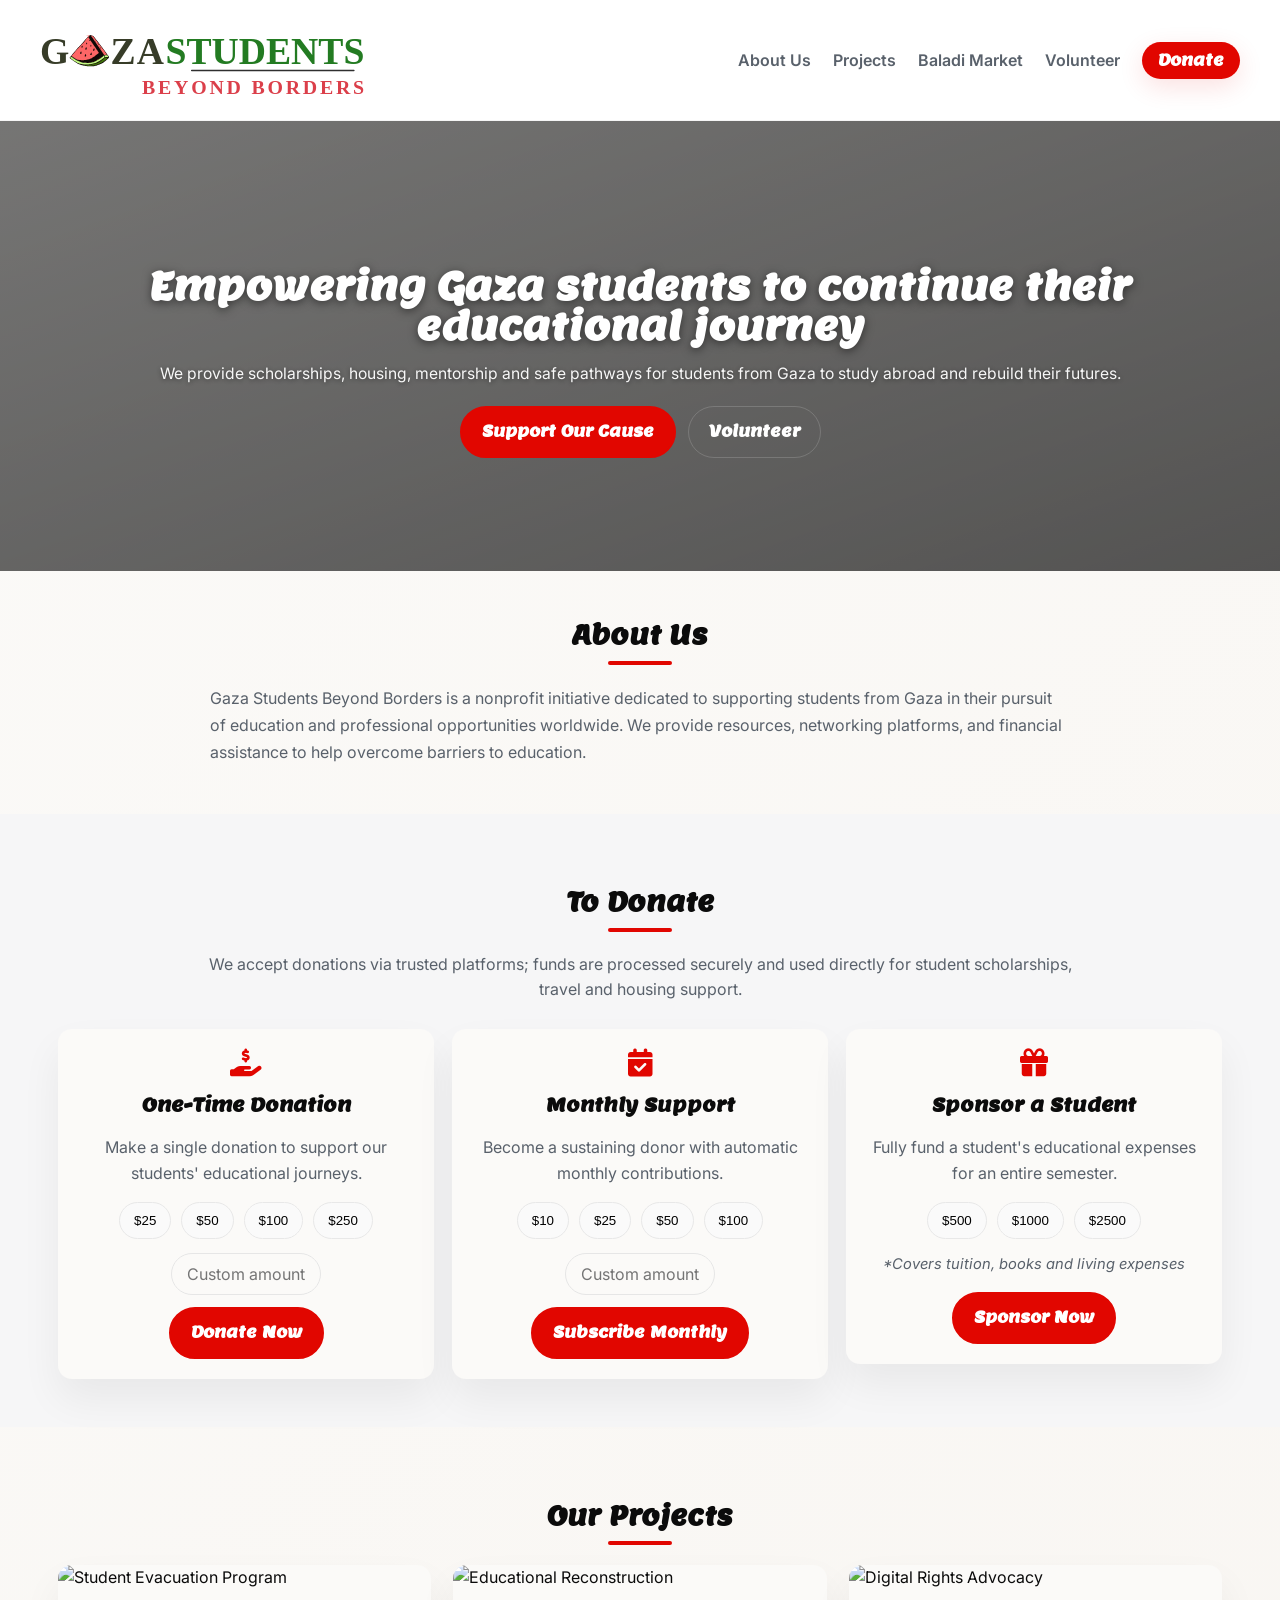
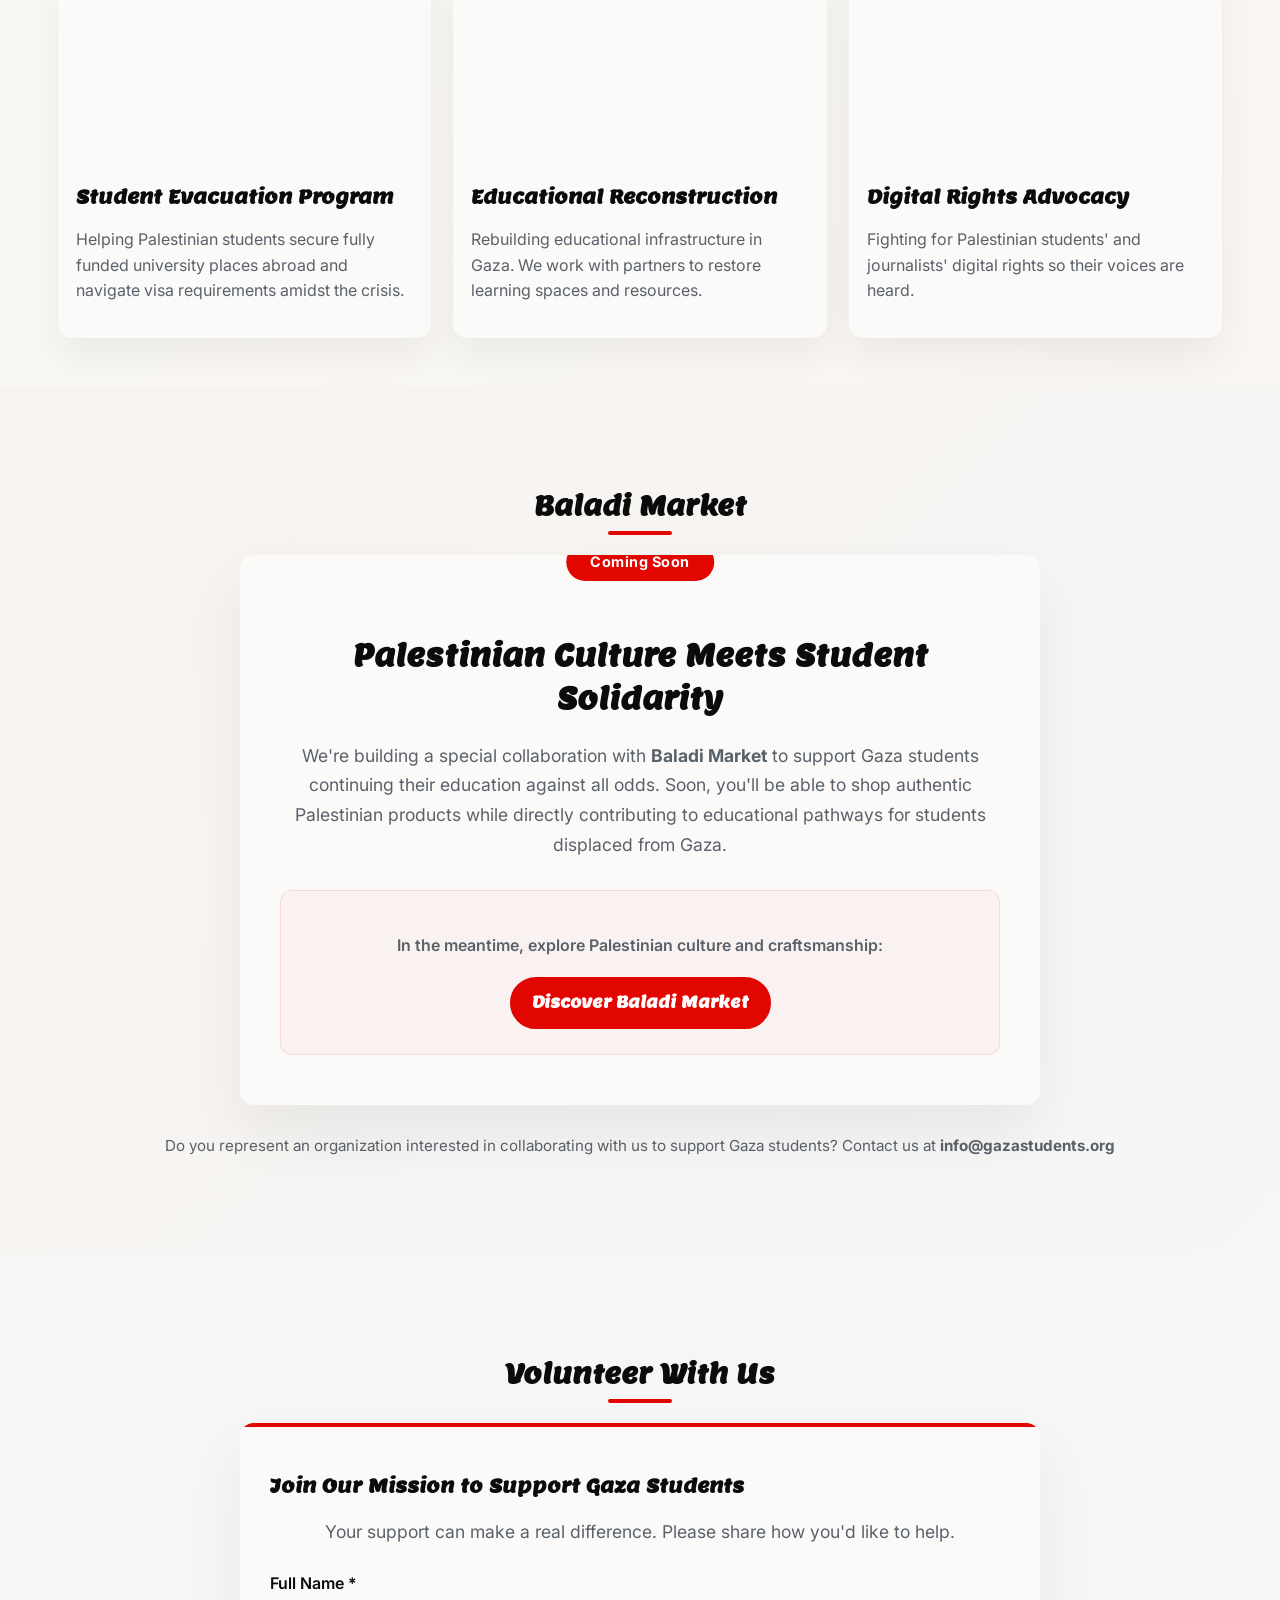
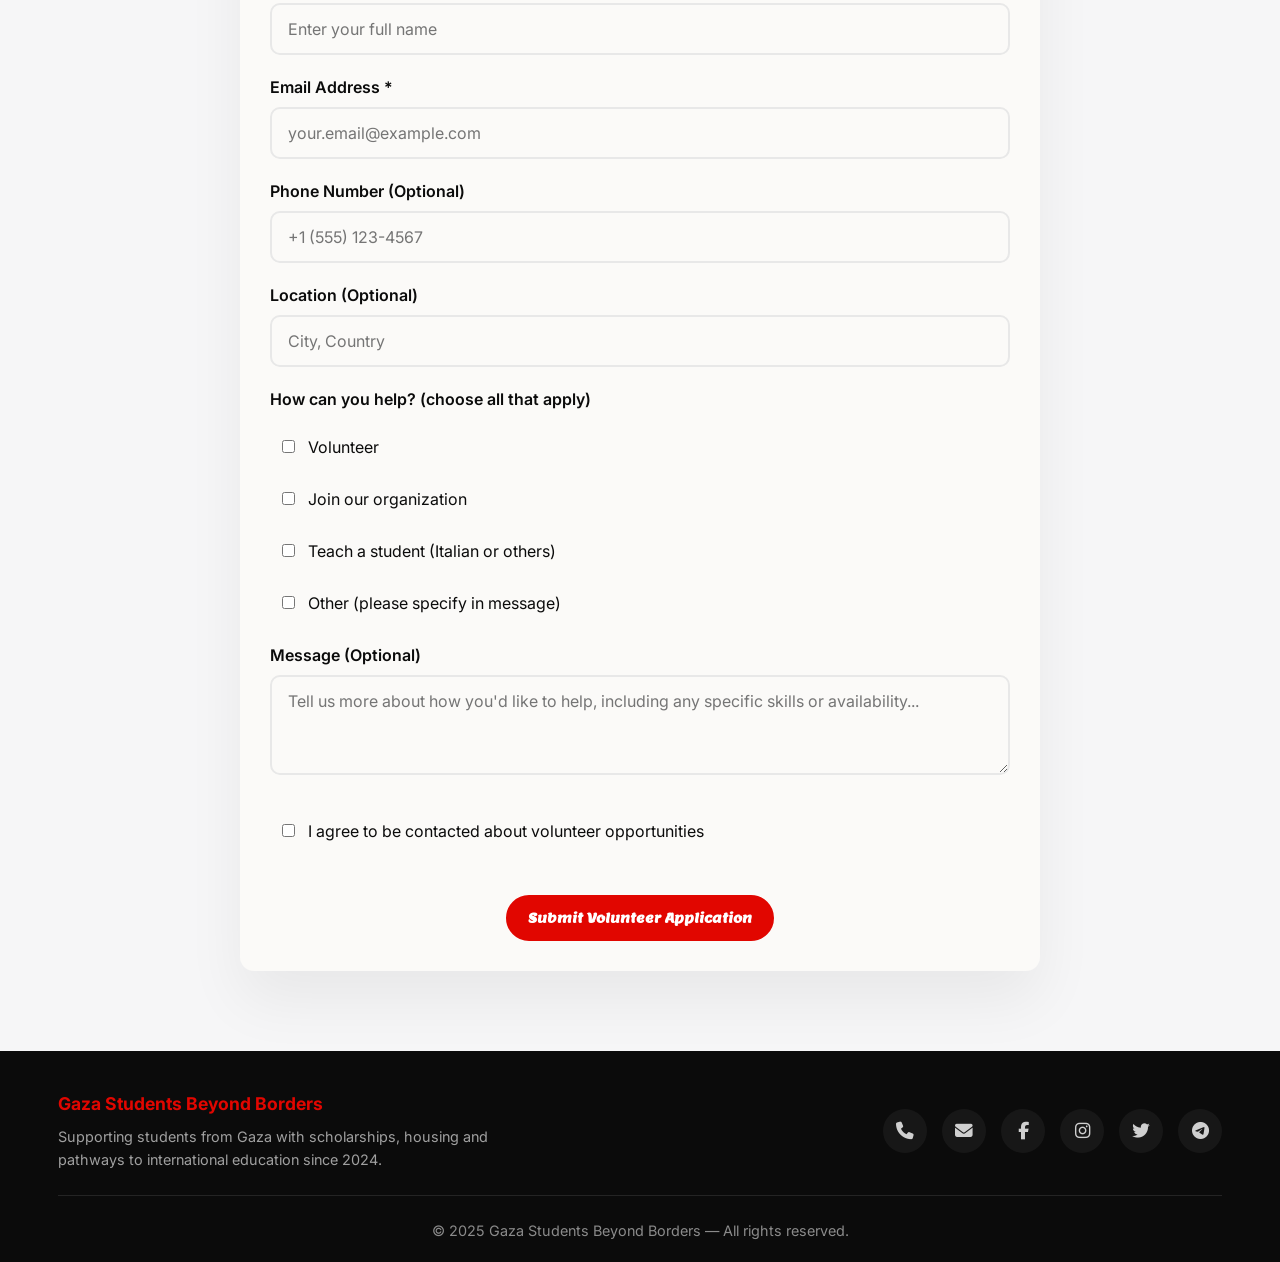
==== index.html @ c660c7c4 "Update WEB_APP_URL to new endpoint updated url" ====
<!DOCTYPE html>
<html lang="en">

<head>
    <meta charset="UTF-8">
    <meta name="viewport" content="width=device-width, initial-scale=1.0">
    <title>Gaza Students Beyond Borders 🍉</title>
    <link rel="icon" href="data:image/svg+xml,%3Csvg xmlns='http://www.w3.org/2000/svg' viewBox='0 0 100 100'%3E%3Ctext y='.9em' font-size='90'%3E%F0%9F%8D%89%3C/text%3E%3C/svg%3E">
    <link rel="preconnect" href="https://fonts.googleapis.com">
    <link rel="preconnect" href="https://fonts.gstatic.com" crossorigin>
    <!-- Font imports -->
    <link href="https://fonts.cdnfonts.com/css/waterlily" rel="stylesheet">
    <link href="https://fonts.googleapis.com/css2?family=Lemon&display=swap" rel="stylesheet">
    <link href="https://fonts.googleapis.com/css2?family=Inter:wght@300;400;600;700;800&display=swap" rel="stylesheet">
    <link rel="stylesheet" href="https://cdnjs.cloudflare.com/ajax/libs/font-awesome/6.4.0/css/all.min.css">
    <style>
         :root {
            --accent: #E10600;
            --accent-600: #c00400;
            --bg: #fbfaf8;
            --bg-2: #f7f3ee;
            --muted: #f6f6f7;
            --text: #0b0b0b;
            --muted-text: #59616b;
            --radius: 12px;
            --max-w: 1200px;
            --gap: 20px;
            --duration: 320ms;
            --ease-out: cubic-bezier(0.25, 0.46, 0.45, 0.94);
            --ease-in-out: cubic-bezier(0.455, 0.03, 0.515, 0.955);
        }
        
        * {
            box-sizing: border-box;
        }
        
        html {
            scroll-behavior: smooth;
            font-size: 16px;
        }
        
        body {
            margin: 0;
            font-family: 'Inter', 'Suisse Intl', sans-serif;
            line-height: 1.5;
            color: var(--text);
            background: linear-gradient(135deg, var(--bg) 0%, var(--bg-2) 100%);
            overflow-x: hidden;
        }
        /* === ENHANCED MOBILE MENU STYLES === */
        /* Mobile menu backdrop - fixed overlay */
        
        .mobile-menu-backdrop {
            position: fixed;
            inset: 0;
            background: rgba(0, 0, 0, 0.45);
            display: none;
            align-items: flex-start;
            justify-content: center;
            z-index: 9999;
            -webkit-overflow-scrolling: touch;
            opacity: 0;
            transition: opacity var(--duration) var(--ease-out);
        }
        
        .mobile-menu-backdrop.active {
            display: flex;
            opacity: 1;
        }
        /* Mobile menu panel */
        
        .mobile-menu-panel {
            width: 100%;
            max-width: 420px;
            margin: 48px 12px 12px;
            background: #fff;
            border-radius: 12px;
            box-shadow: 0 8px 30px rgba(0, 0, 0, 0.25);
            overflow: auto;
            max-height: calc(100vh - 96px);
            position: relative;
            touch-action: manipulation;
            -webkit-touch-callout: none;
            transform: translateY(-20px);
            transition: transform var(--duration) var(--ease-out);
        }
        
        .mobile-menu-backdrop.active .mobile-menu-panel {
            transform: translateY(0);
        }
        /* Close button with enhanced touch target */
        
        .mobile-menu-close {
            position: absolute;
            top: 8px;
            right: 8px;
            width: 44px;
            height: 44px;
            display: inline-flex;
            align-items: center;
            justify-content: center;
            border-radius: 8px;
            background: transparent;
            border: 0;
            cursor: pointer;
            font-size: 20px;
            line-height: 1;
            z-index: 10;
        }
        
        .mobile-menu-close:focus {
            outline: 3px solid #88f;
        }
        /* Mobile menu content area */
        
        .mobile-menu-content {
            padding: 16px 16px 8px;
        }
        
        .mobile-menu-content h2 {
            margin: 0 0 12px 0;
            font-size: 18px;
            font-family: 'Lemon', cursive;
        }
        /* Mobile menu navigation links */
        
        .mobile-menu-nav a {
            display: block;
            padding: 14px 16px;
            min-height: 44px;
            line-height: 20px;
            text-decoration: none;
            color: #111;
            border-bottom: 1px solid #f1f1f1;
            font-size: 16px;
            font-weight: 600;
            transition: all var(--duration) var(--ease-out);
        }
        
        .mobile-menu-nav a:active {
            background: #f7f7f7;
        }
        
        .mobile-menu-nav a.cta {
            background: var(--accent);
            color: white;
            border-radius: 999px;
            text-align: center;
            margin: 8px 16px;
            border: none;
        }
        
        .mobile-menu-nav a.cta:active {
            background: var(--accent-600);
        }
        /* No-scroll utility for when menu is open */
        
        .no-scroll {
            overflow: hidden;
            -webkit-overflow-scrolling: touch;
        }
        /* Enhanced hamburger button */
        
        .hamburger {
            display: none;
            width: 48px;
            height: 48px;
            border-radius: 10px;
            flex-direction: column;
            gap: 6px;
            align-items: center;
            justify-content: center;
            cursor: pointer;
            position: relative;
            z-index: 100;
            background: transparent;
            border: none;
            transition: background-color var(--duration) var(--ease-out);
        }
        
        .hamburger:hover {
            background: rgba(0, 0, 0, 0.05);
        }
        
        .hamburger .bar {
            display: block;
            width: 24px;
            height: 2px;
            background: var(--text);
            border-radius: 2px;
            transition: transform var(--duration) var(--ease-out), opacity var(--duration) var(--ease-out);
        }
        /* Hamburger animation when active */
        
        .hamburger.is-active .bar:nth-child(1) {
            transform: translateY(8px) rotate(45deg);
        }
        
        .hamburger.is-active .bar:nth-child(2) {
            opacity: 0;
        }
        
        .hamburger.is-active .bar:nth-child(3) {
            transform: translateY(-8px) rotate(-45deg);
        }
        /* === EXISTING WEBSITE STYLES (Preserved) === */
        
        .logo,
        .logo-text {
            font-family: 'Waterlily', serif;
        }
        
        h1,
        h2,
        h3,
        h4,
        h5,
        h6,
        .hero-title,
        .section-title h2,
        .don-card h3,
        .project h3,
        .market-coming-soon h3,
        .vol-form h3,
        .btn,
        .cta {
            font-family: 'Lemon', cursive;
        }
        
        .btn {
            display: inline-flex;
            align-items: center;
            justify-content: center;
            padding: 12px 20px;
            border-radius: 999px;
            font-weight: 700;
            text-decoration: none;
            transition: all var(--duration) var(--ease-out);
            position: relative;
            overflow: hidden;
        }
        
        .btn::after {
            content: '';
            position: absolute;
            top: 50%;
            left: 50%;
            width: 5px;
            height: 5px;
            background: rgba(255, 255, 255, 0.5);
            opacity: 0;
            border-radius: 100%;
            transform: scale(1, 1) translate(-50%);
            transform-origin: 50% 50%;
        }
        
        .btn:focus:not(:active)::after {
            animation: ripple 1s ease-out;
        }
        
        @keyframes ripple {
            0% {
                transform: scale(0, 0);
                opacity: 0.5;
            }
            100% {
                transform: scale(20, 20);
                opacity: 0;
            }
        }
        
        .btn-primary {
            background: var(--accent);
            color: #fff;
            border: 2px solid var(--accent);
        }
        
        .btn-primary:hover,
        .btn-primary:focus {
            transform: translateY(-4px);
            box-shadow: 0 18px 36px rgba(225, 6, 0, 0.18);
            background: white;
            color: var(--accent);
            border-color: white;
        }
        
        .btn-ghost {
            border: 1px solid rgba(255, 255, 255, 0.16);
            color: #fff;
            background: transparent;
        }
        
        .btn-ghost:hover,
        .btn-ghost:focus {
            transform: translateY(-4px);
            box-shadow: 0 18px 36px rgba(255, 255, 255, 0.1);
            border-color: rgba(255, 255, 255, 0.3);
            background: rgba(255, 255, 255, 0.15);
            color: white;
        }
        
        .chip {
            padding: 10px 14px;
            border-radius: 999px;
            border: 1px solid #e8e8e8;
            background: #fafafa;
            cursor: pointer;
            transition: all var(--duration) var(--ease-out);
        }
        
        .chip:hover {
            transform: translateY(-4px);
            border-color: var(--accent);
            background: var(--accent);
            color: white;
        }
        
        .chip.active {
            background: var(--accent);
            color: white;
            border-color: var(--accent);
            transform: translateY(-2px);
        }
        
        .cta {
            background: var(--accent);
            color: white;
            padding: 8px 16px;
            border-radius: 999px;
            border: none;
            box-shadow: 0 8px 26px rgba(225, 6, 0, 0.12);
            transition: all var(--duration) var(--ease-out);
        }
        
        .cta:hover,
        .cta:focus {
            transform: translateY(-3px);
            box-shadow: 0 18px 40px rgba(225, 6, 0, 0.18);
            background: white;
            color: var(--accent);
        }
        
        .hero {
            min-height: 50vh;
            display: flex;
            align-items: center;
            justify-content: center;
            padding: 40px 0;
            background-image: linear-gradient(to bottom right, rgba(0, 0, 0, 0.33), rgba(0, 0, 0, 0.52)), url('https://imgix.bustle.com/mic/hx6idm47zn2naklwjtfidoloeq25jmxek9nqfmqx0i8ipozxrqtuppnmx6vofd6d.jpg?w=414&h=276&fit=crop&crop=faces&dpr=2');
            background-size: cover;
            background-position: center;
            background-attachment: fixed;
            color: white;
            text-align: center;
            position: relative;
            overflow: hidden;
        }
        
        .hero::before {
            content: '';
            position: absolute;
            top: 0;
            left: 0;
            right: 0;
            bottom: 0;
            background: rgba(0, 0, 0, 0.3);
            z-index: 1;
        }
        
        .hero-inner {
            max-width: 980px;
            padding: 24px;
            position: relative;
            z-index: 2;
            animation: fadeInUp 1s var(--ease-out);
        }
        
        @keyframes fadeInUp {
            from {
                opacity: 0;
                transform: translateY(30px);
            }
            to {
                opacity: 1;
                transform: translateY(0);
            }
        }
        
        h1.hero-title {
            font-family: 'Lemon', cursive;
            font-size: clamp(1.6rem, 3vw, 2.6rem);
            line-height: 1.05;
            margin-bottom: 12px;
            text-shadow: 0 2px 10px rgba(0, 0, 0, 0.5);
        }
        
        p.hero-lead {
            font-size: clamp(0.98rem, 1.2vw, 1.125rem);
            opacity: 0.95;
            margin-bottom: 20px;
            text-shadow: 0 1px 5px rgba(0, 0, 0, 0.5);
        }
        
        img {
            max-width: 100%;
            height: auto;
            display: block;
        }
        
        a {
            color: inherit;
            text-decoration: none;
        }
        
        .container {
            max-width: var(--max-w);
            margin: 0 auto;
            padding: 0 18px;
            position: relative;
            z-index: 2;
        }
        
        header {
            position: sticky;
            top: 0;
            z-index: 60;
            background: rgba(255, 255, 255, 0.98);
            backdrop-filter: blur(6px);
            border-bottom: 1px solid rgba(16, 18, 20, 0.04);
            transition: all var(--duration) var(--ease-out);
        }
        
        .header-inner {
            display: flex;
            align-items: center;
            justify-content: space-between;
            padding: 10px 0;
            position: relative;
        }
        
        .logo {
            display: flex;
            align-items: center;
            gap: 12px;
            transition: transform var(--duration) var(--ease-out);
        }
        
        .logo:hover {
            transform: translateY(-2px);
        }
        
        .logo svg {
            display: block;
            height: 60px;
            width: auto;
            max-width: 100%;
        }
        
        nav ul {
            list-style: none;
            display: flex;
            gap: 22px;
            align-items: center;
            margin: 0;
            padding: 0;
        }
        
        nav a {
            font-weight: 600;
            color: var(--muted-text);
            text-decoration: none;
            position: relative;
            padding: 6px 0;
            transition: color var(--duration) var(--ease-out);
        }
        
        nav a:after {
            content: '';
            position: absolute;
            bottom: 0;
            left: 0;
            width: 0;
            height: 2px;
            background: var(--accent);
            transition: width var(--duration) var(--ease-out);
        }
        
        nav a:hover {
            color: var(--text);
        }
        
        nav a:hover:after {
            width: 100%;
        }
        
        nav a.cta::after {
            display: none;
        }
        
        .hero-buttons {
            display: flex;
            gap: 12px;
            justify-content: center;
            flex-wrap: wrap;
        }
        
        section {
            padding: 48px 0;
            opacity: 0;
            transform: translateY(20px);
            transition: opacity 0.6s var(--ease-out), transform 0.6s var(--ease-out);
        }
        
        section.visible {
            opacity: 1;
            transform: translateY(0);
        }
        
        .hero+section {
            margin-top: -48px;
            padding-top: 72px;
            position: relative;
            z-index: 3;
        }
        
        .section-title {
            max-width: 880px;
            margin: 0 auto 20px;
            text-align: center;
        }
        
        .section-title h2 {
            font-family: 'Lemon', cursive;
            font-size: 1.6rem;
            margin-bottom: 6px;
        }
        
        .underline {
            width: 64px;
            height: 4px;
            background: var(--accent);
            margin: 6px auto 0;
            border-radius: 6px;
            position: relative;
            overflow: hidden;
        }
        
        .underline::after {
            content: '';
            position: absolute;
            top: 0;
            left: -100%;
            width: 100%;
            height: 100%;
            background: linear-gradient(90deg, transparent, rgba(255, 255, 255, 0.8), transparent);
            animation: shimmer 3s infinite;
        }
        
        @keyframes shimmer {
            0% {
                left: -100%;
            }
            100% {
                left: 100%;
            }
        }
        
        .about .lead {
            max-width: 860px;
            margin: 0 auto;
            color: var(--muted-text);
            font-size: 1rem;
            line-height: 1.7;
        }
        
        .to-donate {
            background: var(--muted);
        }
        
        .donate-description {
            text-align: center;
            color: var(--muted-text);
            max-width: 880px;
            margin: 0 auto 18px;
            line-height: 1.6;
        }
        
        .donation-grid {
            display: grid;
            gap: 18px;
            grid-template-columns: repeat(auto-fit, minmax(260px, 1fr));
            align-items: start;
            margin-top: 26px;
        }
        
        .don-card {
            background: var(--bg);
            padding: 20px;
            border-radius: 14px;
            box-shadow: 0 20px 40px rgba(12, 14, 16, 0.06);
            text-align: center;
            transition: transform var(--duration) var(--ease-out), box-shadow var(--duration) var(--ease-out);
            position: relative;
            overflow: hidden;
            transform-origin: center;
            z-index: 4;
        }
        
        .don-card::before {
            content: '';
            position: absolute;
            top: 0;
            left: 0;
            width: 100%;
            height: 4px;
            background: var(--accent);
            transform: scaleX(0);
            transform-origin: left;
            transition: transform 0.5s var(--ease-out);
        }
        
        .don-card:hover {
            transform: translateY(-8px);
            box-shadow: 0 30px 60px rgba(12, 14, 16, 0.1);
        }
        
        .don-card:hover::before {
            transform: scaleX(1);
        }
        
        .don-card h3 {
            font-family: 'Lemon', cursive;
            margin: 12px 0;
        }
        
        .don-card p {
            color: var(--muted-text);
            line-height: 1.6;
        }
        
        .don-card i {
            font-size: 28px;
            color: var(--accent);
            transition: transform var(--duration) var(--ease-out);
        }
        
        .don-card:hover i {
            transform: scale(1.1);
        }
        
        .amounts {
            display: flex;
            flex-wrap: wrap;
            gap: 10px;
            justify-content: center;
            margin: 14px 0;
        }
        
        .custom-amount input {
            padding: 10px 14px;
            border-radius: 999px;
            border: 1px solid #e6e6e6;
            width: 150px;
            text-align: center;
            transition: border-color var(--duration) var(--ease-out), box-shadow var(--duration) var(--ease-out);
        }
        
        .custom-amount input:focus {
            border-color: var(--accent);
            box-shadow: 0 0 0 3px rgba(225, 6, 0, 0.1);
            outline: none;
        }
        
        .donate-button {
            margin-top: 12px;
        }
        
        .sponsor-note {
            font-size: .92rem;
            color: var(--muted-text);
            margin-top: 8px;
            font-style: italic;
        }
        
        .projects {
            display: grid;
            gap: 22px;
            grid-template-columns: repeat(auto-fit, minmax(280px, 1fr));
            margin-top: 18px;
        }
        
        .project {
            background: var(--bg);
            border-radius: 14px;
            overflow: hidden;
            box-shadow: 0 20px 40px rgba(12, 14, 16, 0.06);
            transition: transform var(--duration) var(--ease-out), box-shadow var(--duration) var(--ease-out);
            position: relative;
            transform-origin: center;
            z-index: 4;
        }
        
        .project:hover {
            transform: translateY(-8px);
            box-shadow: 0 30px 60px rgba(12, 14, 16, 0.1);
        }
        
        .project-image {
            height: 200px;
            overflow: hidden;
            position: relative;
        }
        
        .project-image img {
            width: 100%;
            height: 100%;
            object-fit: cover;
            transition: transform 0.6s var(--ease-out);
        }
        
        .project:hover .project-image img {
            transform: scale(1.05);
        }
        
        .project .meta {
            padding: 18px;
        }
        
        .project h3 {
            margin-top: 0;
            margin-bottom: 10px;
            font-family: 'Lemon', cursive;
        }
        
        .project-desc {
            color: var(--muted-text);
            line-height: 1.6;
        }
        
        .baladi-market {
            padding: 80px 0;
            background: linear-gradient(135deg, var(--bg-2) 0%, var(--muted) 100%);
        }
        
        .market-coming-soon {
            background: var(--bg);
            padding: 50px 40px;
            border-radius: 14px;
            box-shadow: 0 30px 60px rgba(12, 14, 16, 0.06);
            text-align: center;
            position: relative;
            max-width: 800px;
            margin: 0 auto;
            overflow: hidden;
            transform-origin: center;
            z-index: 4;
        }
        
        .coming-soon-badge {
            position: absolute;
            top: -12px;
            left: 50%;
            transform: translateX(-50%);
            background: var(--accent);
            color: white;
            padding: 8px 24px;
            border-radius: 999px;
            font-weight: 700;
            font-size: 0.9rem;
            letter-spacing: 0.5px;
            animation: pulse 2s infinite;
        }
        
        @keyframes pulse {
            0% {
                box-shadow: 0 0 0 0 rgba(225, 6, 0, 0.7);
            }
            70% {
                box-shadow: 0 0 0 10px rgba(225, 6, 0, 0);
            }
            100% {
                box-shadow: 0 0 0 0 rgba(225, 6, 0, 0);
            }
        }
        
        .market-coming-soon h3 {
            font-family: 'Lemon', cursive;
            font-size: 1.8rem;
            margin-bottom: 20px;
            color: var(--text);
        }
        
        .market-coming-soon p {
            color: var(--muted-text);
            font-size: 1.1rem;
            line-height: 1.7;
            margin-bottom: 25px;
        }
        
        .preview-actions {
            background: rgba(225, 6, 0, 0.03);
            padding: 25px;
            border-radius: 12px;
            border: 1px solid rgba(225, 6, 0, 0.1);
            margin-top: 30px;
        }
        
        .preview-text {
            font-size: 1rem !important;
            margin-bottom: 18px !important;
            font-weight: 600;
        }
        
        .market-contact {
            text-align: center;
            color: var(--muted-text);
            font-size: 0.95rem;
            margin-top: 30px;
        }
        
        .join-us {
            padding: 80px 0;
            background: var(--muted);
        }
        
        .vol-form {
            background: var(--bg);
            padding: 30px;
            border-radius: 14px;
            box-shadow: 0 30px 60px rgba(12, 14, 16, 0.06);
            max-width: 800px;
            margin: 0 auto;
            position: relative;
            overflow: hidden;
            transform-origin: center;
            z-index: 4;
        }
        
        .vol-form::before {
            content: '';
            position: absolute;
            top: 0;
            left: 0;
            width: 100%;
            height: 4px;
            background: var(--accent);
        }
        
        .form-description {
            color: var(--muted-text);
            font-size: 1.1rem;
            line-height: 1.6;
            margin-bottom: 24px;
            text-align: center;
        }
        
        .vol-qs {
            display: grid;
            gap: 20px;
            grid-template-columns: 1fr;
        }
        
        .field {
            display: flex;
            flex-direction: column;
        }
        
        .field.full-width {
            grid-column: 1 / -1;
        }
        
        .label {
            font-weight: 600;
            margin-bottom: 8px;
            color: var(--text);
            font-size: 1rem;
        }
        
        .input,
        .textarea {
            padding: 14px 16px;
            border-radius: 10px;
            border: 2px solid #e8e8e8;
            font-size: 1rem;
            font-family: inherit;
            transition: all 0.3s var(--ease-out);
            background: var(--bg);
        }
        
        .input:focus,
        .textarea:focus {
            outline: none;
            border-color: var(--accent);
            box-shadow: 0 0 0 3px rgba(225, 6, 0, 0.1);
        }
        
        .textarea {
            min-height: 100px;
            resize: vertical;
        }
        
        .help-options-simple {
            display: flex;
            flex-direction: column;
            gap: 12px;
            margin-top: 8px;
        }
        
        .checkbox-label {
            display: flex;
            align-items: center;
            gap: 10px;
            padding: 8px;
            border-radius: 6px;
            transition: background-color 0.3s var(--ease-out);
            cursor: pointer;
        }
        
        .checkbox-label:hover {
            background: rgba(225, 6, 0, 0.05);
        }
        
        .agreement {
            margin-top: 16px;
        }
        
        .submit-row {
            text-align: center;
            margin-top: 24px;
        }
        
        footer {
            background: #0b0b0b;
            color: #d7d7d7;
            padding: 40px 0 20px;
            font-size: 0.95rem;
        }
        
        .footer-inner {
            display: flex;
            flex-direction: column;
            gap: 24px;
        }
        
        .footer-content {
            display: flex;
            justify-content: space-between;
            align-items: center;
            gap: 30px;
            padding-bottom: 24px;
            border-bottom: 1px solid rgba(255, 255, 255, 0.1);
        }
        
        .footer-description {
            max-width: 500px;
        }
        
        .footer-description strong {
            display: block;
            font-size: 1.1rem;
            margin-bottom: 8px;
            color: var(--accent);
        }
        
        .footer-description p {
            color: #a0a0a0;
            margin: 0;
            line-height: 1.6;
            font-size: 0.9rem;
        }
        
        .social-links-horizontal {
            display: flex;
            gap: 15px;
            align-items: center;
        }
        
        .social-links-horizontal a {
            display: inline-flex;
            align-items: center;
            justify-content: center;
            width: 44px;
            height: 44px;
            border-radius: 50%;
            background: rgba(255, 255, 255, 0.05);
            color: #cfcfcf;
            text-decoration: none;
            transition: all 0.3s var(--ease-out);
            font-size: 1.1rem;
        }
        
        .social-links-horizontal a:hover {
            background: var(--accent);
            color: white;
            transform: translateY(-2px);
        }
        
        .copyright {
            width: 100%;
            text-align: center;
            color: #8b8b8b;
            font-size: 0.9rem;
        }
        
        .input:focus,
        .textarea:focus,
        .cta:focus,
        .btn:focus {
            outline: 3px solid rgba(225, 6, 0, 0.12);
            outline-offset: 2px;
        }
        
        @media (prefers-reduced-motion: reduce) {
            * {
                transition: none !important;
                animation: none !important;
            }
            html {
                scroll-behavior: auto;
            }
        }
        /* === RESPONSIVE DESIGN === */
        
        @media (max-width: 900px) {
            nav ul {
                display: none;
            }
            .hamburger {
                display: flex;
            }
            .logo {
                max-width: calc(100% - 60px);
                transform: scale(0.8);
                transform-origin: left center;
                margin-left: 16px;
            }
            .logo svg {
                height: 50px;
            }
            .header-inner {
                padding: 8px 0;
            }
            .vol-form {
                padding: 24px;
            }
            .footer-content {
                flex-direction: column;
                text-align: center;
                gap: 20px;
            }
            .footer-description {
                max-width: 100%;
            }
            .market-coming-soon {
                padding: 40px 24px;
            }
            .market-coming-soon h3 {
                font-size: 1.5rem;
            }
            .market-coming-soon p {
                font-size: 1rem;
            }
            .preview-actions {
                padding: 20px;
            }
            .hero {
                background-attachment: scroll;
            }
        }
        
        @media (max-width: 768px) {
            .vol-qs {
                gap: 16px;
            }
            .footer-content {
                padding-bottom: 20px;
            }
            .donation-grid {
                grid-template-columns: 1fr;
            }
            .projects {
                grid-template-columns: 1fr;
            }
        }
        
        @media (max-width: 480px) {
            .vol-form {
                padding: 20px;
            }
            h1.hero-title {
                font-size: 1.4rem;
            }
            .hero-buttons {
                flex-direction: column;
                align-items: center;
            }
            .social-links-horizontal {
                gap: 12px;
            }
            .social-links-horizontal a {
                width: 40px;
                height: 40px;
                font-size: 1rem;
            }
            .hero-inner {
                padding: 20px;
            }
            section {
                padding: 40px 0;
            }
        }
        
        @media (max-width: 600px) {
            .logo {
                transform: scale(0.75);
                transform-origin: left center;
            }
            .logo svg {
                height: 45px;
            }
        }
        
        @media (min-width: 1400px) {
            .logo svg {
                max-width: 340px;
            }
        }
    </style>
</head>

<body>
    <header>
        <div class="container header-inner">
            <div class="logo">
                <svg viewBox="0 0 650 140" width="340" height="100" style="display:block;max-width:100%;height:auto;" aria-labelledby="logoTitle logoDesc" role="img">
                    <title id="logoTitle">Gaza Students Beyond Borders</title>
                    <desc id="logoDesc">Logo featuring a watermelon icon and the text Gaza Students Beyond Borders</desc>
                    <defs>
                        <style>
                            .a { opacity: 1; fill: #100906 }
                            .b { display: none; fill: #8a7c7c }
                            .c { fill: #fd6666 }
                            .d { fill: #c3fa82 }
                            .e { fill: #f36769 }
                            .f { fill: #41720c }
                            .g { display: none; fill: #f36769 }
                            .g1 { font-family: 'Waterlily', serif; font-weight: 700; font-size: 72px; fill: #373C28; }
                            .z1 { font-family: 'Waterlily', serif; font-weight: 700; font-size: 72px; fill: #373C28; }
                            .a1 { font-family: 'Waterlily', serif; font-weight: 700; font-size: 72px; fill: #373C28; }
                            .students { font-family: 'Waterlily', serif; font-weight: 700; font-size: 72px; fill: #237B22; }
                            .tagline { font-family: 'Waterlily', serif; font-weight: 700; font-size: 38px; fill: #DB3F4A; letter-spacing: 0.14em; }
                        </style>
                    </defs>
                    <text x="0" y="78" class="g1">G</text>
                    <g id="watermelon_icon" transform="translate(55,17)">
                        <svg version="1.2" xmlns="http://www.w3.org/2000/svg" viewBox="0 0 442 358" width="80" height="72">
                            <path class="a" d="m216.5 15.4c-4.9 4-13.3 11.5-18.6 16.7-5.3 5.2-16.3 17.5-24.5 27.4-8.2 9.9-22.3 26.3-31.3 36.5-9 10.2-22.5 25-30 33-7.6 8-19.1 20.3-25.7 27.5-6.6 7.2-19.2 21.4-28 31.6-8.7 10.2-18.6 21.9-21.9 26-3.3 4.1-11.1 13.6-17.2 21.1-6.2 7.6-11.3 14.1-11.3 14.5 0 0.5 3.2 3.5 7.1 6.8 3.9 3.3 8.6 7.1 10.4 8.5 1.8 1.4 6.6 5 10.6 8.1 4.1 3.1 12.8 9.2 19.4 13.6 6.6 4.4 17.6 11.4 24.5 15.5 6.9 4.2 16.7 9.6 21.8 12.2 5 2.5 11.6 5.5 14.5 6.5 2.8 1.1 9.2 3.1 14.2 4.5 4.9 1.4 15.2 3.9 22.8 5.5 7.5 1.7 21.9 4.3 32 5.9 16.3 2.4 20.9 2.7 44.2 2.7 20.9 0 27.8-0.4 35-1.8 4.9-1 13.5-3 19-4.4 5.5-1.4 20.1-6.4 32.5-11 12.4-4.6 27.2-10.7 33-13.4 5.8-2.8 14.1-7.6 18.5-10.6 4.4-3.1 11.8-8.8 16.5-12.6 4.7-3.8 13.7-11.5 20-17.2 6.3-5.6 14.1-13.6 17.3-17.8 3.4-4.6 5.4-8.2 5-8.9-0.4-0.7-8.4-11.9-17.7-24.8-9.3-12.9-19-26.4-21.6-30-2.6-3.6-9.5-13.2-15.5-21.5-5.9-8.2-12.2-17-14-19.5-1.9-2.5-12.5-16.7-23.6-31.5-11.1-14.8-23.6-31.3-27.7-36.5-4.2-5.2-9.9-12.4-12.7-16-2.8-3.6-11.4-14.4-18.9-24-7.6-9.6-14.5-18-15.4-18.7-0.9-0.7-8.2-3.5-16.2-6.3-8-2.8-15.2-5-16-5-0.8 0.1-5.6 3.4-10.5 7.4z"/>
                            <path class="b" d="m227.5 340.7c3.3 0.2 8.3 0.2 11 0 2.8-0.2 0.1-0.3-6-0.3-6.1 0-8.3 0.1-5 0.3z"/>
                            <path class="c" d="m222.2 17c-1.8 1.6-3.3 2.8-3.4 2.6-0.2-0.3-3 2-6.3 5-3.3 3-6.2 5.5-6.5 5.5-0.3 0-2.3 1.9-4.5 4.2-2.2 2.3-3.9 4.5-3.7 4.9 0.1 0.5-0.4 0.7-1 0.5-0.7-0.1-1.2 0.5-1 1.3 0.2 0.8 0 1.2-0.5 0.7-0.4-0.4-2 0.5-3.5 2-1.5 1.6-2.5 3.1-2.3 3.5 0.3 0.5 0 0.7-0.6 0.5-0.6-0.1-1.6 0.6-2.2 1.6-0.7 1.1-2.7 3.4-4.4 5.3-1.9 1.9-3 3.9-2.6 4.6 0.3 0.7 0.3 1 0 0.5-0.4-0.4-1.4 0-2.2 0.8-0.8 0.8-1.5 2-1.5 2.5 0 0.5-0.3 1.1-0.7 1.2-0.5 0.2-2.1 2.3-3.8 4.8-1.6 2.5-5 7.2-7.5 10.5-2.5 3.3-6.2 7.8-8.2 10-2.1 2.2-3.8 4.6-3.8 5.3 0 0.6-0.7 1.2-1.5 1.2-0.8 0-1.5 0.5-1.5 1 0 0.5-9.3 10.4-20.7 21.9-11.5 11.6-23.4 23.7-26.5 27-3.2 3.4-5.8 6.5-5.8 7.1 0 0.6-0.8 1-1.7 1-1 0-1.5 0.2-1 0.5 0.4 0.3-2.4 3.7-6.3 7.5-3.8 3.8-7 7.4-7 8 0 0.6-1.3 2.2-2.8 3.8-1.5 1.5-5.4 5.7-8.5 9.5-3.5 4.1-5.4 7.2-5 8 0.5 0.7 0.4 0.9-0.2 0.5-0.6-0.4-3.8 2.6-7.2 6.7-3.5 4.1-6.3 7.9-6.3 8.5 0 0.6-0.9 1.2-2 1.5-1.1 0.3-2 0.9-2 1.5 0 0.6-1.6 2.7-3.5 4.8-1.9 2-5.7 6.2-8.4 9.2-2.8 3-4.8 6.1-4.5 6.8 0.2 0.6 0.9 1 1.4 0.7 0.6-0.3 1 0.2 1 1 0 0.8 0.6 1.5 1.3 1.5 0.6-0.1 2.7 1.3 4.5 3 1.7 1.6 3.7 3 4.2 3 0.6 0 1 0.4 1 1 0 0.6 2.2 2 5 3.3 2.7 1.2 4.7 2.5 4.3 3-0.3 0.4-0.1 0.7 0.5 0.7 0.7 0 1.3-0.1 1.5-0.2 0.1-0.2 1.4 0.7 2.7 2 1.4 1.2 3 2.2 3.5 2.2 0.6 0 1.7 0.9 2.5 2 0.8 1.1 2.1 2 2.8 2 0.6 0 2.2 0.9 3.5 2 1.2 1.1 2.8 2 3.5 2 0.6 0 1.2 0.4 1.2 1 0 0.6 0.9 1 2 1 1.1 0 1.8 0.4 1.5 1-0.3 0.6 0.2 1 1 1 0.8 0 1.5 0.4 1.5 1 0 0.6 0.7 1 1.5 1 0.8 0 2.3 0.4 3.3 0.9 0.9 0.5 3.7 1.4 6.2 2.1 2.5 0.6 5.9 1.5 7.5 2.1 1.7 0.5 5.4 0.9 8.3 0.9 2.8 0 5.2 0.4 5.2 1 0 0.6 3.7 1 9 1 5.3 0 9 0.4 9 1 0 0.6 5.7 1 15 1 9.3 0 15-0.4 15-1 0-0.6 3.3-1 8-1 4.4 0 8.1-0.4 8.3-1 0.1-0.5 3.2-1.1 7-1.2 3.7-0.2 6.7-0.6 6.7-1 0-0.5 1.5-1 3.3-1.2 1.7-0.3 5.5-0.9 8.2-1.4 2.8-0.6 7-1.7 9.5-2.6 2.5-0.9 5.5-1.6 6.8-1.6 1.2 0 2.2-0.4 2.2-1 0-0.6 0.9-1 2-1 1.1 0 2-0.4 2-1 0-0.6 1.4-1 3-1 1.6 0 3-0.4 3-1 0-0.6 0.9-1 2-1 1.1 0 2-0.4 2-1 0-0.6 1.2-1 2.8-1 1.6 0 3.3-0.8 4.2-2 0.8-1.1 2.1-2 2.8-2 0.6 0 2.2-0.9 3.5-2 1.2-1.1 2.8-2 3.5-2 0.6 0 1-0.4 0.7-1-0.3-0.6 0.2-1 1-1 0.8 0 1.5-0.4 1.5-1 0-0.6 0.3-0.9 0.8-0.9 0.4 0.1 1.3 0.1 2 0 0.6 0 1-0.5 0.7-1.1-0.3-0.6 0.3-0.9 1.3-0.7 0.9 0.1 1.6-0.4 1.5-1-0.2-0.7 0.6-1.3 1.7-1.3 1.1 0 2-0.4 2-1 0-0.6 0.7-1 1.5-1 0.8 0 2.9-1.4 4.5-3 1.6-1.6 3.7-3 4.5-3 0.8 0 2.2-1 3-2.2 0.9-1.3 1.9-2.3 2.3-2.3 0.4 0 0.6-0.3 0.5-0.7-0.2-0.5 0.6-0.8 1.7-0.8 1.1 0 2-0.3 2-0.7 0-0.5 1.1-1.5 2.4-2.3 1.4-0.8 2.3-1.8 2.1-2.2-0.3-0.5 0.3-0.8 1.3-0.8 0.9-0.1 2.4-0.9 3.2-1.8 0.8-0.9 2.4-2.2 3.5-2.9 1.1-0.6 1.9-1.6 1.8-2.2-0.2-0.6 0.1-0.9 0.7-0.6 0.6 0.3 2.6-1.1 4.5-3 1.9-1.9 3.8-3.5 4.2-3.5 0.4 0 2.3-1.4 4.1-3 1.7-1.7 3.6-3 4.2-3 0.6 0 1.2-0.4 1.5-1 0.3-0.6-0.7-3.2-2.2-5.8-1.6-2.6-3.7-6.3-4.8-8.1-1.1-1.9-2.9-4.3-4-5.5-1.1-1.2-2.5-3.1-3.1-4.2-0.6-1-1.7-3-2.5-4.4-0.8-1.4-1.7-2.7-2-3-0.3-0.3-2.5-3.4-4.9-7-2.4-3.6-4.8-6.7-5.3-7-0.5-0.3-0.7-0.8-0.5-1.2 0.1-0.3-0.7-1.8-1.9-3.2-1.3-1.4-2.9-3.7-3.5-5.1-0.7-1.4-1.6-2.5-2-2.5-0.5 0-0.8-0.7-0.8-1.5 0-0.8-0.4-1.3-1-1-0.6 0.3-1-0.4-1-1.5 0-1.1-0.4-2-1-2-0.6 0-1-0.6-1-1.2 0-0.7-0.8-2.2-1.7-3.3-1-1.1-2.5-3.2-3.3-4.8-0.8-1.5-1.8-2.7-2.2-2.7-0.5 0-0.8-0.6-0.8-1.2 0-0.7-1.1-2.6-2.5-4.3-1.4-1.7-2.8-3.8-3-4.7-0.3-1-0.8-1.8-1.2-1.8-0.5 0-1.9-1.8-3.3-4-1.4-2.2-2.8-4-3.2-4-0.5 0-0.8-0.4-0.8-1 0-0.5-1-2.6-2.2-4.5-1.3-1.9-2.6-3.3-3-3-0.5 0.3-0.6 0.2-0.3-0.2 0.2-0.5-0.3-2.1-1.3-3.8-0.9-1.7-2.5-3.8-3.4-4.7-1-1-1.8-2.1-1.8-2.5-0.1-0.5-0.8-1.7-1.8-2.8-0.9-1.1-2.4-3.3-3.2-4.8-0.8-1.5-1.8-2.7-2.2-2.7-0.5 0-0.8-0.6-0.8-1.2 0-0.7-0.9-2.3-2-3.5-1.1-1.3-2-2.5-2-2.8 0-0.3-1.5-2.6-3.2-5.2-1.8-2.6-3.9-5.3-4.5-6-0.7-0.7-1.5-2.2-1.8-3.3-0.3-1.1-0.9-2-1.5-2-0.6 0-1-0.6-1-1.2 0-0.7-1.1-2.6-2.5-4.3-1.4-1.7-2.8-3.8-3-4.7-0.3-1-0.8-1.8-1.2-1.8-0.5 0-1.9-1.8-3.3-4-1.4-2.2-2.8-4-3.2-4-0.5 0-0.8-0.9-0.8-2 0-1.1-0.3-2.1-0.8-2.2-0.4-0.2-2.2-2.5-4-5.3-1.7-2.7-4.1-6.2-5.2-7.7-1.1-1.6-2.8-2.8-3.7-2.8-1.5 0-1.6-0.2-0.3-1 0.8-0.5 1-1 0.4-1-0.6 0-2.5 1.4-4.2 3zm11.8-2c0 0.6 0.7 0.8 1.5 0.5 1.1-0.4 1.3 0 0.9 1.3-0.3 1 0.4 2.7 1.5 4 1.2 1.2 2.1 2.5 2.1 3 0 0.4 0.8 1.6 1.7 2.7 1 1.1 2.9 3.7 4.3 5.7 1.4 2.1 2.8 3.8 3.3 3.8 0.4 0 0.5 0.5 0.2 1-0.3 0.5-0.1 1 0.5 1 0.6 0 0.8 0.5 0.5 1-0.3 0.5-0.2 1 0.3 1 0.4 0 1.8 1.8 3.2 4 1.4 2.2 2.8 4 3.3 4 0.4 0 0.7 0.6 0.7 1.3 0 0.6 0.9 2.2 2 3.5 1.1 1.2 2 2.7 2 3.2 0 0.5 0.3 0.8 0.8 0.6 0.4-0.2 0.7 0.1 0.8 0.7 0 0.7 2 4.1 4.5 7.7 2.4 3.6 4.6 6.7 5 7 0.3 0.3 1.5 2.2 2.7 4.3 1.2 2 2.6 3.7 3.2 3.7 0.6 0 1 0.9 1 2 0 1.1 0.3 2 0.8 2 0.4 0 1.8 1.8 3.2 4 1.4 2.2 2.8 4 3.3 4 0.4 0 0.7 0.8 0.7 1.8 0.1 0.9 1 2.5 2 3.5 1.1 0.9 1.9 1.8 1.8 2-0.1 0.1 1.3 2.5 3.2 5.2 1.9 2.8 4.2 5.9 5.2 7 1 1.1 1.8 2.6 1.8 3.3 0 0.6 0.4 1.2 1 1.2 0.6 0 1 0.7 1 1.5 0 0.8 0.4 1.5 1 1.5 0.6 0 1 0.6 1 1.3 0 0.6 0.9 1.9 2 2.7 1.1 0.8 2 2.3 2 3.3 0 0.9 0.3 1.7 0.8 1.7 0.4 0 1.8 1.8 3.2 4 1.4 2.2 2.8 4 3.3 4 0.4 0 0.7 0.7 0.7 1.5 0 0.8 0.4 1.5 1 1.5 0.6 0 1 0.7 1 1.5 0 0.8 0.9 2.4 2 3.5 1.1 1.1 2 2.4 2 3 0 0.6 0.4 1 1 1 0.6 0 1 0.6 1 1.3-0.1 0.6 1.2 2.6 2.7 4.2 1.5 1.7 3.7 4.7 4.8 6.8 1.1 2.1 3 4.9 4.3 6.2 1.2 1.4 2 2.6 1.7 2.8-0.3 0.1 0.2 0.9 1 1.7 0.9 0.8 1.6 2.1 1.5 2.8 0 0.6 0.9 1.8 2 2.5 1.1 0.6 2 1.5 2 2 0 0.4 0.9 1.7 2 3 1.1 1.2 2 2.8 2 3.5 0 0.6 0.4 1.2 1 1.2 0.6 0 1 0.7 1 1.5 0 0.8 0.7 1.7 1.5 2 0.8 0.3 1.3 0.9 1 1.5-0.3 0.6-0.1 1 0.5 1 0.6 0 1.2 0.8 1.5 1.8 0.3 0.9 1.5 2.8 2.7 4.2 1.3 1.4 2.4 3.1 2.6 3.8 0.1 0.7 0.9 1.9 1.7 2.7 0.8 0.8 1.5 1.8 1.5 2.3 0 0.4 1.6 2.4 3.5 4.5 1.9 2 3.2 3.7 2.8 3.7-0.5 0 0.3 1.1 1.7 2.5 2 2 3.3 2.5 6.8 2.3 2.3-0.2 4.2-0.6 4.2-1 0-0.5 0.3-0.7 0.8-0.7 0.4 0.1 4.4 0.1 9 0 6.6-0.1 8.2-0.4 8.2-1.6 0-0.8-0.9-2.5-2-3.7-1.1-1.3-2.7-3.6-3.4-5.3-0.8-1.7-2.6-4.3-4-6-1.4-1.7-2.6-3.3-2.6-3.7 0-0.5-0.6-0.5-1.2 0q-1.3 0.7-0.5-0.5c0.4-0.8-0.3-2.3-1.8-3.8-1.4-1.4-2.5-3.1-2.5-3.7 0-0.7-0.9-2-2-2.8-1.1-0.8-2-1.9-2-2.5 0-0.6-1-2.2-2.3-3.7-1.2-1.4-3-3.6-3.9-4.7-1-1.2-1.8-2.5-1.8-3.1 0-0.6-0.9-1.6-2-2.2-1.1-0.7-2-1.7-2-2.3 0-0.6-0.8-1.9-1.7-3-1-1.1-2.5-3.2-3.3-4.7-0.8-1.5-1.8-2.5-2.2-2.3-0.5 0.3-0.8-0.2-0.8-1 0-0.8-0.3-1.5-0.7-1.5-0.5 0-1.5-1.2-2.3-2.7-0.8-1.6-2.3-3.5-3.2-4.3-0.9-0.8-1.7-2.3-1.8-3.2 0-1-0.6-1.9-1.2-1.9-0.7-0.1-1.6-0.1-2 0-0.5 0-0.6-0.2-0.3-0.6 0.2-0.5-0.8-2.6-2.3-4.8-1.4-2.2-3.2-4.7-3.9-5.5-0.6-0.8-3.5-4.4-6.3-8-2.8-3.6-5.7-7.3-6.5-8.2-0.8-1-1.5-2.1-1.5-2.5 0.1-0.5-1.7-2.8-4-5.3-2.2-2.5-4-4.8-4-5.2 0-0.5-0.7-1.6-1.5-2.5-0.7-1-4.1-5.2-7.5-9.3-3.4-4.1-7.2-8.7-8.6-10.2-1.3-1.6-2.4-3.1-2.4-3.5 0-0.5-1.8-2.8-4-5.3-2.3-2.5-4.1-4.7-4-5 0-0.3-1.2-1.8-2.6-3.5-1.4-1.6-4.3-5-6.3-7.5-2-2.5-3.9-4.7-4.2-5-0.3-0.3-1.1-1.5-1.8-2.7-0.6-1.3-1.5-2.1-2.1-1.8-0.6 0.3-1 0-1-0.5 0-0.5-1.5-3-3.2-5.5-1.8-2.4-3.7-4.1-4.3-3.7-0.6 0.4-0.7 0.2-0.2-0.5 0.4-0.8-0.4-2.5-2-4.3-1.6-1.7-4.2-4.8-5.8-7-1.6-2.1-3.8-3.9-4.7-4-1 0-2.1-0.4-2.4-1-0.4-0.5-1.8-1-3-1-1.3 0-2.4-0.4-2.4-1 0-0.5-0.9-1-2-1-1.1 0-2-0.4-2-1 0-0.5-0.9-1-2-1-1.1 0-2.2-0.4-2.5-1-0.3-0.5-1.2-1-2-1-0.8 0-1.5 0.5-1.5 1z"/>
                            <path class="d" d="m388.8 223.4l-12.6 1.1 7.5 16c9.9 1.2 17.5 1.5 23.3 1.5 5.8 0 10.2-0.3 9.8-0.7-0.5-0.4-0.2-1.4 0.5-2.2 1-1.2 0.9-1.3-0.3-0.5-1.1 0.7-1.3 0.5-0.7-0.9 0.5-1.2-0.1-2.5-2-4.5-1.5-1.5-2.6-2.8-2.5-3 0.1-0.1-0.8-2-2.1-4.2-1.8-3.3-2.7-4-5.2-3.8-1.6 0-8.7 0.6-15.7 1.2zm-25.8 10c-4.1 3.8-11.8 10-17 13.9-5.2 3.9-9.6 7.4-9.8 7.9-0.1 0.4-0.7 0.8-1.2 0.8-0.6 0-4 1.9-7.8 4.2-3.7 2.3-6.9 4.5-7.2 4.8-0.3 0.3-6.8 4.3-14.5 9-7.7 4.6-18.1 10.3-23 12.5-5 2.3-12.6 5.4-17 6.9-4.4 1.5-11.4 3.5-15.5 4.6-4.1 1-12.2 2.7-18 3.7-8.3 1.4-16 1.8-37.5 1.8-17.5 0-30.2-0.5-36-1.3-5-0.8-13.1-2.3-18-3.3-5-1.1-12.8-3.2-17.5-4.6-4.7-1.5-15-6-23-9.9-8-3.9-20.1-10.4-27-14.4-6.9-4-16.6-10-21.5-13.3-5-3.3-12.6-8.7-17-12.1-4.4-3.5-8.8-6.6-9.8-6.9-1.2-0.5-2.3 0.1-3.7 2-1.1 1.6-1.6 3.2-1.2 3.7 0.4 0.5 0.2 0.6-0.3 0.3-0.6-0.3-1.6 0.4-2.3 1.6-0.8 1.2-1.2 3.3-1 4.7 0.2 1.4 0.7 2.5 1.3 2.4 0.5 0 1.8 1 2.7 2.3 1 1.3 2.2 2.1 2.8 1.8 0.5-0.3 0.9-0.1 0.7 0.3-0.1 0.5 1.3 2.1 3 3.5 1.8 1.5 3.7 2.7 4.3 2.7 0.5 0 1 0.4 1 1 0 0.6 2.4 2.7 5.2 4.7 2.9 2.1 5.6 3.6 6 3.5 0.5-0.1 0.8 0.2 0.8 0.8 0 0.6 4.6 4.1 10.2 7.8 5.7 3.8 14.3 9.1 19.3 11.9 4.9 2.9 9.7 5.3 10.5 5.5 0.8 0.2 1.7 0.6 2 1 0.3 0.3 4.7 2.5 9.7 4.7 5.1 2.3 10.1 4.2 11 4.4 1 0.1 2.5 0.7 3.3 1.2 0.8 0.4 6 2.1 11.5 3.7 5.5 1.5 15.4 3.8 22 5 10.5 1.9 15.5 2.2 39.5 2.2 23.6 0 29.6-0.3 42-2.3 8-1.2 19.2-3.3 25-4.7 5.8-1.3 15.4-4.1 21.5-6.1 6.1-2 16.2-5.8 22.5-8.5 6.3-2.7 14.9-6.8 19-9 4.1-2.3 10.9-6.1 15-8.6 4.1-2.5 11.3-7.3 16-10.6 4.7-3.3 14.3-10.7 21.3-16.5 7-5.9 12.7-10.8 12.7-11.1 0-0.3-1.7-4.1-3.8-8.4l-3.7-8z"/>
                            <path class="e" d="m193.9 40.7c-4.6 4.8-7.7 8.1-6.9 7.5 0.8-0.7 1.9-0.9 2.4-0.4 0.5 0.4 0.6 0.2 0.3-0.3-0.4-0.6 0.6-2.2 2.1-3.8 1.5-1.5 3.1-2.4 3.5-2 0.5 0.5 0.7 0.1 0.5-0.7-0.1-0.8 0.3-1.4 0.9-1.3 0.7 0.2 1.2-0.3 1-1-0.1-0.6 0.5-1.1 1.3-0.9 0.8 0.2 1.2 0 0.8-0.5-0.4-0.4 0.3-1.5 1.5-2.5 1.2-0.9 1.9-1.9 1.6-2.1-0.3-0.3-4.4 3.3-9 8zm-53.9 64.8c-4.7 4.7-8.2 8.5-7.8 8.5 0.4 0 4.4-3.6 8.8-8 4.4-4.4 8-8.2 8-8.5 0-0.3-0.1-0.5-0.3-0.5-0.1 0-4.1 3.8-8.7 8.5zm243.9 113.6c0 0.5 3.6 0.6 7.8 0.3 4.3-0.4 8-0.9 8.3-1.1 0.3-0.2-3.3-0.3-7.9-0.2-4.6 0.1-8.3 0.6-8.2 1zm-47.5 25.7c0.3 0.4-0.6 1.4-2 2.2-1.3 0.8-2.4 1.8-2.4 2.3 0 0.4-0.9 0.7-2 0.7-1.1 0-1.9 0.3-1.8 0.8 0.2 0.4 0 0.7-0.4 0.7-0.4 0-1.4 1-2.3 2.3-0.8 1.2-2.2 2.2-3 2.2-0.8 0-2.9 1.4-4.5 3-1.6 1.6-3.7 3-4.5 3-0.8 0-1.5 0.5-1.5 1 0 0.6-0.9 1-2 1-1.1 0-1.9 0.6-1.8 1.3 0.2 0.6-0.5 1.1-1.5 1-0.9-0.2-1.5 0.2-1.2 0.7 0.3 0.6-0.1 1.1-0.8 1.1-0.6 0.1-1.5 0.1-2 0-0.4 0-0.7 0.4-0.7 0.9 0 0.6-0.7 1-1.5 1-0.8 0-1.3 0.3-1.1 0.8 0.3 0.4-0.9 1.3-2.5 2-1.6 0.6-2.9 1.7-2.9 2.2 0 0.6 3-0.9 6.8-3.2 3.7-2.4 12.1-8 18.7-12.6 6.6-4.5 13.8-9.8 16-11.7 3-2.6 3.6-3.4 2.1-3.5-1 0-1.5 0.3-1.2 0.8zm-283.4 3.7c0 0.3 2.1 1.8 4.7 3.5 2.7 1.6 5.1 3 5.5 3 0.5 0 0.1-0.7-0.7-1.5-0.8-0.8-1.8-1.5-2.3-1.5-0.4 0-1.6-0.8-2.7-1.7-1.2-1-2.6-1.9-3.3-2-0.7-0.2-1.2-0.1-1.2 0.2zm40.5 25.1c1.1 0.9 5.1 3.1 9 5.1 5.1 2.6 6.4 2.9 4.7 1.4-1.2-1.2-2.9-2.1-3.7-2.1-0.8 0-1.5-0.4-1.5-1 0-0.6-0.5-0.8-1-0.5-0.6 0.3-2.1-0.6-3.5-2-1.4-1.4-3.3-2.5-4.3-2.5-1.5 0.1-1.5 0.2 0.3 1.6zm178.5 11.4c0 0.6-0.9 1-2 1-1.1 0-2 0.4-2 1 0 0.6 1.8 0.4 4.5-0.5 2.5-0.8 4.5-1.7 4.5-2 0-0.3-1.1-0.5-2.5-0.5-1.4 0-2.5 0.4-2.5 1zm-144.5 5.1c2.7 1.1 5.3 1.6 5.7 1.2 0.4-0.4-0.5-0.9-2-1.1-1.5-0.1-2.8-0.7-3-1.2-0.1-0.6-1.4-1-3-0.9-2.2 0-1.9 0.3 2.3 2zm130 0c-4 1.5-4.3 1.7-1.5 1.3 1.9-0.4 5.1-1.3 7-2 2-0.7 2.6-1.2 1.5-1.2-1.1 0-4.3 0.9-7 1.9zm-12.5 2.9c-0.8 0.5-2.7 1-4.3 1-1.5 0-2.7 0.4-2.7 1 0 0.6 1.1 0.7 2.7 0.3 1.6-0.3 4.8-1.2 7.3-1.9 3.9-1.1 4.1-1.2 1.5-1.3-1.7 0-3.7 0.4-4.5 0.9zm-15.8 2.8c-2.8 0.1-5.2 0.7-5.2 1.2 0 0.6-3.3 1-8 1-4.7 0-8 0.4-8 1 0 0.6 1.5 1 3.2 0.9 1.8 0 5.8-0.5 8.8-1 3-0.5 7.5-1.1 10-1.5 2.5-0.3 4.7-0.8 5-1 0.3-0.2 0.3-0.5 0-0.6-0.3-0.2-2.9-0.2-5.8 0zm-64.2 2.5c0.3 0.2 3.3 0.7 6.7 1.1 4 0.4 6.3 0.2 6.3-0.4 0-0.6-2.9-1-6.8-1-3.7 0-6.5 0.1-6.2 0.3z"/>
                            <path class="f" d="m378.9 251.3c-3 2.9-6.8 6.3-8.4 7.7-1.7 1.4-8.4 6.6-15 11.6-6.6 5-13.6 10.1-15.5 11.4-1.9 1.3-3.7 2.7-4 3-0.3 0.4-3.4 2.6-7 5-3.6 2.4-10.8 6.5-16 9.1-5.2 2.6-13.5 6.1-18.5 7.7-4.9 1.7-14.8 4.7-22 6.7-7.1 1.9-20.8 5.3-30.2 7.5-9.5 2.2-21.9 4.5-27.5 5.1-6.7 0.8-18.3 0.9-32.8 0.5-12.4-0.3-23.7-0.8-25.2-1.1-1.6-0.3-2.8-0.2-2.8 0.2 0 0.5 0.6 0.9 1.3 1 0.6 0 7.3 1.3 14.7 2.7 7.4 1.4 20.6 3.5 29.3 4.6 8.6 1.1 19.9 2 25 2 5 0 13.7-0.7 19.2-1.5 5.5-0.7 12.5-1.8 15.5-2.3 3-0.6 10.5-2.2 16.5-3.6 6.1-1.5 17.8-4.9 26-7.7 8.3-2.8 20.2-7.5 26.5-10.5 6.3-3 16-8 21.5-11.1 5.5-3.1 15.4-9.2 22-13.6 6.6-4.4 14.7-10 18-12.6 3.3-2.5 10.3-8.7 15.5-13.8 5.2-5 9.3-9.3 9-9.6-0.3-0.3-6.1-1-13-1.7-6.9-0.6-13.4-1.3-14.5-1.5-1.5-0.3-3.7 1.2-7.6 4.8z"/>
                            <path class="b" d="m125 120.8l-6.5 6.7c10.5-10.1 13.5-13.1 13.5-13.2 0-0.2-0.1-0.3-0.3-0.3-0.1 0-3.2 3-6.7 6.8zm65.5 179.9c2.2 0.2 6 0.2 8.5 0 2.5-0.2 0.7-0.4-4-0.4-4.7 0-6.7 0.2-4.5 0.4z"/>
                            <path class="a" d="m220.4 62.1c-3.8 8-3.9 8.2-1.9 9.6 1.3 0.9 3.2 1.2 5.5 0.9 1.9-0.3 3.8-1.2 4.3-1.9 0.4-0.6 1-2.1 1.3-3.2 0.3-1.1-0.1-4.6-1-7.8-1-3.4-2.2-5.7-3-5.7-0.7 0-3.1 3.7-5.2 8.1zm58 6.6c0.4 1.6 1.7 4.8 2.9 7.1 1.2 2.4 3.2 5.3 4.4 6.5 1.3 1.2 2.5 1.9 2.8 1.5 0.3-0.5-0.2-2.3-1.2-4-0.9-1.8-3.1-5.7-4.8-8.6-1.8-2.8-3.6-5.2-4-5.2-0.4 0-0.5 1.2-0.1 2.8zm-92.7 26.7c-2 4.1-3.7 8.2-3.7 9 0 0.8 0.7 1.7 1.5 2 0.8 0.3 3 0.2 4.7-0.1 1.8-0.4 3.9-1.2 4.6-1.8 0.7-0.6 1.3-2.9 1.2-5.1 0-2.2-0.6-5.7-1.3-7.8-0.6-2-1.7-3.7-2.3-3.7-0.6 0-2.7 3.4-4.7 7.5zm119.8-0.2c0.4 1.2 1.8 4.7 3.3 7.7 1.5 3 4 6.8 5.7 8.4 2.4 2.2 3.1 2.5 3.3 1.2 0.1-0.9-0.9-3.7-2.2-6.3-1.3-2.7-3.8-6.7-5.5-9.1-1.7-2.3-3.6-4.2-4.2-4.2-0.7 0-0.8 0.9-0.4 2.2zm-76 24.6c-2 4.2-3.4 8.3-3.1 8.9 0.4 0.8 2.5 1.3 5.1 1.3 3.6 0 4.8-0.5 6-2.3 0.8-1.2 1.5-3.1 1.5-4.2 0-1.1-0.7-4.1-1.5-6.8-0.8-2.6-2.1-4.7-2.9-4.7-0.8 0-3.1 3.5-5.1 7.7zm-92.3 8.3c-2.3 4.4-4.2 9.1-4.2 10.5 0 1.4 0.7 2.7 1.5 3 0.8 0.3 3.3 0.5 5.5 0.5 3 0 4.4-0.5 5.5-2.3 0.8-1.2 1.5-3.7 1.5-5.5 0-1.7-0.7-5.7-1.5-8.7-0.9-3.2-2.1-5.5-2.8-5.5-0.8 0-3.2 3.6-5.5 8zm189.8 6c0 0.3 1 3 2.2 6 1.3 3 3.4 7.4 4.8 9.7 1.4 2.4 3.5 4.7 4.7 5.3 1.7 0.7 2.3 0.7 2.3-0.3 0-0.6-1.1-3.5-2.4-6.2-1.2-2.8-4.4-7.3-6.9-10-2.5-2.8-4.6-4.8-4.7-4.5zm-144.2 4.7c-0.9 1-3.1 5-5.1 8.8-1.9 3.8-3.8 8.6-4.2 10.5-0.5 2.5-0.3 3.7 0.7 4.2 0.7 0.4 3.8 0.8 6.8 0.8 4.3 0.1 5.9-0.4 7.5-2.1 1.7-1.8 1.9-2.9 1.4-8.7-0.4-3.7-1.3-8.5-2-10.6-0.8-2.2-1.9-4.1-2.5-4.3-0.6-0.2-1.8 0.4-2.6 1.4zm77.6 20.5c-3.2 6.5-5.3 12-4.9 13 0.4 1.5 1.7 1.8 6.5 1.8 3.3 0 6.9-0.4 8-1 1.4-0.7 2.2-2.4 2.6-5.8 0.3-2.6 0.1-6.7-0.5-9.2-0.7-2.5-1.7-5.8-2.4-7.3-0.7-1.5-1.8-2.8-2.5-2.7-0.7 0-3.7 5.1-6.8 11.2zm-134.4 27.5c-1.7 2.7-4.3 7.6-5.8 11.1-2.1 4.9-2.5 6.7-1.6 8 0.8 1.2 2.8 1.8 6.5 2 4 0.3 6-0.1 7.8-1.5 2.1-1.6 2.3-2.6 2.2-8.3 0-3.6-0.6-8.1-1.2-10-0.6-1.9-1.7-4.1-2.3-4.8-0.6-0.7-1.4-1.3-1.9-1.2-0.4 0-2.1 2.1-3.7 4.7zm104.5 19c-3.1 6.5-5.4 12.4-5.1 13 0.4 0.9 2.8 1.2 7.8 1 6.7-0.2 7.3-0.4 8.8-2.9 1.3-2.4 1.3-3.7 0.2-10-0.7-4-1.8-8.4-2.5-9.7-0.7-1.4-1.7-2.6-2.4-2.8-0.6-0.3-3.6 4.7-6.8 11.4zm-55.2 7.5c-1 1.8-3.6 7-5.8 11.5-3.6 7.3-3.8 8.3-2.5 9.8 1.1 1.1 3.2 1.6 7.2 1.5 4.7 0 6.2-0.4 8-2.3 1.9-1.9 2.1-2.9 1.5-8.2-0.3-3.3-1.3-8.1-2.2-10.8-0.8-2.7-2.1-4.7-2.9-4.7-0.8 0-2.3 1.5-3.3 3.2z"/>
                            <path class="g" d="m304 93.3c0 1.2 0.5 2.9 1 3.7 0.7 1.1 0.8 0.5 0.4-2l-0.7-3.5c5.7 5.4 7.3 6.5 7.3 6-0.1-0.5-1.5-2.2-3.3-3.7-1.8-1.5-3.5-2.8-4-2.8-0.4 0-0.7 1-0.7 2.3zm-122.9 10.2c-0.1 1.1 0.4 2.6 1.1 3.3 0.7 0.7 2.6 1.2 4.3 1.2 1.7 0 4.1-0.6 5.4-1.3 1.4-0.6 2.6-1.9 2.9-2.7 0.2-0.9-0.2-0.7-1.1 0.5-1.2 1.5-2.7 2-6.3 2-4.2 0-4.9-0.3-5.5-2.5-0.6-2-0.7-2.1-0.8-0.5zm57.5 17.5c0.4 2.9 0.2 5.4-0.6 7-1.2 2.3-1.2 2.4 0.4 1 1.1-1 1.7-2.9 1.6-5.5 0-2.2-0.5-4.7-1-5.5-0.7-1-0.8-0.1-0.4 3zm-13.9 6.3c-0.4 1-0.2 2.1 0.6 2.7 0.6 0.5 3 1.2 5.2 1.5l4 0.5c-7.6-1.8-8.6-2.5-8.8-4.2-0.2-2-0.3-2.1-1-0.5zm-34.5 25.7c0 4.7 0.1 5.1 0.9 2.8 0.5-1.7 0.5-3.9 0-5.5-0.8-2.4-0.9-2-0.9 2.7zm-2 9.1c-0.8 0.7-4.1 1-8.6 0.8-4.1-0.2-6.9-0.1-6.3 0.3 0.7 0.4 4.1 0.8 7.7 0.8 4.7 0.1 6.9-0.3 7.8-1.5 0.7-0.8 1.2-1.5 1-1.5-0.2 0-1 0.5-1.6 1.1zm81.6 11.5c-0.4 0.3-3.2 0.5-6.5 0.5-4 0-5.3 0.3-4.3 0.9 0.8 0.6 3.1 1 5 0.9 1.9 0 4.6-0.6 6-1.4 1.4-0.8 2-1.4 1.4-1.5-0.6 0-1.3 0.3-1.6 0.6zm-27.4 36c0.1 4.5 0.4 7.7 0.8 7 0.4-0.6 0.7-3.3 0.7-6.1 0-2.7-0.4-5.9-0.8-7-0.4-1.2-0.7 1.5-0.7 6.1zm-17.9 4.1c-0.5 0.3-0.8 1.8-0.7 3.2 0.1 1.7 1 3 2.7 3.9 1.4 0.6 4.2 1.2 6.3 1.2 2-0.1 5.1-0.8 6.7-1.6 1.7-0.8 2.1-1.1 1-0.8-1.1 0.3-3.8 0.8-6 1.1-2.2 0.3-5.2 0-6.7-0.6-2.4-0.9-2.7-1.6-2.4-4.1 0.2-1.7 0.3-3 0.2-3-0.2 0-0.6 0.3-1.1 0.7z"/>
                        </svg>
                </g>
                <text x="135" y="78" class="z1">Z</text>
                <text x="185" y="78" class="a1">A</text>
                <text x="240" y="78" class="students">STUDENTS</text>
                <path id="underline" d="M290 90 600 90" stroke="#2F2F2F" stroke-width="3" fill="none" stroke-linecap="round" />
                <text x="410" y="135" class="tagline" text-anchor="middle">BEYOND BORDERS</text>
                </svg>
            </div>

            <nav aria-label="Primary">
                <ul>
                    <li><a href="#about">About Us</a></li>
                    <li><a href="#our-projects">Projects</a></li>
                    <li><a href="#baladi-market">Baladi Market</a></li>
                    <li><a href="#join-us">Volunteer</a></li>
                    <li><a class="cta" href="#to-donate">Donate</a></li>
                </ul>
            </nav>

            <button class="hamburger" id="hamburger" aria-expanded="false" aria-controls="mobileNav" aria-label="Open menu">
                <span class="bar" aria-hidden="true"></span>
                <span class="bar" aria-hidden="true"></span>
                <span class="bar" aria-hidden="true"></span>
            </button>
        </div>
    </header>

    <!-- Enhanced Mobile Menu Backdrop & Panel -->
    <div id="mobileMenuBackdrop" class="mobile-menu-backdrop" aria-hidden="true">
        <div id="mobileMenuPanel" class="mobile-menu-panel" role="dialog" aria-modal="true" aria-labelledby="mobileMenuTitle" tabindex="-1">
            <button id="mobileMenuClose" class="mobile-menu-close" aria-label="Close menu" title="Close menu">✕</button>
            <div class="mobile-menu-content">
                <h2 id="mobileMenuTitle">Menu</h2>
                <nav class="mobile-menu-nav" aria-label="Mobile navigation">
                    <a href="#about">About Us</a>
                    <a href="#our-projects">Projects</a>
                    <a href="#baladi-market">Baladi Market</a>
                    <a href="#join-us">Volunteer</a>
                    <a class="cta" href="#to-donate">Donate</a>
                </nav>
            </div>
        </div>
    </div>

    <main>
        <section class="hero" role="banner">
            <div class="hero-inner container">
                <h1 class="hero-title">Empowering Gaza students to continue their educational journey</h1>
                <p class="hero-lead">We provide scholarships, housing, mentorship and safe pathways for students from Gaza to study abroad and rebuild their futures.</p>
                <div class="hero-buttons">
                    <a class="btn btn-primary" href="#to-donate">Support Our Cause</a>
                    <a class="btn btn-ghost" href="#join-us">Volunteer</a>
                </div>
            </div>
        </section>

        <section id="about" class="about">
            <div class="container">
                <div class="section-title">
                    <h2>About Us</h2>
                    <div class="underline"></div>
                </div>
                <p class="lead">Gaza Students Beyond Borders is a nonprofit initiative dedicated to supporting students from Gaza in their pursuit of education and professional opportunities worldwide. We provide resources, networking platforms, and financial assistance
                    to help overcome barriers to education.
                </p>
            </div>
        </section>

        <section id="to-donate" class="to-donate">
            <div class="container">
                <div class="section-title">
                    <h2>To Donate</h2>
                    <div class="underline"></div>
                </div>
                <p class="donate-description">We accept donations via trusted platforms; funds are processed securely and used directly for student scholarships, travel and housing support.</p>
                <div class="donation-grid">
                    <div class="don-card">
                        <i class="fas fa-hand-holding-usd" aria-hidden="true"></i>
                        <h3>One-Time Donation</h3>
                        <p>Make a single donation to support our students' educational journeys.</p>
                        <div class="amounts" role="list">
                            <button class="chip" data-amount="25">$25</button>
                            <button class="chip" data-amount="50">$50</button>
                            <button class="chip" data-amount="100">$100</button>
                            <button class="chip" data-amount="250">$250</button>
                        </div>
                        <div class="custom-amount">
                            <input class="input" id="customOneTime" inputmode="numeric" pattern="[0-9]*" placeholder="Custom amount">
                        </div>
                        <div class="donate-button">
                            <a class="btn btn-primary" href="#">Donate Now</a>
                        </div>
                    </div>

                    <div class="don-card">
                        <i class="fas fa-calendar-check" aria-hidden="true"></i>
                        <h3>Monthly Support</h3>
                        <p>Become a sustaining donor with automatic monthly contributions.</p>
                        <div class="amounts">
                            <button class="chip" data-amount="10">$10</button>
                            <button class="chip" data-amount="25">$25</button>
                            <button class="chip" data-amount="50">$50</button>
                            <button class="chip" data-amount="100">$100</button>
                        </div>
                        <div class="custom-amount">
                            <input class="input" id="customMonthly" inputmode="numeric" placeholder="Custom amount">
                        </div>
                        <div class="donate-button">
                            <a class="btn btn-primary" href="#">Subscribe Monthly</a>
                        </div>
                    </div>

                    <div class="don-card">
                        <i class="fas fa-gift" aria-hidden="true"></i>
                        <h3>Sponsor a Student</h3>
                        <p>Fully fund a student's educational expenses for an entire semester.</p>
                        <div class="amounts">
                            <button class="chip" data-amount="500">$500</button>
                            <button class="chip" data-amount="1000">$1000</button>
                            <button class="chip" data-amount="2500">$2500</button>
                        </div>
                        <p class="sponsor-note">*Covers tuition, books and living expenses</p>
                        <div class="donate-button">
                            <a class="btn btn-primary" href="#">Sponsor Now</a>
                        </div>
                    </div>
                </div>
            </div>
        </section>

        <section id="our-projects" class="our-projects">
            <div class="container">
                <div class="section-title">
                    <h2>Our Projects</h2>
                    <div class="underline"></div>
                </div>
                <div class="projects">
                    <article class="project">
                        <div class="project-image">
                            <img src="https://images.unsplash.com/photo-1523240795612-9a054b0db644?auto=format&fit=crop&w=1200&q=60" alt="Student Evacuation Program">
                        </div>
                        <div class="meta">
                            <h3>Student Evacuation Program</h3>
                            <p class="project-desc">Helping Palestinian students secure fully funded university places abroad and navigate visa requirements amidst the crisis.</p>
                        </div>
                    </article>

                    <article class="project">
                        <div class="project-image">
                            <img src="https://images.unsplash.com/photo-1523580494863-6f3031224c94?auto=format&fit=crop&w=1200&q=60" alt="Educational Reconstruction">
                        </div>
                        <div class="meta">
                            <h3>Educational Reconstruction</h3>
                            <p class="project-desc">Rebuilding educational infrastructure in Gaza. We work with partners to restore learning spaces and resources.</p>
                        </div>
                    </article>

                    <article class="project">
                        <div class="project-image">
                            <img src="https://images.unsplash.com/photo-1516321318423-f06f85e504b3?auto=format&fit=crop&w=1200&q=60" alt="Digital Rights Advocacy">
                        </div>
                        <div class="meta">
                            <h3>Digital Rights Advocacy</h3>
                            <p class="project-desc">Fighting for Palestinian students' and journalists' digital rights so their voices are heard.</p>
                        </div>
                    </article>
                </div>
            </div>
        </section>

        <!-- UPDATED BALADI MARKET SECTION -->
        <section id="baladi-market" class="baladi-market">
            <div class="container">
                <div class="section-title">
                    <h2>Baladi Market</h2>
                    <div class="underline"></div>
                </div>

                <div class="market-coming-soon">
                    <div class="coming-soon-badge">Coming Soon</div>
                    <h3>Palestinian Culture Meets Student Solidarity</h3>
                    <p>We're building a special collaboration with <strong>Baladi Market</strong> to support Gaza students continuing their education against all odds. Soon, you'll be able to shop authentic Palestinian products while directly contributing
                        to educational pathways for students displaced from Gaza.</p>

                    <div class="preview-actions">
                        <p class="preview-text">In the meantime, explore Palestinian culture and craftsmanship:</p>
                        <a class="btn btn-primary" href="https://baladi.it/" target="_blank" rel="noopener">
                            Discover Baladi Market
                        </a>
                    </div>
                </div>

                <p class="market-contact">Do you represent an organization interested in collaborating with us to support Gaza students? Contact us at <strong>info@gazastudents.org</strong></p>
            </div>
        </section>

        <!-- SIMPLIFIED VOLUNTEER SECTION -->
        <section id="join-us" class="join-us">
            <div class="container">
                <div class="section-title">
                    <h2>Volunteer With Us</h2>
                    <div class="underline"></div>
                </div>

                <div class="join-area">
                    <form id="volunteer-form" class="vol-form" aria-labelledby="vol-form-heading">
                        <h3 id="vol-form-heading">Join Our Mission to Support Gaza Students</h3>
                        <p class="form-description">Your support can make a real difference. Please share how you'd like to help.</p>

                        <div class="vol-qs">
                            <div class="field">
                                <label class="label" for="full-name">Full Name *</label>
                                <input id="full-name" name="full_name" class="input" type="text" placeholder="Enter your full name" required>
                            </div>

                            <div class="field">
                                <label class="label" for="contact-email">Email Address *</label>
                                <input id="contact-email" name="contact_email" class="input" type="email" placeholder="your.email@example.com" required>
                            </div>

                            <div class="field">
                                <label class="label" for="contact-phone">Phone Number (Optional)</label>
                                <input id="contact-phone" name="contact_phone" class="input" type="tel" placeholder="+1 (555) 123-4567">
                            </div>

                            <div class="field">
                                <label class="label" for="location">Location (Optional)</label>
                                <input id="location" name="location" class="input" type="text" placeholder="City, Country">
                            </div>

                            <div class="field full-width">
                                <label class="label">How can you help? (choose all that apply)</label>
                                <div class="help-options-simple">
                                    <label class="checkbox-label"><input type="checkbox" name="help_options" value="volunteer"> Volunteer</label>
                                    <label class="checkbox-label"><input type="checkbox" name="help_options" value="join_org"> Join our organization</label>
                                    <label class="checkbox-label"><input type="checkbox" name="help_options" value="teaching"> Teach a student (Italian or others)</label>
                                    <label class="checkbox-label"><input type="checkbox" name="help_options" value="other"> Other (please specify in message)</label>
                                </div>
                            </div>

                            <div class="field full-width">
                                <label class="label" for="message">Message (Optional)</label>
                                <textarea id="message" name="message" class="textarea" placeholder="Tell us more about how you'd like to help, including any specific skills or availability..."></textarea>
                            </div>

                            <div class="field agreement full-width">
                                <label class="checkbox-label"><input id="can-contact" name="can_contact" type="checkbox" required> I agree to be contacted about volunteer opportunities</label>
                            </div>

                            <div class="submit-row full-width">
                                <button type="submit" class="btn btn-primary">Submit Volunteer Application</button>
                            </div>
                        </div>
                    </form>
                </div>
            </div>
        </section>
    </main>

    <!-- REDESIGNED FOOTER -->
    <footer>
        <div class="container footer-inner">
            <div class="footer-content">
                <div class="footer-description">
                    <strong>Gaza Students Beyond Borders</strong>
                    <p>Supporting students from Gaza with scholarships, housing and pathways to international education since 2024.</p>
                </div>

                <div class="footer-social">
                    <div class="social-links-horizontal">
                        <!-- Reordered as requested: phone, email, facebook, instagram, X, telegram -->
                        <a href="tel:+1234567890" aria-label="Phone">
                            <i class="fa-solid fa-phone"></i>
                        </a>
                        <a href="mailto:info@gsbb.org" aria-label="Email">
                            <i class="fa-solid fa-envelope"></i>
                        </a>
                        <a href="https://facebook.com/gazastudents" target="_blank" rel="noopener noreferrer" aria-label="Facebook">
                            <i class="fab fa-facebook-f"></i>
                        </a>
                        <a href="https://instagram.com/gazastudents" target="_blank" rel="noopener noreferrer" aria-label="Instagram">
                            <i class="fab fa-instagram"></i>
                        </a>
                        <a href="https://twitter.com/gazastudents" target="_blank" rel="noopener noreferrer" aria-label="Twitter">
                            <i class="fab fa-twitter"></i>
                        </a>
                        <a href="https://t.me/gazastudents" target="_blank" rel="noopener noreferrer" aria-label="Telegram">
                            <i class="fab fa-telegram"></i>
                        </a>
                    </div>
                </div>
            </div>
            <div class="copyright">&copy; 2025 Gaza Students Beyond Borders — All rights reserved.</div>
        </div>
    </footer>

   <script>
    // ===== ENHANCED MOBILE MENU FUNCTIONALITY =====
    (function() {
        'use strict';

        const hamburger = document.getElementById('hamburger');
        const backdrop = document.getElementById('mobileMenuBackdrop');
        const menuPanel = document.getElementById('mobileMenuPanel');
        const closeBtn = document.getElementById('mobileMenuClose');
        const menuLinks = menuPanel.querySelectorAll('a');
        let lastFocusedElement = null;

        // Toggle mobile menu
        function toggleMobileMenu(show) {
            const isOpening = show !== undefined ? show : !backdrop.classList.contains('active');

            if (isOpening) {
                lastFocusedElement = document.activeElement;
                backdrop.classList.add('active');
                hamburger.classList.add('is-active');
                hamburger.setAttribute('aria-expanded', 'true');
                backdrop.setAttribute('aria-hidden', 'false');
                menuPanel.setAttribute('aria-hidden', 'false');
                document.documentElement.classList.add('no-scroll');

                // Set focus to close button
                setTimeout(() => closeBtn.focus(), 100);
            } else {
                backdrop.classList.remove('active');
                hamburger.classList.remove('is-active');
                hamburger.setAttribute('aria-expanded', 'false');
                backdrop.setAttribute('aria-hidden', 'true');
                menuPanel.setAttribute('aria-hidden', 'true');
                document.documentElement.classList.remove('no-scroll');

                // Return focus to last focused element
                if (lastFocusedElement) {
                    lastFocusedElement.focus();
                }
            }
        }

        // Event listeners
        hamburger.addEventListener('click', () => toggleMobileMenu(true));
        closeBtn.addEventListener('click', () => toggleMobileMenu(false));

        // Close menu when backdrop is clicked
        backdrop.addEventListener('click', (e) => {
            if (e.target === backdrop) {
                toggleMobileMenu(false);
            }
        });

        // Close menu when menu links are clicked
        menuLinks.forEach(link => {
            link.addEventListener('click', () => {
                toggleMobileMenu(false);
            });
        });

        // Close menu on escape key
        document.addEventListener('keydown', (e) => {
            if (e.key === 'Escape' && backdrop.classList.contains('active')) {
                toggleMobileMenu(false);
            }
        });

        // Close menu on window resize (if resizing to larger screen)
        window.addEventListener('resize', () => {
            if (window.innerWidth > 900 && backdrop.classList.contains('active')) {
                toggleMobileMenu(false);
            }
        });

        // ===== EXISTING WEBSITE FUNCTIONALITY =====
        // Enhanced donation chips functionality
        document.querySelectorAll(".amounts").forEach((group) => {
            group.addEventListener("click", function(e) {
                const btn = e.target.closest("button[data-amount]");
                if (!btn) return;

                group
                    .querySelectorAll(".chip")
                    .forEach((c) => c.classList.remove("active"));
                btn.classList.add("active");

                const parent = group.closest(".don-card");
                const input = parent.querySelector("input");
                if (input)
                    input.value = btn.getAttribute("data-amount");
            });
        });

        // Clear active chips when custom input is used
        document
            .querySelectorAll(".custom-amount input")
            .forEach((input) => {
                input.addEventListener("input", function() {
                    const parent = this.closest(".don-card");
                    parent
                        .querySelectorAll(".chip")
                        .forEach((c) => c.classList.remove("active"));
                });
            });

        // Enhanced volunteer form behavior
        const volunteerForm = document.getElementById("volunteer-form");

        if (volunteerForm) {
            volunteerForm.addEventListener("submit", function(e) {
                e.preventDefault();

                // Simple validation
                const name = document.getElementById("full-name").value.trim();
                const email = document.getElementById("contact-email").value.trim();
                const contact = document.getElementById("can-contact").checked;

                if (!name) {
                    alert("Please provide your full name.");
                    document.getElementById("full-name").focus();
                    return;
                }

                if (!email) {
                    alert("Please provide your email address.");
                    document.getElementById("contact-email").focus();
                    return;
                }

                if (!contact) {
                    alert("Please agree to be contacted about volunteer opportunities.");
                    return;
                }

                // Prepare form data for Google Apps Script
                const formData = new FormData(volunteerForm);
                const urlEncodedData = new URLSearchParams();
                
                for (const [key, value] of formData.entries()) {
                    if (key === 'help_options') {
                        urlEncodedData.append(key, value);
                    } else {
                        urlEncodedData.set(key, value);
                    }
                }

                // Show loading state
                const submitBtn = volunteerForm.querySelector('button[type="submit"]');
                const originalText = submitBtn.textContent;
                submitBtn.textContent = 'Submitting...';
                submitBtn.disabled = true;

                // Your Web App URL
                const WEB_APP_URL = 'https://script.google.com/macros/s/AKfycbz-LRyXII_y6FzePHsZrVTxuk-aiAFSvgdK8JmxQ5T7sKROiNxbldJxvJCOzJotIbSl/exec';
                
                // Send data to Google Apps Script
                fetch(WEB_APP_URL, {
                        method: 'POST',
                        body: urlEncodedData
                    })
                    .then(response => {
                        if (!response.ok) {
                            throw new Error('Network response was not ok');
                        }
                        return response.json();
                    })
                    .then(result => {
                        if (result.result === 'success') {
                            alert("Thank you for your interest in volunteering! We have received your application and will contact you soon.");
                            volunteerForm.reset();
                        } else {
                            throw new Error(result.error || 'Unknown error from server');
                        }
                    })
                    .catch(error => {
                        console.error('Error:', error);
                        alert("Sorry, there was an error submitting your form. Please try again or contact us directly.");
                    })
                    .finally(() => {
                        submitBtn.textContent = originalText;
                        submitBtn.disabled = false;
                    });
            });
        }

        // Enhanced scroll animations
        const observerOptions = {
            threshold: 0.1,
            rootMargin: "0px 0px -50px 0px",
        };

        const observer = new IntersectionObserver((entries) => {
            entries.forEach((entry) => {
                if (entry.isIntersecting) {
                    entry.target.classList.add("visible");
                }
            });
        }, observerOptions);

        // Observe all sections
        document.querySelectorAll("section").forEach((section) => {
            observer.observe(section);
        });

        // Enhanced header behavior on scroll
        let lastScrollY = window.scrollY;
        const header = document.querySelector("header");

        window.addEventListener("scroll", () => {
            if (window.scrollY > 100) {
                header.style.background = "rgba(255, 255, 255, 0.95)";
                header.style.boxShadow = "0 2px 20px rgba(0, 0, 0, 0.1)";
            } else {
                header.style.background = "rgba(255, 255, 255, 0.98)";
                header.style.boxShadow = "none";
            }
            lastScrollY = window.scrollY;
        });

        // Smooth scrolling for anchor links
        document.querySelectorAll('a[href^="#"]').forEach((anchor) => {
            anchor.addEventListener("click", function(e) {
                const targetId = this.getAttribute("href");
                if (targetId === "#") return;

                const targetElement = document.querySelector(targetId);
                if (targetElement) {
                    e.preventDefault();
                    const headerHeight = document.querySelector("header").offsetHeight;
                    const targetPosition = targetElement.getBoundingClientRect().top + window.pageYOffset - headerHeight;

                    window.scrollTo({
                        top: targetPosition,
                        behavior: "smooth"
                    });
                }
            });
        });

        console.log("Enhanced mobile menu initialized");
    })();
</script>
</body>

</html>
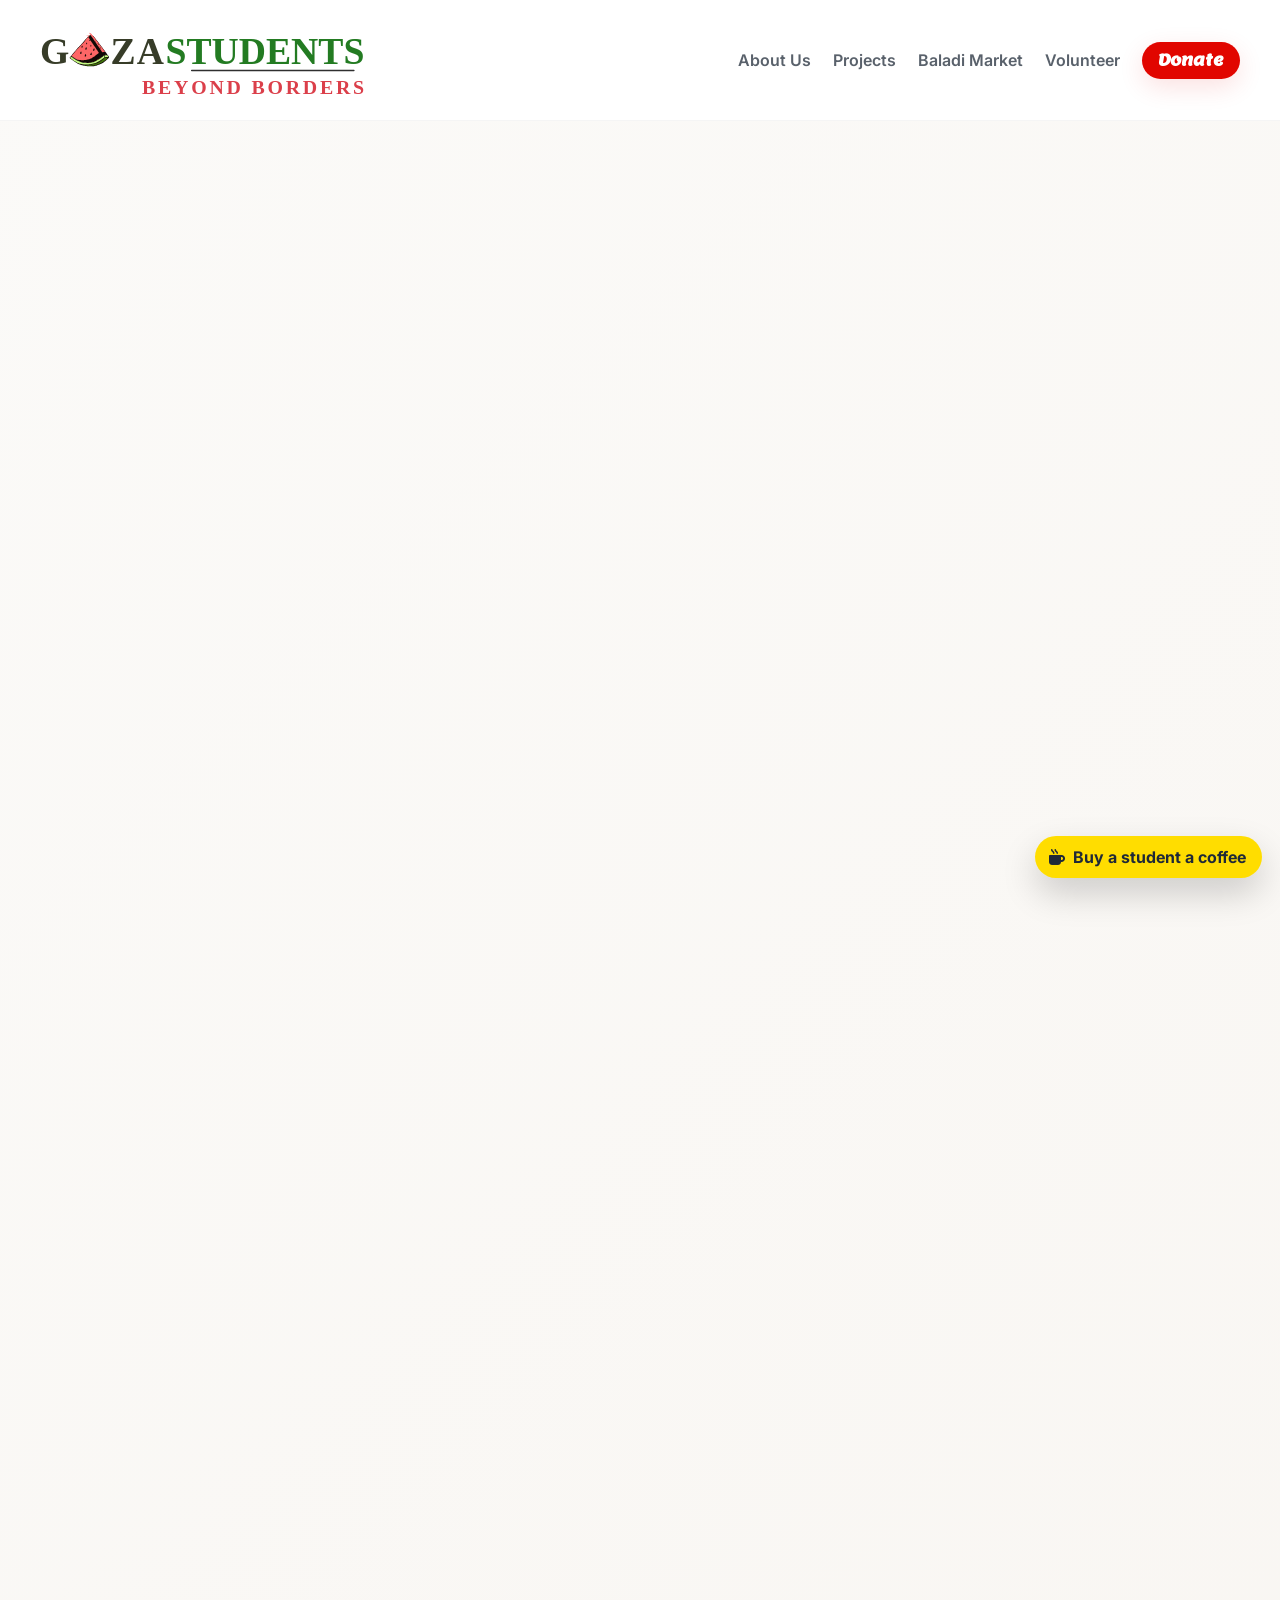
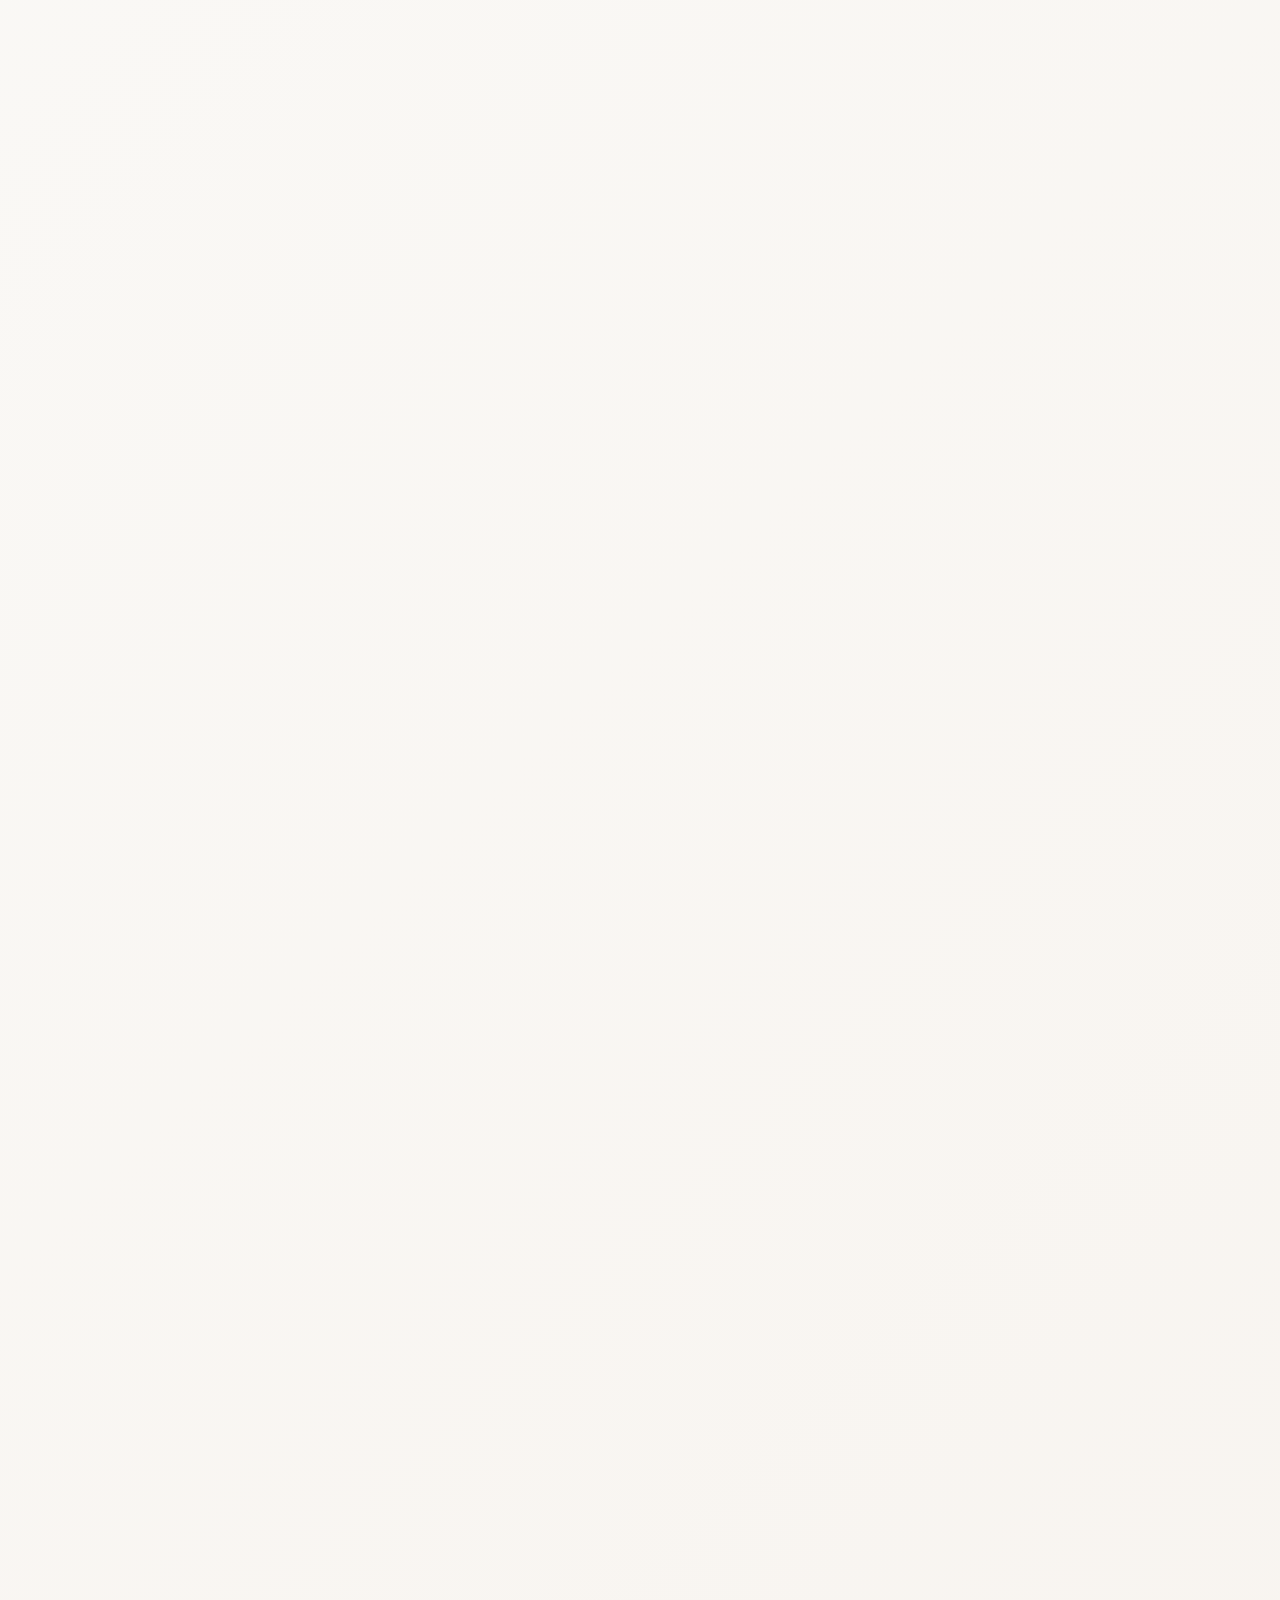
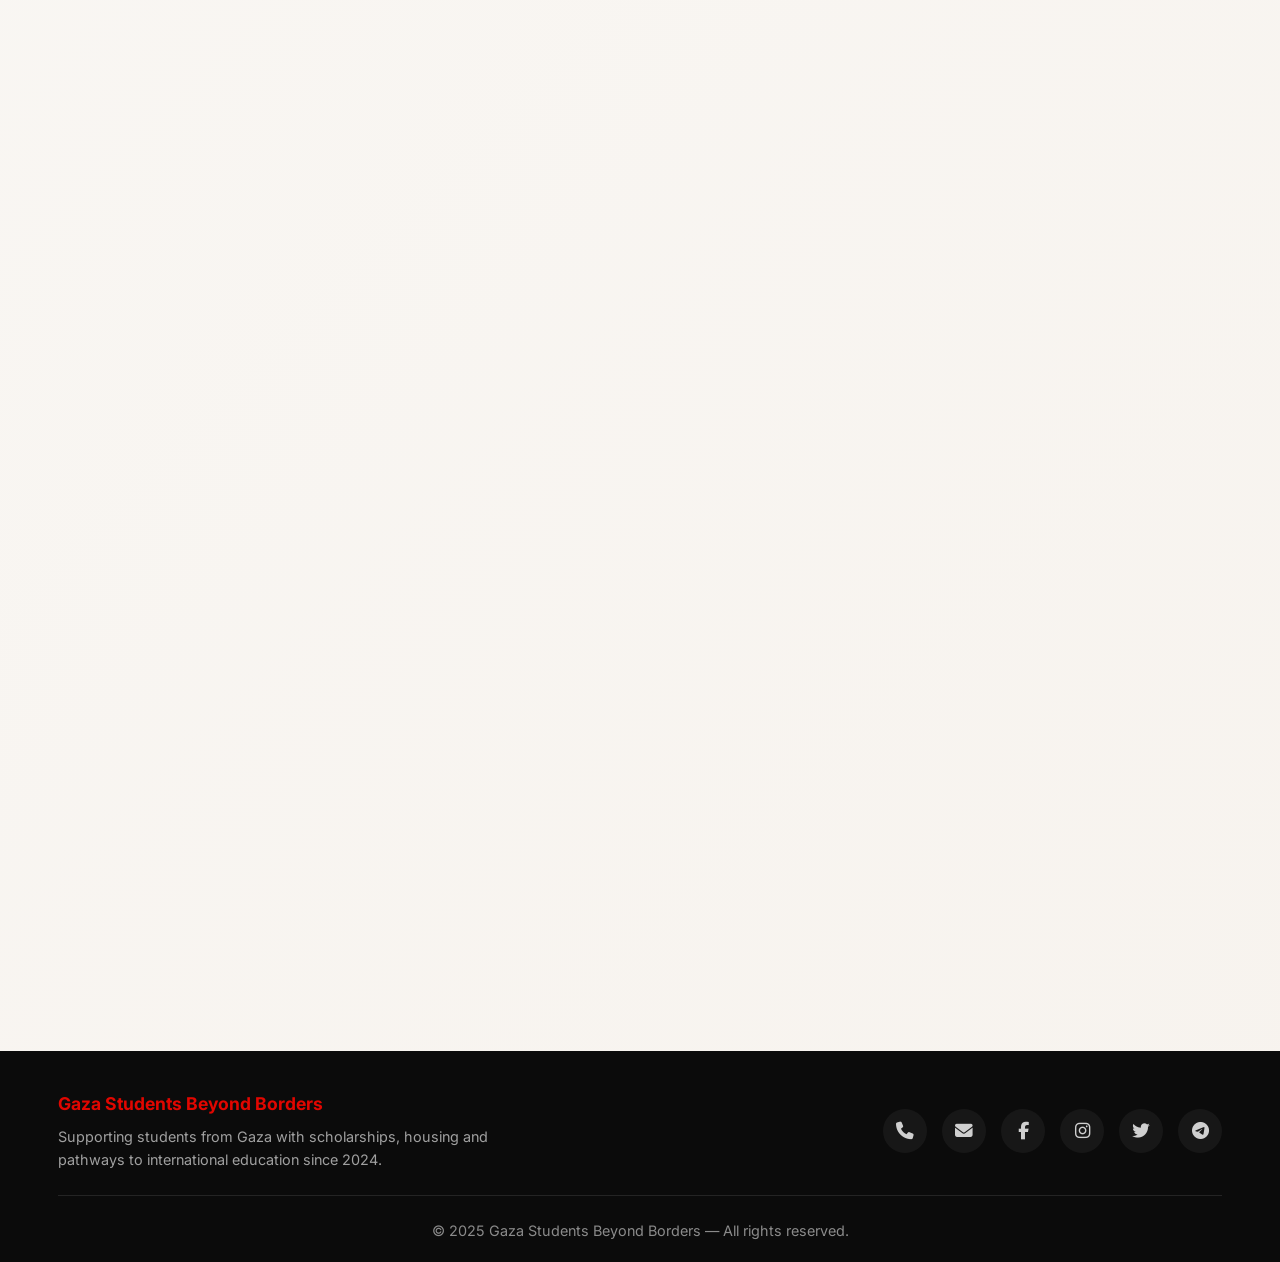
==== commit 1f4dbad8: "Update index.html" ====
--- a/index.html
+++ b/index.html
@@ -1123,6 +1123,40 @@
         @media (min-width: 1400px) {
             .logo svg {
                 max-width: 340px;
+            }
+        }
+        /* ===== BUY ME A COFFEE FLOATING BUTTON ===== */
+        
+        .buy-coffee-btn {
+            position: fixed;
+            right: 18px;
+            bottom: 22px;
+            background: #ffdd00;
+            color: #1f2937;
+            border-radius: 999px;
+            padding: 9px 16px 9px 14px;
+            display: inline-flex;
+            align-items: center;
+            gap: 8px;
+            font-weight: 700;
+            box-shadow: 0 15px 35px rgba(0, 0, 0, 0.18);
+            z-index: 9999;
+            transition: transform .2s ease, box-shadow .2s ease;
+        }
+        
+        .buy-coffee-btn i {
+            font-size: 1rem;
+        }
+        
+        .buy-coffee-btn:hover,
+        .buy-coffee-btn:focus {
+            transform: translateY(-3px);
+            box-shadow: 0 18px 45px rgba(0, 0, 0, 0.25);
+        }
+        
+        @media (max-width: 520px) {
+            .buy-coffee-btn span {
+                display: none;
             }
         }
     </style>
@@ -1156,7 +1190,7 @@
                         <svg version="1.2" xmlns="http://www.w3.org/2000/svg" viewBox="0 0 442 358" width="80" height="72">
                             <path class="a" d="m216.5 15.4c-4.9 4-13.3 11.5-18.6 16.7-5.3 5.2-16.3 17.5-24.5 27.4-8.2 9.9-22.3 26.3-31.3 36.5-9 10.2-22.5 25-30 33-7.6 8-19.1 20.3-25.7 27.5-6.6 7.2-19.2 21.4-28 31.6-8.7 10.2-18.6 21.9-21.9 26-3.3 4.1-11.1 13.6-17.2 21.1-6.2 7.6-11.3 14.1-11.3 14.5 0 0.5 3.2 3.5 7.1 6.8 3.9 3.3 8.6 7.1 10.4 8.5 1.8 1.4 6.6 5 10.6 8.1 4.1 3.1 12.8 9.2 19.4 13.6 6.6 4.4 17.6 11.4 24.5 15.5 6.9 4.2 16.7 9.6 21.8 12.2 5 2.5 11.6 5.5 14.5 6.5 2.8 1.1 9.2 3.1 14.2 4.5 4.9 1.4 15.2 3.9 22.8 5.5 7.5 1.7 21.9 4.3 32 5.9 16.3 2.4 20.9 2.7 44.2 2.7 20.9 0 27.8-0.4 35-1.8 4.9-1 13.5-3 19-4.4 5.5-1.4 20.1-6.4 32.5-11 12.4-4.6 27.2-10.7 33-13.4 5.8-2.8 14.1-7.6 18.5-10.6 4.4-3.1 11.8-8.8 16.5-12.6 4.7-3.8 13.7-11.5 20-17.2 6.3-5.6 14.1-13.6 17.3-17.8 3.4-4.6 5.4-8.2 5-8.9-0.4-0.7-8.4-11.9-17.7-24.8-9.3-12.9-19-26.4-21.6-30-2.6-3.6-9.5-13.2-15.5-21.5-5.9-8.2-12.2-17-14-19.5-1.9-2.5-12.5-16.7-23.6-31.5-11.1-14.8-23.6-31.3-27.7-36.5-4.2-5.2-9.9-12.4-12.7-16-2.8-3.6-11.4-14.4-18.9-24-7.6-9.6-14.5-18-15.4-18.7-0.9-0.7-8.2-3.5-16.2-6.3-8-2.8-15.2-5-16-5-0.8 0.1-5.6 3.4-10.5 7.4z"/>
                             <path class="b" d="m227.5 340.7c3.3 0.2 8.3 0.2 11 0 2.8-0.2 0.1-0.3-6-0.3-6.1 0-8.3 0.1-5 0.3z"/>
-                            <path class="c" d="m222.2 17c-1.8 1.6-3.3 2.8-3.4 2.6-0.2-0.3-3 2-6.3 5-3.3 3-6.2 5.5-6.5 5.5-0.3 0-2.3 1.9-4.5 4.2-2.2 2.3-3.9 4.5-3.7 4.9 0.1 0.5-0.4 0.7-1 0.5-0.7-0.1-1.2 0.5-1 1.3 0.2 0.8 0 1.2-0.5 0.7-0.4-0.4-2 0.5-3.5 2-1.5 1.6-2.5 3.1-2.3 3.5 0.3 0.5 0 0.7-0.6 0.5-0.6-0.1-1.6 0.6-2.2 1.6-0.7 1.1-2.7 3.4-4.4 5.3-1.9 1.9-3 3.9-2.6 4.6 0.3 0.7 0.3 1 0 0.5-0.4-0.4-1.4 0-2.2 0.8-0.8 0.8-1.5 2-1.5 2.5 0 0.5-0.3 1.1-0.7 1.2-0.5 0.2-2.1 2.3-3.8 4.8-1.6 2.5-5 7.2-7.5 10.5-2.5 3.3-6.2 7.8-8.2 10-2.1 2.2-3.8 4.6-3.8 5.3 0 0.6-0.7 1.2-1.5 1.2-0.8 0-1.5 0.5-1.5 1 0 0.5-9.3 10.4-20.7 21.9-11.5 11.6-23.4 23.7-26.5 27-3.2 3.4-5.8 6.5-5.8 7.1 0 0.6-0.8 1-1.7 1-1 0-1.5 0.2-1 0.5 0.4 0.3-2.4 3.7-6.3 7.5-3.8 3.8-7 7.4-7 8 0 0.6-1.3 2.2-2.8 3.8-1.5 1.5-5.4 5.7-8.5 9.5-3.5 4.1-5.4 7.2-5 8 0.5 0.7 0.4 0.9-0.2 0.5-0.6-0.4-3.8 2.6-7.2 6.7-3.5 4.1-6.3 7.9-6.3 8.5 0 0.6-0.9 1.2-2 1.5-1.1 0.3-2 0.9-2 1.5 0 0.6-1.6 2.7-3.5 4.8-1.9 2-5.7 6.2-8.4 9.2-2.8 3-4.8 6.1-4.5 6.8 0.2 0.6 0.9 1 1.4 0.7 0.6-0.3 1 0.2 1 1 0 0.8 0.6 1.5 1.3 1.5 0.6-0.1 2.7 1.3 4.5 3 1.7 1.6 3.7 3 4.2 3 0.6 0 1 0.4 1 1 0 0.6 2.2 2 5 3.3 2.7 1.2 4.7 2.5 4.3 3-0.3 0.4-0.1 0.7 0.5 0.7 0.7 0 1.3-0.1 1.5-0.2 0.1-0.2 1.4 0.7 2.7 2 1.4 1.2 3 2.2 3.5 2.2 0.6 0 1.7 0.9 2.5 2 0.8 1.1 2.1 2 2.8 2 0.6 0 2.2 0.9 3.5 2 1.2 1.1 2.8 2 3.5 2 0.6 0 1.2 0.4 1.2 1 0 0.6 0.9 1 2 1 1.1 0 1.8 0.4 1.5 1-0.3 0.6 0.2 1 1 1 0.8 0 1.5 0.4 1.5 1 0 0.6 0.7 1 1.5 1 0.8 0 2.3 0.4 3.3 0.9 0.9 0.5 3.7 1.4 6.2 2.1 2.5 0.6 5.9 1.5 7.5 2.1 1.7 0.5 5.4 0.9 8.3 0.9 2.8 0 5.2 0.4 5.2 1 0 0.6 3.7 1 9 1 5.3 0 9 0.4 9 1 0 0.6 5.7 1 15 1 9.3 0 15-0.4 15-1 0-0.6 3.3-1 8-1 4.4 0 8.1-0.4 8.3-1 0.1-0.5 3.2-1.1 7-1.2 3.7-0.2 6.7-0.6 6.7-1 0-0.5 1.5-1 3.3-1.2 1.7-0.3 5.5-0.9 8.2-1.4 2.8-0.6 7-1.7 9.5-2.6 2.5-0.9 5.5-1.6 6.8-1.6 1.2 0 2.2-0.4 2.2-1 0-0.6 0.9-1 2-1 1.1 0 2-0.4 2-1 0-0.6 1.4-1 3-1 1.6 0 3-0.4 3-1 0-0.6 0.9-1 2-1 1.1 0 2-0.4 2-1 0-0.6 1.2-1 2.8-1 1.6 0 3.3-0.8 4.2-2 0.8-1.1 2.1-2 2.8-2 0.6 0 2.2-0.9 3.5-2 1.2-1.1 2.8-2 3.5-2 0.6 0 1-0.4 0.7-1-0.3-0.6 0.2-1 1-1 0.8 0 1.5-0.4 1.5-1 0-0.6 0.3-0.9 0.8-0.9 0.4 0.1 1.3 0.1 2 0 0.6 0 1-0.5 0.7-1.1-0.3-0.6 0.3-0.9 1.3-0.7 0.9 0.1 1.6-0.4 1.5-1-0.2-0.7 0.6-1.3 1.7-1.3 1.1 0 2-0.4 2-1 0-0.6 0.7-1 1.5-1 0.8 0 2.9-1.4 4.5-3 1.6-1.6 3.7-3 4.5-3 0.8 0 2.2-1 3-2.2 0.9-1.3 1.9-2.3 2.3-2.3 0.4 0 0.6-0.3 0.5-0.7-0.2-0.5 0.6-0.8 1.7-0.8 1.1 0 2-0.3 2-0.7 0-0.5 1.1-1.5 2.4-2.3 1.4-0.8 2.3-1.8 2.1-2.2-0.3-0.5 0.3-0.8 1.3-0.8 0.9-0.1 2.4-0.9 3.2-1.8 0.8-0.9 2.4-2.2 3.5-2.9 1.1-0.6 1.9-1.6 1.8-2.2-0.2-0.6 0.1-0.9 0.7-0.6 0.6 0.3 2.6-1.1 4.5-3 1.9-1.9 3.8-3.5 4.2-3.5 0.4 0 2.3-1.4 4.1-3 1.7-1.7 3.6-3 4.2-3 0.6 0 1.2-0.4 1.5-1 0.3-0.6-0.7-3.2-2.2-5.8-1.6-2.6-3.7-6.3-4.8-8.1-1.1-1.9-2.9-4.3-4-5.5-1.1-1.2-2.5-3.1-3.1-4.2-0.6-1-1.7-3-2.5-4.4-0.8-1.4-1.7-2.7-2-3-0.3-0.3-2.5-3.4-4.9-7-2.4-3.6-4.8-6.7-5.3-7-0.5-0.3-0.7-0.8-0.5-1.2 0.1-0.3-0.7-1.8-1.9-3.2-1.3-1.4-2.9-3.7-3.5-5.1-0.7-1.4-1.6-2.5-2-2.5-0.5 0-0.8-0.7-0.8-1.5 0-0.8-0.4-1.3-1-1-0.6 0.3-1-0.4-1-1.5 0-1.1-0.4-2-1-2-0.6 0-1-0.6-1-1.2 0-0.7-0.8-2.2-1.7-3.3-1-1.1-2.5-3.2-3.3-4.8-0.8-1.5-1.8-2.7-2.2-2.7-0.5 0-0.8-0.6-0.8-1.2 0-0.7-1.1-2.6-2.5-4.3-1.4-1.7-2.8-3.8-3-4.7-0.3-1-0.8-1.8-1.2-1.8-0.5 0-1.9-1.8-3.3-4-1.4-2.2-2.8-4-3.2-4-0.5 0-0.8-0.4-0.8-1 0-0.5-1-2.6-2.2-4.5-1.3-1.9-2.6-3.3-3-3-0.5 0.3-0.6 0.2-0.3-0.2 0.2-0.5-0.3-2.1-1.3-3.8-0.9-1.7-2.5-3.8-3.4-4.7-1-1-1.8-2.1-1.8-2.5-0.1-0.5-0.8-1.7-1.8-2.8-0.9-1.1-2.4-3.3-3.2-4.8-0.8-1.5-1.8-2.7-2.2-2.7-0.5 0-0.8-0.6-0.8-1.2 0-0.7-0.9-2.3-2-3.5-1.1-1.3-2-2.5-2-2.8 0-0.3-1.5-2.6-3.2-5.2-1.8-2.6-3.9-5.3-4.5-6-0.7-0.7-1.5-2.2-1.8-3.3-0.3-1.1-0.9-2-1.5-2-0.6 0-1-0.6-1-1.2 0-0.7-1.1-2.6-2.5-4.3-1.4-1.7-2.8-3.8-3-4.7-0.3-1-0.8-1.8-1.2-1.8-0.5 0-1.9-1.8-3.3-4-1.4-2.2-2.8-4-3.2-4-0.5 0-0.8-0.9-0.8-2 0-1.1-0.3-2.1-0.8-2.2-0.4-0.2-2.2-2.5-4-5.3-1.7-2.7-4.1-6.2-5.2-7.7-1.1-1.6-2.8-2.8-3.7-2.8-1.5 0-1.6-0.2-0.3-1 0.8-0.5 1-1 0.4-1-0.6 0-2.5 1.4-4.2 3zm11.8-2c0 0.6 0.7 0.8 1.5 0.5 1.1-0.4 1.3 0 0.9 1.3-0.3 1 0.4 2.7 1.5 4 1.2 1.2 2.1 2.5 2.1 3 0 0.4 0.8 1.6 1.7 2.7 1 1.1 2.9 3.7 4.3 5.7 1.4 2.1 2.8 3.8 3.3 3.8 0.4 0 0.5 0.5 0.2 1-0.3 0.5-0.1 1 0.5 1 0.6 0 0.8 0.5 0.5 1-0.3 0.5-0.2 1 0.3 1 0.4 0 1.8 1.8 3.2 4 1.4 2.2 2.8 4 3.3 4 0.4 0 0.7 0.6 0.7 1.3 0 0.6 0.9 2.2 2 3.5 1.1 1.2 2 2.7 2 3.2 0 0.5 0.3 0.8 0.8 0.6 0.4-0.2 0.7 0.1 0.8 0.7 0 0.7 2 4.1 4.5 7.7 2.4 3.6 4.6 6.7 5 7 0.3 0.3 1.5 2.2 2.7 4.3 1.2 2 2.6 3.7 3.2 3.7 0.6 0 1 0.9 1 2 0 1.1 0.3 2 0.8 2 0.4 0 1.8 1.8 3.2 4 1.4 2.2 2.8 4 3.3 4 0.4 0 0.7 0.8 0.7 1.8 0.1 0.9 1 2.5 2 3.5 1.1 0.9 1.9 1.8 1.8 2-0.1 0.1 1.3 2.5 3.2 5.2 1.9 2.8 4.2 5.9 5.2 7 1 1.1 1.8 2.6 1.8 3.3 0 0.6 0.4 1.2 1 1.2 0.6 0 1 0.7 1 1.5 0 0.8 0.4 1.5 1 1.5 0.6 0 1 0.6 1 1.3 0 0.6 0.9 1.9 2 2.7 1.1 0.8 2 2.3 2 3.3 0 0.9 0.3 1.7 0.8 1.7 0.4 0 1.8 1.8 3.2 4 1.4 2.2 2.8 4 3.3 4 0.4 0 0.7 0.7 0.7 1.5 0 0.8 0.4 1.5 1 1.5 0.6 0 1 0.7 1 1.5 0 0.8 0.9 2.4 2 3.5 1.1 1.1 2 2.4 2 3 0 0.6 0.4 1 1 1 0.6 0 1 0.6 1 1.3-0.1 0.6 1.2 2.6 2.7 4.2 1.5 1.7 3.7 4.7 4.8 6.8 1.1 2.1 3 4.9 4.3 6.2 1.2 1.4 2 2.6 1.7 2.8-0.3 0.1 0.2 0.9 1 1.7 0.9 0.8 1.6 2.1 1.5 2.8 0 0.6 0.9 1.8 2 2.5 1.1 0.6 2 1.5 2 2 0 0.4 0.9 1.7 2 3 1.1 1.2 2 2.8 2 3.5 0 0.6 0.4 1.2 1 1.2 0.6 0 1 0.7 1 1.5 0 0.8 0.7 1.7 1.5 2 0.8 0.3 1.3 0.9 1 1.5-0.3 0.6-0.1 1 0.5 1 0.6 0 1.2 0.8 1.5 1.8 0.3 0.9 1.5 2.8 2.7 4.2 1.3 1.4 2.4 3.1 2.6 3.8 0.1 0.7 0.9 1.9 1.7 2.7 0.8 0.8 1.5 1.8 1.5 2.3 0 0.4 1.6 2.4 3.5 4.5 1.9 2 3.2 3.7 2.8 3.7-0.5 0 0.3 1.1 1.7 2.5 2 2 3.3 2.5 6.8 2.3 2.3-0.2 4.2-0.6 4.2-1 0-0.5 0.3-0.7 0.8-0.7 0.4 0.1 4.4 0.1 9 0 6.6-0.1 8.2-0.4 8.2-1.6 0-0.8-0.9-2.5-2-3.7-1.1-1.3-2.7-3.6-3.4-5.3-0.8-1.7-2.6-4.3-4-6-1.4-1.7-2.6-3.3-2.6-3.7 0-0.5-0.6-0.5-1.2 0q-1.3 0.7-0.5-0.5c0.4-0.8-0.3-2.3-1.8-3.8-1.4-1.4-2.5-3.1-2.5-3.7 0-0.7-0.9-2-2-2.8-1.1-0.8-2-1.9-2-2.5 0-0.6-1-2.2-2.3-3.7-1.2-1.4-3-3.6-3.9-4.7-1-1.2-1.8-2.5-1.8-3.1 0-0.6-0.9-1.6-2-2.2-1.1-0.7-2-1.7-2-2.3 0-0.6-0.8-1.9-1.7-3-1-1.1-2.5-3.2-3.3-4.7-0.8-1.5-1.8-2.5-2.2-2.3-0.5 0.3-0.8-0.2-0.8-1 0-0.8-0.3-1.5-0.7-1.5-0.5 0-1.5-1.2-2.3-2.7-0.8-1.6-2.3-3.5-3.2-4.3-0.9-0.8-1.7-2.3-1.8-3.2 0-1-0.6-1.9-1.2-1.9-0.7-0.1-1.6-0.1-2 0-0.5 0-0.6-0.2-0.3-0.6 0.2-0.5-0.8-2.6-2.3-4.8-1.4-2.2-3.2-4.7-3.9-5.5-0.6-0.8-3.5-4.4-6.3-8-2.8-3.6-5.7-7.3-6.5-8.2-0.8-1-1.5-2.1-1.5-2.5 0.1-0.5-1.7-2.8-4-5.3-2.2-2.5-4-4.8-4-5.2 0-0.5-0.7-1.6-1.5-2.5-0.7-1-4.1-5.2-7.5-9.3-3.4-4.1-7.2-8.7-8.6-10.2-1.3-1.6-2.4-3.1-2.4-3.5 0-0.5-1.8-2.8-4-5.3-2.3-2.5-4.1-4.7-4-5 0-0.3-1.2-1.8-2.6-3.5-1.4-1.6-4.3-5-6.3-7.5-2-2.5-3.9-4.7-4.2-5-0.3-0.3-1.1-1.5-1.8-2.7-0.6-1.3-1.5-2.1-2.1-1.8-0.6 0.3-1 0-1-0.5 0-0.5-1.5-3-3.2-5.5-1.8-2.4-3.7-4.1-4.3-3.7-0.6 0.4-0.7 0.2-0.2-0.5 0.4-0.8-0.4-2.5-2-4.3-1.6-1.7-4.2-4.8-5.8-7-1.6-2.1-3.8-3.9-4.7-4-1 0-2.1-0.4-2.4-1-0.4-0.5-1.8-1-3-1-1.3 0-2.4-0.4-2.4-1 0-0.5-0.9-1-2-1-1.1 0-2-0.4-2-1 0-0.5-0.9-1-2-1-1.1 0-2.2-0.4-2.5-1-0.3-0.5-1.2-1-2-1-0.8 0-1.5 0.5-1.5 1z"/>
+                            <path class="c" d="m222.2 17c-1.8 1.6-3.3 2.8-3.4 2.6-0.2-0.3-3 2-6.3 5-3.3 3-6.2 5.5-6.5 5.5-0.3 0-2.3 1.9-4.5 4.2-2.2 2.3-3.9 4.5-3.7 4.9 0.1 0.5-0.4 0.7-1 0.5-0.7-0.1-1.2 0.5-1 1.3 0.2 0.8 0 1.2-0.5 0.7-0.4-0.4-2 0.5-3.5 2-1.5 1.6-2.5 3.1-2.3 3.5 0.3 0.5 0 0.7-0.6 0.5-0.6-0.1-1.6 0.6-2.2 1.6-0.7 1.1-2.7 3.4-4.4 5.3-1.9 1.9-3 3.9-2.6 4.6 0.3 0.7 0.3 1 0 0.5-0.4-0.4-1.4 0-2.2 0.8-0.8 0.8-1.5 2-1.5 2.5 0 0.5-0.3 1.1-0.7 1.2-0.5 0.2-2.1 2.3-3.8 4.8-1.6 2.5-5 7.2-7.5 10.5-2.5 3.3-6.2 7.8-8.2 10-2.1 2.2-3.8 4.6-3.8 5.3 0 0.6-0.7 1.2-1.5 1.2-0.8 0-1.5 0.5-1.5 1 0 0.5-9.3 10.4-20.7 21.9-11.5 11.6-23.4 23.7-26.5 27-3.2 3.4-5.8 6.5-5.8 7.1 0 0.6-0.8 1-1.7 1-1 0-1.5 0.2-1 0.5 0.4 0.3-2.4 3.7-6.3 7.5-3.8 3.8-7 7.4-7 8 0 0.6-1.3 2.2-2.8 3.8-1.5 1.5-5.4 5.7-8.5 9.5-3.5 4.1-5.4 7.2-5 8 0.5 0.7 0.4 0.9-0.2 0.5-0.6-0.4-3.8 2.6-7.2 6.7-3.5 4.1-6.3 7.9-6.3 8.5 0 0.6-0.9 1.2-2 1.5-1.1 0.3-2 0.9-2 1.5 0 0.6-1.6 2.7-3.5 4.8-1.9 2-5.7 6.2-8.4 9.2-2.8 3-4.8 6.1-4.5 6.8 0.2 0.6 0.9 1 1.4 0.7 0.6-0.3 1 0.2 1 1 0 0.8 0.6 1.5 1.3 1.5 0.6-0.1 2.7 1.3 4.5 3 1.7 1.6 3.7 3 4.2 3 0.6 0 1 0.4 1 1 0 0.6 2.2 2 5 3.3 2.7 1.2 4.7 2.5 4.3 3-0.3 0.4-0.1 0.7 0.5 0.7 0.7 0 1.3-0.1 1.5-0.2 0.1-0.2 1.4 0.7 2.7 2 1.4 1.2 3 2.2 3.5 2.2 0.6 0 1.7 0.9 2.5 2 0.8 1.1 2.1 2 2.8 2 0.6 0 2.2 0.9 3.5 2 1.2 1.1 2.8 2 3.5 2 0.6 0 1.2 0.4 1.2 1 0 0.6 0.9 1 2 1 1.1 0 1.8 0.4 1.5 1-0.3 0.6 0.2 1 1 1 0.8 0 1.5 0.4 1.5 1 0 0.6 0.7 1 1.5 1 0.8 0 2.3 0.4 3.3 0.9 0.9 0.5 3.7 1.4 6.2 2.1 2.5 0.6 5.9 1.5 7.5 2.1 1.7 0.5 5.4 0.9 8.3 0.9 2.8 0 5.2 0.4 5.2 1 0 0.6 3.7 1 9 1 5.3 0 9 0.4 9 1 0 0.6 5.7 1 15 1 9.3 0 15-0.4 15-1 0-0.6 3.3-1 8-1 4.4 0 8.1-0.4 8.3-1 0.1-0.5 3.2-1.1 7-1.2 3.7-0.2 6.7-0.6 6.7-1 0-0.5 1.5-1 3.3-1.2 1.7-0.3 5.5-0.9 8.2-1.4 2.8-0.6 7-1.7 9.5-2.6 2.5-0.9 5.5-1.6 6.8-1.6 1.2 0 2.2-0.4 2.2-1 0-0.6 0.9-1 2-1 1.1 0 2-0.4 2-1 0-0.6 1.4-1 3-1 1.6 0 3-0.4 3-1 0-0.6 0.9-1 2-1 1.1 0 2-0.4 2-1 0-0.6 1.2-1 2.8-1 1.6 0 3.3-0.8 4.2-2 0.8-1.1 2.1-2 2.8-2 0.6 0 2.2-0.9 3.5-2 1.2-1.1 2.8-2 3.5-2 0.6 0 1-0.4 0.7-1-0.3-0.6 0.2-1 1-1 0.8 0 1.5-0.4 1.5-1 0-0.6 0.3-0.9 0.8-0.9 0.4 0.1 1.3 0.1 2 0 0.6 0 1-0.5 0.7-1.1-0.3-0.6 0.3-0.9 1.3-0.7 0.9 0.1 1.6-0.4 1.5-1-0.2-0.7 0.6-1.3 1.7-1.3 1.1 0 2-0.4 2-1 0-0.6 0.7-1 1.5-1 0.8 0 2.9-1.4 4.5-3 1.6-1.6 3.7-3 4.5-3 0.8 0 2.2-1 3-2.2 0.9-1.3 1.9-2.3 2.3-2.3 0.4 0 0.6-0.3 0.5-0.7-0.2-0.5 0.6-0.8 1.7-0.8 1.1 0 2-0.3 2-0.7 0-0.5 1.1-1.5 2.4-2.3 1.4-0.8 2.3-1.8 2.1-2.2-0.3-0.5 0.3-0.8 1.3-0.8 0.9-0.1 2.4-0.9 3.2-1.8 0.8-0.9 2.4-2.2 3.5-2.9 1.1-0.6 1.9-1.6 1.8-2.2-0.2-0.6 0.1-0.9 0.7-0.6 0.6 0.3 2.6-1.1 4.5-3 1.9-1.9 3.8-3.5 4.2-3.5 0.4 0 2.3-1.4 4.1-3 1.7-1.7 3.6-3 4.2-3 0.6 0 1.2-0.4 1.5-1 0.3-0.6-0.7-3.2-2.2-5.8-1.6-2.6-3.7-6.3-4.8-8.1-1.1-1.9-2.9-4.3-4-5.5-1.1-1.2-2.5-3.1-3.1-4.2-0.6-1-1.7-3-2.5-4.4-0.8-1.4-1.7-2.7-2-3-0.3-0.3-2.5-3.4-4.9-7-2.4-3.6-4.8-6.7-5.3-7-0.5-0.3-0.7-0.8-0.5-1.2 0.1-0.3-0.7-1.8-1.9-3.2-1.3-1.4-2.9-3.7-3.5-5.1-0.7-1.4-1.6-2.5-2-2.5-0.5 0-0.8-0.7-0.8-1.5 0-0.8-0.4-1.3-1-1-0.6 0.3-1-0.4-1-1.5 0-1.1-0.4-2-1-2-0.6 0-1-0.6-1-1.2 0-0.7-0.8-2.2-1.7-3.3-1-1.1-2.5-3.2-3.3-4.8-0.8-1.5-1.8-2.7-2.2-2.7-0.5 0-0.8-0.6-0.8-1.2 0-0.7-1.1-2.6-2.5-4.3-1.4-1.7-2.8-3.8-3-4.7-0.3-1-0.8-1.8-1.2-1.8-0.5 0-1.9-1.8-3.3-4-1.4-2.2-2.8-4-3.2-4-0.5 0-0.8-0.4-0.8-1 0-0.5-1-2.6-2.2-4.5-1.3-1.9-2.6-3.3-3-3-0.5 0.3-0.6 0.2-0.3-0.2 0.2-0.5-0.3-2.1-1.3-3.8-0.9-1.7-2.5-3.8-3.4-4.7-1-1-1.8-2.1-1.8-2.5-0.1-0.5-0.8-1.7-1.8-2.8-0.9-1.1-2.4-3.3-3.2-4.8-0.8-1.5-1.8-2.7-2.2-2.7-0.5 0-0.8-0.6-0.8-1.2 0-0.7-0.9-2.3-2-3.5-1.1-1.3-2-2.5-2-2.8 0-0.3-1.5-2.6-3.2-5.2-1.8-2.6-3.9-5.3-4.5-6-0.7-0.7-1.5-2.2-1.8-3.3-0.3-1.1-0.9-2-1.5-2-0.6 0-1-0.6-1-1.2 0-0.7-1.1-2.6-2.5-4.3-1.4-1.7-2.8-3.8-3-4.7-0.3-1-0.8-1.8-1.2-1.8-0.5 0-1.9-1.8-3.3-4-1.4-2.2-2.8-4-3.2-4-0.5 0-0.8-0.9-0.8-2 0-1.1-0.3-2.1-0.8-2.2-0.4-0.2-2.2-2.5-4-5.3-1.7-2.7-4.1-6.2-5.2-7.7-1.1-1.6-2.8-2.8-3.7-2.8-1.5 0-1.6-0.2-0.3-1 0.8-0.5 1-1 0.4-1-0.6 0-2.5 1.4-4.2 3zm11.8-2c0 0.6 0.7 0.8 1.5 0.5 1.1-0.4 1.3 0 0.9 1.3-0.3 1 0.4 2.7 1.5 4 1.2 1.2 2.1 2.5 2.1 3 0 0.4 0.8 1.6 1.7 2.7 1 1.1 2.9 3.7 4.3 5.7 1.4 2.1 2.8 3.8 3.3 3.8 0.4 0 0.5 0.5 0.2 1-0.3 0.5-0.1 1 0.5 1 0.6 0 0.8 0.5 0.5 1-0.3 0.5-0.2 1 0.3 1 0.4 0 1.8 1.8 3.2 4 1.4 2.2 2.8 4 3.3 4 0.4 0 0.7 0.6 0.7 1.3 0 0.6 0.9 2.2 2 3.5 1.1 1.2 2 2.7 2 3.2 0 0.5 0.3 0.8 0.8 0.6 0.4-0.2 0.7 0.1 0.8 0.7 0 0.7 2 4.1 4.5 7.7 2.4 3.6 4.6 6.7 5 7 0.3 0.3 1.5 2.2 2.7 4.3 1.2 2 2.6 3.7 3.2 3.7 0.6 0 1 0.9 1 2 0 1.1 0.3 2 0.8 2 0.4 0 1.8 1.8 3.2 4 1.4 2.2 2.8 4 3.3 4 0.4 0 0.7 0.8 0.7 1.8 0.1 0.9 1 2.5 2 3.5 1.1 0.9 1.9 1.8 1.8 2-0.1 0.1 1.3 2.5 3.2 5.2 1.9 2.8 4.2 5.9 5.2 7 1 1.1 1.8 2.6 1.8 3.3 0 0.6 0.4 1.2 1 1.2 0.6 0 1 0.7 1 1.5 0 0.8 0.4 1.5 1 1.5 0.6 0 1 0.6 1 1.3-0.1 0.6 1.2 2.6 2.7 4.2 1.5 1.7 3.7 4.7 4.8 6.8 1.1 2.1 3 4.9 4.3 6.2 1.2 1.4 2 2.6 1.7 2.8-0.3 0.1 0.2 0.9 1 1.7 0.9 0.8 1.6 2.1 1.5 2.8 0 0.6 0.9 1.8 2 2.5 1.1 0.6 2 1.5 2 2 0 0.4 0.9 1.7 2 3 1.1 1.2 2 2.8 2 3.5 0 0.6 0.4 1.2 1 1.2 0.6 0 1 0.7 1 1.5 0 0.8 0.7 1.7 1.5 2 0.8 0.3 1.3 0.9 1 1.5-0.3 0.6-0.1 1 0.5 1 0.6 0 1.2 0.8 1.5 1.8 0.3 0.9 1.5 2.8 2.7 4.2 1.3 1.4 2.4 3.1 2.6 3.8 0.1 0.7 0.9 1.9 1.7 2.7 0.8 0.8 1.5 1.8 1.5 2.3 0 0.4 1.6 2.4 3.5 4.5 1.9 2 3.2 3.7 2.8 3.7-0.5 0 0.3 1.1 1.7 2.5 2 2 3.3 2.5 6.8 2.3 2.3-0.2 4.2-0.6 4.2-1 0-0.5 0.3-0.7 0.8-0.7 0.4 0.1 4.4 0.1 9 0 6.6-0.1 8.2-0.4 8.2-1.6 0-0.8-0.9-2.5-2-3.7-1.1-1.3-2.7-3.6-3.4-5.3-0.8-1.7-2.6-4.3-4-6-1.4-1.7-2.6-3.3-2.6-3.7 0-0.5-0.6-0.5-1.2 0q-1.3 0.7-0.5-0.5c0.4-0.8-0.3-2.3-1.8-3.8-1.4-1.4-2.5-3.1-2.5-3.7 0-0.7-0.9-2-2-2.8-1.1-0.8-2-1.9-2-2.5 0-0.6-1-2.2-2.3-3.7-1.2-1.4-3-3.6-3.9-4.7-1-1.2-1.8-2.5-1.8-3.1 0-0.6-0.9-1.6-2-2.2-1.1-0.7-2-1.7-2-2.3 0-0.6-0.8-1.9-1.7-3-1-1.1-2.5-3.2-3.3-4.7-0.8-1.5-1.8-2.5-2.2-2.3-0.5 0.3-0.8-0.2-0.8-1 0-0.8-0.3-1.5-0.7-1.5-0.5 0-1.5-1.2-2.3-2.7-0.8-1.6-2.3-3.5-3.2-4.3-0.9-0.8-1.7-2.3-1.8-3.2 0-1-0.6-1.9-1.2-1.9-0.7-0.1-1.6-0.1-2 0-0.5 0-0.6-0.2-0.3-0.6 0.2-0.5-0.8-2.6-2.3-4.8-1.4-2.2-3.2-4.7-3.9-5.5-0.6-0.8-3.5-4.4-6.3-8-2.8-3.6-5.7-7.3-6.5-8.2-0.8-1-1.5-2.1-1.5-2.5 0.1-0.5-1.7-2.8-4-5.3-2.2-2.5-4-4.8-4-5.2 0-0.5-0.7-1.6-1.5-2.5-0.7-1-4.1-5.2-7.5-9.3-3.4-4.1-7.2-8.7-8.6-10.2-1.3-1.6-2.4-3.1-2.4-3.5 0-0.5-1.8-2.8-4-5.3-2.3-2.5-4.1-4.7-4-5 0-0.3-1.2-1.8-2.6-3.5-1.4-1.6-4.3-5-6.3-7.5-2-2.5-3.9-4.7-4.2-5-0.3-0.3-1.1-1.5-1.8-2.7-0.6-1.3-1.5-2.1-2.1-1.8-0.6 0.3-1 0-1-0.5 0-0.5-1.5-3-3.2-5.5-1.8-2.4-3.7-4.1-4.3-3.7-0.6 0.4-0.7 0.2-0.2-0.5 0.4-0.8-0.4-2.5-2-4.3-1.6-1.7-4.2-4.8-5.8-7-1.6-2.1-3.8-3.9-4.7-4-1 0-2.1-0.4-2.4-1-0.4-0.5-1.8-1-3-1-1.3 0-2.4-0.4-2.4-1 0-0.5-0.9-1-2-1-1.1 0-2-0.4-2-1 0-0.5-0.9-1-2-1-1.1 0-2.2-0.4-2.5-1-0.3-0.5-1.2-1-2-1-0.8 0-1.5 0.5-1.5 1z"/>
                             <path class="d" d="m388.8 223.4l-12.6 1.1 7.5 16c9.9 1.2 17.5 1.5 23.3 1.5 5.8 0 10.2-0.3 9.8-0.7-0.5-0.4-0.2-1.4 0.5-2.2 1-1.2 0.9-1.3-0.3-0.5-1.1 0.7-1.3 0.5-0.7-0.9 0.5-1.2-0.1-2.5-2-4.5-1.5-1.5-2.6-2.8-2.5-3 0.1-0.1-0.8-2-2.1-4.2-1.8-3.3-2.7-4-5.2-3.8-1.6 0-8.7 0.6-15.7 1.2zm-25.8 10c-4.1 3.8-11.8 10-17 13.9-5.2 3.9-9.6 7.4-9.8 7.9-0.1 0.4-0.7 0.8-1.2 0.8-0.6 0-4 1.9-7.8 4.2-3.7 2.3-6.9 4.5-7.2 4.8-0.3 0.3-6.8 4.3-14.5 9-7.7 4.6-18.1 10.3-23 12.5-5 2.3-12.6 5.4-17 6.9-4.4 1.5-11.4 3.5-15.5 4.6-4.1 1-12.2 2.7-18 3.7-8.3 1.4-16 1.8-37.5 1.8-17.5 0-30.2-0.5-36-1.3-5-0.8-13.1-2.3-18-3.3-5-1.1-12.8-3.2-17.5-4.6-4.7-1.5-15-6-23-9.9-8-3.9-20.1-10.4-27-14.4-6.9-4-16.6-10-21.5-13.3-5-3.3-12.6-8.7-17-12.1-4.4-3.5-8.8-6.6-9.8-6.9-1.2-0.5-2.3 0.1-3.7 2-1.1 1.6-1.6 3.2-1.2 3.7 0.4 0.5 0.2 0.6-0.3 0.3-0.6-0.3-1.6 0.4-2.3 1.6-0.8 1.2-1.2 3.3-1 4.7 0.2 1.4 0.7 2.5 1.3 2.4 0.5 0 1.8 1 2.7 2.3 1 1.3 2.2 2.1 2.8 1.8 0.5-0.3 0.9-0.1 0.7 0.3-0.1 0.5 1.3 2.1 3 3.5 1.8 1.5 3.7 2.7 4.3 2.7 0.5 0 1 0.4 1 1 0 0.6 2.4 2.7 5.2 4.7 2.9 2.1 5.6 3.6 6 3.5 0.5-0.1 0.8 0.2 0.8 0.8 0 0.6 4.6 4.1 10.2 7.8 5.7 3.8 14.3 9.1 19.3 11.9 4.9 2.9 9.7 5.3 10.5 5.5 0.8 0.2 1.7 0.6 2 1 0.3 0.3 4.7 2.5 9.7 4.7 5.1 2.3 10.1 4.2 11 4.4 1 0.1 2.5 0.7 3.3 1.2 0.8 0.4 6 2.1 11.5 3.7 5.5 1.5 15.4 3.8 22 5 10.5 1.9 15.5 2.2 39.5 2.2 23.6 0 29.6-0.3 42-2.3 8-1.2 19.2-3.3 25-4.7 5.8-1.3 15.4-4.1 21.5-6.1 6.1-2 16.2-5.8 22.5-8.5 6.3-2.7 14.9-6.8 19-9 4.1-2.3 10.9-6.1 15-8.6 4.1-2.5 11.3-7.3 16-10.6 4.7-3.3 14.3-10.7 21.3-16.5 7-5.9 12.7-10.8 12.7-11.1 0-0.3-1.7-4.1-3.8-8.4l-3.7-8z"/>
                             <path class="e" d="m193.9 40.7c-4.6 4.8-7.7 8.1-6.9 7.5 0.8-0.7 1.9-0.9 2.4-0.4 0.5 0.4 0.6 0.2 0.3-0.3-0.4-0.6 0.6-2.2 2.1-3.8 1.5-1.5 3.1-2.4 3.5-2 0.5 0.5 0.7 0.1 0.5-0.7-0.1-0.8 0.3-1.4 0.9-1.3 0.7 0.2 1.2-0.3 1-1-0.1-0.6 0.5-1.1 1.3-0.9 0.8 0.2 1.2 0 0.8-0.5-0.4-0.4 0.3-1.5 1.5-2.5 1.2-0.9 1.9-1.9 1.6-2.1-0.3-0.3-4.4 3.3-9 8zm-53.9 64.8c-4.7 4.7-8.2 8.5-7.8 8.5 0.4 0 4.4-3.6 8.8-8 4.4-4.4 8-8.2 8-8.5 0-0.3-0.1-0.5-0.3-0.5-0.1 0-4.1 3.8-8.7 8.5zm243.9 113.6c0 0.5 3.6 0.6 7.8 0.3 4.3-0.4 8-0.9 8.3-1.1 0.3-0.2-3.3-0.3-7.9-0.2-4.6 0.1-8.3 0.6-8.2 1zm-47.5 25.7c0.3 0.4-0.6 1.4-2 2.2-1.3 0.8-2.4 1.8-2.4 2.3 0 0.4-0.9 0.7-2 0.7-1.1 0-1.9 0.3-1.8 0.8 0.2 0.4 0 0.7-0.4 0.7-0.4 0-1.4 1-2.3 2.3-0.8 1.2-2.2 2.2-3 2.2-0.8 0-2.9 1.4-4.5 3-1.6 1.6-3.7 3-4.5 3-0.8 0-1.5 0.5-1.5 1 0 0.6-0.9 1-2 1-1.1 0-1.9 0.6-1.8 1.3 0.2 0.6-0.5 1.1-1.5 1-0.9-0.2-1.5 0.2-1.2 0.7 0.3 0.6-0.1 1.1-0.8 1.1-0.6 0.1-1.5 0.1-2 0-0.4 0-0.7 0.4-0.7 0.9 0 0.6-0.7 1-1.5 1-0.8 0-1.3 0.3-1.1 0.8 0.3 0.4-0.9 1.3-2.5 2-1.6 0.6-2.9 1.7-2.9 2.2 0 0.6 3-0.9 6.8-3.2 3.7-2.4 12.1-8 18.7-12.6 6.6-4.5 13.8-9.8 16-11.7 3-2.6 3.6-3.4 2.1-3.5-1 0-1.5 0.3-1.2 0.8zm-283.4 3.7c0 0.3 2.1 1.8 4.7 3.5 2.7 1.6 5.1 3 5.5 3 0.5 0 0.1-0.7-0.7-1.5-0.8-0.8-1.8-1.5-2.3-1.5-0.4 0-1.6-0.8-2.7-1.7-1.2-1-2.6-1.9-3.3-2-0.7-0.2-1.2-0.1-1.2 0.2zm40.5 25.1c1.1 0.9 5.1 3.1 9 5.1 5.1 2.6 6.4 2.9 4.7 1.4-1.2-1.2-2.9-2.1-3.7-2.1-0.8 0-1.5-0.4-1.5-1 0-0.6-0.5-0.8-1-0.5-0.6 0.3-2.1-0.6-3.5-2-1.4-1.4-3.3-2.5-4.3-2.5-1.5 0.1-1.5 0.2 0.3 1.6zm178.5 11.4c0 0.6-0.9 1-2 1-1.1 0-2 0.4-2 1 0 0.6 1.8 0.4 4.5-0.5 2.5-0.8 4.5-1.7 4.5-2 0-0.3-1.1-0.5-2.5-0.5-1.4 0-2.5 0.4-2.5 1zm-144.5 5.1c2.7 1.1 5.3 1.6 5.7 1.2 0.4-0.4-0.5-0.9-2-1.1-1.5-0.1-2.8-0.7-3-1.2-0.1-0.6-1.4-1-3-0.9-2.2 0-1.9 0.3 2.3 2zm130 0c-4 1.5-4.3 1.7-1.5 1.3 1.9-0.4 5.1-1.3 7-2 2-0.7 2.6-1.2 1.5-1.2-1.1 0-4.3 0.9-7 1.9zm-12.5 2.9c-0.8 0.5-2.7 1-4.3 1-1.5 0-2.7 0.4-2.7 1 0 0.6 1.1 0.7 2.7 0.3 1.6-0.3 4.8-1.2 7.3-1.9 3.9-1.1 4.1-1.2 1.5-1.3-1.7 0-3.7 0.4-4.5 0.9zm-15.8 2.8c-2.8 0.1-5.2 0.7-5.2 1.2 0 0.6-3.3 1-8 1-4.7 0-8 0.4-8 1 0 0.6 1.5 1 3.2 0.9 1.8 0 5.8-0.5 8.8-1 3-0.5 7.5-1.1 10-1.5 2.5-0.3 4.7-0.8 5-1 0.3-0.2 0.3-0.5 0-0.6-0.3-0.2-2.9-0.2-5.8 0zm-64.2 2.5c0.3 0.2 3.3 0.7 6.7 1.1 4 0.4 6.3 0.2 6.3-0.4 0-0.6-2.9-1-6.8-1-3.7 0-6.5 0.1-6.2 0.3z"/>
                             <path class="f" d="m378.9 251.3c-3 2.9-6.8 6.3-8.4 7.7-1.7 1.4-8.4 6.6-15 11.6-6.6 5-13.6 10.1-15.5 11.4-1.9 1.3-3.7 2.7-4 3-0.3 0.4-3.4 2.6-7 5-3.6 2.4-10.8 6.5-16 9.1-5.2 2.6-13.5 6.1-18.5 7.7-4.9 1.7-14.8 4.7-22 6.7-7.1 1.9-20.8 5.3-30.2 7.5-9.5 2.2-21.9 4.5-27.5 5.1-6.7 0.8-18.3 0.9-32.8 0.5-12.4-0.3-23.7-0.8-25.2-1.1-1.6-0.3-2.8-0.2-2.8 0.2 0 0.5 0.6 0.9 1.3 1 0.6 0 7.3 1.3 14.7 2.7 7.4 1.4 20.6 3.5 29.3 4.6 8.6 1.1 19.9 2 25 2 5 0 13.7-0.7 19.2-1.5 5.5-0.7 12.5-1.8 15.5-2.3 3-0.6 10.5-2.2 16.5-3.6 6.1-1.5 17.8-4.9 26-7.7 8.3-2.8 20.2-7.5 26.5-10.5 6.3-3 16-8 21.5-11.1 5.5-3.1 15.4-9.2 22-13.6 6.6-4.4 14.7-10 18-12.6 3.3-2.5 10.3-8.7 15.5-13.8 5.2-5 9.3-9.3 9-9.6-0.3-0.3-6.1-1-13-1.7-6.9-0.6-13.4-1.3-14.5-1.5-1.5-0.3-3.7 1.2-7.6 4.8z"/>
@@ -1460,248 +1494,307 @@
         </div>
     </footer>
 
-   <script>
-    // ===== ENHANCED MOBILE MENU FUNCTIONALITY =====
-    (function() {
-        'use strict';
-
-        const hamburger = document.getElementById('hamburger');
-        const backdrop = document.getElementById('mobileMenuBackdrop');
-        const menuPanel = document.getElementById('mobileMenuPanel');
-        const closeBtn = document.getElementById('mobileMenuClose');
-        const menuLinks = menuPanel.querySelectorAll('a');
-        let lastFocusedElement = null;
-
-        // Toggle mobile menu
-        function toggleMobileMenu(show) {
-            const isOpening = show !== undefined ? show : !backdrop.classList.contains('active');
-
-            if (isOpening) {
-                lastFocusedElement = document.activeElement;
-                backdrop.classList.add('active');
-                hamburger.classList.add('is-active');
-                hamburger.setAttribute('aria-expanded', 'true');
-                backdrop.setAttribute('aria-hidden', 'false');
-                menuPanel.setAttribute('aria-hidden', 'false');
-                document.documentElement.classList.add('no-scroll');
-
-                // Set focus to close button
-                setTimeout(() => closeBtn.focus(), 100);
-            } else {
-                backdrop.classList.remove('active');
-                hamburger.classList.remove('is-active');
-                hamburger.setAttribute('aria-expanded', 'false');
-                backdrop.setAttribute('aria-hidden', 'true');
-                menuPanel.setAttribute('aria-hidden', 'true');
-                document.documentElement.classList.remove('no-scroll');
-
-                // Return focus to last focused element
-                if (lastFocusedElement) {
-                    lastFocusedElement.focus();
+    <!-- floating Buy Me a Coffee button -->
+    <a href="https://buymeacoffee.com/yahya2?new=1" class="buy-coffee-btn" target="_blank" rel="noopener">
+        <i class="fa-solid fa-mug-hot" aria-hidden="true"></i>
+        <span>Buy a student a coffee</span>
+    </a>
+
+    <script>
+        // ===== ENHANCED MOBILE MENU FUNCTIONALITY =====
+        (function() {
+            'use strict';
+
+            // your links
+            const GOFUNDME_URL = 'https://gofund.me/834facd61';
+
+            // helper to open gofundme with amount
+            function openGoFundMe(amount, isMonthly) {
+                let url = GOFUNDME_URL;
+                const params = [];
+                if (amount && amount.toString().trim() !== '') {
+                    params.push('amount=' + encodeURIComponent(amount.toString().trim()));
                 }
-            }
-        }
-
-        // Event listeners
-        hamburger.addEventListener('click', () => toggleMobileMenu(true));
-        closeBtn.addEventListener('click', () => toggleMobileMenu(false));
-
-        // Close menu when backdrop is clicked
-        backdrop.addEventListener('click', (e) => {
-            if (e.target === backdrop) {
-                toggleMobileMenu(false);
-            }
-        });
-
-        // Close menu when menu links are clicked
-        menuLinks.forEach(link => {
-            link.addEventListener('click', () => {
-                toggleMobileMenu(false);
+                if (isMonthly) {
+                    params.push('recurring=1');
+                }
+                if (params.length) {
+                    url += (url.indexOf('?') === -1 ? '?' : '&') + params.join('&');
+                }
+                window.open(url, '_blank', 'noopener');
+            }
+
+            const hamburger = document.getElementById('hamburger');
+            const backdrop = document.getElementById('mobileMenuBackdrop');
+            const menuPanel = document.getElementById('mobileMenuPanel');
+            const closeBtn = document.getElementById('mobileMenuClose');
+            const menuLinks = menuPanel.querySelectorAll('a');
+            let lastFocusedElement = null;
+
+            // Toggle mobile menu
+            function toggleMobileMenu(show) {
+                const isOpening = show !== undefined ? show : !backdrop.classList.contains('active');
+
+                if (isOpening) {
+                    lastFocusedElement = document.activeElement;
+                    backdrop.classList.add('active');
+                    hamburger.classList.add('is-active');
+                    hamburger.setAttribute('aria-expanded', 'true');
+                    backdrop.setAttribute('aria-hidden', 'false');
+                    menuPanel.setAttribute('aria-hidden', 'false');
+                    document.documentElement.classList.add('no-scroll');
+
+                    // Set focus to close button
+                    setTimeout(() => closeBtn.focus(), 100);
+                } else {
+                    backdrop.classList.remove('active');
+                    hamburger.classList.remove('is-active');
+                    hamburger.setAttribute('aria-expanded', 'false');
+                    backdrop.setAttribute('aria-hidden', 'true');
+                    menuPanel.setAttribute('aria-hidden', 'true');
+                    document.documentElement.classList.remove('no-scroll');
+
+                    // Return focus to last focused element
+                    if (lastFocusedElement) {
+                        lastFocusedElement.focus();
+                    }
+                }
+            }
+
+            // Event listeners
+            hamburger.addEventListener('click', () => toggleMobileMenu(true));
+            closeBtn.addEventListener('click', () => toggleMobileMenu(false));
+
+            // Close menu when backdrop is clicked
+            backdrop.addEventListener('click', (e) => {
+                if (e.target === backdrop) {
+                    toggleMobileMenu(false);
+                }
             });
-        });
-
-        // Close menu on escape key
-        document.addEventListener('keydown', (e) => {
-            if (e.key === 'Escape' && backdrop.classList.contains('active')) {
-                toggleMobileMenu(false);
-            }
-        });
-
-        // Close menu on window resize (if resizing to larger screen)
-        window.addEventListener('resize', () => {
-            if (window.innerWidth > 900 && backdrop.classList.contains('active')) {
-                toggleMobileMenu(false);
-            }
-        });
-
-        // ===== EXISTING WEBSITE FUNCTIONALITY =====
-        // Enhanced donation chips functionality
-        document.querySelectorAll(".amounts").forEach((group) => {
-            group.addEventListener("click", function(e) {
-                const btn = e.target.closest("button[data-amount]");
-                if (!btn) return;
-
-                group
-                    .querySelectorAll(".chip")
-                    .forEach((c) => c.classList.remove("active"));
-                btn.classList.add("active");
-
-                const parent = group.closest(".don-card");
-                const input = parent.querySelector("input");
-                if (input)
-                    input.value = btn.getAttribute("data-amount");
+
+            // Close menu when menu links are clicked
+            menuLinks.forEach(link => {
+                link.addEventListener('click', () => {
+                    toggleMobileMenu(false);
+                });
             });
-        });
-
-        // Clear active chips when custom input is used
-        document
-            .querySelectorAll(".custom-amount input")
-            .forEach((input) => {
-                input.addEventListener("input", function() {
-                    const parent = this.closest(".don-card");
-                    parent
+
+            // Close menu on escape key
+            document.addEventListener('keydown', (e) => {
+                if (e.key === 'Escape' && backdrop.classList.contains('active')) {
+                    toggleMobileMenu(false);
+                }
+            });
+
+            // Close menu on window resize (if resizing to larger screen)
+            window.addEventListener('resize', () => {
+                if (window.innerWidth > 900 && backdrop.classList.contains('active')) {
+                    toggleMobileMenu(false);
+                }
+            });
+
+            // ===== EXISTING WEBSITE FUNCTIONALITY =====
+            // Enhanced donation chips functionality
+            document.querySelectorAll(".amounts").forEach((group) => {
+                group.addEventListener("click", function(e) {
+                    const btn = e.target.closest("button[data-amount]");
+                    if (!btn) return;
+
+                    group
                         .querySelectorAll(".chip")
                         .forEach((c) => c.classList.remove("active"));
+                    btn.classList.add("active");
+
+                    const parent = group.closest(".don-card");
+                    const input = parent.querySelector("input");
+                    if (input)
+                        input.value = btn.getAttribute("data-amount");
                 });
             });
 
-        // Enhanced volunteer form behavior
-        const volunteerForm = document.getElementById("volunteer-form");
-
-        if (volunteerForm) {
-            volunteerForm.addEventListener("submit", function(e) {
-                e.preventDefault();
-
-                // Simple validation
-                const name = document.getElementById("full-name").value.trim();
-                const email = document.getElementById("contact-email").value.trim();
-                const contact = document.getElementById("can-contact").checked;
-
-                if (!name) {
-                    alert("Please provide your full name.");
-                    document.getElementById("full-name").focus();
-                    return;
-                }
-
-                if (!email) {
-                    alert("Please provide your email address.");
-                    document.getElementById("contact-email").focus();
-                    return;
-                }
-
-                if (!contact) {
-                    alert("Please agree to be contacted about volunteer opportunities.");
-                    return;
-                }
-
-                // Prepare form data for Google Apps Script
-                const formData = new FormData(volunteerForm);
-                const urlEncodedData = new URLSearchParams();
-                
-                for (const [key, value] of formData.entries()) {
-                    if (key === 'help_options') {
-                        urlEncodedData.append(key, value);
-                    } else {
-                        urlEncodedData.set(key, value);
-                    }
-                }
-
-                // Show loading state
-                const submitBtn = volunteerForm.querySelector('button[type="submit"]');
-                const originalText = submitBtn.textContent;
-                submitBtn.textContent = 'Submitting...';
-                submitBtn.disabled = true;
-
-                // Your Web App URL
-                const WEB_APP_URL = 'https://script.google.com/macros/s/AKfycbz-LRyXII_y6FzePHsZrVTxuk-aiAFSvgdK8JmxQ5T7sKROiNxbldJxvJCOzJotIbSl/exec';
-                
-                // Send data to Google Apps Script
-                fetch(WEB_APP_URL, {
-                        method: 'POST',
-                        body: urlEncodedData
-                    })
-                    .then(response => {
-                        if (!response.ok) {
-                            throw new Error('Network response was not ok');
+            // Clear active chips when custom input is used
+            document
+                .querySelectorAll(".custom-amount input")
+                .forEach((input) => {
+                    input.addEventListener("input", function() {
+                        const parent = this.closest(".don-card");
+                        parent
+                            .querySelectorAll(".chip")
+                            .forEach((c) => c.classList.remove("active"));
+                    });
+                });
+
+            // ===== CONNECT DONATION CARDS TO GOFUNDME =====
+            document.querySelectorAll(".don-card").forEach((card) => {
+                const titleText = (card.querySelector("h3") ? .textContent || "").toLowerCase();
+                const isMonthly = titleText.includes("monthly");
+                const chips = card.querySelectorAll(".chip[data-amount]");
+                const customInput = card.querySelector(".custom-amount input");
+                const actionBtn = card.querySelector(".donate-button .btn");
+
+                // when user clicks a chip -> go to gofundme with that amount
+                chips.forEach((chip) => {
+                    chip.addEventListener("click", () => {
+                        const amt = chip.getAttribute("data-amount");
+                        openGoFundMe(amt, isMonthly);
+                    });
+                });
+
+                // when user clicks the main button -> use active chip or custom
+                if (actionBtn) {
+                    actionBtn.addEventListener("click", (e) => {
+                        e.preventDefault();
+                        let chosenAmount = "";
+
+                        const activeChip = card.querySelector(".chip.active[data-amount]");
+                        if (activeChip) {
+                            chosenAmount = activeChip.getAttribute("data-amount");
+                        } else if (customInput && customInput.value.trim() !== "") {
+                            chosenAmount = customInput.value.trim();
                         }
-                        return response.json();
-                    })
-                    .then(result => {
-                        if (result.result === 'success') {
-                            alert("Thank you for your interest in volunteering! We have received your application and will contact you soon.");
-                            volunteerForm.reset();
-                        } else {
-                            throw new Error(result.error || 'Unknown error from server');
-                        }
-                    })
-                    .catch(error => {
-                        console.error('Error:', error);
-                        alert("Sorry, there was an error submitting your form. Please try again or contact us directly.");
-                    })
-                    .finally(() => {
-                        submitBtn.textContent = originalText;
-                        submitBtn.disabled = false;
-                    });
-            });
-        }
-
-        // Enhanced scroll animations
-        const observerOptions = {
-            threshold: 0.1,
-            rootMargin: "0px 0px -50px 0px",
-        };
-
-        const observer = new IntersectionObserver((entries) => {
-            entries.forEach((entry) => {
-                if (entry.isIntersecting) {
-                    entry.target.classList.add("visible");
-                }
-            });
-        }, observerOptions);
-
-        // Observe all sections
-        document.querySelectorAll("section").forEach((section) => {
-            observer.observe(section);
-        });
-
-        // Enhanced header behavior on scroll
-        let lastScrollY = window.scrollY;
-        const header = document.querySelector("header");
-
-        window.addEventListener("scroll", () => {
-            if (window.scrollY > 100) {
-                header.style.background = "rgba(255, 255, 255, 0.95)";
-                header.style.boxShadow = "0 2px 20px rgba(0, 0, 0, 0.1)";
-            } else {
-                header.style.background = "rgba(255, 255, 255, 0.98)";
-                header.style.boxShadow = "none";
-            }
-            lastScrollY = window.scrollY;
-        });
-
-        // Smooth scrolling for anchor links
-        document.querySelectorAll('a[href^="#"]').forEach((anchor) => {
-            anchor.addEventListener("click", function(e) {
-                const targetId = this.getAttribute("href");
-                if (targetId === "#") return;
-
-                const targetElement = document.querySelector(targetId);
-                if (targetElement) {
-                    e.preventDefault();
-                    const headerHeight = document.querySelector("header").offsetHeight;
-                    const targetPosition = targetElement.getBoundingClientRect().top + window.pageYOffset - headerHeight;
-
-                    window.scrollTo({
-                        top: targetPosition,
-                        behavior: "smooth"
+
+                        openGoFundMe(chosenAmount, isMonthly);
                     });
                 }
             });
-        });
-
-        console.log("Enhanced mobile menu initialized");
-    })();
-</script>
+
+            // Enhanced volunteer form behavior
+            const volunteerForm = document.getElementById("volunteer-form");
+
+            if (volunteerForm) {
+                volunteerForm.addEventListener("submit", function(e) {
+                    e.preventDefault();
+
+                    // Simple validation
+                    const name = document.getElementById("full-name").value.trim();
+                    const email = document.getElementById("contact-email").value.trim();
+                    const contact = document.getElementById("can-contact").checked;
+
+                    if (!name) {
+                        alert("Please provide your full name.");
+                        document.getElementById("full-name").focus();
+                        return;
+                    }
+
+                    if (!email) {
+                        alert("Please provide your email address.");
+                        document.getElementById("contact-email").focus();
+                        return;
+                    }
+
+                    if (!contact) {
+                        alert("Please agree to be contacted about volunteer opportunities.");
+                        return;
+                    }
+
+                    // Prepare form data for Google Apps Script
+                    const formData = new FormData(volunteerForm);
+                    const urlEncodedData = new URLSearchParams();
+
+                    for (const [key, value] of formData.entries()) {
+                        if (key === 'help_options') {
+                            urlEncodedData.append(key, value);
+                        } else {
+                            urlEncodedData.set(key, value);
+                        }
+                    }
+
+                    // Show loading state
+                    const submitBtn = volunteerForm.querySelector('button[type="submit"]');
+                    const originalText = submitBtn.textContent;
+                    submitBtn.textContent = 'Submitting...';
+                    submitBtn.disabled = true;
+
+                    // Your Web App URL
+                    const WEB_APP_URL = 'https://script.google.com/macros/s/AKfycbyIWu9C858IMdEcGGTWgt2_nGlrxFRnUB3I0SE5ZtNm5ZnLql4TCeHqc3moH-4VchYu/exec';
+
+                    // Send data to Google Apps Script
+                    fetch(WEB_APP_URL, {
+                            method: 'POST',
+                            body: urlEncodedData
+                        })
+                        .then(response => {
+                            if (!response.ok) {
+                                throw new Error('Network response was not ok');
+                            }
+                            return response.json();
+                        })
+                        .then(result => {
+                            if (result.result === 'success') {
+                                alert("Thank you for your interest in volunteering! We have received your application and will contact you soon.");
+                                volunteerForm.reset();
+                            } else {
+                                throw new Error(result.error || 'Unknown error from server');
+                            }
+                        })
+                        .catch(error => {
+                            console.error('Error:', error);
+                            alert("Sorry, there was an error submitting your form. Please try again or contact us directly.");
+                        })
+                        .finally(() => {
+                            submitBtn.textContent = originalText;
+                            submitBtn.disabled = false;
+                        });
+                });
+            }
+
+            // Enhanced scroll animations
+            const observerOptions = {
+                threshold: 0.1,
+                rootMargin: "0px 0px -50px 0px",
+            };
+
+            const observer = new IntersectionObserver((entries) => {
+                entries.forEach((entry) => {
+                    if (entry.isIntersecting) {
+                        entry.target.classList.add("visible");
+                    }
+                });
+            }, observerOptions);
+
+            // Observe all sections
+            document.querySelectorAll("section").forEach((section) => {
+                observer.observe(section);
+            });
+
+            // Enhanced header behavior on scroll
+            let lastScrollY = window.scrollY;
+            const header = document.querySelector("header");
+
+            window.addEventListener("scroll", () => {
+                if (window.scrollY > 100) {
+                    header.style.background = "rgba(255, 255, 255, 0.95)";
+                    header.style.boxShadow = "0 2px 20px rgba(0, 0, 0, 0.1)";
+                } else {
+                    header.style.background = "rgba(255, 255, 255, 0.98)";
+                    header.style.boxShadow = "none";
+                }
+                lastScrollY = window.scrollY;
+            });
+
+            // Smooth scrolling for anchor links
+            document.querySelectorAll('a[href^="#"]').forEach((anchor) => {
+                anchor.addEventListener("click", function(e) {
+                    const targetId = this.getAttribute("href");
+                    if (targetId === "#") return;
+
+                    const targetElement = document.querySelector(targetId);
+                    if (targetElement) {
+                        e.preventDefault();
+                        const headerHeight = document.querySelector("header").offsetHeight;
+                        const targetPosition = targetElement.getBoundingClientRect().top + window.pageYOffset - headerHeight;
+
+                        window.scrollTo({
+                            top: targetPosition,
+                            behavior: "smooth"
+                        });
+                    }
+                });
+            });
+
+            console.log("Enhanced mobile menu initialized & donate cards connected to GoFundMe & coffee button added");
+        })();
+    </script>
 </body>
 
 </html>
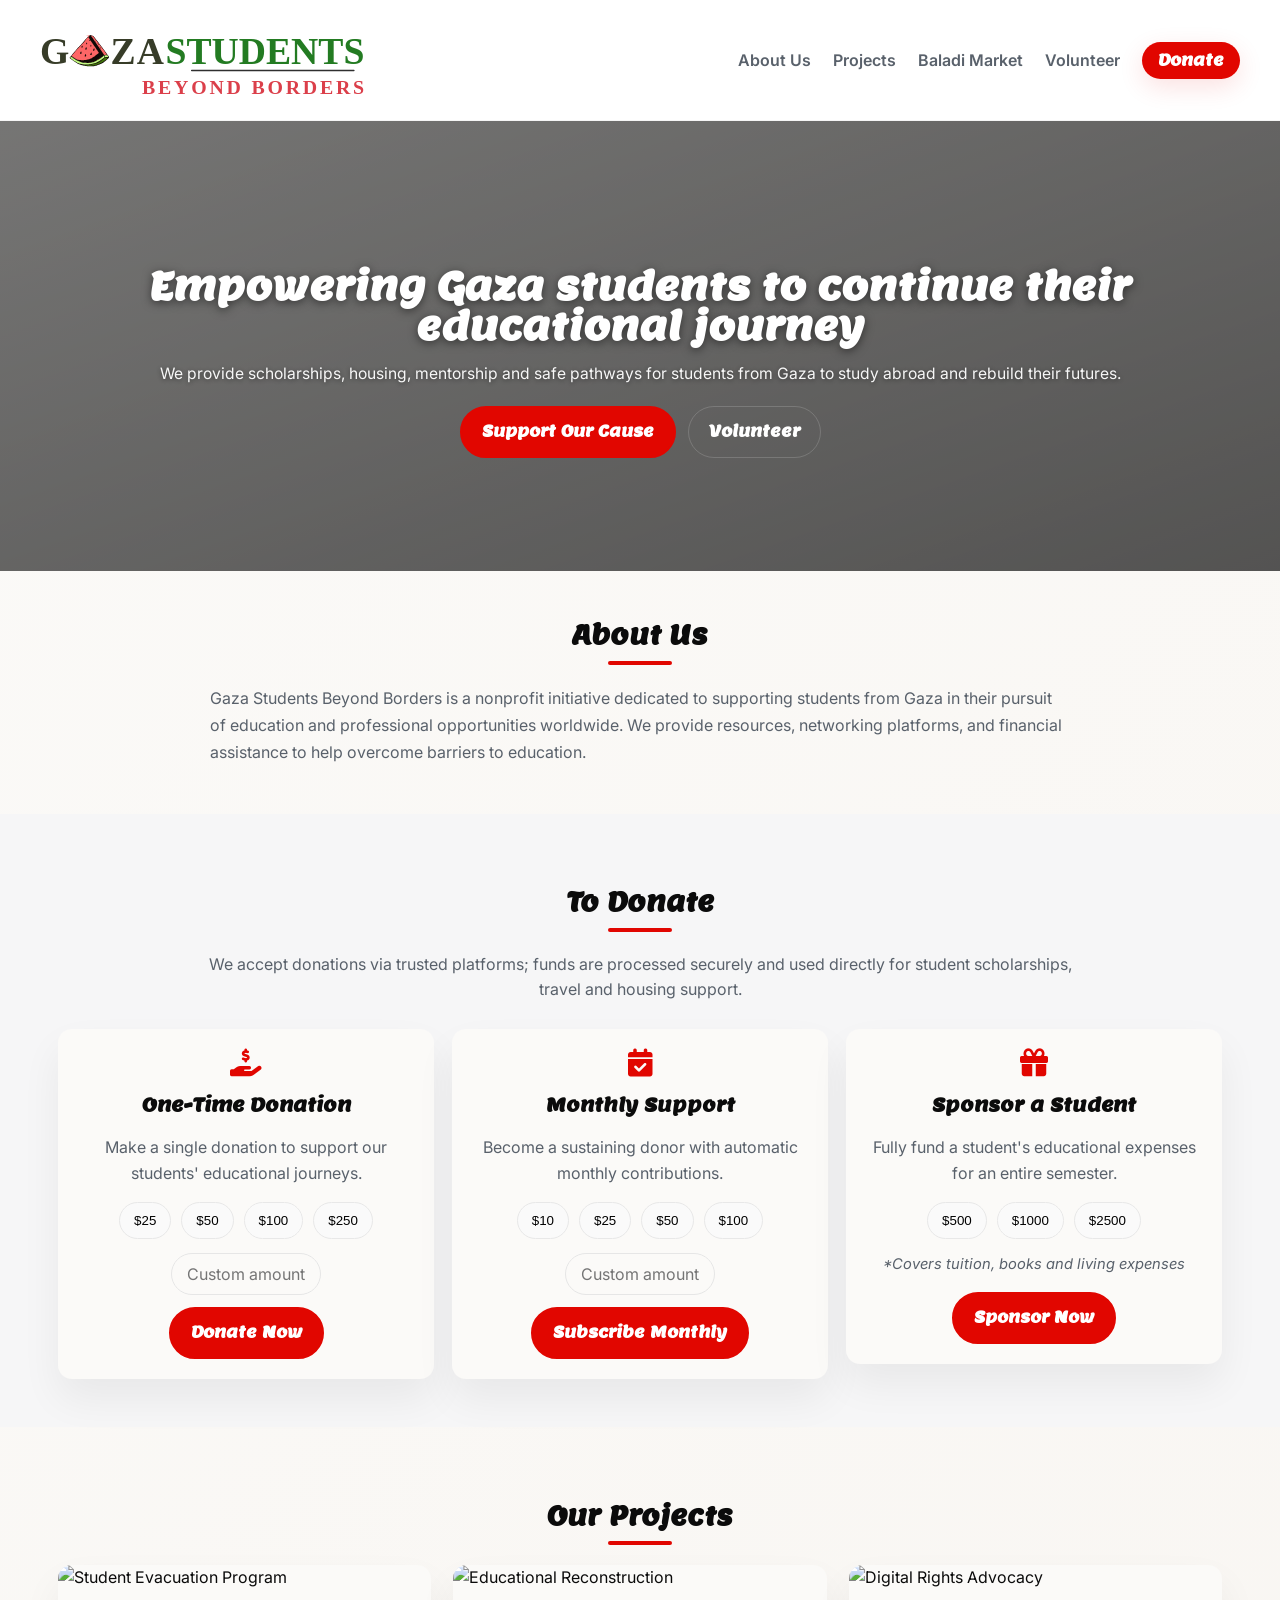
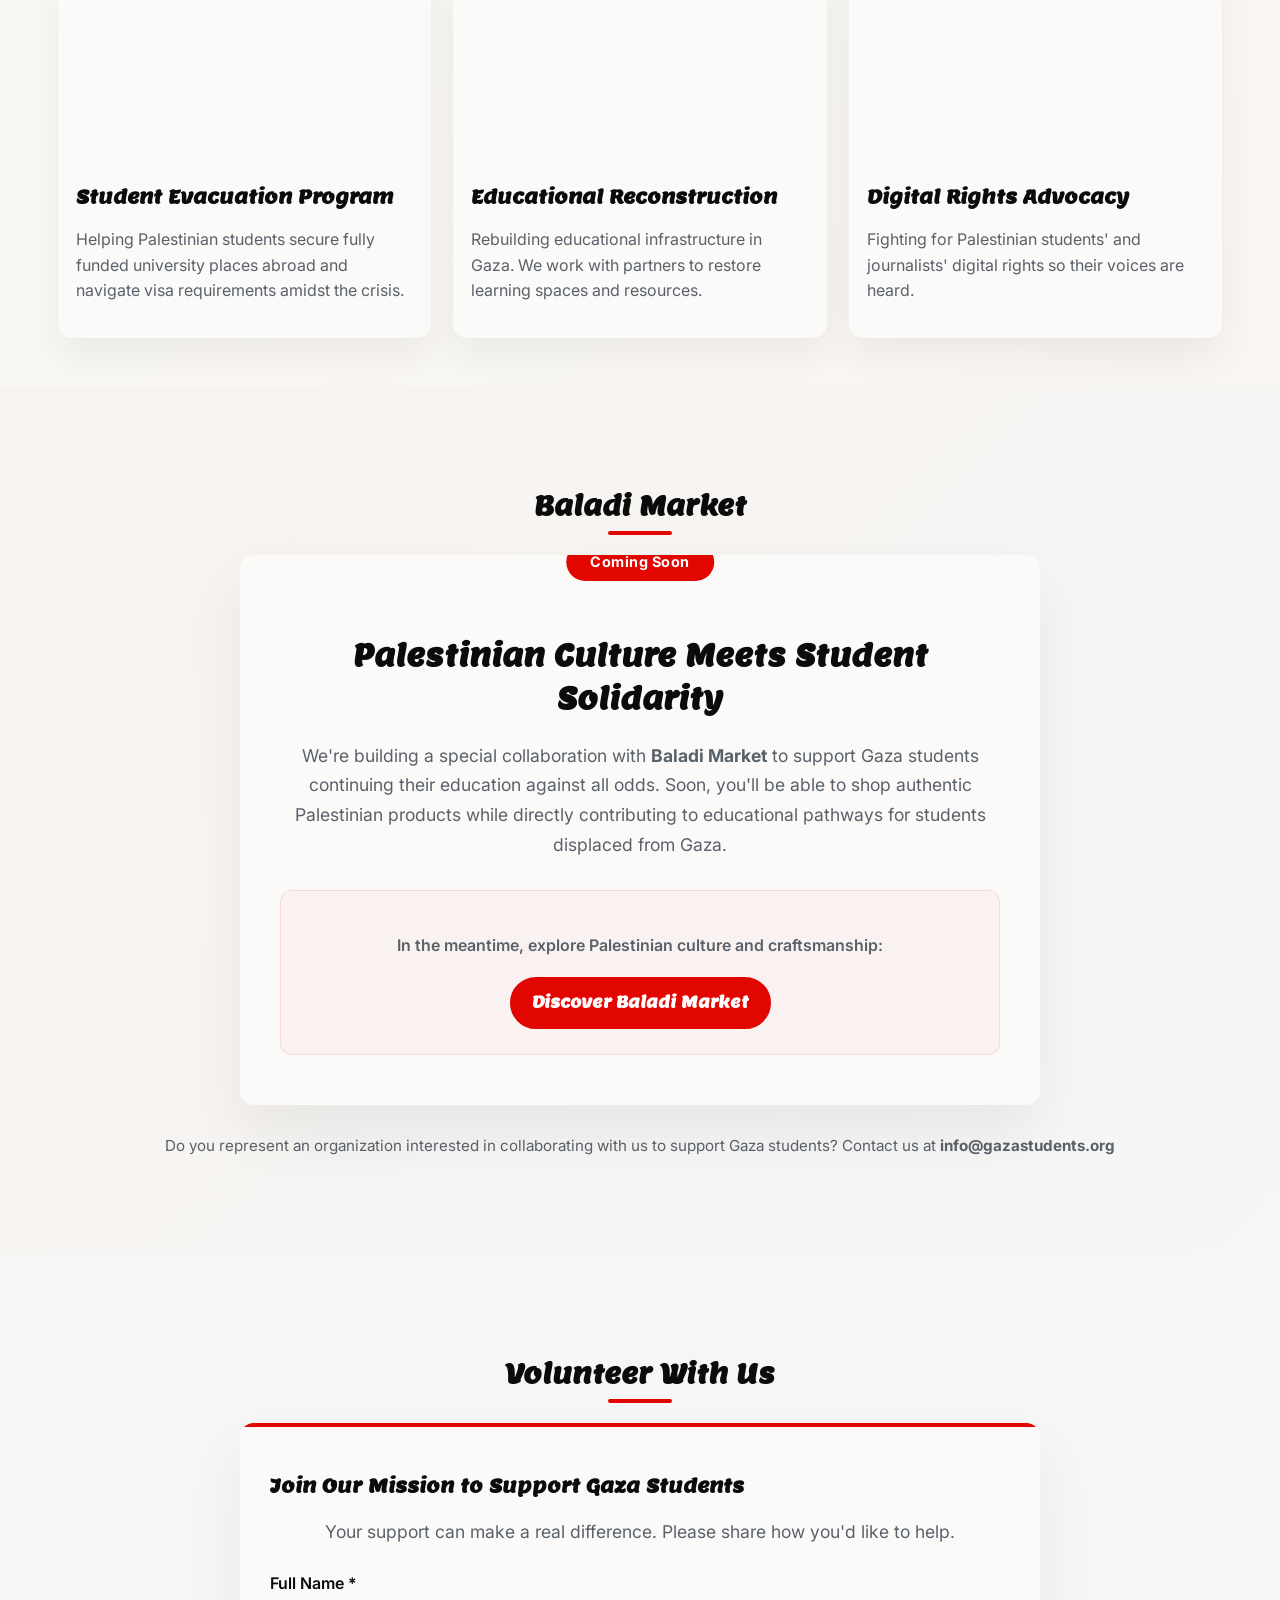
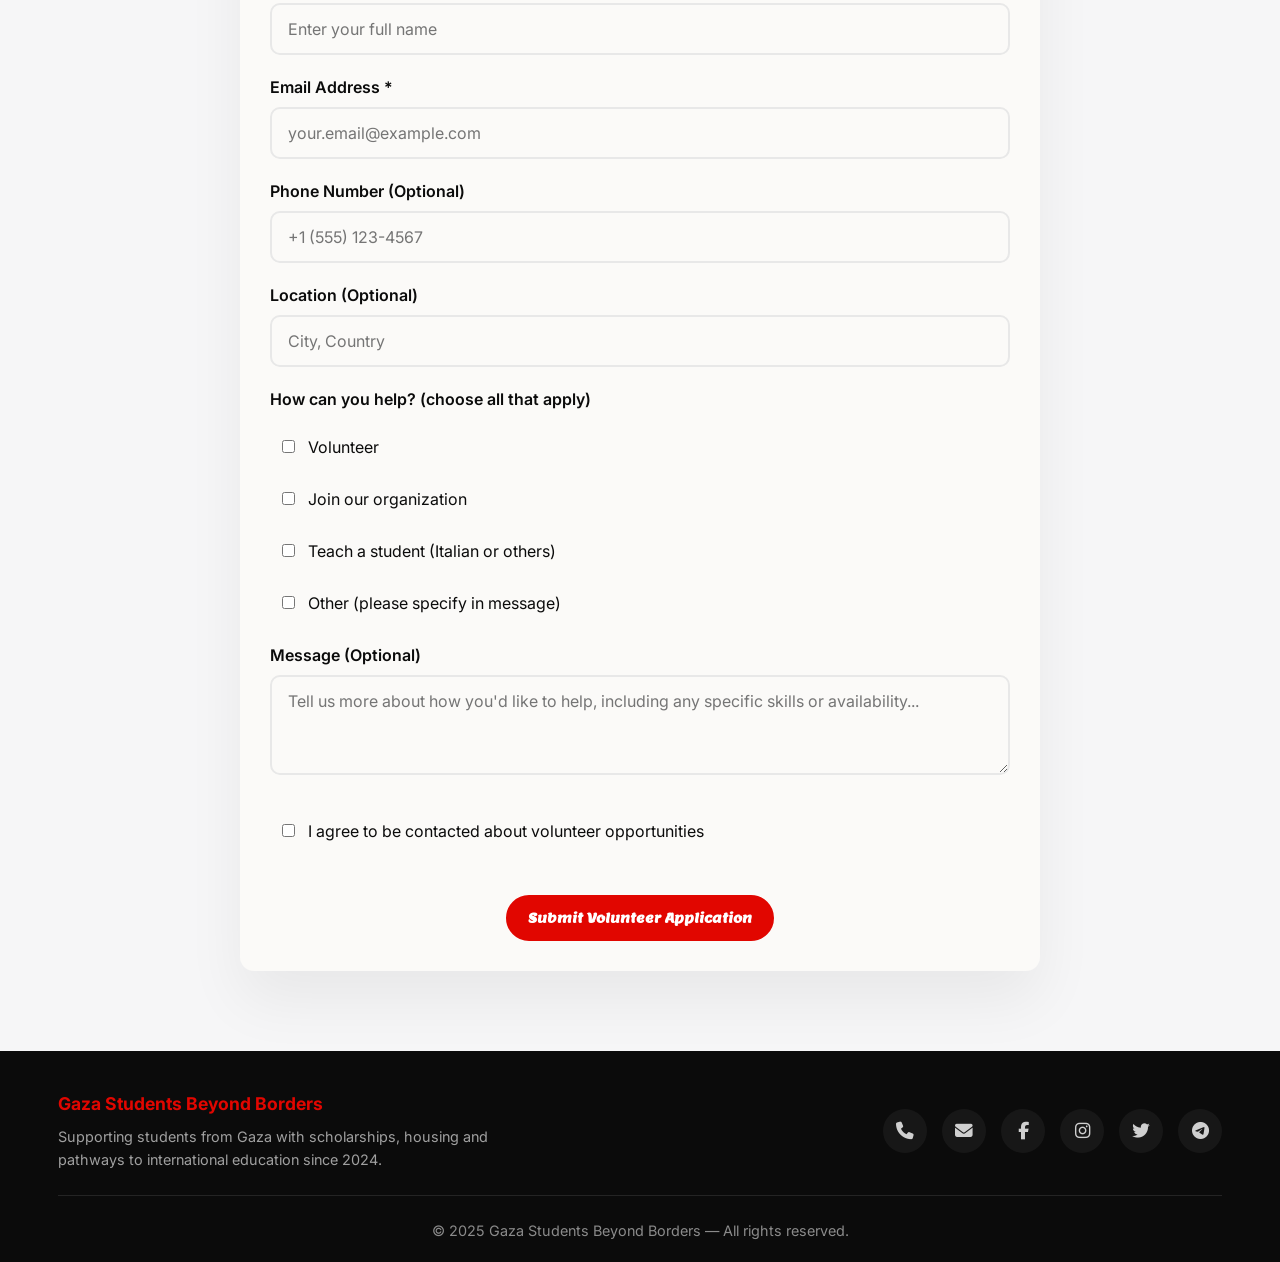
==== commit b90d362f: "Update index.html" ====
--- a/index.html
+++ b/index.html
@@ -1123,40 +1123,6 @@
         @media (min-width: 1400px) {
             .logo svg {
                 max-width: 340px;
-            }
-        }
-        /* ===== BUY ME A COFFEE FLOATING BUTTON ===== */
-        
-        .buy-coffee-btn {
-            position: fixed;
-            right: 18px;
-            bottom: 22px;
-            background: #ffdd00;
-            color: #1f2937;
-            border-radius: 999px;
-            padding: 9px 16px 9px 14px;
-            display: inline-flex;
-            align-items: center;
-            gap: 8px;
-            font-weight: 700;
-            box-shadow: 0 15px 35px rgba(0, 0, 0, 0.18);
-            z-index: 9999;
-            transition: transform .2s ease, box-shadow .2s ease;
-        }
-        
-        .buy-coffee-btn i {
-            font-size: 1rem;
-        }
-        
-        .buy-coffee-btn:hover,
-        .buy-coffee-btn:focus {
-            transform: translateY(-3px);
-            box-shadow: 0 18px 45px rgba(0, 0, 0, 0.25);
-        }
-        
-        @media (max-width: 520px) {
-            .buy-coffee-btn span {
-                display: none;
             }
         }
     </style>
@@ -1190,7 +1156,7 @@
                         <svg version="1.2" xmlns="http://www.w3.org/2000/svg" viewBox="0 0 442 358" width="80" height="72">
                             <path class="a" d="m216.5 15.4c-4.9 4-13.3 11.5-18.6 16.7-5.3 5.2-16.3 17.5-24.5 27.4-8.2 9.9-22.3 26.3-31.3 36.5-9 10.2-22.5 25-30 33-7.6 8-19.1 20.3-25.7 27.5-6.6 7.2-19.2 21.4-28 31.6-8.7 10.2-18.6 21.9-21.9 26-3.3 4.1-11.1 13.6-17.2 21.1-6.2 7.6-11.3 14.1-11.3 14.5 0 0.5 3.2 3.5 7.1 6.8 3.9 3.3 8.6 7.1 10.4 8.5 1.8 1.4 6.6 5 10.6 8.1 4.1 3.1 12.8 9.2 19.4 13.6 6.6 4.4 17.6 11.4 24.5 15.5 6.9 4.2 16.7 9.6 21.8 12.2 5 2.5 11.6 5.5 14.5 6.5 2.8 1.1 9.2 3.1 14.2 4.5 4.9 1.4 15.2 3.9 22.8 5.5 7.5 1.7 21.9 4.3 32 5.9 16.3 2.4 20.9 2.7 44.2 2.7 20.9 0 27.8-0.4 35-1.8 4.9-1 13.5-3 19-4.4 5.5-1.4 20.1-6.4 32.5-11 12.4-4.6 27.2-10.7 33-13.4 5.8-2.8 14.1-7.6 18.5-10.6 4.4-3.1 11.8-8.8 16.5-12.6 4.7-3.8 13.7-11.5 20-17.2 6.3-5.6 14.1-13.6 17.3-17.8 3.4-4.6 5.4-8.2 5-8.9-0.4-0.7-8.4-11.9-17.7-24.8-9.3-12.9-19-26.4-21.6-30-2.6-3.6-9.5-13.2-15.5-21.5-5.9-8.2-12.2-17-14-19.5-1.9-2.5-12.5-16.7-23.6-31.5-11.1-14.8-23.6-31.3-27.7-36.5-4.2-5.2-9.9-12.4-12.7-16-2.8-3.6-11.4-14.4-18.9-24-7.6-9.6-14.5-18-15.4-18.7-0.9-0.7-8.2-3.5-16.2-6.3-8-2.8-15.2-5-16-5-0.8 0.1-5.6 3.4-10.5 7.4z"/>
                             <path class="b" d="m227.5 340.7c3.3 0.2 8.3 0.2 11 0 2.8-0.2 0.1-0.3-6-0.3-6.1 0-8.3 0.1-5 0.3z"/>
-                            <path class="c" d="m222.2 17c-1.8 1.6-3.3 2.8-3.4 2.6-0.2-0.3-3 2-6.3 5-3.3 3-6.2 5.5-6.5 5.5-0.3 0-2.3 1.9-4.5 4.2-2.2 2.3-3.9 4.5-3.7 4.9 0.1 0.5-0.4 0.7-1 0.5-0.7-0.1-1.2 0.5-1 1.3 0.2 0.8 0 1.2-0.5 0.7-0.4-0.4-2 0.5-3.5 2-1.5 1.6-2.5 3.1-2.3 3.5 0.3 0.5 0 0.7-0.6 0.5-0.6-0.1-1.6 0.6-2.2 1.6-0.7 1.1-2.7 3.4-4.4 5.3-1.9 1.9-3 3.9-2.6 4.6 0.3 0.7 0.3 1 0 0.5-0.4-0.4-1.4 0-2.2 0.8-0.8 0.8-1.5 2-1.5 2.5 0 0.5-0.3 1.1-0.7 1.2-0.5 0.2-2.1 2.3-3.8 4.8-1.6 2.5-5 7.2-7.5 10.5-2.5 3.3-6.2 7.8-8.2 10-2.1 2.2-3.8 4.6-3.8 5.3 0 0.6-0.7 1.2-1.5 1.2-0.8 0-1.5 0.5-1.5 1 0 0.5-9.3 10.4-20.7 21.9-11.5 11.6-23.4 23.7-26.5 27-3.2 3.4-5.8 6.5-5.8 7.1 0 0.6-0.8 1-1.7 1-1 0-1.5 0.2-1 0.5 0.4 0.3-2.4 3.7-6.3 7.5-3.8 3.8-7 7.4-7 8 0 0.6-1.3 2.2-2.8 3.8-1.5 1.5-5.4 5.7-8.5 9.5-3.5 4.1-5.4 7.2-5 8 0.5 0.7 0.4 0.9-0.2 0.5-0.6-0.4-3.8 2.6-7.2 6.7-3.5 4.1-6.3 7.9-6.3 8.5 0 0.6-0.9 1.2-2 1.5-1.1 0.3-2 0.9-2 1.5 0 0.6-1.6 2.7-3.5 4.8-1.9 2-5.7 6.2-8.4 9.2-2.8 3-4.8 6.1-4.5 6.8 0.2 0.6 0.9 1 1.4 0.7 0.6-0.3 1 0.2 1 1 0 0.8 0.6 1.5 1.3 1.5 0.6-0.1 2.7 1.3 4.5 3 1.7 1.6 3.7 3 4.2 3 0.6 0 1 0.4 1 1 0 0.6 2.2 2 5 3.3 2.7 1.2 4.7 2.5 4.3 3-0.3 0.4-0.1 0.7 0.5 0.7 0.7 0 1.3-0.1 1.5-0.2 0.1-0.2 1.4 0.7 2.7 2 1.4 1.2 3 2.2 3.5 2.2 0.6 0 1.7 0.9 2.5 2 0.8 1.1 2.1 2 2.8 2 0.6 0 2.2 0.9 3.5 2 1.2 1.1 2.8 2 3.5 2 0.6 0 1.2 0.4 1.2 1 0 0.6 0.9 1 2 1 1.1 0 1.8 0.4 1.5 1-0.3 0.6 0.2 1 1 1 0.8 0 1.5 0.4 1.5 1 0 0.6 0.7 1 1.5 1 0.8 0 2.3 0.4 3.3 0.9 0.9 0.5 3.7 1.4 6.2 2.1 2.5 0.6 5.9 1.5 7.5 2.1 1.7 0.5 5.4 0.9 8.3 0.9 2.8 0 5.2 0.4 5.2 1 0 0.6 3.7 1 9 1 5.3 0 9 0.4 9 1 0 0.6 5.7 1 15 1 9.3 0 15-0.4 15-1 0-0.6 3.3-1 8-1 4.4 0 8.1-0.4 8.3-1 0.1-0.5 3.2-1.1 7-1.2 3.7-0.2 6.7-0.6 6.7-1 0-0.5 1.5-1 3.3-1.2 1.7-0.3 5.5-0.9 8.2-1.4 2.8-0.6 7-1.7 9.5-2.6 2.5-0.9 5.5-1.6 6.8-1.6 1.2 0 2.2-0.4 2.2-1 0-0.6 0.9-1 2-1 1.1 0 2-0.4 2-1 0-0.6 1.4-1 3-1 1.6 0 3-0.4 3-1 0-0.6 0.9-1 2-1 1.1 0 2-0.4 2-1 0-0.6 1.2-1 2.8-1 1.6 0 3.3-0.8 4.2-2 0.8-1.1 2.1-2 2.8-2 0.6 0 2.2-0.9 3.5-2 1.2-1.1 2.8-2 3.5-2 0.6 0 1-0.4 0.7-1-0.3-0.6 0.2-1 1-1 0.8 0 1.5-0.4 1.5-1 0-0.6 0.3-0.9 0.8-0.9 0.4 0.1 1.3 0.1 2 0 0.6 0 1-0.5 0.7-1.1-0.3-0.6 0.3-0.9 1.3-0.7 0.9 0.1 1.6-0.4 1.5-1-0.2-0.7 0.6-1.3 1.7-1.3 1.1 0 2-0.4 2-1 0-0.6 0.7-1 1.5-1 0.8 0 2.9-1.4 4.5-3 1.6-1.6 3.7-3 4.5-3 0.8 0 2.2-1 3-2.2 0.9-1.3 1.9-2.3 2.3-2.3 0.4 0 0.6-0.3 0.5-0.7-0.2-0.5 0.6-0.8 1.7-0.8 1.1 0 2-0.3 2-0.7 0-0.5 1.1-1.5 2.4-2.3 1.4-0.8 2.3-1.8 2.1-2.2-0.3-0.5 0.3-0.8 1.3-0.8 0.9-0.1 2.4-0.9 3.2-1.8 0.8-0.9 2.4-2.2 3.5-2.9 1.1-0.6 1.9-1.6 1.8-2.2-0.2-0.6 0.1-0.9 0.7-0.6 0.6 0.3 2.6-1.1 4.5-3 1.9-1.9 3.8-3.5 4.2-3.5 0.4 0 2.3-1.4 4.1-3 1.7-1.7 3.6-3 4.2-3 0.6 0 1.2-0.4 1.5-1 0.3-0.6-0.7-3.2-2.2-5.8-1.6-2.6-3.7-6.3-4.8-8.1-1.1-1.9-2.9-4.3-4-5.5-1.1-1.2-2.5-3.1-3.1-4.2-0.6-1-1.7-3-2.5-4.4-0.8-1.4-1.7-2.7-2-3-0.3-0.3-2.5-3.4-4.9-7-2.4-3.6-4.8-6.7-5.3-7-0.5-0.3-0.7-0.8-0.5-1.2 0.1-0.3-0.7-1.8-1.9-3.2-1.3-1.4-2.9-3.7-3.5-5.1-0.7-1.4-1.6-2.5-2-2.5-0.5 0-0.8-0.7-0.8-1.5 0-0.8-0.4-1.3-1-1-0.6 0.3-1-0.4-1-1.5 0-1.1-0.4-2-1-2-0.6 0-1-0.6-1-1.2 0-0.7-0.8-2.2-1.7-3.3-1-1.1-2.5-3.2-3.3-4.8-0.8-1.5-1.8-2.7-2.2-2.7-0.5 0-0.8-0.6-0.8-1.2 0-0.7-1.1-2.6-2.5-4.3-1.4-1.7-2.8-3.8-3-4.7-0.3-1-0.8-1.8-1.2-1.8-0.5 0-1.9-1.8-3.3-4-1.4-2.2-2.8-4-3.2-4-0.5 0-0.8-0.4-0.8-1 0-0.5-1-2.6-2.2-4.5-1.3-1.9-2.6-3.3-3-3-0.5 0.3-0.6 0.2-0.3-0.2 0.2-0.5-0.3-2.1-1.3-3.8-0.9-1.7-2.5-3.8-3.4-4.7-1-1-1.8-2.1-1.8-2.5-0.1-0.5-0.8-1.7-1.8-2.8-0.9-1.1-2.4-3.3-3.2-4.8-0.8-1.5-1.8-2.7-2.2-2.7-0.5 0-0.8-0.6-0.8-1.2 0-0.7-0.9-2.3-2-3.5-1.1-1.3-2-2.5-2-2.8 0-0.3-1.5-2.6-3.2-5.2-1.8-2.6-3.9-5.3-4.5-6-0.7-0.7-1.5-2.2-1.8-3.3-0.3-1.1-0.9-2-1.5-2-0.6 0-1-0.6-1-1.2 0-0.7-1.1-2.6-2.5-4.3-1.4-1.7-2.8-3.8-3-4.7-0.3-1-0.8-1.8-1.2-1.8-0.5 0-1.9-1.8-3.3-4-1.4-2.2-2.8-4-3.2-4-0.5 0-0.8-0.9-0.8-2 0-1.1-0.3-2.1-0.8-2.2-0.4-0.2-2.2-2.5-4-5.3-1.7-2.7-4.1-6.2-5.2-7.7-1.1-1.6-2.8-2.8-3.7-2.8-1.5 0-1.6-0.2-0.3-1 0.8-0.5 1-1 0.4-1-0.6 0-2.5 1.4-4.2 3zm11.8-2c0 0.6 0.7 0.8 1.5 0.5 1.1-0.4 1.3 0 0.9 1.3-0.3 1 0.4 2.7 1.5 4 1.2 1.2 2.1 2.5 2.1 3 0 0.4 0.8 1.6 1.7 2.7 1 1.1 2.9 3.7 4.3 5.7 1.4 2.1 2.8 3.8 3.3 3.8 0.4 0 0.5 0.5 0.2 1-0.3 0.5-0.1 1 0.5 1 0.6 0 0.8 0.5 0.5 1-0.3 0.5-0.2 1 0.3 1 0.4 0 1.8 1.8 3.2 4 1.4 2.2 2.8 4 3.3 4 0.4 0 0.7 0.6 0.7 1.3 0 0.6 0.9 2.2 2 3.5 1.1 1.2 2 2.7 2 3.2 0 0.5 0.3 0.8 0.8 0.6 0.4-0.2 0.7 0.1 0.8 0.7 0 0.7 2 4.1 4.5 7.7 2.4 3.6 4.6 6.7 5 7 0.3 0.3 1.5 2.2 2.7 4.3 1.2 2 2.6 3.7 3.2 3.7 0.6 0 1 0.9 1 2 0 1.1 0.3 2 0.8 2 0.4 0 1.8 1.8 3.2 4 1.4 2.2 2.8 4 3.3 4 0.4 0 0.7 0.8 0.7 1.8 0.1 0.9 1 2.5 2 3.5 1.1 0.9 1.9 1.8 1.8 2-0.1 0.1 1.3 2.5 3.2 5.2 1.9 2.8 4.2 5.9 5.2 7 1 1.1 1.8 2.6 1.8 3.3 0 0.6 0.4 1.2 1 1.2 0.6 0 1 0.7 1 1.5 0 0.8 0.4 1.5 1 1.5 0.6 0 1 0.6 1 1.3-0.1 0.6 1.2 2.6 2.7 4.2 1.5 1.7 3.7 4.7 4.8 6.8 1.1 2.1 3 4.9 4.3 6.2 1.2 1.4 2 2.6 1.7 2.8-0.3 0.1 0.2 0.9 1 1.7 0.9 0.8 1.6 2.1 1.5 2.8 0 0.6 0.9 1.8 2 2.5 1.1 0.6 2 1.5 2 2 0 0.4 0.9 1.7 2 3 1.1 1.2 2 2.8 2 3.5 0 0.6 0.4 1.2 1 1.2 0.6 0 1 0.7 1 1.5 0 0.8 0.7 1.7 1.5 2 0.8 0.3 1.3 0.9 1 1.5-0.3 0.6-0.1 1 0.5 1 0.6 0 1.2 0.8 1.5 1.8 0.3 0.9 1.5 2.8 2.7 4.2 1.3 1.4 2.4 3.1 2.6 3.8 0.1 0.7 0.9 1.9 1.7 2.7 0.8 0.8 1.5 1.8 1.5 2.3 0 0.4 1.6 2.4 3.5 4.5 1.9 2 3.2 3.7 2.8 3.7-0.5 0 0.3 1.1 1.7 2.5 2 2 3.3 2.5 6.8 2.3 2.3-0.2 4.2-0.6 4.2-1 0-0.5 0.3-0.7 0.8-0.7 0.4 0.1 4.4 0.1 9 0 6.6-0.1 8.2-0.4 8.2-1.6 0-0.8-0.9-2.5-2-3.7-1.1-1.3-2.7-3.6-3.4-5.3-0.8-1.7-2.6-4.3-4-6-1.4-1.7-2.6-3.3-2.6-3.7 0-0.5-0.6-0.5-1.2 0q-1.3 0.7-0.5-0.5c0.4-0.8-0.3-2.3-1.8-3.8-1.4-1.4-2.5-3.1-2.5-3.7 0-0.7-0.9-2-2-2.8-1.1-0.8-2-1.9-2-2.5 0-0.6-1-2.2-2.3-3.7-1.2-1.4-3-3.6-3.9-4.7-1-1.2-1.8-2.5-1.8-3.1 0-0.6-0.9-1.6-2-2.2-1.1-0.7-2-1.7-2-2.3 0-0.6-0.8-1.9-1.7-3-1-1.1-2.5-3.2-3.3-4.7-0.8-1.5-1.8-2.5-2.2-2.3-0.5 0.3-0.8-0.2-0.8-1 0-0.8-0.3-1.5-0.7-1.5-0.5 0-1.5-1.2-2.3-2.7-0.8-1.6-2.3-3.5-3.2-4.3-0.9-0.8-1.7-2.3-1.8-3.2 0-1-0.6-1.9-1.2-1.9-0.7-0.1-1.6-0.1-2 0-0.5 0-0.6-0.2-0.3-0.6 0.2-0.5-0.8-2.6-2.3-4.8-1.4-2.2-3.2-4.7-3.9-5.5-0.6-0.8-3.5-4.4-6.3-8-2.8-3.6-5.7-7.3-6.5-8.2-0.8-1-1.5-2.1-1.5-2.5 0.1-0.5-1.7-2.8-4-5.3-2.2-2.5-4-4.8-4-5.2 0-0.5-0.7-1.6-1.5-2.5-0.7-1-4.1-5.2-7.5-9.3-3.4-4.1-7.2-8.7-8.6-10.2-1.3-1.6-2.4-3.1-2.4-3.5 0-0.5-1.8-2.8-4-5.3-2.3-2.5-4.1-4.7-4-5 0-0.3-1.2-1.8-2.6-3.5-1.4-1.6-4.3-5-6.3-7.5-2-2.5-3.9-4.7-4.2-5-0.3-0.3-1.1-1.5-1.8-2.7-0.6-1.3-1.5-2.1-2.1-1.8-0.6 0.3-1 0-1-0.5 0-0.5-1.5-3-3.2-5.5-1.8-2.4-3.7-4.1-4.3-3.7-0.6 0.4-0.7 0.2-0.2-0.5 0.4-0.8-0.4-2.5-2-4.3-1.6-1.7-4.2-4.8-5.8-7-1.6-2.1-3.8-3.9-4.7-4-1 0-2.1-0.4-2.4-1-0.4-0.5-1.8-1-3-1-1.3 0-2.4-0.4-2.4-1 0-0.5-0.9-1-2-1-1.1 0-2-0.4-2-1 0-0.5-0.9-1-2-1-1.1 0-2.2-0.4-2.5-1-0.3-0.5-1.2-1-2-1-0.8 0-1.5 0.5-1.5 1z"/>
+                            <path class="c" d="m222.2 17c-1.8 1.6-3.3 2.8-3.4 2.6-0.2-0.3-3 2-6.3 5-3.3 3-6.2 5.5-6.5 5.5-0.3 0-2.3 1.9-4.5 4.2-2.2 2.3-3.9 4.5-3.7 4.9 0.1 0.5-0.4 0.7-1 0.5-0.7-0.1-1.2 0.5-1 1.3 0.2 0.8 0 1.2-0.5 0.7-0.4-0.4-2 0.5-3.5 2-1.5 1.6-2.5 3.1-2.3 3.5 0.3 0.5 0 0.7-0.6 0.5-0.6-0.1-1.6 0.6-2.2 1.6-0.7 1.1-2.7 3.4-4.4 5.3-1.9 1.9-3 3.9-2.6 4.6 0.3 0.7 0.3 1 0 0.5-0.4-0.4-1.4 0-2.2 0.8-0.8 0.8-1.5 2-1.5 2.5 0 0.5-0.3 1.1-0.7 1.2-0.5 0.2-2.1 2.3-3.8 4.8-1.6 2.5-5 7.2-7.5 10.5-2.5 3.3-6.2 7.8-8.2 10-2.1 2.2-3.8 4.6-3.8 5.3 0 0.6-0.7 1.2-1.5 1.2-0.8 0-1.5 0.5-1.5 1 0 0.5-9.3 10.4-20.7 21.9-11.5 11.6-23.4 23.7-26.5 27-3.2 3.4-5.8 6.5-5.8 7.1 0 0.6-0.8 1-1.7 1-1 0-1.5 0.2-1 0.5 0.4 0.3-2.4 3.7-6.3 7.5-3.8 3.8-7 7.4-7 8 0 0.6-1.3 2.2-2.8 3.8-1.5 1.5-5.4 5.7-8.5 9.5-3.5 4.1-5.4 7.2-5 8 0.5 0.7 0.4 0.9-0.2 0.5-0.6-0.4-3.8 2.6-7.2 6.7-3.5 4.1-6.3 7.9-6.3 8.5 0 0.6-0.9 1.2-2 1.5-1.1 0.3-2 0.9-2 1.5 0 0.6-1.6 2.7-3.5 4.8-1.9 2-5.7 6.2-8.4 9.2-2.8 3-4.8 6.1-4.5 6.8 0.2 0.6 0.9 1 1.4 0.7 0.6-0.3 1 0.2 1 1 0 0.8 0.6 1.5 1.3 1.5 0.6-0.1 2.7 1.3 4.5 3 1.7 1.6 3.7 3 4.2 3 0.6 0 1 0.4 1 1 0 0.6 2.2 2 5 3.3 2.7 1.2 4.7 2.5 4.3 3-0.3 0.4-0.1 0.7 0.5 0.7 0.7 0 1.3-0.1 1.5-0.2 0.1-0.2 1.4 0.7 2.7 2 1.4 1.2 3 2.2 3.5 2.2 0.6 0 1.7 0.9 2.5 2 0.8 1.1 2.1 2 2.8 2 0.6 0 2.2 0.9 3.5 2 1.2 1.1 2.8 2 3.5 2 0.6 0 1.2 0.4 1.2 1 0 0.6 0.9 1 2 1 1.1 0 1.8 0.4 1.5 1-0.3 0.6 0.2 1 1 1 0.8 0 1.5 0.4 1.5 1 0 0.6 0.7 1 1.5 1 0.8 0 2.3 0.4 3.3 0.9 0.9 0.5 3.7 1.4 6.2 2.1 2.5 0.6 5.9 1.5 7.5 2.1 1.7 0.5 5.4 0.9 8.3 0.9 2.8 0 5.2 0.4 5.2 1 0 0.6 3.7 1 9 1 5.3 0 9 0.4 9 1 0 0.6 5.7 1 15 1 9.3 0 15-0.4 15-1 0-0.6 3.3-1 8-1 4.4 0 8.1-0.4 8.3-1 0.1-0.5 3.2-1.1 7-1.2 3.7-0.2 6.7-0.6 6.7-1 0-0.5 1.5-1 3.3-1.2 1.7-0.3 5.5-0.9 8.2-1.4 2.8-0.6 7-1.7 9.5-2.6 2.5-0.9 5.5-1.6 6.8-1.6 1.2 0 2.2-0.4 2.2-1 0-0.6 0.9-1 2-1 1.1 0 2-0.4 2-1 0-0.6 1.4-1 3-1 1.6 0 3-0.4 3-1 0-0.6 0.9-1 2-1 1.1 0 2-0.4 2-1 0-0.6 1.2-1 2.8-1 1.6 0 3.3-0.8 4.2-2 0.8-1.1 2.1-2 2.8-2 0.6 0 2.2-0.9 3.5-2 1.2-1.1 2.8-2 3.5-2 0.6 0 1-0.4 0.7-1-0.3-0.6 0.2-1 1-1 0.8 0 1.5-0.4 1.5-1 0-0.6 0.3-0.9 0.8-0.9 0.4 0.1 1.3 0.1 2 0 0.6 0 1-0.5 0.7-1.1-0.3-0.6 0.3-0.9 1.3-0.7 0.9 0.1 1.6-0.4 1.5-1-0.2-0.7 0.6-1.3 1.7-1.3 1.1 0 2-0.4 2-1 0-0.6 0.7-1 1.5-1 0.8 0 2.9-1.4 4.5-3 1.6-1.6 3.7-3 4.5-3 0.8 0 2.2-1 3-2.2 0.9-1.3 1.9-2.3 2.3-2.3 0.4 0 0.6-0.3 0.5-0.7-0.2-0.5 0.6-0.8 1.7-0.8 1.1 0 2-0.3 2-0.7 0-0.5 1.1-1.5 2.4-2.3 1.4-0.8 2.3-1.8 2.1-2.2-0.3-0.5 0.3-0.8 1.3-0.8 0.9-0.1 2.4-0.9 3.2-1.8 0.8-0.9 2.4-2.2 3.5-2.9 1.1-0.6 1.9-1.6 1.8-2.2-0.2-0.6 0.1-0.9 0.7-0.6 0.6 0.3 2.6-1.1 4.5-3 1.9-1.9 3.8-3.5 4.2-3.5 0.4 0 2.3-1.4 4.1-3 1.7-1.7 3.6-3 4.2-3 0.6 0 1.2-0.4 1.5-1 0.3-0.6-0.7-3.2-2.2-5.8-1.6-2.6-3.7-6.3-4.8-8.1-1.1-1.9-2.9-4.3-4-5.5-1.1-1.2-2.5-3.1-3.1-4.2-0.6-1-1.7-3-2.5-4.4-0.8-1.4-1.7-2.7-2-3-0.3-0.3-2.5-3.4-4.9-7-2.4-3.6-4.8-6.7-5.3-7-0.5-0.3-0.7-0.8-0.5-1.2 0.1-0.3-0.7-1.8-1.9-3.2-1.3-1.4-2.9-3.7-3.5-5.1-0.7-1.4-1.6-2.5-2-2.5-0.5 0-0.8-0.7-0.8-1.5 0-0.8-0.4-1.3-1-1-0.6 0.3-1-0.4-1-1.5 0-1.1-0.4-2-1-2-0.6 0-1-0.6-1-1.2 0-0.7-0.8-2.2-1.7-3.3-1-1.1-2.5-3.2-3.3-4.8-0.8-1.5-1.8-2.7-2.2-2.7-0.5 0-0.8-0.6-0.8-1.2 0-0.7-1.1-2.6-2.5-4.3-1.4-1.7-2.8-3.8-3-4.7-0.3-1-0.8-1.8-1.2-1.8-0.5 0-1.9-1.8-3.3-4-1.4-2.2-2.8-4-3.2-4-0.5 0-0.8-0.4-0.8-1 0-0.5-1-2.6-2.2-4.5-1.3-1.9-2.6-3.3-3-3-0.5 0.3-0.6 0.2-0.3-0.2 0.2-0.5-0.3-2.1-1.3-3.8-0.9-1.7-2.5-3.8-3.4-4.7-1-1-1.8-2.1-1.8-2.5-0.1-0.5-0.8-1.7-1.8-2.8-0.9-1.1-2.4-3.3-3.2-4.8-0.8-1.5-1.8-2.7-2.2-2.7-0.5 0-0.8-0.6-0.8-1.2 0-0.7-0.9-2.3-2-3.5-1.1-1.3-2-2.5-2-2.8 0-0.3-1.5-2.6-3.2-5.2-1.8-2.6-3.9-5.3-4.5-6-0.7-0.7-1.5-2.2-1.8-3.3-0.3-1.1-0.9-2-1.5-2-0.6 0-1-0.6-1-1.2 0-0.7-1.1-2.6-2.5-4.3-1.4-1.7-2.8-3.8-3-4.7-0.3-1-0.8-1.8-1.2-1.8-0.5 0-1.9-1.8-3.3-4-1.4-2.2-2.8-4-3.2-4-0.5 0-0.8-0.9-0.8-2 0-1.1-0.3-2.1-0.8-2.2-0.4-0.2-2.2-2.5-4-5.3-1.7-2.7-4.1-6.2-5.2-7.7-1.1-1.6-2.8-2.8-3.7-2.8-1.5 0-1.6-0.2-0.3-1 0.8-0.5 1-1 0.4-1-0.6 0-2.5 1.4-4.2 3zm11.8-2c0 0.6 0.7 0.8 1.5 0.5 1.1-0.4 1.3 0 0.9 1.3-0.3 1 0.4 2.7 1.5 4 1.2 1.2 2.1 2.5 2.1 3 0 0.4 0.8 1.6 1.7 2.7 1 1.1 2.9 3.7 4.3 5.7 1.4 2.1 2.8 3.8 3.3 3.8 0.4 0 0.5 0.5 0.2 1-0.3 0.5-0.1 1 0.5 1 0.6 0 0.8 0.5 0.5 1-0.3 0.5-0.2 1 0.3 1 0.4 0 1.8 1.8 3.2 4 1.4 2.2 2.8 4 3.3 4 0.4 0 0.7 0.6 0.7 1.3 0 0.6 0.9 2.2 2 3.5 1.1 1.2 2 2.7 2 3.2 0 0.5 0.3 0.8 0.8 0.6 0.4-0.2 0.7 0.1 0.8 0.7 0 0.7 2 4.1 4.5 7.7 2.4 3.6 4.6 6.7 5 7 0.3 0.3 1.5 2.2 2.7 4.3 1.2 2 2.6 3.7 3.2 3.7 0.6 0 1 0.9 1 2 0 1.1 0.3 2 0.8 2 0.4 0 1.8 1.8 3.2 4 1.4 2.2 2.8 4 3.3 4 0.4 0 0.7 0.8 0.7 1.8 0.1 0.9 1 2.5 2 3.5 1.1 0.9 1.9 1.8 1.8 2-0.1 0.1 1.3 2.5 3.2 5.2 1.9 2.8 4.2 5.9 5.2 7 1 1.1 1.8 2.6 1.8 3.3 0 0.6 0.4 1.2 1 1.2 0.6 0 1 0.7 1 1.5 0 0.8 0.4 1.5 1 1.5 0.6 0 1 0.6 1 1.3 0 0.6 0.9 1.9 2 2.7 1.1 0.8 2 2.3 2 3.3 0 0.9 0.3 1.7 0.8 1.7 0.4 0 1.8 1.8 3.2 4 1.4 2.2 2.8 4 3.3 4 0.4 0 0.7 0.7 0.7 1.5 0 0.8 0.4 1.5 1 1.5 0.6 0 1 0.7 1 1.5 0 0.8 0.9 2.4 2 3.5 1.1 1.1 2 2.4 2 3 0 0.6 0.4 1 1 1 0.6 0 1 0.6 1 1.3-0.1 0.6 1.2 2.6 2.7 4.2 1.5 1.7 3.7 4.7 4.8 6.8 1.1 2.1 3 4.9 4.3 6.2 1.2 1.4 2 2.6 1.7 2.8-0.3 0.1 0.2 0.9 1 1.7 0.9 0.8 1.6 2.1 1.5 2.8 0 0.6 0.9 1.8 2 2.5 1.1 0.6 2 1.5 2 2 0 0.4 0.9 1.7 2 3 1.1 1.2 2 2.8 2 3.5 0 0.6 0.4 1.2 1 1.2 0.6 0 1 0.7 1 1.5 0 0.8 0.7 1.7 1.5 2 0.8 0.3 1.3 0.9 1 1.5-0.3 0.6-0.1 1 0.5 1 0.6 0 1.2 0.8 1.5 1.8 0.3 0.9 1.5 2.8 2.7 4.2 1.3 1.4 2.4 3.1 2.6 3.8 0.1 0.7 0.9 1.9 1.7 2.7 0.8 0.8 1.5 1.8 1.5 2.3 0 0.4 1.6 2.4 3.5 4.5 1.9 2 3.2 3.7 2.8 3.7-0.5 0 0.3 1.1 1.7 2.5 2 2 3.3 2.5 6.8 2.3 2.3-0.2 4.2-0.6 4.2-1 0-0.5 0.3-0.7 0.8-0.7 0.4 0.1 4.4 0.1 9 0 6.6-0.1 8.2-0.4 8.2-1.6 0-0.8-0.9-2.5-2-3.7-1.1-1.3-2.7-3.6-3.4-5.3-0.8-1.7-2.6-4.3-4-6-1.4-1.7-2.6-3.3-2.6-3.7 0-0.5-0.6-0.5-1.2 0q-1.3 0.7-0.5-0.5c0.4-0.8-0.3-2.3-1.8-3.8-1.4-1.4-2.5-3.1-2.5-3.7 0-0.7-0.9-2-2-2.8-1.1-0.8-2-1.9-2-2.5 0-0.6-1-2.2-2.3-3.7-1.2-1.4-3-3.6-3.9-4.7-1-1.2-1.8-2.5-1.8-3.1 0-0.6-0.9-1.6-2-2.2-1.1-0.7-2-1.7-2-2.3 0-0.6-0.8-1.9-1.7-3-1-1.1-2.5-3.2-3.3-4.7-0.8-1.5-1.8-2.5-2.2-2.3-0.5 0.3-0.8-0.2-0.8-1 0-0.8-0.3-1.5-0.7-1.5-0.5 0-1.5-1.2-2.3-2.7-0.8-1.6-2.3-3.5-3.2-4.3-0.9-0.8-1.7-2.3-1.8-3.2 0-1-0.6-1.9-1.2-1.9-0.7-0.1-1.6-0.1-2 0-0.5 0-0.6-0.2-0.3-0.6 0.2-0.5-0.8-2.6-2.3-4.8-1.4-2.2-3.2-4.7-3.9-5.5-0.6-0.8-3.5-4.4-6.3-8-2.8-3.6-5.7-7.3-6.5-8.2-0.8-1-1.5-2.1-1.5-2.5 0.1-0.5-1.7-2.8-4-5.3-2.2-2.5-4-4.8-4-5.2 0-0.5-0.7-1.6-1.5-2.5-0.7-1-4.1-5.2-7.5-9.3-3.4-4.1-7.2-8.7-8.6-10.2-1.3-1.6-2.4-3.1-2.4-3.5 0-0.5-1.8-2.8-4-5.3-2.3-2.5-4.1-4.7-4-5 0-0.3-1.2-1.8-2.6-3.5-1.4-1.6-4.3-5-6.3-7.5-2-2.5-3.9-4.7-4.2-5-0.3-0.3-1.1-1.5-1.8-2.7-0.6-1.3-1.5-2.1-2.1-1.8-0.6 0.3-1 0-1-0.5 0-0.5-1.5-3-3.2-5.5-1.8-2.4-3.7-4.1-4.3-3.7-0.6 0.4-0.7 0.2-0.2-0.5 0.4-0.8-0.4-2.5-2-4.3-1.6-1.7-4.2-4.8-5.8-7-1.6-2.1-3.8-3.9-4.7-4-1 0-2.1-0.4-2.4-1-0.4-0.5-1.8-1-3-1-1.3 0-2.4-0.4-2.4-1 0-0.5-0.9-1-2-1-1.1 0-2-0.4-2-1 0-0.5-0.9-1-2-1-1.1 0-2.2-0.4-2.5-1-0.3-0.5-1.2-1-2-1-0.8 0-1.5 0.5-1.5 1z"/>
                             <path class="d" d="m388.8 223.4l-12.6 1.1 7.5 16c9.9 1.2 17.5 1.5 23.3 1.5 5.8 0 10.2-0.3 9.8-0.7-0.5-0.4-0.2-1.4 0.5-2.2 1-1.2 0.9-1.3-0.3-0.5-1.1 0.7-1.3 0.5-0.7-0.9 0.5-1.2-0.1-2.5-2-4.5-1.5-1.5-2.6-2.8-2.5-3 0.1-0.1-0.8-2-2.1-4.2-1.8-3.3-2.7-4-5.2-3.8-1.6 0-8.7 0.6-15.7 1.2zm-25.8 10c-4.1 3.8-11.8 10-17 13.9-5.2 3.9-9.6 7.4-9.8 7.9-0.1 0.4-0.7 0.8-1.2 0.8-0.6 0-4 1.9-7.8 4.2-3.7 2.3-6.9 4.5-7.2 4.8-0.3 0.3-6.8 4.3-14.5 9-7.7 4.6-18.1 10.3-23 12.5-5 2.3-12.6 5.4-17 6.9-4.4 1.5-11.4 3.5-15.5 4.6-4.1 1-12.2 2.7-18 3.7-8.3 1.4-16 1.8-37.5 1.8-17.5 0-30.2-0.5-36-1.3-5-0.8-13.1-2.3-18-3.3-5-1.1-12.8-3.2-17.5-4.6-4.7-1.5-15-6-23-9.9-8-3.9-20.1-10.4-27-14.4-6.9-4-16.6-10-21.5-13.3-5-3.3-12.6-8.7-17-12.1-4.4-3.5-8.8-6.6-9.8-6.9-1.2-0.5-2.3 0.1-3.7 2-1.1 1.6-1.6 3.2-1.2 3.7 0.4 0.5 0.2 0.6-0.3 0.3-0.6-0.3-1.6 0.4-2.3 1.6-0.8 1.2-1.2 3.3-1 4.7 0.2 1.4 0.7 2.5 1.3 2.4 0.5 0 1.8 1 2.7 2.3 1 1.3 2.2 2.1 2.8 1.8 0.5-0.3 0.9-0.1 0.7 0.3-0.1 0.5 1.3 2.1 3 3.5 1.8 1.5 3.7 2.7 4.3 2.7 0.5 0 1 0.4 1 1 0 0.6 2.4 2.7 5.2 4.7 2.9 2.1 5.6 3.6 6 3.5 0.5-0.1 0.8 0.2 0.8 0.8 0 0.6 4.6 4.1 10.2 7.8 5.7 3.8 14.3 9.1 19.3 11.9 4.9 2.9 9.7 5.3 10.5 5.5 0.8 0.2 1.7 0.6 2 1 0.3 0.3 4.7 2.5 9.7 4.7 5.1 2.3 10.1 4.2 11 4.4 1 0.1 2.5 0.7 3.3 1.2 0.8 0.4 6 2.1 11.5 3.7 5.5 1.5 15.4 3.8 22 5 10.5 1.9 15.5 2.2 39.5 2.2 23.6 0 29.6-0.3 42-2.3 8-1.2 19.2-3.3 25-4.7 5.8-1.3 15.4-4.1 21.5-6.1 6.1-2 16.2-5.8 22.5-8.5 6.3-2.7 14.9-6.8 19-9 4.1-2.3 10.9-6.1 15-8.6 4.1-2.5 11.3-7.3 16-10.6 4.7-3.3 14.3-10.7 21.3-16.5 7-5.9 12.7-10.8 12.7-11.1 0-0.3-1.7-4.1-3.8-8.4l-3.7-8z"/>
                             <path class="e" d="m193.9 40.7c-4.6 4.8-7.7 8.1-6.9 7.5 0.8-0.7 1.9-0.9 2.4-0.4 0.5 0.4 0.6 0.2 0.3-0.3-0.4-0.6 0.6-2.2 2.1-3.8 1.5-1.5 3.1-2.4 3.5-2 0.5 0.5 0.7 0.1 0.5-0.7-0.1-0.8 0.3-1.4 0.9-1.3 0.7 0.2 1.2-0.3 1-1-0.1-0.6 0.5-1.1 1.3-0.9 0.8 0.2 1.2 0 0.8-0.5-0.4-0.4 0.3-1.5 1.5-2.5 1.2-0.9 1.9-1.9 1.6-2.1-0.3-0.3-4.4 3.3-9 8zm-53.9 64.8c-4.7 4.7-8.2 8.5-7.8 8.5 0.4 0 4.4-3.6 8.8-8 4.4-4.4 8-8.2 8-8.5 0-0.3-0.1-0.5-0.3-0.5-0.1 0-4.1 3.8-8.7 8.5zm243.9 113.6c0 0.5 3.6 0.6 7.8 0.3 4.3-0.4 8-0.9 8.3-1.1 0.3-0.2-3.3-0.3-7.9-0.2-4.6 0.1-8.3 0.6-8.2 1zm-47.5 25.7c0.3 0.4-0.6 1.4-2 2.2-1.3 0.8-2.4 1.8-2.4 2.3 0 0.4-0.9 0.7-2 0.7-1.1 0-1.9 0.3-1.8 0.8 0.2 0.4 0 0.7-0.4 0.7-0.4 0-1.4 1-2.3 2.3-0.8 1.2-2.2 2.2-3 2.2-0.8 0-2.9 1.4-4.5 3-1.6 1.6-3.7 3-4.5 3-0.8 0-1.5 0.5-1.5 1 0 0.6-0.9 1-2 1-1.1 0-1.9 0.6-1.8 1.3 0.2 0.6-0.5 1.1-1.5 1-0.9-0.2-1.5 0.2-1.2 0.7 0.3 0.6-0.1 1.1-0.8 1.1-0.6 0.1-1.5 0.1-2 0-0.4 0-0.7 0.4-0.7 0.9 0 0.6-0.7 1-1.5 1-0.8 0-1.3 0.3-1.1 0.8 0.3 0.4-0.9 1.3-2.5 2-1.6 0.6-2.9 1.7-2.9 2.2 0 0.6 3-0.9 6.8-3.2 3.7-2.4 12.1-8 18.7-12.6 6.6-4.5 13.8-9.8 16-11.7 3-2.6 3.6-3.4 2.1-3.5-1 0-1.5 0.3-1.2 0.8zm-283.4 3.7c0 0.3 2.1 1.8 4.7 3.5 2.7 1.6 5.1 3 5.5 3 0.5 0 0.1-0.7-0.7-1.5-0.8-0.8-1.8-1.5-2.3-1.5-0.4 0-1.6-0.8-2.7-1.7-1.2-1-2.6-1.9-3.3-2-0.7-0.2-1.2-0.1-1.2 0.2zm40.5 25.1c1.1 0.9 5.1 3.1 9 5.1 5.1 2.6 6.4 2.9 4.7 1.4-1.2-1.2-2.9-2.1-3.7-2.1-0.8 0-1.5-0.4-1.5-1 0-0.6-0.5-0.8-1-0.5-0.6 0.3-2.1-0.6-3.5-2-1.4-1.4-3.3-2.5-4.3-2.5-1.5 0.1-1.5 0.2 0.3 1.6zm178.5 11.4c0 0.6-0.9 1-2 1-1.1 0-2 0.4-2 1 0 0.6 1.8 0.4 4.5-0.5 2.5-0.8 4.5-1.7 4.5-2 0-0.3-1.1-0.5-2.5-0.5-1.4 0-2.5 0.4-2.5 1zm-144.5 5.1c2.7 1.1 5.3 1.6 5.7 1.2 0.4-0.4-0.5-0.9-2-1.1-1.5-0.1-2.8-0.7-3-1.2-0.1-0.6-1.4-1-3-0.9-2.2 0-1.9 0.3 2.3 2zm130 0c-4 1.5-4.3 1.7-1.5 1.3 1.9-0.4 5.1-1.3 7-2 2-0.7 2.6-1.2 1.5-1.2-1.1 0-4.3 0.9-7 1.9zm-12.5 2.9c-0.8 0.5-2.7 1-4.3 1-1.5 0-2.7 0.4-2.7 1 0 0.6 1.1 0.7 2.7 0.3 1.6-0.3 4.8-1.2 7.3-1.9 3.9-1.1 4.1-1.2 1.5-1.3-1.7 0-3.7 0.4-4.5 0.9zm-15.8 2.8c-2.8 0.1-5.2 0.7-5.2 1.2 0 0.6-3.3 1-8 1-4.7 0-8 0.4-8 1 0 0.6 1.5 1 3.2 0.9 1.8 0 5.8-0.5 8.8-1 3-0.5 7.5-1.1 10-1.5 2.5-0.3 4.7-0.8 5-1 0.3-0.2 0.3-0.5 0-0.6-0.3-0.2-2.9-0.2-5.8 0zm-64.2 2.5c0.3 0.2 3.3 0.7 6.7 1.1 4 0.4 6.3 0.2 6.3-0.4 0-0.6-2.9-1-6.8-1-3.7 0-6.5 0.1-6.2 0.3z"/>
                             <path class="f" d="m378.9 251.3c-3 2.9-6.8 6.3-8.4 7.7-1.7 1.4-8.4 6.6-15 11.6-6.6 5-13.6 10.1-15.5 11.4-1.9 1.3-3.7 2.7-4 3-0.3 0.4-3.4 2.6-7 5-3.6 2.4-10.8 6.5-16 9.1-5.2 2.6-13.5 6.1-18.5 7.7-4.9 1.7-14.8 4.7-22 6.7-7.1 1.9-20.8 5.3-30.2 7.5-9.5 2.2-21.9 4.5-27.5 5.1-6.7 0.8-18.3 0.9-32.8 0.5-12.4-0.3-23.7-0.8-25.2-1.1-1.6-0.3-2.8-0.2-2.8 0.2 0 0.5 0.6 0.9 1.3 1 0.6 0 7.3 1.3 14.7 2.7 7.4 1.4 20.6 3.5 29.3 4.6 8.6 1.1 19.9 2 25 2 5 0 13.7-0.7 19.2-1.5 5.5-0.7 12.5-1.8 15.5-2.3 3-0.6 10.5-2.2 16.5-3.6 6.1-1.5 17.8-4.9 26-7.7 8.3-2.8 20.2-7.5 26.5-10.5 6.3-3 16-8 21.5-11.1 5.5-3.1 15.4-9.2 22-13.6 6.6-4.4 14.7-10 18-12.6 3.3-2.5 10.3-8.7 15.5-13.8 5.2-5 9.3-9.3 9-9.6-0.3-0.3-6.1-1-13-1.7-6.9-0.6-13.4-1.3-14.5-1.5-1.5-0.3-3.7 1.2-7.6 4.8z"/>
@@ -1494,307 +1460,248 @@
         </div>
     </footer>
 
-    <!-- floating Buy Me a Coffee button -->
-    <a href="https://buymeacoffee.com/yahya2?new=1" class="buy-coffee-btn" target="_blank" rel="noopener">
-        <i class="fa-solid fa-mug-hot" aria-hidden="true"></i>
-        <span>Buy a student a coffee</span>
-    </a>
-
-    <script>
-        // ===== ENHANCED MOBILE MENU FUNCTIONALITY =====
-        (function() {
-            'use strict';
-
-            // your links
-            const GOFUNDME_URL = 'https://gofund.me/834facd61';
-
-            // helper to open gofundme with amount
-            function openGoFundMe(amount, isMonthly) {
-                let url = GOFUNDME_URL;
-                const params = [];
-                if (amount && amount.toString().trim() !== '') {
-                    params.push('amount=' + encodeURIComponent(amount.toString().trim()));
+   <script>
+    // ===== ENHANCED MOBILE MENU FUNCTIONALITY =====
+    (function() {
+        'use strict';
+
+        const hamburger = document.getElementById('hamburger');
+        const backdrop = document.getElementById('mobileMenuBackdrop');
+        const menuPanel = document.getElementById('mobileMenuPanel');
+        const closeBtn = document.getElementById('mobileMenuClose');
+        const menuLinks = menuPanel.querySelectorAll('a');
+        let lastFocusedElement = null;
+
+        // Toggle mobile menu
+        function toggleMobileMenu(show) {
+            const isOpening = show !== undefined ? show : !backdrop.classList.contains('active');
+
+            if (isOpening) {
+                lastFocusedElement = document.activeElement;
+                backdrop.classList.add('active');
+                hamburger.classList.add('is-active');
+                hamburger.setAttribute('aria-expanded', 'true');
+                backdrop.setAttribute('aria-hidden', 'false');
+                menuPanel.setAttribute('aria-hidden', 'false');
+                document.documentElement.classList.add('no-scroll');
+
+                // Set focus to close button
+                setTimeout(() => closeBtn.focus(), 100);
+            } else {
+                backdrop.classList.remove('active');
+                hamburger.classList.remove('is-active');
+                hamburger.setAttribute('aria-expanded', 'false');
+                backdrop.setAttribute('aria-hidden', 'true');
+                menuPanel.setAttribute('aria-hidden', 'true');
+                document.documentElement.classList.remove('no-scroll');
+
+                // Return focus to last focused element
+                if (lastFocusedElement) {
+                    lastFocusedElement.focus();
                 }
-                if (isMonthly) {
-                    params.push('recurring=1');
+            }
+        }
+
+        // Event listeners
+        hamburger.addEventListener('click', () => toggleMobileMenu(true));
+        closeBtn.addEventListener('click', () => toggleMobileMenu(false));
+
+        // Close menu when backdrop is clicked
+        backdrop.addEventListener('click', (e) => {
+            if (e.target === backdrop) {
+                toggleMobileMenu(false);
+            }
+        });
+
+        // Close menu when menu links are clicked
+        menuLinks.forEach(link => {
+            link.addEventListener('click', () => {
+                toggleMobileMenu(false);
+            });
+        });
+
+        // Close menu on escape key
+        document.addEventListener('keydown', (e) => {
+            if (e.key === 'Escape' && backdrop.classList.contains('active')) {
+                toggleMobileMenu(false);
+            }
+        });
+
+        // Close menu on window resize (if resizing to larger screen)
+        window.addEventListener('resize', () => {
+            if (window.innerWidth > 900 && backdrop.classList.contains('active')) {
+                toggleMobileMenu(false);
+            }
+        });
+
+        // ===== EXISTING WEBSITE FUNCTIONALITY =====
+        // Enhanced donation chips functionality
+        document.querySelectorAll(".amounts").forEach((group) => {
+            group.addEventListener("click", function(e) {
+                const btn = e.target.closest("button[data-amount]");
+                if (!btn) return;
+
+                group
+                    .querySelectorAll(".chip")
+                    .forEach((c) => c.classList.remove("active"));
+                btn.classList.add("active");
+
+                const parent = group.closest(".don-card");
+                const input = parent.querySelector("input");
+                if (input)
+                    input.value = btn.getAttribute("data-amount");
+            });
+        });
+
+        // Clear active chips when custom input is used
+        document
+            .querySelectorAll(".custom-amount input")
+            .forEach((input) => {
+                input.addEventListener("input", function() {
+                    const parent = this.closest(".don-card");
+                    parent
+                        .querySelectorAll(".chip")
+                        .forEach((c) => c.classList.remove("active"));
+                });
+            });
+
+        // Enhanced volunteer form behavior
+        const volunteerForm = document.getElementById("volunteer-form");
+
+        if (volunteerForm) {
+            volunteerForm.addEventListener("submit", function(e) {
+                e.preventDefault();
+
+                // Simple validation
+                const name = document.getElementById("full-name").value.trim();
+                const email = document.getElementById("contact-email").value.trim();
+                const contact = document.getElementById("can-contact").checked;
+
+                if (!name) {
+                    alert("Please provide your full name.");
+                    document.getElementById("full-name").focus();
+                    return;
                 }
-                if (params.length) {
-                    url += (url.indexOf('?') === -1 ? '?' : '&') + params.join('&');
+
+                if (!email) {
+                    alert("Please provide your email address.");
+                    document.getElementById("contact-email").focus();
+                    return;
                 }
-                window.open(url, '_blank', 'noopener');
-            }
-
-            const hamburger = document.getElementById('hamburger');
-            const backdrop = document.getElementById('mobileMenuBackdrop');
-            const menuPanel = document.getElementById('mobileMenuPanel');
-            const closeBtn = document.getElementById('mobileMenuClose');
-            const menuLinks = menuPanel.querySelectorAll('a');
-            let lastFocusedElement = null;
-
-            // Toggle mobile menu
-            function toggleMobileMenu(show) {
-                const isOpening = show !== undefined ? show : !backdrop.classList.contains('active');
-
-                if (isOpening) {
-                    lastFocusedElement = document.activeElement;
-                    backdrop.classList.add('active');
-                    hamburger.classList.add('is-active');
-                    hamburger.setAttribute('aria-expanded', 'true');
-                    backdrop.setAttribute('aria-hidden', 'false');
-                    menuPanel.setAttribute('aria-hidden', 'false');
-                    document.documentElement.classList.add('no-scroll');
-
-                    // Set focus to close button
-                    setTimeout(() => closeBtn.focus(), 100);
-                } else {
-                    backdrop.classList.remove('active');
-                    hamburger.classList.remove('is-active');
-                    hamburger.setAttribute('aria-expanded', 'false');
-                    backdrop.setAttribute('aria-hidden', 'true');
-                    menuPanel.setAttribute('aria-hidden', 'true');
-                    document.documentElement.classList.remove('no-scroll');
-
-                    // Return focus to last focused element
-                    if (lastFocusedElement) {
-                        lastFocusedElement.focus();
+
+                if (!contact) {
+                    alert("Please agree to be contacted about volunteer opportunities.");
+                    return;
+                }
+
+                // Prepare form data for Google Apps Script
+                const formData = new FormData(volunteerForm);
+                const urlEncodedData = new URLSearchParams();
+                
+                for (const [key, value] of formData.entries()) {
+                    if (key === 'help_options') {
+                        urlEncodedData.append(key, value);
+                    } else {
+                        urlEncodedData.set(key, value);
                     }
                 }
-            }
-
-            // Event listeners
-            hamburger.addEventListener('click', () => toggleMobileMenu(true));
-            closeBtn.addEventListener('click', () => toggleMobileMenu(false));
-
-            // Close menu when backdrop is clicked
-            backdrop.addEventListener('click', (e) => {
-                if (e.target === backdrop) {
-                    toggleMobileMenu(false);
+
+                // Show loading state
+                const submitBtn = volunteerForm.querySelector('button[type="submit"]');
+                const originalText = submitBtn.textContent;
+                submitBtn.textContent = 'Submitting...';
+                submitBtn.disabled = true;
+
+                // Your Web App URL
+                const WEB_APP_URL = 'https://script.google.com/macros/s/AKfycbyIWu9C858IMdEcGGTWgt2_nGlrxFRnUB3I0SE5ZtNm5ZnLql4TCeHqc3moH-4VchYu/exec';
+                
+                // Send data to Google Apps Script
+                fetch(WEB_APP_URL, {
+                        method: 'POST',
+                        body: urlEncodedData
+                    })
+                    .then(response => {
+                        if (!response.ok) {
+                            throw new Error('Network response was not ok');
+                        }
+                        return response.json();
+                    })
+                    .then(result => {
+                        if (result.result === 'success') {
+                            alert("Thank you for your interest in volunteering! We have received your application and will contact you soon.");
+                            volunteerForm.reset();
+                        } else {
+                            throw new Error(result.error || 'Unknown error from server');
+                        }
+                    })
+                    .catch(error => {
+                        console.error('Error:', error);
+                        alert("Sorry, there was an error submitting your form. Please try again or contact us directly.");
+                    })
+                    .finally(() => {
+                        submitBtn.textContent = originalText;
+                        submitBtn.disabled = false;
+                    });
+            });
+        }
+
+        // Enhanced scroll animations
+        const observerOptions = {
+            threshold: 0.1,
+            rootMargin: "0px 0px -50px 0px",
+        };
+
+        const observer = new IntersectionObserver((entries) => {
+            entries.forEach((entry) => {
+                if (entry.isIntersecting) {
+                    entry.target.classList.add("visible");
                 }
             });
-
-            // Close menu when menu links are clicked
-            menuLinks.forEach(link => {
-                link.addEventListener('click', () => {
-                    toggleMobileMenu(false);
-                });
-            });
-
-            // Close menu on escape key
-            document.addEventListener('keydown', (e) => {
-                if (e.key === 'Escape' && backdrop.classList.contains('active')) {
-                    toggleMobileMenu(false);
-                }
-            });
-
-            // Close menu on window resize (if resizing to larger screen)
-            window.addEventListener('resize', () => {
-                if (window.innerWidth > 900 && backdrop.classList.contains('active')) {
-                    toggleMobileMenu(false);
-                }
-            });
-
-            // ===== EXISTING WEBSITE FUNCTIONALITY =====
-            // Enhanced donation chips functionality
-            document.querySelectorAll(".amounts").forEach((group) => {
-                group.addEventListener("click", function(e) {
-                    const btn = e.target.closest("button[data-amount]");
-                    if (!btn) return;
-
-                    group
-                        .querySelectorAll(".chip")
-                        .forEach((c) => c.classList.remove("active"));
-                    btn.classList.add("active");
-
-                    const parent = group.closest(".don-card");
-                    const input = parent.querySelector("input");
-                    if (input)
-                        input.value = btn.getAttribute("data-amount");
-                });
-            });
-
-            // Clear active chips when custom input is used
-            document
-                .querySelectorAll(".custom-amount input")
-                .forEach((input) => {
-                    input.addEventListener("input", function() {
-                        const parent = this.closest(".don-card");
-                        parent
-                            .querySelectorAll(".chip")
-                            .forEach((c) => c.classList.remove("active"));
-                    });
-                });
-
-            // ===== CONNECT DONATION CARDS TO GOFUNDME =====
-            document.querySelectorAll(".don-card").forEach((card) => {
-                const titleText = (card.querySelector("h3") ? .textContent || "").toLowerCase();
-                const isMonthly = titleText.includes("monthly");
-                const chips = card.querySelectorAll(".chip[data-amount]");
-                const customInput = card.querySelector(".custom-amount input");
-                const actionBtn = card.querySelector(".donate-button .btn");
-
-                // when user clicks a chip -> go to gofundme with that amount
-                chips.forEach((chip) => {
-                    chip.addEventListener("click", () => {
-                        const amt = chip.getAttribute("data-amount");
-                        openGoFundMe(amt, isMonthly);
-                    });
-                });
-
-                // when user clicks the main button -> use active chip or custom
-                if (actionBtn) {
-                    actionBtn.addEventListener("click", (e) => {
-                        e.preventDefault();
-                        let chosenAmount = "";
-
-                        const activeChip = card.querySelector(".chip.active[data-amount]");
-                        if (activeChip) {
-                            chosenAmount = activeChip.getAttribute("data-amount");
-                        } else if (customInput && customInput.value.trim() !== "") {
-                            chosenAmount = customInput.value.trim();
-                        }
-
-                        openGoFundMe(chosenAmount, isMonthly);
+        }, observerOptions);
+
+        // Observe all sections
+        document.querySelectorAll("section").forEach((section) => {
+            observer.observe(section);
+        });
+
+        // Enhanced header behavior on scroll
+        let lastScrollY = window.scrollY;
+        const header = document.querySelector("header");
+
+        window.addEventListener("scroll", () => {
+            if (window.scrollY > 100) {
+                header.style.background = "rgba(255, 255, 255, 0.95)";
+                header.style.boxShadow = "0 2px 20px rgba(0, 0, 0, 0.1)";
+            } else {
+                header.style.background = "rgba(255, 255, 255, 0.98)";
+                header.style.boxShadow = "none";
+            }
+            lastScrollY = window.scrollY;
+        });
+
+        // Smooth scrolling for anchor links
+        document.querySelectorAll('a[href^="#"]').forEach((anchor) => {
+            anchor.addEventListener("click", function(e) {
+                const targetId = this.getAttribute("href");
+                if (targetId === "#") return;
+
+                const targetElement = document.querySelector(targetId);
+                if (targetElement) {
+                    e.preventDefault();
+                    const headerHeight = document.querySelector("header").offsetHeight;
+                    const targetPosition = targetElement.getBoundingClientRect().top + window.pageYOffset - headerHeight;
+
+                    window.scrollTo({
+                        top: targetPosition,
+                        behavior: "smooth"
                     });
                 }
             });
-
-            // Enhanced volunteer form behavior
-            const volunteerForm = document.getElementById("volunteer-form");
-
-            if (volunteerForm) {
-                volunteerForm.addEventListener("submit", function(e) {
-                    e.preventDefault();
-
-                    // Simple validation
-                    const name = document.getElementById("full-name").value.trim();
-                    const email = document.getElementById("contact-email").value.trim();
-                    const contact = document.getElementById("can-contact").checked;
-
-                    if (!name) {
-                        alert("Please provide your full name.");
-                        document.getElementById("full-name").focus();
-                        return;
-                    }
-
-                    if (!email) {
-                        alert("Please provide your email address.");
-                        document.getElementById("contact-email").focus();
-                        return;
-                    }
-
-                    if (!contact) {
-                        alert("Please agree to be contacted about volunteer opportunities.");
-                        return;
-                    }
-
-                    // Prepare form data for Google Apps Script
-                    const formData = new FormData(volunteerForm);
-                    const urlEncodedData = new URLSearchParams();
-
-                    for (const [key, value] of formData.entries()) {
-                        if (key === 'help_options') {
-                            urlEncodedData.append(key, value);
-                        } else {
-                            urlEncodedData.set(key, value);
-                        }
-                    }
-
-                    // Show loading state
-                    const submitBtn = volunteerForm.querySelector('button[type="submit"]');
-                    const originalText = submitBtn.textContent;
-                    submitBtn.textContent = 'Submitting...';
-                    submitBtn.disabled = true;
-
-                    // Your Web App URL
-                    const WEB_APP_URL = 'https://script.google.com/macros/s/AKfycbyIWu9C858IMdEcGGTWgt2_nGlrxFRnUB3I0SE5ZtNm5ZnLql4TCeHqc3moH-4VchYu/exec';
-
-                    // Send data to Google Apps Script
-                    fetch(WEB_APP_URL, {
-                            method: 'POST',
-                            body: urlEncodedData
-                        })
-                        .then(response => {
-                            if (!response.ok) {
-                                throw new Error('Network response was not ok');
-                            }
-                            return response.json();
-                        })
-                        .then(result => {
-                            if (result.result === 'success') {
-                                alert("Thank you for your interest in volunteering! We have received your application and will contact you soon.");
-                                volunteerForm.reset();
-                            } else {
-                                throw new Error(result.error || 'Unknown error from server');
-                            }
-                        })
-                        .catch(error => {
-                            console.error('Error:', error);
-                            alert("Sorry, there was an error submitting your form. Please try again or contact us directly.");
-                        })
-                        .finally(() => {
-                            submitBtn.textContent = originalText;
-                            submitBtn.disabled = false;
-                        });
-                });
-            }
-
-            // Enhanced scroll animations
-            const observerOptions = {
-                threshold: 0.1,
-                rootMargin: "0px 0px -50px 0px",
-            };
-
-            const observer = new IntersectionObserver((entries) => {
-                entries.forEach((entry) => {
-                    if (entry.isIntersecting) {
-                        entry.target.classList.add("visible");
-                    }
-                });
-            }, observerOptions);
-
-            // Observe all sections
-            document.querySelectorAll("section").forEach((section) => {
-                observer.observe(section);
-            });
-
-            // Enhanced header behavior on scroll
-            let lastScrollY = window.scrollY;
-            const header = document.querySelector("header");
-
-            window.addEventListener("scroll", () => {
-                if (window.scrollY > 100) {
-                    header.style.background = "rgba(255, 255, 255, 0.95)";
-                    header.style.boxShadow = "0 2px 20px rgba(0, 0, 0, 0.1)";
-                } else {
-                    header.style.background = "rgba(255, 255, 255, 0.98)";
-                    header.style.boxShadow = "none";
-                }
-                lastScrollY = window.scrollY;
-            });
-
-            // Smooth scrolling for anchor links
-            document.querySelectorAll('a[href^="#"]').forEach((anchor) => {
-                anchor.addEventListener("click", function(e) {
-                    const targetId = this.getAttribute("href");
-                    if (targetId === "#") return;
-
-                    const targetElement = document.querySelector(targetId);
-                    if (targetElement) {
-                        e.preventDefault();
-                        const headerHeight = document.querySelector("header").offsetHeight;
-                        const targetPosition = targetElement.getBoundingClientRect().top + window.pageYOffset - headerHeight;
-
-                        window.scrollTo({
-                            top: targetPosition,
-                            behavior: "smooth"
-                        });
-                    }
-                });
-            });
-
-            console.log("Enhanced mobile menu initialized & donate cards connected to GoFundMe & coffee button added");
-        })();
-    </script>
+        });
+
+        console.log("Enhanced mobile menu initialized");
+    })();
+</script>
 </body>
 
 </html>
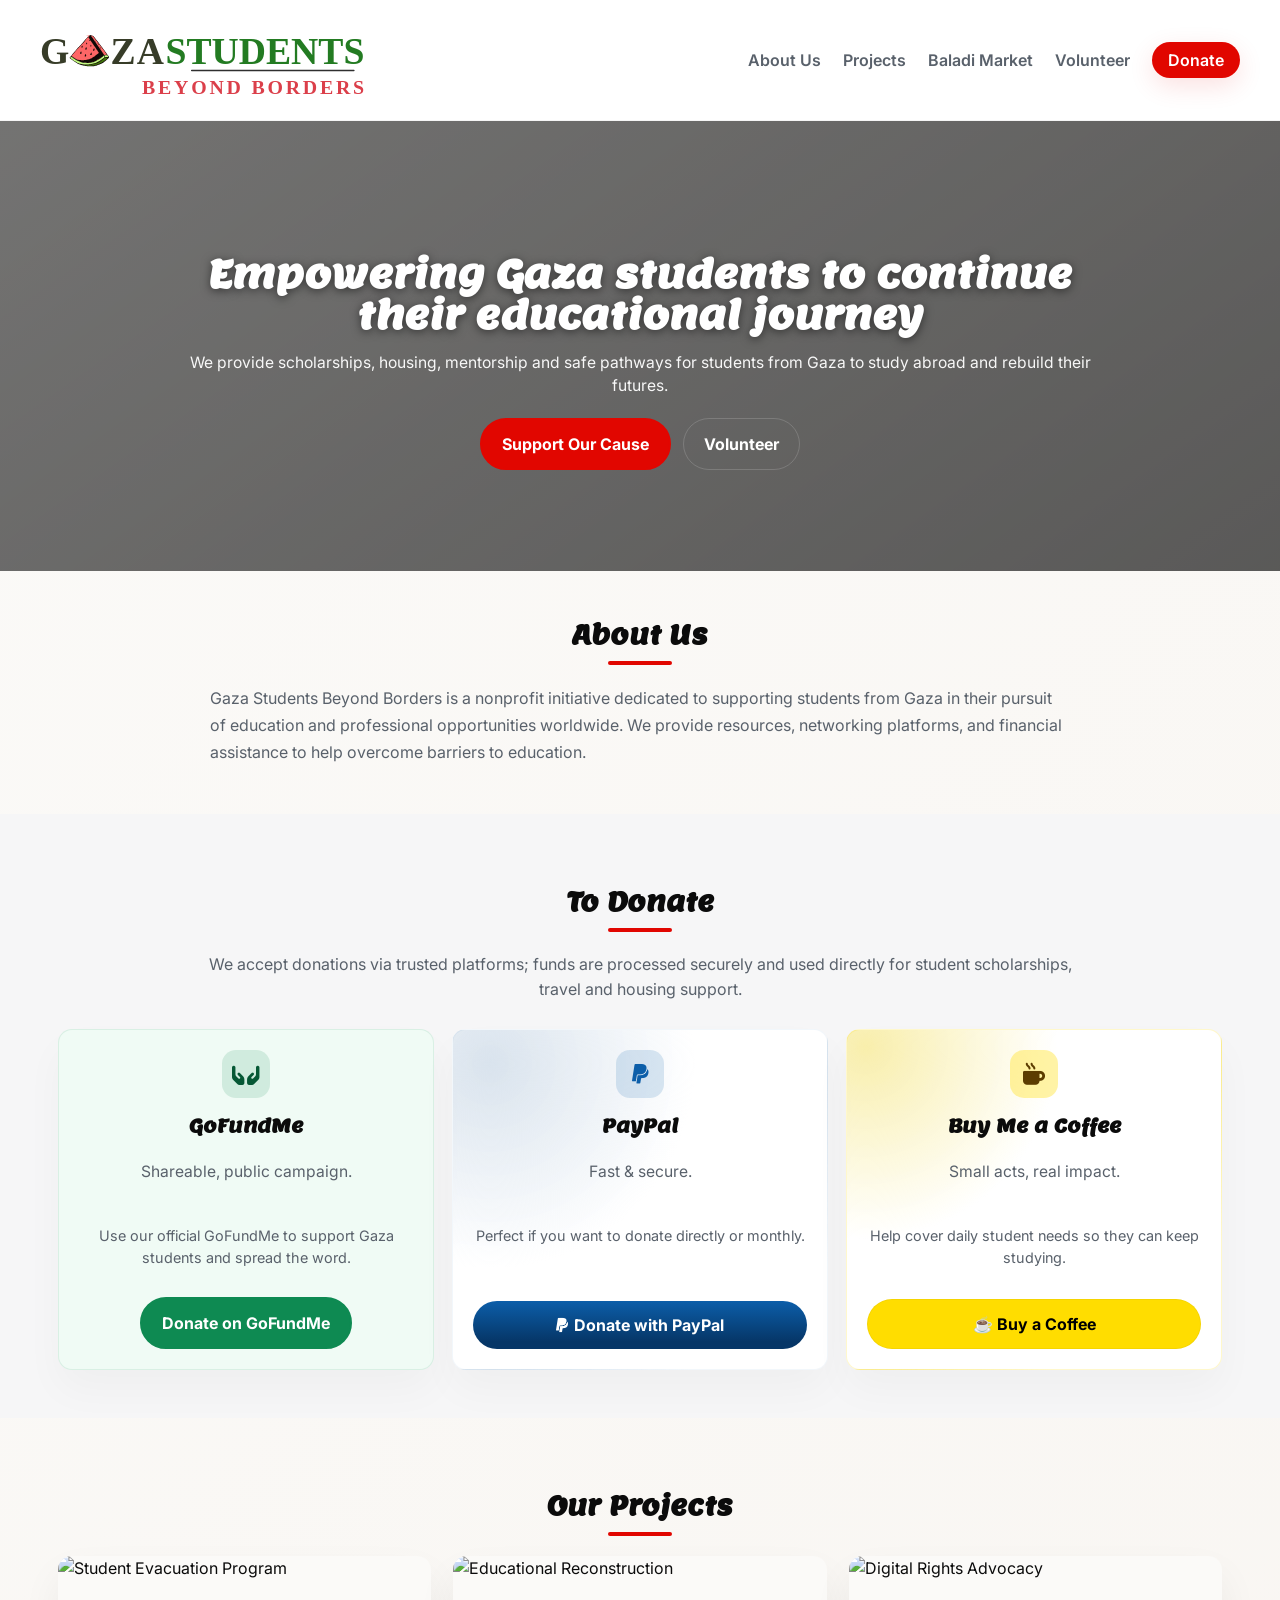
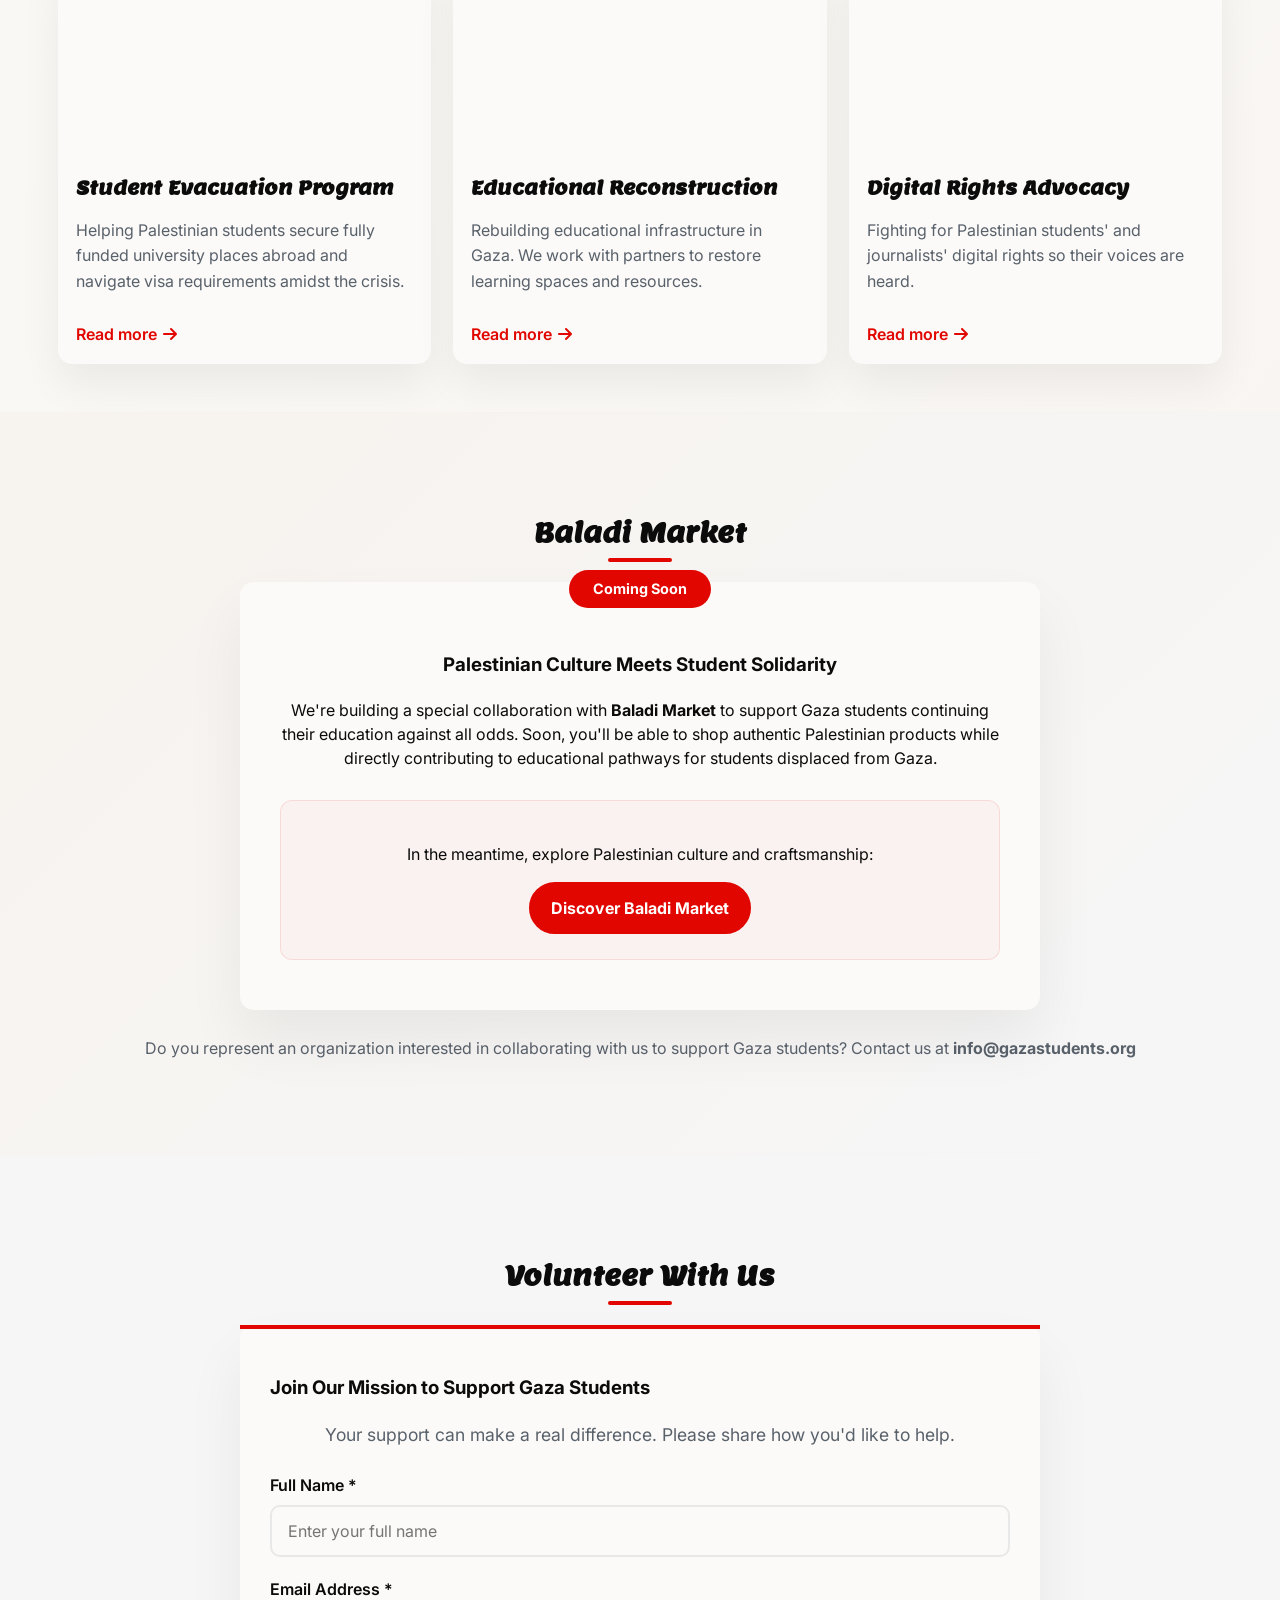
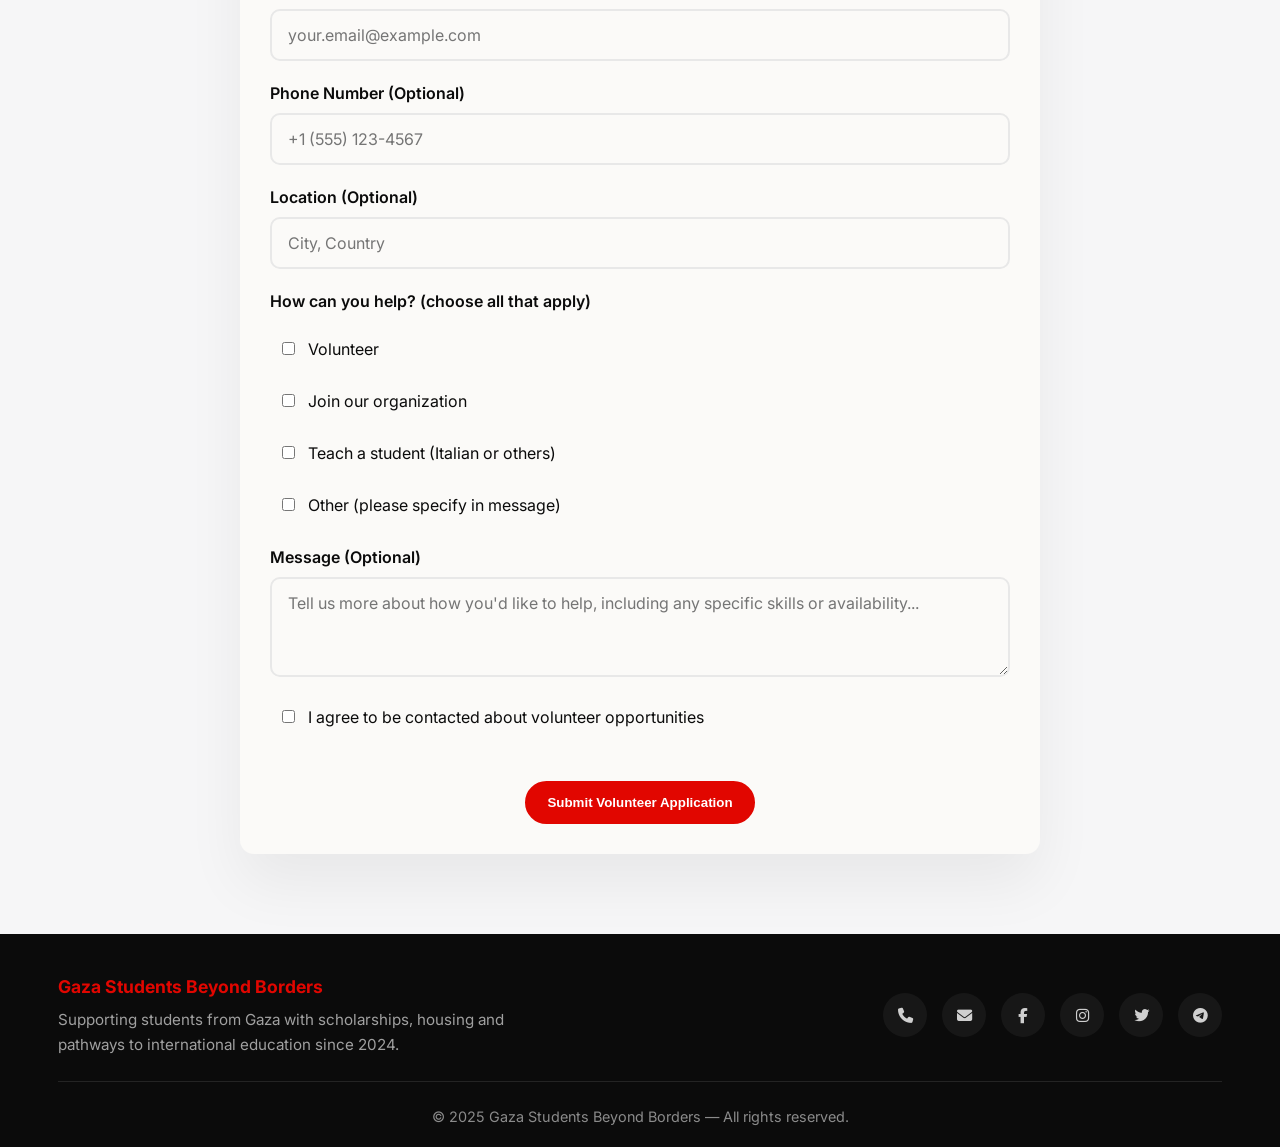
==== commit 4e1f0b0d: "Update index.html" ====
--- a/index.html
+++ b/index.html
@@ -13,1157 +13,109 @@
     <link href="https://fonts.googleapis.com/css2?family=Lemon&display=swap" rel="stylesheet">
     <link href="https://fonts.googleapis.com/css2?family=Inter:wght@300;400;600;700;800&display=swap" rel="stylesheet">
     <link rel="stylesheet" href="https://cdnjs.cloudflare.com/ajax/libs/font-awesome/6.4.0/css/all.min.css">
-    <style>
-         :root {
-            --accent: #E10600;
-            --accent-600: #c00400;
-            --bg: #fbfaf8;
-            --bg-2: #f7f3ee;
-            --muted: #f6f6f7;
-            --text: #0b0b0b;
-            --muted-text: #59616b;
-            --radius: 12px;
-            --max-w: 1200px;
-            --gap: 20px;
-            --duration: 320ms;
-            --ease-out: cubic-bezier(0.25, 0.46, 0.45, 0.94);
-            --ease-in-out: cubic-bezier(0.455, 0.03, 0.515, 0.955);
-        }
-        
-        * {
-            box-sizing: border-box;
-        }
-        
-        html {
-            scroll-behavior: smooth;
-            font-size: 16px;
-        }
-        
-        body {
-            margin: 0;
-            font-family: 'Inter', 'Suisse Intl', sans-serif;
-            line-height: 1.5;
-            color: var(--text);
-            background: linear-gradient(135deg, var(--bg) 0%, var(--bg-2) 100%);
-            overflow-x: hidden;
-        }
-        /* === ENHANCED MOBILE MENU STYLES === */
-        /* Mobile menu backdrop - fixed overlay */
-        
-        .mobile-menu-backdrop {
-            position: fixed;
-            inset: 0;
-            background: rgba(0, 0, 0, 0.45);
-            display: none;
-            align-items: flex-start;
-            justify-content: center;
-            z-index: 9999;
-            -webkit-overflow-scrolling: touch;
-            opacity: 0;
-            transition: opacity var(--duration) var(--ease-out);
-        }
-        
-        .mobile-menu-backdrop.active {
-            display: flex;
-            opacity: 1;
-        }
-        /* Mobile menu panel */
-        
-        .mobile-menu-panel {
-            width: 100%;
-            max-width: 420px;
-            margin: 48px 12px 12px;
-            background: #fff;
-            border-radius: 12px;
-            box-shadow: 0 8px 30px rgba(0, 0, 0, 0.25);
-            overflow: auto;
-            max-height: calc(100vh - 96px);
-            position: relative;
-            touch-action: manipulation;
-            -webkit-touch-callout: none;
-            transform: translateY(-20px);
-            transition: transform var(--duration) var(--ease-out);
-        }
-        
-        .mobile-menu-backdrop.active .mobile-menu-panel {
-            transform: translateY(0);
-        }
-        /* Close button with enhanced touch target */
-        
-        .mobile-menu-close {
-            position: absolute;
-            top: 8px;
-            right: 8px;
-            width: 44px;
-            height: 44px;
-            display: inline-flex;
-            align-items: center;
-            justify-content: center;
-            border-radius: 8px;
-            background: transparent;
-            border: 0;
-            cursor: pointer;
-            font-size: 20px;
-            line-height: 1;
-            z-index: 10;
-        }
-        
-        .mobile-menu-close:focus {
-            outline: 3px solid #88f;
-        }
-        /* Mobile menu content area */
-        
-        .mobile-menu-content {
-            padding: 16px 16px 8px;
-        }
-        
-        .mobile-menu-content h2 {
-            margin: 0 0 12px 0;
-            font-size: 18px;
-            font-family: 'Lemon', cursive;
-        }
-        /* Mobile menu navigation links */
-        
-        .mobile-menu-nav a {
-            display: block;
-            padding: 14px 16px;
-            min-height: 44px;
-            line-height: 20px;
-            text-decoration: none;
-            color: #111;
-            border-bottom: 1px solid #f1f1f1;
-            font-size: 16px;
-            font-weight: 600;
-            transition: all var(--duration) var(--ease-out);
-        }
-        
-        .mobile-menu-nav a:active {
-            background: #f7f7f7;
-        }
-        
-        .mobile-menu-nav a.cta {
-            background: var(--accent);
-            color: white;
-            border-radius: 999px;
-            text-align: center;
-            margin: 8px 16px;
-            border: none;
-        }
-        
-        .mobile-menu-nav a.cta:active {
-            background: var(--accent-600);
-        }
-        /* No-scroll utility for when menu is open */
-        
-        .no-scroll {
-            overflow: hidden;
-            -webkit-overflow-scrolling: touch;
-        }
-        /* Enhanced hamburger button */
-        
-        .hamburger {
-            display: none;
-            width: 48px;
-            height: 48px;
-            border-radius: 10px;
-            flex-direction: column;
-            gap: 6px;
-            align-items: center;
-            justify-content: center;
-            cursor: pointer;
-            position: relative;
-            z-index: 100;
-            background: transparent;
-            border: none;
-            transition: background-color var(--duration) var(--ease-out);
-        }
-        
-        .hamburger:hover {
-            background: rgba(0, 0, 0, 0.05);
-        }
-        
-        .hamburger .bar {
-            display: block;
-            width: 24px;
-            height: 2px;
-            background: var(--text);
-            border-radius: 2px;
-            transition: transform var(--duration) var(--ease-out), opacity var(--duration) var(--ease-out);
-        }
-        /* Hamburger animation when active */
-        
-        .hamburger.is-active .bar:nth-child(1) {
-            transform: translateY(8px) rotate(45deg);
-        }
-        
-        .hamburger.is-active .bar:nth-child(2) {
-            opacity: 0;
-        }
-        
-        .hamburger.is-active .bar:nth-child(3) {
-            transform: translateY(-8px) rotate(-45deg);
-        }
-        /* === EXISTING WEBSITE STYLES (Preserved) === */
-        
-        .logo,
-        .logo-text {
-            font-family: 'Waterlily', serif;
-        }
-        
-        h1,
-        h2,
-        h3,
-        h4,
-        h5,
-        h6,
-        .hero-title,
-        .section-title h2,
-        .don-card h3,
-        .project h3,
-        .market-coming-soon h3,
-        .vol-form h3,
-        .btn,
-        .cta {
-            font-family: 'Lemon', cursive;
-        }
-        
-        .btn {
-            display: inline-flex;
-            align-items: center;
-            justify-content: center;
-            padding: 12px 20px;
-            border-radius: 999px;
-            font-weight: 700;
-            text-decoration: none;
-            transition: all var(--duration) var(--ease-out);
-            position: relative;
-            overflow: hidden;
-        }
-        
-        .btn::after {
-            content: '';
-            position: absolute;
-            top: 50%;
-            left: 50%;
-            width: 5px;
-            height: 5px;
-            background: rgba(255, 255, 255, 0.5);
-            opacity: 0;
-            border-radius: 100%;
-            transform: scale(1, 1) translate(-50%);
-            transform-origin: 50% 50%;
-        }
-        
-        .btn:focus:not(:active)::after {
-            animation: ripple 1s ease-out;
-        }
-        
-        @keyframes ripple {
-            0% {
-                transform: scale(0, 0);
-                opacity: 0.5;
-            }
-            100% {
-                transform: scale(20, 20);
-                opacity: 0;
-            }
-        }
-        
-        .btn-primary {
-            background: var(--accent);
-            color: #fff;
-            border: 2px solid var(--accent);
-        }
-        
-        .btn-primary:hover,
-        .btn-primary:focus {
-            transform: translateY(-4px);
-            box-shadow: 0 18px 36px rgba(225, 6, 0, 0.18);
-            background: white;
-            color: var(--accent);
-            border-color: white;
-        }
-        
-        .btn-ghost {
-            border: 1px solid rgba(255, 255, 255, 0.16);
-            color: #fff;
-            background: transparent;
-        }
-        
-        .btn-ghost:hover,
-        .btn-ghost:focus {
-            transform: translateY(-4px);
-            box-shadow: 0 18px 36px rgba(255, 255, 255, 0.1);
-            border-color: rgba(255, 255, 255, 0.3);
-            background: rgba(255, 255, 255, 0.15);
-            color: white;
-        }
-        
-        .chip {
-            padding: 10px 14px;
-            border-radius: 999px;
-            border: 1px solid #e8e8e8;
-            background: #fafafa;
-            cursor: pointer;
-            transition: all var(--duration) var(--ease-out);
-        }
-        
-        .chip:hover {
-            transform: translateY(-4px);
-            border-color: var(--accent);
-            background: var(--accent);
-            color: white;
-        }
-        
-        .chip.active {
-            background: var(--accent);
-            color: white;
-            border-color: var(--accent);
-            transform: translateY(-2px);
-        }
-        
-        .cta {
-            background: var(--accent);
-            color: white;
-            padding: 8px 16px;
-            border-radius: 999px;
-            border: none;
-            box-shadow: 0 8px 26px rgba(225, 6, 0, 0.12);
-            transition: all var(--duration) var(--ease-out);
-        }
-        
-        .cta:hover,
-        .cta:focus {
-            transform: translateY(-3px);
-            box-shadow: 0 18px 40px rgba(225, 6, 0, 0.18);
-            background: white;
-            color: var(--accent);
-        }
-        
-        .hero {
-            min-height: 50vh;
-            display: flex;
-            align-items: center;
-            justify-content: center;
-            padding: 40px 0;
-            background-image: linear-gradient(to bottom right, rgba(0, 0, 0, 0.33), rgba(0, 0, 0, 0.52)), url('https://imgix.bustle.com/mic/hx6idm47zn2naklwjtfidoloeq25jmxek9nqfmqx0i8ipozxrqtuppnmx6vofd6d.jpg?w=414&h=276&fit=crop&crop=faces&dpr=2');
-            background-size: cover;
-            background-position: center;
-            background-attachment: fixed;
-            color: white;
-            text-align: center;
-            position: relative;
-            overflow: hidden;
-        }
-        
-        .hero::before {
-            content: '';
-            position: absolute;
-            top: 0;
-            left: 0;
-            right: 0;
-            bottom: 0;
-            background: rgba(0, 0, 0, 0.3);
-            z-index: 1;
-        }
-        
-        .hero-inner {
-            max-width: 980px;
-            padding: 24px;
-            position: relative;
-            z-index: 2;
-            animation: fadeInUp 1s var(--ease-out);
-        }
-        
-        @keyframes fadeInUp {
-            from {
-                opacity: 0;
-                transform: translateY(30px);
-            }
-            to {
-                opacity: 1;
-                transform: translateY(0);
-            }
-        }
-        
-        h1.hero-title {
-            font-family: 'Lemon', cursive;
-            font-size: clamp(1.6rem, 3vw, 2.6rem);
-            line-height: 1.05;
-            margin-bottom: 12px;
-            text-shadow: 0 2px 10px rgba(0, 0, 0, 0.5);
-        }
-        
-        p.hero-lead {
-            font-size: clamp(0.98rem, 1.2vw, 1.125rem);
-            opacity: 0.95;
-            margin-bottom: 20px;
-            text-shadow: 0 1px 5px rgba(0, 0, 0, 0.5);
-        }
-        
-        img {
-            max-width: 100%;
-            height: auto;
-            display: block;
-        }
-        
-        a {
-            color: inherit;
-            text-decoration: none;
-        }
-        
-        .container {
-            max-width: var(--max-w);
-            margin: 0 auto;
-            padding: 0 18px;
-            position: relative;
-            z-index: 2;
-        }
-        
-        header {
-            position: sticky;
-            top: 0;
-            z-index: 60;
-            background: rgba(255, 255, 255, 0.98);
-            backdrop-filter: blur(6px);
-            border-bottom: 1px solid rgba(16, 18, 20, 0.04);
-            transition: all var(--duration) var(--ease-out);
-        }
-        
-        .header-inner {
-            display: flex;
-            align-items: center;
-            justify-content: space-between;
-            padding: 10px 0;
-            position: relative;
-        }
-        
-        .logo {
-            display: flex;
-            align-items: center;
-            gap: 12px;
-            transition: transform var(--duration) var(--ease-out);
-        }
-        
-        .logo:hover {
-            transform: translateY(-2px);
-        }
-        
-        .logo svg {
-            display: block;
-            height: 60px;
-            width: auto;
-            max-width: 100%;
-        }
-        
-        nav ul {
-            list-style: none;
-            display: flex;
-            gap: 22px;
-            align-items: center;
-            margin: 0;
-            padding: 0;
-        }
-        
-        nav a {
-            font-weight: 600;
-            color: var(--muted-text);
-            text-decoration: none;
-            position: relative;
-            padding: 6px 0;
-            transition: color var(--duration) var(--ease-out);
-        }
-        
-        nav a:after {
-            content: '';
-            position: absolute;
-            bottom: 0;
-            left: 0;
-            width: 0;
-            height: 2px;
-            background: var(--accent);
-            transition: width var(--duration) var(--ease-out);
-        }
-        
-        nav a:hover {
-            color: var(--text);
-        }
-        
-        nav a:hover:after {
-            width: 100%;
-        }
-        
-        nav a.cta::after {
-            display: none;
-        }
-        
-        .hero-buttons {
-            display: flex;
-            gap: 12px;
-            justify-content: center;
-            flex-wrap: wrap;
-        }
-        
-        section {
-            padding: 48px 0;
-            opacity: 0;
-            transform: translateY(20px);
-            transition: opacity 0.6s var(--ease-out), transform 0.6s var(--ease-out);
-        }
-        
-        section.visible {
-            opacity: 1;
-            transform: translateY(0);
-        }
-        
-        .hero+section {
-            margin-top: -48px;
-            padding-top: 72px;
-            position: relative;
-            z-index: 3;
-        }
-        
-        .section-title {
-            max-width: 880px;
-            margin: 0 auto 20px;
-            text-align: center;
-        }
-        
-        .section-title h2 {
-            font-family: 'Lemon', cursive;
-            font-size: 1.6rem;
-            margin-bottom: 6px;
-        }
-        
-        .underline {
-            width: 64px;
-            height: 4px;
-            background: var(--accent);
-            margin: 6px auto 0;
-            border-radius: 6px;
-            position: relative;
-            overflow: hidden;
-        }
-        
-        .underline::after {
-            content: '';
-            position: absolute;
-            top: 0;
-            left: -100%;
-            width: 100%;
-            height: 100%;
-            background: linear-gradient(90deg, transparent, rgba(255, 255, 255, 0.8), transparent);
-            animation: shimmer 3s infinite;
-        }
-        
-        @keyframes shimmer {
-            0% {
-                left: -100%;
-            }
-            100% {
-                left: 100%;
-            }
-        }
-        
-        .about .lead {
-            max-width: 860px;
-            margin: 0 auto;
-            color: var(--muted-text);
-            font-size: 1rem;
-            line-height: 1.7;
-        }
-        
-        .to-donate {
-            background: var(--muted);
-        }
-        
-        .donate-description {
-            text-align: center;
-            color: var(--muted-text);
-            max-width: 880px;
-            margin: 0 auto 18px;
-            line-height: 1.6;
-        }
-        
-        .donation-grid {
-            display: grid;
-            gap: 18px;
-            grid-template-columns: repeat(auto-fit, minmax(260px, 1fr));
-            align-items: start;
-            margin-top: 26px;
-        }
-        
-        .don-card {
-            background: var(--bg);
-            padding: 20px;
-            border-radius: 14px;
-            box-shadow: 0 20px 40px rgba(12, 14, 16, 0.06);
-            text-align: center;
-            transition: transform var(--duration) var(--ease-out), box-shadow var(--duration) var(--ease-out);
-            position: relative;
-            overflow: hidden;
-            transform-origin: center;
-            z-index: 4;
-        }
-        
-        .don-card::before {
-            content: '';
-            position: absolute;
-            top: 0;
-            left: 0;
-            width: 100%;
-            height: 4px;
-            background: var(--accent);
-            transform: scaleX(0);
-            transform-origin: left;
-            transition: transform 0.5s var(--ease-out);
-        }
-        
-        .don-card:hover {
-            transform: translateY(-8px);
-            box-shadow: 0 30px 60px rgba(12, 14, 16, 0.1);
-        }
-        
-        .don-card:hover::before {
-            transform: scaleX(1);
-        }
-        
-        .don-card h3 {
-            font-family: 'Lemon', cursive;
-            margin: 12px 0;
-        }
-        
-        .don-card p {
-            color: var(--muted-text);
-            line-height: 1.6;
-        }
-        
-        .don-card i {
-            font-size: 28px;
-            color: var(--accent);
-            transition: transform var(--duration) var(--ease-out);
-        }
-        
-        .don-card:hover i {
-            transform: scale(1.1);
-        }
-        
-        .amounts {
-            display: flex;
-            flex-wrap: wrap;
-            gap: 10px;
-            justify-content: center;
-            margin: 14px 0;
-        }
-        
-        .custom-amount input {
-            padding: 10px 14px;
-            border-radius: 999px;
-            border: 1px solid #e6e6e6;
-            width: 150px;
-            text-align: center;
-            transition: border-color var(--duration) var(--ease-out), box-shadow var(--duration) var(--ease-out);
-        }
-        
-        .custom-amount input:focus {
-            border-color: var(--accent);
-            box-shadow: 0 0 0 3px rgba(225, 6, 0, 0.1);
-            outline: none;
-        }
-        
-        .donate-button {
-            margin-top: 12px;
-        }
-        
-        .sponsor-note {
-            font-size: .92rem;
-            color: var(--muted-text);
-            margin-top: 8px;
-            font-style: italic;
-        }
-        
-        .projects {
-            display: grid;
-            gap: 22px;
-            grid-template-columns: repeat(auto-fit, minmax(280px, 1fr));
-            margin-top: 18px;
-        }
-        
-        .project {
-            background: var(--bg);
-            border-radius: 14px;
-            overflow: hidden;
-            box-shadow: 0 20px 40px rgba(12, 14, 16, 0.06);
-            transition: transform var(--duration) var(--ease-out), box-shadow var(--duration) var(--ease-out);
-            position: relative;
-            transform-origin: center;
-            z-index: 4;
-        }
-        
-        .project:hover {
-            transform: translateY(-8px);
-            box-shadow: 0 30px 60px rgba(12, 14, 16, 0.1);
-        }
-        
-        .project-image {
-            height: 200px;
-            overflow: hidden;
-            position: relative;
-        }
-        
-        .project-image img {
-            width: 100%;
-            height: 100%;
-            object-fit: cover;
-            transition: transform 0.6s var(--ease-out);
-        }
-        
-        .project:hover .project-image img {
-            transform: scale(1.05);
-        }
-        
-        .project .meta {
-            padding: 18px;
-        }
-        
-        .project h3 {
-            margin-top: 0;
-            margin-bottom: 10px;
-            font-family: 'Lemon', cursive;
-        }
-        
-        .project-desc {
-            color: var(--muted-text);
-            line-height: 1.6;
-        }
-        
-        .baladi-market {
-            padding: 80px 0;
-            background: linear-gradient(135deg, var(--bg-2) 0%, var(--muted) 100%);
-        }
-        
-        .market-coming-soon {
-            background: var(--bg);
-            padding: 50px 40px;
-            border-radius: 14px;
-            box-shadow: 0 30px 60px rgba(12, 14, 16, 0.06);
-            text-align: center;
-            position: relative;
-            max-width: 800px;
-            margin: 0 auto;
-            overflow: hidden;
-            transform-origin: center;
-            z-index: 4;
-        }
-        
-        .coming-soon-badge {
-            position: absolute;
-            top: -12px;
-            left: 50%;
-            transform: translateX(-50%);
-            background: var(--accent);
-            color: white;
-            padding: 8px 24px;
-            border-radius: 999px;
-            font-weight: 700;
-            font-size: 0.9rem;
-            letter-spacing: 0.5px;
-            animation: pulse 2s infinite;
-        }
-        
-        @keyframes pulse {
-            0% {
-                box-shadow: 0 0 0 0 rgba(225, 6, 0, 0.7);
-            }
-            70% {
-                box-shadow: 0 0 0 10px rgba(225, 6, 0, 0);
-            }
-            100% {
-                box-shadow: 0 0 0 0 rgba(225, 6, 0, 0);
-            }
-        }
-        
-        .market-coming-soon h3 {
-            font-family: 'Lemon', cursive;
-            font-size: 1.8rem;
-            margin-bottom: 20px;
-            color: var(--text);
-        }
-        
-        .market-coming-soon p {
-            color: var(--muted-text);
-            font-size: 1.1rem;
-            line-height: 1.7;
-            margin-bottom: 25px;
-        }
-        
-        .preview-actions {
-            background: rgba(225, 6, 0, 0.03);
-            padding: 25px;
-            border-radius: 12px;
-            border: 1px solid rgba(225, 6, 0, 0.1);
-            margin-top: 30px;
-        }
-        
-        .preview-text {
-            font-size: 1rem !important;
-            margin-bottom: 18px !important;
-            font-weight: 600;
-        }
-        
-        .market-contact {
-            text-align: center;
-            color: var(--muted-text);
-            font-size: 0.95rem;
-            margin-top: 30px;
-        }
-        
-        .join-us {
-            padding: 80px 0;
-            background: var(--muted);
-        }
-        
-        .vol-form {
-            background: var(--bg);
-            padding: 30px;
-            border-radius: 14px;
-            box-shadow: 0 30px 60px rgba(12, 14, 16, 0.06);
-            max-width: 800px;
-            margin: 0 auto;
-            position: relative;
-            overflow: hidden;
-            transform-origin: center;
-            z-index: 4;
-        }
-        
-        .vol-form::before {
-            content: '';
-            position: absolute;
-            top: 0;
-            left: 0;
-            width: 100%;
-            height: 4px;
-            background: var(--accent);
-        }
-        
-        .form-description {
-            color: var(--muted-text);
-            font-size: 1.1rem;
-            line-height: 1.6;
-            margin-bottom: 24px;
-            text-align: center;
-        }
-        
-        .vol-qs {
-            display: grid;
-            gap: 20px;
-            grid-template-columns: 1fr;
-        }
-        
-        .field {
-            display: flex;
-            flex-direction: column;
-        }
-        
-        .field.full-width {
-            grid-column: 1 / -1;
-        }
-        
-        .label {
-            font-weight: 600;
-            margin-bottom: 8px;
-            color: var(--text);
-            font-size: 1rem;
-        }
-        
-        .input,
-        .textarea {
-            padding: 14px 16px;
-            border-radius: 10px;
-            border: 2px solid #e8e8e8;
-            font-size: 1rem;
-            font-family: inherit;
-            transition: all 0.3s var(--ease-out);
-            background: var(--bg);
-        }
-        
-        .input:focus,
-        .textarea:focus {
-            outline: none;
-            border-color: var(--accent);
-            box-shadow: 0 0 0 3px rgba(225, 6, 0, 0.1);
-        }
-        
-        .textarea {
-            min-height: 100px;
-            resize: vertical;
-        }
-        
-        .help-options-simple {
-            display: flex;
-            flex-direction: column;
-            gap: 12px;
-            margin-top: 8px;
-        }
-        
-        .checkbox-label {
-            display: flex;
-            align-items: center;
-            gap: 10px;
-            padding: 8px;
-            border-radius: 6px;
-            transition: background-color 0.3s var(--ease-out);
-            cursor: pointer;
-        }
-        
-        .checkbox-label:hover {
-            background: rgba(225, 6, 0, 0.05);
-        }
-        
-        .agreement {
-            margin-top: 16px;
-        }
-        
-        .submit-row {
-            text-align: center;
-            margin-top: 24px;
-        }
-        
-        footer {
-            background: #0b0b0b;
-            color: #d7d7d7;
-            padding: 40px 0 20px;
-            font-size: 0.95rem;
-        }
-        
-        .footer-inner {
-            display: flex;
-            flex-direction: column;
-            gap: 24px;
-        }
-        
-        .footer-content {
-            display: flex;
-            justify-content: space-between;
-            align-items: center;
-            gap: 30px;
-            padding-bottom: 24px;
-            border-bottom: 1px solid rgba(255, 255, 255, 0.1);
-        }
-        
-        .footer-description {
-            max-width: 500px;
-        }
-        
-        .footer-description strong {
-            display: block;
-            font-size: 1.1rem;
-            margin-bottom: 8px;
-            color: var(--accent);
-        }
-        
-        .footer-description p {
-            color: #a0a0a0;
-            margin: 0;
-            line-height: 1.6;
-            font-size: 0.9rem;
-        }
-        
-        .social-links-horizontal {
-            display: flex;
-            gap: 15px;
-            align-items: center;
-        }
-        
-        .social-links-horizontal a {
-            display: inline-flex;
-            align-items: center;
-            justify-content: center;
-            width: 44px;
-            height: 44px;
-            border-radius: 50%;
-            background: rgba(255, 255, 255, 0.05);
-            color: #cfcfcf;
-            text-decoration: none;
-            transition: all 0.3s var(--ease-out);
-            font-size: 1.1rem;
-        }
-        
-        .social-links-horizontal a:hover {
-            background: var(--accent);
-            color: white;
-            transform: translateY(-2px);
-        }
-        
-        .copyright {
-            width: 100%;
-            text-align: center;
-            color: #8b8b8b;
-            font-size: 0.9rem;
-        }
-        
-        .input:focus,
-        .textarea:focus,
-        .cta:focus,
-        .btn:focus {
-            outline: 3px solid rgba(225, 6, 0, 0.12);
-            outline-offset: 2px;
-        }
-        
-        @media (prefers-reduced-motion: reduce) {
-            * {
-                transition: none !important;
-                animation: none !important;
-            }
-            html {
-                scroll-behavior: auto;
-            }
-        }
-        /* === RESPONSIVE DESIGN === */
-        
-        @media (max-width: 900px) {
-            nav ul {
-                display: none;
-            }
-            .hamburger {
-                display: flex;
-            }
-            .logo {
-                max-width: calc(100% - 60px);
-                transform: scale(0.8);
-                transform-origin: left center;
-                margin-left: 16px;
-            }
-            .logo svg {
-                height: 50px;
-            }
-            .header-inner {
-                padding: 8px 0;
-            }
-            .vol-form {
-                padding: 24px;
-            }
-            .footer-content {
-                flex-direction: column;
-                text-align: center;
-                gap: 20px;
-            }
-            .footer-description {
-                max-width: 100%;
-            }
-            .market-coming-soon {
-                padding: 40px 24px;
-            }
-            .market-coming-soon h3 {
-                font-size: 1.5rem;
-            }
-            .market-coming-soon p {
-                font-size: 1rem;
-            }
-            .preview-actions {
-                padding: 20px;
-            }
-            .hero {
-                background-attachment: scroll;
-            }
-        }
-        
-        @media (max-width: 768px) {
-            .vol-qs {
-                gap: 16px;
-            }
-            .footer-content {
-                padding-bottom: 20px;
-            }
-            .donation-grid {
-                grid-template-columns: 1fr;
-            }
-            .projects {
-                grid-template-columns: 1fr;
-            }
-        }
-        
-        @media (max-width: 480px) {
-            .vol-form {
-                padding: 20px;
-            }
-            h1.hero-title {
-                font-size: 1.4rem;
-            }
-            .hero-buttons {
-                flex-direction: column;
-                align-items: center;
-            }
-            .social-links-horizontal {
-                gap: 12px;
-            }
-            .social-links-horizontal a {
-                width: 40px;
-                height: 40px;
-                font-size: 1rem;
-            }
-            .hero-inner {
-                padding: 20px;
-            }
-            section {
-                padding: 40px 0;
-            }
-        }
-        
-        @media (max-width: 600px) {
-            .logo {
-                transform: scale(0.75);
-                transform-origin: left center;
-            }
-            .logo svg {
-                height: 45px;
-            }
-        }
-        
-        @media (min-width: 1400px) {
-            .logo svg {
-                max-width: 340px;
-            }
-        }
-    </style>
+
+    <!-- our stylesheet -->
+    <link rel="stylesheet" href="assets/css/style.css">
 </head>
 
 <body>
+    <!-- ===== ORIGINAL HEADER (copied back, unchanged) ===== -->
     <header>
         <div class="container header-inner">
             <div class="logo">
                 <svg viewBox="0 0 650 140" width="340" height="100" style="display:block;max-width:100%;height:auto;" aria-labelledby="logoTitle logoDesc" role="img">
-                    <title id="logoTitle">Gaza Students Beyond Borders</title>
-                    <desc id="logoDesc">Logo featuring a watermelon icon and the text Gaza Students Beyond Borders</desc>
-                    <defs>
-                        <style>
-                            .a { opacity: 1; fill: #100906 }
-                            .b { display: none; fill: #8a7c7c }
-                            .c { fill: #fd6666 }
-                            .d { fill: #c3fa82 }
-                            .e { fill: #f36769 }
-                            .f { fill: #41720c }
-                            .g { display: none; fill: #f36769 }
-                            .g1 { font-family: 'Waterlily', serif; font-weight: 700; font-size: 72px; fill: #373C28; }
-                            .z1 { font-family: 'Waterlily', serif; font-weight: 700; font-size: 72px; fill: #373C28; }
-                            .a1 { font-family: 'Waterlily', serif; font-weight: 700; font-size: 72px; fill: #373C28; }
-                            .students { font-family: 'Waterlily', serif; font-weight: 700; font-size: 72px; fill: #237B22; }
-                            .tagline { font-family: 'Waterlily', serif; font-weight: 700; font-size: 38px; fill: #DB3F4A; letter-spacing: 0.14em; }
-                        </style>
-                    </defs>
-                    <text x="0" y="78" class="g1">G</text>
-                    <g id="watermelon_icon" transform="translate(55,17)">
-                        <svg version="1.2" xmlns="http://www.w3.org/2000/svg" viewBox="0 0 442 358" width="80" height="72">
-                            <path class="a" d="m216.5 15.4c-4.9 4-13.3 11.5-18.6 16.7-5.3 5.2-16.3 17.5-24.5 27.4-8.2 9.9-22.3 26.3-31.3 36.5-9 10.2-22.5 25-30 33-7.6 8-19.1 20.3-25.7 27.5-6.6 7.2-19.2 21.4-28 31.6-8.7 10.2-18.6 21.9-21.9 26-3.3 4.1-11.1 13.6-17.2 21.1-6.2 7.6-11.3 14.1-11.3 14.5 0 0.5 3.2 3.5 7.1 6.8 3.9 3.3 8.6 7.1 10.4 8.5 1.8 1.4 6.6 5 10.6 8.1 4.1 3.1 12.8 9.2 19.4 13.6 6.6 4.4 17.6 11.4 24.5 15.5 6.9 4.2 16.7 9.6 21.8 12.2 5 2.5 11.6 5.5 14.5 6.5 2.8 1.1 9.2 3.1 14.2 4.5 4.9 1.4 15.2 3.9 22.8 5.5 7.5 1.7 21.9 4.3 32 5.9 16.3 2.4 20.9 2.7 44.2 2.7 20.9 0 27.8-0.4 35-1.8 4.9-1 13.5-3 19-4.4 5.5-1.4 20.1-6.4 32.5-11 12.4-4.6 27.2-10.7 33-13.4 5.8-2.8 14.1-7.6 18.5-10.6 4.4-3.1 11.8-8.8 16.5-12.6 4.7-3.8 13.7-11.5 20-17.2 6.3-5.6 14.1-13.6 17.3-17.8 3.4-4.6 5.4-8.2 5-8.9-0.4-0.7-8.4-11.9-17.7-24.8-9.3-12.9-19-26.4-21.6-30-2.6-3.6-9.5-13.2-15.5-21.5-5.9-8.2-12.2-17-14-19.5-1.9-2.5-12.5-16.7-23.6-31.5-11.1-14.8-23.6-31.3-27.7-36.5-4.2-5.2-9.9-12.4-12.7-16-2.8-3.6-11.4-14.4-18.9-24-7.6-9.6-14.5-18-15.4-18.7-0.9-0.7-8.2-3.5-16.2-6.3-8-2.8-15.2-5-16-5-0.8 0.1-5.6 3.4-10.5 7.4z"/>
-                            <path class="b" d="m227.5 340.7c3.3 0.2 8.3 0.2 11 0 2.8-0.2 0.1-0.3-6-0.3-6.1 0-8.3 0.1-5 0.3z"/>
-                            <path class="c" d="m222.2 17c-1.8 1.6-3.3 2.8-3.4 2.6-0.2-0.3-3 2-6.3 5-3.3 3-6.2 5.5-6.5 5.5-0.3 0-2.3 1.9-4.5 4.2-2.2 2.3-3.9 4.5-3.7 4.9 0.1 0.5-0.4 0.7-1 0.5-0.7-0.1-1.2 0.5-1 1.3 0.2 0.8 0 1.2-0.5 0.7-0.4-0.4-2 0.5-3.5 2-1.5 1.6-2.5 3.1-2.3 3.5 0.3 0.5 0 0.7-0.6 0.5-0.6-0.1-1.6 0.6-2.2 1.6-0.7 1.1-2.7 3.4-4.4 5.3-1.9 1.9-3 3.9-2.6 4.6 0.3 0.7 0.3 1 0 0.5-0.4-0.4-1.4 0-2.2 0.8-0.8 0.8-1.5 2-1.5 2.5 0 0.5-0.3 1.1-0.7 1.2-0.5 0.2-2.1 2.3-3.8 4.8-1.6 2.5-5 7.2-7.5 10.5-2.5 3.3-6.2 7.8-8.2 10-2.1 2.2-3.8 4.6-3.8 5.3 0 0.6-0.7 1.2-1.5 1.2-0.8 0-1.5 0.5-1.5 1 0 0.5-9.3 10.4-20.7 21.9-11.5 11.6-23.4 23.7-26.5 27-3.2 3.4-5.8 6.5-5.8 7.1 0 0.6-0.8 1-1.7 1-1 0-1.5 0.2-1 0.5 0.4 0.3-2.4 3.7-6.3 7.5-3.8 3.8-7 7.4-7 8 0 0.6-1.3 2.2-2.8 3.8-1.5 1.5-5.4 5.7-8.5 9.5-3.5 4.1-5.4 7.2-5 8 0.5 0.7 0.4 0.9-0.2 0.5-0.6-0.4-3.8 2.6-7.2 6.7-3.5 4.1-6.3 7.9-6.3 8.5 0 0.6-0.9 1.2-2 1.5-1.1 0.3-2 0.9-2 1.5 0 0.6-1.6 2.7-3.5 4.8-1.9 2-5.7 6.2-8.4 9.2-2.8 3-4.8 6.1-4.5 6.8 0.2 0.6 0.9 1 1.4 0.7 0.6-0.3 1 0.2 1 1 0 0.8 0.6 1.5 1.3 1.5 0.6-0.1 2.7 1.3 4.5 3 1.7 1.6 3.7 3 4.2 3 0.6 0 1 0.4 1 1 0 0.6 2.2 2 5 3.3 2.7 1.2 4.7 2.5 4.3 3-0.3 0.4-0.1 0.7 0.5 0.7 0.7 0 1.3-0.1 1.5-0.2 0.1-0.2 1.4 0.7 2.7 2 1.4 1.2 3 2.2 3.5 2.2 0.6 0 1.7 0.9 2.5 2 0.8 1.1 2.1 2 2.8 2 0.6 0 2.2 0.9 3.5 2 1.2 1.1 2.8 2 3.5 2 0.6 0 1.2 0.4 1.2 1 0 0.6 0.9 1 2 1 1.1 0 1.8 0.4 1.5 1-0.3 0.6 0.2 1 1 1 0.8 0 1.5 0.4 1.5 1 0 0.6 0.7 1 1.5 1 0.8 0 2.3 0.4 3.3 0.9 0.9 0.5 3.7 1.4 6.2 2.1 2.5 0.6 5.9 1.5 7.5 2.1 1.7 0.5 5.4 0.9 8.3 0.9 2.8 0 5.2 0.4 5.2 1 0 0.6 3.7 1 9 1 5.3 0 9 0.4 9 1 0 0.6 5.7 1 15 1 9.3 0 15-0.4 15-1 0-0.6 3.3-1 8-1 4.4 0 8.1-0.4 8.3-1 0.1-0.5 3.2-1.1 7-1.2 3.7-0.2 6.7-0.6 6.7-1 0-0.5 1.5-1 3.3-1.2 1.7-0.3 5.5-0.9 8.2-1.4 2.8-0.6 7-1.7 9.5-2.6 2.5-0.9 5.5-1.6 6.8-1.6 1.2 0 2.2-0.4 2.2-1 0-0.6 0.9-1 2-1 1.1 0 2-0.4 2-1 0-0.6 1.4-1 3-1 1.6 0 3-0.4 3-1 0-0.6 0.9-1 2-1 1.1 0 2-0.4 2-1 0-0.6 1.2-1 2.8-1 1.6 0 3.3-0.8 4.2-2 0.8-1.1 2.1-2 2.8-2 0.6 0 2.2-0.9 3.5-2 1.2-1.1 2.8-2 3.5-2 0.6 0 1-0.4 0.7-1-0.3-0.6 0.2-1 1-1 0.8 0 1.5-0.4 1.5-1 0-0.6 0.3-0.9 0.8-0.9 0.4 0.1 1.3 0.1 2 0 0.6 0 1-0.5 0.7-1.1-0.3-0.6 0.3-0.9 1.3-0.7 0.9 0.1 1.6-0.4 1.5-1-0.2-0.7 0.6-1.3 1.7-1.3 1.1 0 2-0.4 2-1 0-0.6 0.7-1 1.5-1 0.8 0 2.9-1.4 4.5-3 1.6-1.6 3.7-3 4.5-3 0.8 0 2.2-1 3-2.2 0.9-1.3 1.9-2.3 2.3-2.3 0.4 0 0.6-0.3 0.5-0.7-0.2-0.5 0.6-0.8 1.7-0.8 1.1 0 2-0.3 2-0.7 0-0.5 1.1-1.5 2.4-2.3 1.4-0.8 2.3-1.8 2.1-2.2-0.3-0.5 0.3-0.8 1.3-0.8 0.9-0.1 2.4-0.9 3.2-1.8 0.8-0.9 2.4-2.2 3.5-2.9 1.1-0.6 1.9-1.6 1.8-2.2-0.2-0.6 0.1-0.9 0.7-0.6 0.6 0.3 2.6-1.1 4.5-3 1.9-1.9 3.8-3.5 4.2-3.5 0.4 0 2.3-1.4 4.1-3 1.7-1.7 3.6-3 4.2-3 0.6 0 1.2-0.4 1.5-1 0.3-0.6-0.7-3.2-2.2-5.8-1.6-2.6-3.7-6.3-4.8-8.1-1.1-1.9-2.9-4.3-4-5.5-1.1-1.2-2.5-3.1-3.1-4.2-0.6-1-1.7-3-2.5-4.4-0.8-1.4-1.7-2.7-2-3-0.3-0.3-2.5-3.4-4.9-7-2.4-3.6-4.8-6.7-5.3-7-0.5-0.3-0.7-0.8-0.5-1.2 0.1-0.3-0.7-1.8-1.9-3.2-1.3-1.4-2.9-3.7-3.5-5.1-0.7-1.4-1.6-2.5-2-2.5-0.5 0-0.8-0.7-0.8-1.5 0-0.8-0.4-1.3-1-1-0.6 0.3-1-0.4-1-1.5 0-1.1-0.4-2-1-2-0.6 0-1-0.6-1-1.2 0-0.7-0.8-2.2-1.7-3.3-1-1.1-2.5-3.2-3.3-4.8-0.8-1.5-1.8-2.7-2.2-2.7-0.5 0-0.8-0.6-0.8-1.2 0-0.7-1.1-2.6-2.5-4.3-1.4-1.7-2.8-3.8-3-4.7-0.3-1-0.8-1.8-1.2-1.8-0.5 0-1.9-1.8-3.3-4-1.4-2.2-2.8-4-3.2-4-0.5 0-0.8-0.4-0.8-1 0-0.5-1-2.6-2.2-4.5-1.3-1.9-2.6-3.3-3-3-0.5 0.3-0.6 0.2-0.3-0.2 0.2-0.5-0.3-2.1-1.3-3.8-0.9-1.7-2.5-3.8-3.4-4.7-1-1-1.8-2.1-1.8-2.5-0.1-0.5-0.8-1.7-1.8-2.8-0.9-1.1-2.4-3.3-3.2-4.8-0.8-1.5-1.8-2.7-2.2-2.7-0.5 0-0.8-0.6-0.8-1.2 0-0.7-0.9-2.3-2-3.5-1.1-1.3-2-2.5-2-2.8 0-0.3-1.5-2.6-3.2-5.2-1.8-2.6-3.9-5.3-4.5-6-0.7-0.7-1.5-2.2-1.8-3.3-0.3-1.1-0.9-2-1.5-2-0.6 0-1-0.6-1-1.2 0-0.7-1.1-2.6-2.5-4.3-1.4-1.7-2.8-3.8-3-4.7-0.3-1-0.8-1.8-1.2-1.8-0.5 0-1.9-1.8-3.3-4-1.4-2.2-2.8-4-3.2-4-0.5 0-0.8-0.9-0.8-2 0-1.1-0.3-2.1-0.8-2.2-0.4-0.2-2.2-2.5-4-5.3-1.7-2.7-4.1-6.2-5.2-7.7-1.1-1.6-2.8-2.8-3.7-2.8-1.5 0-1.6-0.2-0.3-1 0.8-0.5 1-1 0.4-1-0.6 0-2.5 1.4-4.2 3zm11.8-2c0 0.6 0.7 0.8 1.5 0.5 1.1-0.4 1.3 0 0.9 1.3-0.3 1 0.4 2.7 1.5 4 1.2 1.2 2.1 2.5 2.1 3 0 0.4 0.8 1.6 1.7 2.7 1 1.1 2.9 3.7 4.3 5.7 1.4 2.1 2.8 3.8 3.3 3.8 0.4 0 0.5 0.5 0.2 1-0.3 0.5-0.1 1 0.5 1 0.6 0 0.8 0.5 0.5 1-0.3 0.5-0.2 1 0.3 1 0.4 0 1.8 1.8 3.2 4 1.4 2.2 2.8 4 3.3 4 0.4 0 0.7 0.6 0.7 1.3 0 0.6 0.9 2.2 2 3.5 1.1 1.2 2 2.7 2 3.2 0 0.5 0.3 0.8 0.8 0.6 0.4-0.2 0.7 0.1 0.8 0.7 0 0.7 2 4.1 4.5 7.7 2.4 3.6 4.6 6.7 5 7 0.3 0.3 1.5 2.2 2.7 4.3 1.2 2 2.6 3.7 3.2 3.7 0.6 0 1 0.9 1 2 0 1.1 0.3 2 0.8 2 0.4 0 1.8 1.8 3.2 4 1.4 2.2 2.8 4 3.3 4 0.4 0 0.7 0.8 0.7 1.8 0.1 0.9 1 2.5 2 3.5 1.1 0.9 1.9 1.8 1.8 2-0.1 0.1 1.3 2.5 3.2 5.2 1.9 2.8 4.2 5.9 5.2 7 1 1.1 1.8 2.6 1.8 3.3 0 0.6 0.4 1.2 1 1.2 0.6 0 1 0.7 1 1.5 0 0.8 0.4 1.5 1 1.5 0.6 0 1 0.6 1 1.3 0 0.6 0.9 1.9 2 2.7 1.1 0.8 2 2.3 2 3.3 0 0.9 0.3 1.7 0.8 1.7 0.4 0 1.8 1.8 3.2 4 1.4 2.2 2.8 4 3.3 4 0.4 0 0.7 0.7 0.7 1.5 0 0.8 0.4 1.5 1 1.5 0.6 0 1 0.7 1 1.5 0 0.8 0.9 2.4 2 3.5 1.1 1.1 2 2.4 2 3 0 0.6 0.4 1 1 1 0.6 0 1 0.6 1 1.3-0.1 0.6 1.2 2.6 2.7 4.2 1.5 1.7 3.7 4.7 4.8 6.8 1.1 2.1 3 4.9 4.3 6.2 1.2 1.4 2 2.6 1.7 2.8-0.3 0.1 0.2 0.9 1 1.7 0.9 0.8 1.6 2.1 1.5 2.8 0 0.6 0.9 1.8 2 2.5 1.1 0.6 2 1.5 2 2 0 0.4 0.9 1.7 2 3 1.1 1.2 2 2.8 2 3.5 0 0.6 0.4 1.2 1 1.2 0.6 0 1 0.7 1 1.5 0 0.8 0.7 1.7 1.5 2 0.8 0.3 1.3 0.9 1 1.5-0.3 0.6-0.1 1 0.5 1 0.6 0 1.2 0.8 1.5 1.8 0.3 0.9 1.5 2.8 2.7 4.2 1.3 1.4 2.4 3.1 2.6 3.8 0.1 0.7 0.9 1.9 1.7 2.7 0.8 0.8 1.5 1.8 1.5 2.3 0 0.4 1.6 2.4 3.5 4.5 1.9 2 3.2 3.7 2.8 3.7-0.5 0 0.3 1.1 1.7 2.5 2 2 3.3 2.5 6.8 2.3 2.3-0.2 4.2-0.6 4.2-1 0-0.5 0.3-0.7 0.8-0.7 0.4 0.1 4.4 0.1 9 0 6.6-0.1 8.2-0.4 8.2-1.6 0-0.8-0.9-2.5-2-3.7-1.1-1.3-2.7-3.6-3.4-5.3-0.8-1.7-2.6-4.3-4-6-1.4-1.7-2.6-3.3-2.6-3.7 0-0.5-0.6-0.5-1.2 0q-1.3 0.7-0.5-0.5c0.4-0.8-0.3-2.3-1.8-3.8-1.4-1.4-2.5-3.1-2.5-3.7 0-0.7-0.9-2-2-2.8-1.1-0.8-2-1.9-2-2.5 0-0.6-1-2.2-2.3-3.7-1.2-1.4-3-3.6-3.9-4.7-1-1.2-1.8-2.5-1.8-3.1 0-0.6-0.9-1.6-2-2.2-1.1-0.7-2-1.7-2-2.3 0-0.6-0.8-1.9-1.7-3-1-1.1-2.5-3.2-3.3-4.7-0.8-1.5-1.8-2.5-2.2-2.3-0.5 0.3-0.8-0.2-0.8-1 0-0.8-0.3-1.5-0.7-1.5-0.5 0-1.5-1.2-2.3-2.7-0.8-1.6-2.3-3.5-3.2-4.3-0.9-0.8-1.7-2.3-1.8-3.2 0-1-0.6-1.9-1.2-1.9-0.7-0.1-1.6-0.1-2 0-0.5 0-0.6-0.2-0.3-0.6 0.2-0.5-0.8-2.6-2.3-4.8-1.4-2.2-3.2-4.7-3.9-5.5-0.6-0.8-3.5-4.4-6.3-8-2.8-3.6-5.7-7.3-6.5-8.2-0.8-1-1.5-2.1-1.5-2.5 0.1-0.5-1.7-2.8-4-5.3-2.2-2.5-4-4.8-4-5.2 0-0.5-0.7-1.6-1.5-2.5-0.7-1-4.1-5.2-7.5-9.3-3.4-4.1-7.2-8.7-8.6-10.2-1.3-1.6-2.4-3.1-2.4-3.5 0-0.5-1.8-2.8-4-5.3-2.3-2.5-4.1-4.7-4-5 0-0.3-1.2-1.8-2.6-3.5-1.4-1.6-4.3-5-6.3-7.5-2-2.5-3.9-4.7-4.2-5-0.3-0.3-1.1-1.5-1.8-2.7-0.6-1.3-1.5-2.1-2.1-1.8-0.6 0.3-1 0-1-0.5 0-0.5-1.5-3-3.2-5.5-1.8-2.4-3.7-4.1-4.3-3.7-0.6 0.4-0.7 0.2-0.2-0.5 0.4-0.8-0.4-2.5-2-4.3-1.6-1.7-4.2-4.8-5.8-7-1.6-2.1-3.8-3.9-4.7-4-1 0-2.1-0.4-2.4-1-0.4-0.5-1.8-1-3-1-1.3 0-2.4-0.4-2.4-1 0-0.5-0.9-1-2-1-1.1 0-2-0.4-2-1 0-0.5-0.9-1-2-1-1.1 0-2.2-0.4-2.5-1-0.3-0.5-1.2-1-2-1-0.8 0-1.5 0.5-1.5 1z"/>
-                            <path class="d" d="m388.8 223.4l-12.6 1.1 7.5 16c9.9 1.2 17.5 1.5 23.3 1.5 5.8 0 10.2-0.3 9.8-0.7-0.5-0.4-0.2-1.4 0.5-2.2 1-1.2 0.9-1.3-0.3-0.5-1.1 0.7-1.3 0.5-0.7-0.9 0.5-1.2-0.1-2.5-2-4.5-1.5-1.5-2.6-2.8-2.5-3 0.1-0.1-0.8-2-2.1-4.2-1.8-3.3-2.7-4-5.2-3.8-1.6 0-8.7 0.6-15.7 1.2zm-25.8 10c-4.1 3.8-11.8 10-17 13.9-5.2 3.9-9.6 7.4-9.8 7.9-0.1 0.4-0.7 0.8-1.2 0.8-0.6 0-4 1.9-7.8 4.2-3.7 2.3-6.9 4.5-7.2 4.8-0.3 0.3-6.8 4.3-14.5 9-7.7 4.6-18.1 10.3-23 12.5-5 2.3-12.6 5.4-17 6.9-4.4 1.5-11.4 3.5-15.5 4.6-4.1 1-12.2 2.7-18 3.7-8.3 1.4-16 1.8-37.5 1.8-17.5 0-30.2-0.5-36-1.3-5-0.8-13.1-2.3-18-3.3-5-1.1-12.8-3.2-17.5-4.6-4.7-1.5-15-6-23-9.9-8-3.9-20.1-10.4-27-14.4-6.9-4-16.6-10-21.5-13.3-5-3.3-12.6-8.7-17-12.1-4.4-3.5-8.8-6.6-9.8-6.9-1.2-0.5-2.3 0.1-3.7 2-1.1 1.6-1.6 3.2-1.2 3.7 0.4 0.5 0.2 0.6-0.3 0.3-0.6-0.3-1.6 0.4-2.3 1.6-0.8 1.2-1.2 3.3-1 4.7 0.2 1.4 0.7 2.5 1.3 2.4 0.5 0 1.8 1 2.7 2.3 1 1.3 2.2 2.1 2.8 1.8 0.5-0.3 0.9-0.1 0.7 0.3-0.1 0.5 1.3 2.1 3 3.5 1.8 1.5 3.7 2.7 4.3 2.7 0.5 0 1 0.4 1 1 0 0.6 2.4 2.7 5.2 4.7 2.9 2.1 5.6 3.6 6 3.5 0.5-0.1 0.8 0.2 0.8 0.8 0 0.6 4.6 4.1 10.2 7.8 5.7 3.8 14.3 9.1 19.3 11.9 4.9 2.9 9.7 5.3 10.5 5.5 0.8 0.2 1.7 0.6 2 1 0.3 0.3 4.7 2.5 9.7 4.7 5.1 2.3 10.1 4.2 11 4.4 1 0.1 2.5 0.7 3.3 1.2 0.8 0.4 6 2.1 11.5 3.7 5.5 1.5 15.4 3.8 22 5 10.5 1.9 15.5 2.2 39.5 2.2 23.6 0 29.6-0.3 42-2.3 8-1.2 19.2-3.3 25-4.7 5.8-1.3 15.4-4.1 21.5-6.1 6.1-2 16.2-5.8 22.5-8.5 6.3-2.7 14.9-6.8 19-9 4.1-2.3 10.9-6.1 15-8.6 4.1-2.5 11.3-7.3 16-10.6 4.7-3.3 14.3-10.7 21.3-16.5 7-5.9 12.7-10.8 12.7-11.1 0-0.3-1.7-4.1-3.8-8.4l-3.7-8z"/>
-                            <path class="e" d="m193.9 40.7c-4.6 4.8-7.7 8.1-6.9 7.5 0.8-0.7 1.9-0.9 2.4-0.4 0.5 0.4 0.6 0.2 0.3-0.3-0.4-0.6 0.6-2.2 2.1-3.8 1.5-1.5 3.1-2.4 3.5-2 0.5 0.5 0.7 0.1 0.5-0.7-0.1-0.8 0.3-1.4 0.9-1.3 0.7 0.2 1.2-0.3 1-1-0.1-0.6 0.5-1.1 1.3-0.9 0.8 0.2 1.2 0 0.8-0.5-0.4-0.4 0.3-1.5 1.5-2.5 1.2-0.9 1.9-1.9 1.6-2.1-0.3-0.3-4.4 3.3-9 8zm-53.9 64.8c-4.7 4.7-8.2 8.5-7.8 8.5 0.4 0 4.4-3.6 8.8-8 4.4-4.4 8-8.2 8-8.5 0-0.3-0.1-0.5-0.3-0.5-0.1 0-4.1 3.8-8.7 8.5zm243.9 113.6c0 0.5 3.6 0.6 7.8 0.3 4.3-0.4 8-0.9 8.3-1.1 0.3-0.2-3.3-0.3-7.9-0.2-4.6 0.1-8.3 0.6-8.2 1zm-47.5 25.7c0.3 0.4-0.6 1.4-2 2.2-1.3 0.8-2.4 1.8-2.4 2.3 0 0.4-0.9 0.7-2 0.7-1.1 0-1.9 0.3-1.8 0.8 0.2 0.4 0 0.7-0.4 0.7-0.4 0-1.4 1-2.3 2.3-0.8 1.2-2.2 2.2-3 2.2-0.8 0-2.9 1.4-4.5 3-1.6 1.6-3.7 3-4.5 3-0.8 0-1.5 0.5-1.5 1 0 0.6-0.9 1-2 1-1.1 0-1.9 0.6-1.8 1.3 0.2 0.6-0.5 1.1-1.5 1-0.9-0.2-1.5 0.2-1.2 0.7 0.3 0.6-0.1 1.1-0.8 1.1-0.6 0.1-1.5 0.1-2 0-0.4 0-0.7 0.4-0.7 0.9 0 0.6-0.7 1-1.5 1-0.8 0-1.3 0.3-1.1 0.8 0.3 0.4-0.9 1.3-2.5 2-1.6 0.6-2.9 1.7-2.9 2.2 0 0.6 3-0.9 6.8-3.2 3.7-2.4 12.1-8 18.7-12.6 6.6-4.5 13.8-9.8 16-11.7 3-2.6 3.6-3.4 2.1-3.5-1 0-1.5 0.3-1.2 0.8zm-283.4 3.7c0 0.3 2.1 1.8 4.7 3.5 2.7 1.6 5.1 3 5.5 3 0.5 0 0.1-0.7-0.7-1.5-0.8-0.8-1.8-1.5-2.3-1.5-0.4 0-1.6-0.8-2.7-1.7-1.2-1-2.6-1.9-3.3-2-0.7-0.2-1.2-0.1-1.2 0.2zm40.5 25.1c1.1 0.9 5.1 3.1 9 5.1 5.1 2.6 6.4 2.9 4.7 1.4-1.2-1.2-2.9-2.1-3.7-2.1-0.8 0-1.5-0.4-1.5-1 0-0.6-0.5-0.8-1-0.5-0.6 0.3-2.1-0.6-3.5-2-1.4-1.4-3.3-2.5-4.3-2.5-1.5 0.1-1.5 0.2 0.3 1.6zm178.5 11.4c0 0.6-0.9 1-2 1-1.1 0-2 0.4-2 1 0 0.6 1.8 0.4 4.5-0.5 2.5-0.8 4.5-1.7 4.5-2 0-0.3-1.1-0.5-2.5-0.5-1.4 0-2.5 0.4-2.5 1zm-144.5 5.1c2.7 1.1 5.3 1.6 5.7 1.2 0.4-0.4-0.5-0.9-2-1.1-1.5-0.1-2.8-0.7-3-1.2-0.1-0.6-1.4-1-3-0.9-2.2 0-1.9 0.3 2.3 2zm130 0c-4 1.5-4.3 1.7-1.5 1.3 1.9-0.4 5.1-1.3 7-2 2-0.7 2.6-1.2 1.5-1.2-1.1 0-4.3 0.9-7 1.9zm-12.5 2.9c-0.8 0.5-2.7 1-4.3 1-1.5 0-2.7 0.4-2.7 1 0 0.6 1.1 0.7 2.7 0.3 1.6-0.3 4.8-1.2 7.3-1.9 3.9-1.1 4.1-1.2 1.5-1.3-1.7 0-3.7 0.4-4.5 0.9zm-15.8 2.8c-2.8 0.1-5.2 0.7-5.2 1.2 0 0.6-3.3 1-8 1-4.7 0-8 0.4-8 1 0 0.6 1.5 1 3.2 0.9 1.8 0 5.8-0.5 8.8-1 3-0.5 7.5-1.1 10-1.5 2.5-0.3 4.7-0.8 5-1 0.3-0.2 0.3-0.5 0-0.6-0.3-0.2-2.9-0.2-5.8 0zm-64.2 2.5c0.3 0.2 3.3 0.7 6.7 1.1 4 0.4 6.3 0.2 6.3-0.4 0-0.6-2.9-1-6.8-1-3.7 0-6.5 0.1-6.2 0.3z"/>
-                            <path class="f" d="m378.9 251.3c-3 2.9-6.8 6.3-8.4 7.7-1.7 1.4-8.4 6.6-15 11.6-6.6 5-13.6 10.1-15.5 11.4-1.9 1.3-3.7 2.7-4 3-0.3 0.4-3.4 2.6-7 5-3.6 2.4-10.8 6.5-16 9.1-5.2 2.6-13.5 6.1-18.5 7.7-4.9 1.7-14.8 4.7-22 6.7-7.1 1.9-20.8 5.3-30.2 7.5-9.5 2.2-21.9 4.5-27.5 5.1-6.7 0.8-18.3 0.9-32.8 0.5-12.4-0.3-23.7-0.8-25.2-1.1-1.6-0.3-2.8-0.2-2.8 0.2 0 0.5 0.6 0.9 1.3 1 0.6 0 7.3 1.3 14.7 2.7 7.4 1.4 20.6 3.5 29.3 4.6 8.6 1.1 19.9 2 25 2 5 0 13.7-0.7 19.2-1.5 5.5-0.7 12.5-1.8 15.5-2.3 3-0.6 10.5-2.2 16.5-3.6 6.1-1.5 17.8-4.9 26-7.7 8.3-2.8 20.2-7.5 26.5-10.5 6.3-3 16-8 21.5-11.1 5.5-3.1 15.4-9.2 22-13.6 6.6-4.4 14.7-10 18-12.6 3.3-2.5 10.3-8.7 15.5-13.8 5.2-5 9.3-9.3 9-9.6-0.3-0.3-6.1-1-13-1.7-6.9-0.6-13.4-1.3-14.5-1.5-1.5-0.3-3.7 1.2-7.6 4.8z"/>
-                            <path class="b" d="m125 120.8l-6.5 6.7c10.5-10.1 13.5-13.1 13.5-13.2 0-0.2-0.1-0.3-0.3-0.3-0.1 0-3.2 3-6.7 6.8zm65.5 179.9c2.2 0.2 6 0.2 8.5 0 2.5-0.2 0.7-0.4-4-0.4-4.7 0-6.7 0.2-4.5 0.4z"/>
-                            <path class="a" d="m220.4 62.1c-3.8 8-3.9 8.2-1.9 9.6 1.3 0.9 3.2 1.2 5.5 0.9 1.9-0.3 3.8-1.2 4.3-1.9 0.4-0.6 1-2.1 1.3-3.2 0.3-1.1-0.1-4.6-1-7.8-1-3.4-2.2-5.7-3-5.7-0.7 0-3.1 3.7-5.2 8.1zm58 6.6c0.4 1.6 1.7 4.8 2.9 7.1 1.2 2.4 3.2 5.3 4.4 6.5 1.3 1.2 2.5 1.9 2.8 1.5 0.3-0.5-0.2-2.3-1.2-4-0.9-1.8-3.1-5.7-4.8-8.6-1.8-2.8-3.6-5.2-4-5.2-0.4 0-0.5 1.2-0.1 2.8zm-92.7 26.7c-2 4.1-3.7 8.2-3.7 9 0 0.8 0.7 1.7 1.5 2 0.8 0.3 3 0.2 4.7-0.1 1.8-0.4 3.9-1.2 4.6-1.8 0.7-0.6 1.3-2.9 1.2-5.1 0-2.2-0.6-5.7-1.3-7.8-0.6-2-1.7-3.7-2.3-3.7-0.6 0-2.7 3.4-4.7 7.5zm119.8-0.2c0.4 1.2 1.8 4.7 3.3 7.7 1.5 3 4 6.8 5.7 8.4 2.4 2.2 3.1 2.5 3.3 1.2 0.1-0.9-0.9-3.7-2.2-6.3-1.3-2.7-3.8-6.7-5.5-9.1-1.7-2.3-3.6-4.2-4.2-4.2-0.7 0-0.8 0.9-0.4 2.2zm-76 24.6c-2 4.2-3.4 8.3-3.1 8.9 0.4 0.8 2.5 1.3 5.1 1.3 3.6 0 4.8-0.5 6-2.3 0.8-1.2 1.5-3.1 1.5-4.2 0-1.1-0.7-4.1-1.5-6.8-0.8-2.6-2.1-4.7-2.9-4.7-0.8 0-3.1 3.5-5.1 7.7zm-92.3 8.3c-2.3 4.4-4.2 9.1-4.2 10.5 0 1.4 0.7 2.7 1.5 3 0.8 0.3 3.3 0.5 5.5 0.5 3 0 4.4-0.5 5.5-2.3 0.8-1.2 1.5-3.7 1.5-5.5 0-1.7-0.7-5.7-1.5-8.7-0.9-3.2-2.1-5.5-2.8-5.5-0.8 0-3.2 3.6-5.5 8zm189.8 6c0 0.3 1 3 2.2 6 1.3 3 3.4 7.4 4.8 9.7 1.4 2.4 3.5 4.7 4.7 5.3 1.7 0.7 2.3 0.7 2.3-0.3 0-0.6-1.1-3.5-2.4-6.2-1.2-2.8-4.4-7.3-6.9-10-2.5-2.8-4.6-4.8-4.7-4.5zm-144.2 4.7c-0.9 1-3.1 5-5.1 8.8-1.9 3.8-3.8 8.6-4.2 10.5-0.5 2.5-0.3 3.7 0.7 4.2 0.7 0.4 3.8 0.8 6.8 0.8 4.3 0.1 5.9-0.4 7.5-2.1 1.7-1.8 1.9-2.9 1.4-8.7-0.4-3.7-1.3-8.5-2-10.6-0.8-2.2-1.9-4.1-2.5-4.3-0.6-0.2-1.8 0.4-2.6 1.4zm77.6 20.5c-3.2 6.5-5.3 12-4.9 13 0.4 1.5 1.7 1.8 6.5 1.8 3.3 0 6.9-0.4 8-1 1.4-0.7 2.2-2.4 2.6-5.8 0.3-2.6 0.1-6.7-0.5-9.2-0.7-2.5-1.7-5.8-2.4-7.3-0.7-1.5-1.8-2.8-2.5-2.7-0.7 0-3.7 5.1-6.8 11.2zm-134.4 27.5c-1.7 2.7-4.3 7.6-5.8 11.1-2.1 4.9-2.5 6.7-1.6 8 0.8 1.2 2.8 1.8 6.5 2 4 0.3 6-0.1 7.8-1.5 2.1-1.6 2.3-2.6 2.2-8.3 0-3.6-0.6-8.1-1.2-10-0.6-1.9-1.7-4.1-2.3-4.8-0.6-0.7-1.4-1.3-1.9-1.2-0.4 0-2.1 2.1-3.7 4.7zm104.5 19c-3.1 6.5-5.4 12.4-5.1 13 0.4 0.9 2.8 1.2 7.8 1 6.7-0.2 7.3-0.4 8.8-2.9 1.3-2.4 1.3-3.7 0.2-10-0.7-4-1.8-8.4-2.5-9.7-0.7-1.4-1.7-2.6-2.4-2.8-0.6-0.3-3.6 4.7-6.8 11.4zm-55.2 7.5c-1 1.8-3.6 7-5.8 11.5-3.6 7.3-3.8 8.3-2.5 9.8 1.1 1.1 3.2 1.6 7.2 1.5 4.7 0 6.2-0.4 8-2.3 1.9-1.9 2.1-2.9 1.5-8.2-0.3-3.3-1.3-8.1-2.2-10.8-0.8-2.7-2.1-4.7-2.9-4.7-0.8 0-2.3 1.5-3.3 3.2z"/>
-                            <path class="g" d="m304 93.3c0 1.2 0.5 2.9 1 3.7 0.7 1.1 0.8 0.5 0.4-2l-0.7-3.5c5.7 5.4 7.3 6.5 7.3 6-0.1-0.5-1.5-2.2-3.3-3.7-1.8-1.5-3.5-2.8-4-2.8-0.4 0-0.7 1-0.7 2.3zm-122.9 10.2c-0.1 1.1 0.4 2.6 1.1 3.3 0.7 0.7 2.6 1.2 4.3 1.2 1.7 0 4.1-0.6 5.4-1.3 1.4-0.6 2.6-1.9 2.9-2.7 0.2-0.9-0.2-0.7-1.1 0.5-1.2 1.5-2.7 2-6.3 2-4.2 0-4.9-0.3-5.5-2.5-0.6-2-0.7-2.1-0.8-0.5zm57.5 17.5c0.4 2.9 0.2 5.4-0.6 7-1.2 2.3-1.2 2.4 0.4 1 1.1-1 1.7-2.9 1.6-5.5 0-2.2-0.5-4.7-1-5.5-0.7-1-0.8-0.1-0.4 3zm-13.9 6.3c-0.4 1-0.2 2.1 0.6 2.7 0.6 0.5 3 1.2 5.2 1.5l4 0.5c-7.6-1.8-8.6-2.5-8.8-4.2-0.2-2-0.3-2.1-1-0.5zm-34.5 25.7c0 4.7 0.1 5.1 0.9 2.8 0.5-1.7 0.5-3.9 0-5.5-0.8-2.4-0.9-2-0.9 2.7zm-2 9.1c-0.8 0.7-4.1 1-8.6 0.8-4.1-0.2-6.9-0.1-6.3 0.3 0.7 0.4 4.1 0.8 7.7 0.8 4.7 0.1 6.9-0.3 7.8-1.5 0.7-0.8 1.2-1.5 1-1.5-0.2 0-1 0.5-1.6 1.1zm81.6 11.5c-0.4 0.3-3.2 0.5-6.5 0.5-4 0-5.3 0.3-4.3 0.9 0.8 0.6 3.1 1 5 0.9 1.9 0 4.6-0.6 6-1.4 1.4-0.8 2-1.4 1.4-1.5-0.6 0-1.3 0.3-1.6 0.6zm-27.4 36c0.1 4.5 0.4 7.7 0.8 7 0.4-0.6 0.7-3.3 0.7-6.1 0-2.7-0.4-5.9-0.8-7-0.4-1.2-0.7 1.5-0.7 6.1zm-17.9 4.1c-0.5 0.3-0.8 1.8-0.7 3.2 0.1 1.7 1 3 2.7 3.9 1.4 0.6 4.2 1.2 6.3 1.2 2-0.1 5.1-0.8 6.7-1.6 1.7-0.8 2.1-1.1 1-0.8-1.1 0.3-3.8 0.8-6 1.1-2.2 0.3-5.2 0-6.7-0.6-2.4-0.9-2.7-1.6-2.4-4.1 0.2-1.7 0.3-3 0.2-3-0.2 0-0.6 0.3-1.1 0.7z"/>
-                        </svg>
+          <title id="logoTitle">Gaza Students Beyond Borders</title>
+          <desc id="logoDesc">Logo featuring a watermelon icon and the text Gaza Students Beyond Borders</desc>
+          <defs>
+            <style>
+              .a {
+                opacity: 1;
+                fill: #100906
+              }
+
+              .b {
+                display: none;
+                fill: #8a7c7c
+              }
+
+              .c {
+                fill: #fd6666
+              }
+
+              .d {
+                fill: #c3fa82
+              }
+
+              .e {
+                fill: #f36769
+              }
+
+              .f {
+                fill: #41720c
+              }
+
+              .g {
+                display: none;
+                fill: #f36769
+              }
+
+              .g1 {
+                font-family: 'Waterlily', serif;
+                font-weight: 700;
+                font-size: 72px;
+                fill: #373C28;
+              }
+
+              .z1 {
+                font-family: 'Waterlily', serif;
+                font-weight: 700;
+                font-size: 72px;
+                fill: #373C28;
+              }
+
+              .a1 {
+                font-family: 'Waterlily', serif;
+                font-weight: 700;
+                font-size: 72px;
+                fill: #373C28;
+              }
+
+              .students {
+                font-family: 'Waterlily', serif;
+                font-weight: 700;
+                font-size: 72px;
+                fill: #237B22;
+              }
+
+              .tagline {
+                font-family: 'Waterlily', serif;
+                font-weight: 700;
+                font-size: 38px;
+                fill: #DB3F4A;
+                letter-spacing: 0.14em;
+              }
+            </style>
+          </defs>
+          <text x="0" y="78" class="g1">G</text>
+          <g id="watermelon_icon" transform="translate(55,17)">
+            <svg version="1.2" xmlns="http://www.w3.org/2000/svg" viewBox="0 0 442 358" width="80" height="72">
+              <path class="a"
+                d="m216.5 15.4c-4.9 4-13.3 11.5-18.6 16.7-5.3 5.2-16.3 17.5-24.5 27.4-8.2 9.9-22.3 26.3-31.3 36.5-9 10.2-22.5 25-30 33-7.6 8-19.1 20.3-25.7 27.5-6.6 7.2-19.2 21.4-28 31.6-8.7 10.2-18.6 21.9-21.9 26-3.3 4.1-11.1 13.6-17.2 21.1-6.2 7.6-11.3 14.1-11.3 14.5 0 0.5 3.2 3.5 7.1 6.8 3.9 3.3 8.6 7.1 10.4 8.5 1.8 1.4 6.6 5 10.6 8.1 4.1 3.1 12.8 9.2 19.4 13.6 6.6 4.4 17.6 11.4 24.5 15.5 6.9 4.2 16.7 9.6 21.8 12.2 5 2.5 11.6 5.5 14.5 6.5 2.8 1.1 9.2 3.1 14.2 4.5 4.9 1.4 15.2 3.9 22.8 5.5 7.5 1.7 21.9 4.3 32 5.9 16.3 2.4 20.9 2.7 44.2 2.7 20.9 0 27.8-0.4 35-1.8 4.9-1 13.5-3 19-4.4 5.5-1.4 20.1-6.4 32.5-11 12.4-4.6 27.2-10.7 33-13.4 5.8-2.8 14.1-7.6 18.5-10.6 4.4-3.1 11.8-8.8 16.5-12.6 4.7-3.8 13.7-11.5 20-17.2 6.3-5.6 14.1-13.6 17.3-17.8 3.4-4.6 5.4-8.2 5-8.9-0.4-0.7-8.4-11.9-17.7-24.8-9.3-12.9-19-26.4-21.6-30-2.6-3.6-9.5-13.2-15.5-21.5-5.9-8.2-12.2-17-14-19.5-1.9-2.5-12.5-16.7-23.6-31.5-11.1-14.8-23.6-31.3-27.7-36.5-4.2-5.2-9.9-12.4-12.7-16-2.8-3.6-11.4-14.4-18.9-24-7.6-9.6-14.5-18-15.4-18.7-0.9-0.7-8.2-3.5-16.2-6.3-8-2.8-15.2-5-16-5-0.8 0.1-5.6 3.4-10.5 7.4z" />
+              <path class="b" d="m227.5 340.7c3.3 0.2 8.3 0.2 11 0 2.8-0.2 0.1-0.3-6-0.3-6.1 0-8.3 0.1-5 0.3z" />
+              <path class="c"
+                d="m222.2 17c-1.8 1.6-3.3 2.8-3.4 2.6-0.2-0.3-3 2-6.3 5-3.3 3-6.2 5.5-6.5 5.5-0.3 0-2.3 1.9-4.5 4.2-2.2 2.3-3.9 4.5-3.7 4.9 0.1 0.5-0.4 0.7-1 0.5-0.7-0.1-1.2 0.5-1 1.3 0.2 0.8 0 1.2-0.5 0.7-0.4-0.4-2 0.5-3.5 2-1.5 1.6-2.5 3.1-2.3 3.5 0.3 0.5 0 0.7-0.6 0.5-0.6-0.1-1.6 0.6-2.2 1.6-0.7 1.1-2.7 3.4-4.4 5.3-1.9 1.9-3 3.9-2.6 4.6 0.3 0.7 0.3 1 0 0.5-0.4-0.4-1.4 0-2.2 0.8-0.8 0.8-1.5 2-1.5 2.5 0 0.5-0.3 1.1-0.7 1.2-0.5 0.2-2.1 2.3-3.8 4.8-1.6 2.5-5 7.2-7.5 10.5-2.5 3.3-6.2 7.8-8.2 10-2.1 2.2-3.8 4.6-3.8 5.3 0 0.6-0.7 1.2-1.5 1.2-0.8 0-1.5 0.5-1.5 1 0 0.5-9.3 10.4-20.7 21.9-11.5 11.6-23.4 23.7-26.5 27-3.2 3.4-5.8 6.5-5.8 7.1 0 0.6-0.8 1-1.7 1-1 0-1.5 0.2-1 0.5 0.4 0.3-2.4 3.7-6.3 7.5-3.8 3.8-7 7.4-7 8 0 0.6-1.3 2.2-2.8 3.8-1.5 1.5-5.4 5.7-8.5 9.5-3.5 4.1-5.4 7.2-5 8 0.5 0.7 0.4 0.9-0.2 0.5-0.6-0.4-3.8 2.6-7.2 6.7-3.5 4.1-6.3 7.9-6.3 8.5 0 0.6-0.9 1.2-2 1.5-1.1 0.3-2 0.9-2 1.5 0 0.6-1.6 2.7-3.5 4.8-1.9 2-5.7 6.2-8.4 9.2-2.8 3-4.8 6.1-4.5 6.8 0.2 0.6 0.9 1 1.4 0.7 0.6-0.3 1 0.2 1 1 0 0.8 0.6 1.5 1.3 1.5 0.6-0.1 2.7 1.3 4.5 3 1.7 1.6 3.7 3 4.2 3 0.6 0 1 0.4 1 1 0 0.6 2.2 2 5 3.3 2.7 1.2 4.7 2.5 4.3 3-0.3 0.4-0.1 0.7 0.5 0.7 0.7 0 1.3-0.1 1.5-0.2 0.1-0.2 1.4 0.7 2.7 2 1.4 1.2 3 2.2 3.5 2.2 0.6 0 1.7 0.9 2.5 2 0.8 1.1 2.1 2 2.8 2 0.6 0 2.2 0.9 3.5 2 1.2 1.1 2.8 2 3.5 2 0.6 0 1.2 0.4 1.2 1 0 0.6 0.9 1 2 1 1.1 0 1.8 0.4 1.5 1-0.3 0.6 0.2 1 1 1 0.8 0 1.5 0.4 1.5 1 0 0.6 0.7 1 1.5 1 0.8 0 2.3 0.4 3.3 0.9 0.9 0.5 3.7 1.4 6.2 2.1 2.5 0.6 5.9 1.5 7.5 2.1 1.7 0.5 5.4 0.9 8.3 0.9 2.8 0 5.2 0.4 5.2 1 0 0.6 3.7 1 9 1 5.3 0 9 0.4 9 1 0 0.6 5.7 1 15 1 9.3 0 15-0.4 15-1 0-0.6 3.3-1 8-1 4.4 0 8.1-0.4 8.3-1 0.1-0.5 3.2-1.1 7-1.2 3.7-0.2 6.7-0.6 6.7-1 0-0.5 1.5-1 3.3-1.2 1.7-0.3 5.5-0.9 8.2-1.4 2.8-0.6 7-1.7 9.5-2.6 2.5-0.9 5.5-1.6 6.8-1.6 1.2 0 2.2-0.4 2.2-1 0-0.6 0.9-1 2-1 1.1 0 2-0.4 2-1 0-0.6 1.4-1 3-1 1.6 0 3-0.4 3-1 0-0.6 0.9-1 2-1 1.1 0 2-0.4 2-1 0-0.6 1.2-1 2.8-1 1.6 0 3.3-0.8 4.2-2 0.8-1.1 2.1-2 2.8-2 0.6 0 2.2-0.9 3.5-2 1.2-1.1 2.8-2 3.5-2 0.6 0 1-0.4 0.7-1-0.3-0.6 0.2-1 1-1 0.8 0 1.5-0.4 1.5-1 0-0.6 0.3-0.9 0.8-0.9 0.4 0.1 1.3 0.1 2 0 0.6 0 1-0.5 0.7-1.1-0.3-0.6 0.3-0.9 1.3-0.7 0.9 0.1 1.6-0.4 1.5-1-0.2-0.7 0.6-1.3 1.7-1.3 1.1 0 2-0.4 2-1 0-0.6 0.7-1 1.5-1 0.8 0 2.9-1.4 4.5-3 1.6-1.6 3.7-3 4.5-3 0.8 0 2.2-1 3-2.2 0.9-1.3 1.9-2.3 2.3-2.3 0.4 0 0.6-0.3 0.5-0.7-0.2-0.5 0.6-0.8 1.7-0.8 1.1 0 2-0.3 2-0.7 0-0.5 1.1-1.5 2.4-2.3 1.4-0.8 2.3-1.8 2.1-2.2-0.3-0.5 0.3-0.8 1.3-0.8 0.9-0.1 2.4-0.9 3.2-1.8 0.8-0.9 2.4-2.2 3.5-2.9 1.1-0.6 1.9-1.6 1.8-2.2-0.2-0.6 0.1-0.9 0.7-0.6 0.6 0.3 2.6-1.1 4.5-3 1.9-1.9 3.8-3.5 4.2-3.5 0.4 0 2.3-1.4 4.1-3 1.7-1.7 3.6-3 4.2-3 0.6 0 1.2-0.4 1.5-1 0.3-0.6-0.7-3.2-2.2-5.8-1.6-2.6-3.7-6.3-4.8-8.1-1.1-1.9-2.9-4.3-4-5.5-1.1-1.2-2.5-3.1-3.1-4.2-0.6-1-1.7-3-2.5-4.4-0.8-1.4-1.7-2.7-2-3-0.3-0.3-2.5-3.4-4.9-7-2.4-3.6-4.8-6.7-5.3-7-0.5-0.3-0.7-0.8-0.5-1.2 0.1-0.3-0.7-1.8-1.9-3.2-1.3-1.4-2.9-3.7-3.5-5.1-0.7-1.4-1.6-2.5-2-2.5-0.5 0-0.8-0.7-0.8-1.5 0-0.8-0.4-1.3-1-1-0.6 0.3-1-0.4-1-1.5 0-1.1-0.4-2-1-2-0.6 0-1-0.6-1-1.2 0-0.7-0.8-2.2-1.7-3.3-1-1.1-2.5-3.2-3.3-4.8-0.8-1.5-1.8-2.7-2.2-2.7-0.5 0-0.8-0.6-0.8-1.2 0-0.7-1.1-2.6-2.5-4.3-1.4-1.7-2.8-3.8-3-4.7-0.3-1-0.8-1.8-1.2-1.8-0.5 0-1.9-1.8-3.3-4-1.4-2.2-2.8-4-3.2-4-0.5 0-0.8-0.4-0.8-1 0-0.5-1-2.6-2.2-4.5-1.3-1.9-2.6-3.3-3-3-0.5 0.3-0.6 0.2-0.3-0.2 0.2-0.5-0.3-2.1-1.3-3.8-0.9-1.7-2.5-3.8-3.4-4.7-1-1-1.8-2.1-1.8-2.5-0.1-0.5-0.8-1.7-1.8-2.8-0.9-1.1-2.4-3.3-3.2-4.8-0.8-1.5-1.8-2.7-2.2-2.7-0.5 0-0.8-0.6-0.8-1.2 0-0.7-0.9-2.3-2-3.5-1.1-1.3-2-2.5-2-2.8 0-0.3-1.5-2.6-3.2-5.2-1.8-2.6-3.9-5.3-4.5-6-0.7-0.7-1.5-2.2-1.8-3.3-0.3-1.1-0.9-2-1.5-2-0.6 0-1-0.6-1-1.2 0-0.7-1.1-2.6-2.5-4.3-1.4-1.7-2.8-3.8-3-4.7-0.3-1-0.8-1.8-1.2-1.8-0.5 0-1.9-1.8-3.3-4-1.4-2.2-2.8-4-3.2-4-0.5 0-0.8-0.9-0.8-2 0-1.1-0.3-2.1-0.8-2.2-0.4-0.2-2.2-2.5-4-5.3-1.7-2.7-4.1-6.2-5.2-7.7-1.1-1.6-2.8-2.8-3.7-2.8-1.5 0-1.6-0.2-0.3-1 0.8-0.5 1-1 0.4-1-0.6 0-2.5 1.4-4.2 3zm11.8-2c0 0.6 0.7 0.8 1.5 0.5 1.1-0.4 1.3 0 0.9 1.3-0.3 1 0.4 2.7 1.5 4 1.2 1.2 2.1 2.5 2.1 3 0 0.4 0.8 1.6 1.7 2.7 1 1.1 2.9 3.7 4.3 5.7 1.4 2.1 2.8 3.8 3.3 3.8 0.4 0 0.5 0.5 0.2 1-0.3 0.5-0.1 1 0.5 1 0.6 0 0.8 0.5 0.5 1-0.3 0.5-0.2 1 0.3 1 0.4 0 1.8 1.8 3.2 4 1.4 2.2 2.8 4 3.3 4 0.4 0 0.7 0.6 0.7 1.3 0 0.6 0.9 2.2 2 3.5 1.1 1.2 2 2.7 2 3.2 0 0.5 0.3 0.8 0.8 0.6 0.4-0.2 0.7 0.1 0.8 0.7 0 0.7 2 4.1 4.5 7.7 2.4 3.6 4.6 6.7 5 7 0.3 0.3 1.5 2.2 2.7 4.3 1.2 2 2.6 3.7 3.2 3.7 0.6 0 1 0.9 1 2 0 1.1 0.3 2 0.8 2 0.4 0 1.8 1.8 3.2 4 1.4 2.2 2.8 4 3.3 4 0.4 0 0.7 0.8 0.7 1.8 0.1 0.9 1 2.5 2 3.5 1.1 0.9 1.9 1.8 1.8 2-0.1 0.1 1.3 2.5 3.2 5.2 1.9 2.8 4.2 5.9 5.2 7 1 1.1 1.8 2.6 1.8 3.3 0 0.6 0.4 1.2 1 1.2 0.6 0 1 0.7 1 1.5 0 0.8 0.4 1.5 1 1.5 0.6 0 1 0.6 1 1.3 0 0.6 0.9 1.9 2 2.7 1.1 0.8 2 2.3 2 3.3 0 0.9 0.3 1.7 0.8 1.7 0.4 0 1.8 1.8 3.2 4 1.4 2.2 2.8 4 3.3 4 0.4 0 0.7 0.7 0.7 1.5 0 0.8 0.4 1.5 1 1.5 0.6 0 1 0.7 1 1.5 0 0.8 0.9 2.4 2 3.5 1.1 1.1 2 2.4 2 3 0 0.6 0.4 1 1 1 0.6 0 1 0.6 1 1.3-0.1 0.6 1.2 2.6 2.7 4.2 1.5 1.7 3.7 4.7 4.8 6.8 1.1 2.1 3 4.9 4.3 6.2 1.2 1.4 2 2.6 1.7 2.8-0.3 0.1 0.2 0.9 1 1.7 0.9 0.8 1.6 2.1 1.5 2.8 0 0.6 0.9 1.8 2 2.5 1.1 0.6 2 1.5 2 2 0 0.4 0.9 1.7 2 3 1.1 1.2 2 2.8 2 3.5 0 0.6 0.4 1.2 1 1.2 0.6 0 1 0.7 1 1.5 0 0.8 0.7 1.7 1.5 2 0.8 0.3 1.3 0.9 1 1.5-0.3 0.6-0.1 1 0.5 1 0.6 0 1.2 0.8 1.5 1.8 0.3 0.9 1.5 2.8 2.7 4.2 1.3 1.4 2.4 3.1 2.6 3.8 0.1 0.7 0.9 1.9 1.7 2.7 0.8 0.8 1.5 1.8 1.5 2.3 0 0.4 1.6 2.4 3.5 4.5 1.9 2 3.2 3.7 2.8 3.7-0.5 0 0.3 1.1 1.7 2.5 2 2 3.3 2.5 6.8 2.3 2.3-0.2 4.2-0.6 4.2-1 0-0.5 0.3-0.7 0.8-0.7 0.4 0.1 4.4 0.1 9 0 6.6-0.1 8.2-0.4 8.2-1.6 0-0.8-0.9-2.5-2-3.7-1.1-1.3-2.7-3.6-3.4-5.3-0.8-1.7-2.6-4.3-4-6-1.4-1.7-2.6-3.3-2.6-3.7 0-0.5-0.6-0.5-1.2 0q-1.3 0.7-0.5-0.5c0.4-0.8-0.3-2.3-1.8-3.8-1.4-1.4-2.5-3.1-2.5-3.7 0-0.7-0.9-2-2-2.8-1.1-0.8-2-1.9-2-2.5 0-0.6-1-2.2-2.3-3.7-1.2-1.4-3-3.6-3.9-4.7-1-1.2-1.8-2.5-1.8-3.1 0-0.6-0.9-1.6-2-2.2-1.1-0.7-2-1.7-2-2.3 0-0.6-0.8-1.9-1.7-3-1-1.1-2.5-3.2-3.3-4.7-0.8-1.5-1.8-2.5-2.2-2.3-0.5 0.3-0.8-0.2-0.8-1 0-0.8-0.3-1.5-0.7-1.5-0.5 0-1.5-1.2-2.3-2.7-0.8-1.6-2.3-3.5-3.2-4.3-0.9-0.8-1.7-2.3-1.8-3.2 0-1-0.6-1.9-1.2-1.9-0.7-0.1-1.6-0.1-2 0-0.5 0-0.6-0.2-0.3-0.6 0.2-0.5-0.8-2.6-2.3-4.8-1.4-2.2-3.2-4.7-3.9-5.5-0.6-0.8-3.5-4.4-6.3-8-2.8-3.6-5.7-7.3-6.5-8.2-0.8-1-1.5-2.1-1.5-2.5 0.1-0.5-1.7-2.8-4-5.3-2.2-2.5-4-4.8-4-5.2 0-0.5-0.7-1.6-1.5-2.5-0.7-1-4.1-5.2-7.5-9.3-3.4-4.1-7.2-8.7-8.6-10.2-1.3-1.6-2.4-3.1-2.4-3.5 0-0.5-1.8-2.8-4-5.3-2.3-2.5-4.1-4.7-4-5 0-0.3-1.2-1.8-2.6-3.5-1.4-1.6-4.3-5-6.3-7.5-2-2.5-3.9-4.7-4.2-5-0.3-0.3-1.1-1.5-1.8-2.7-0.6-1.3-1.5-2.1-2.1-1.8-0.6 0.3-1 0-1-0.5 0-0.5-1.5-3-3.2-5.5-1.8-2.4-3.7-4.1-4.3-3.7-0.6 0.4-0.7 0.2-0.2-0.5 0.4-0.8-0.4-2.5-2-4.3-1.6-1.7-4.2-4.8-5.8-7-1.6-2.1-3.8-3.9-4.7-4-1 0-2.1-0.4-2.4-1-0.4-0.5-1.8-1-3-1-1.3 0-2.4-0.4-2.4-1 0-0.5-0.9-1-2-1-1.1 0-2-0.4-2-1 0-0.5-0.9-1-2-1-1.1 0-2.2-0.4-2.5-1-0.3-0.5-1.2-1-2-1-0.8 0-1.5 0.5-1.5 1z" />
+              <path class="d"
+                d="m388.8 223.4l-12.6 1.1 7.5 16c9.9 1.2 17.5 1.5 23.3 1.5 5.8 0 10.2-0.3 9.8-0.7-0.5-0.4-0.2-1.4 0.5-2.2 1-1.2 0.9-1.3-0.3-0.5-1.1 0.7-1.3 0.5-0.7-0.9 0.5-1.2-0.1-2.5-2-4.5-1.5-1.5-2.6-2.8-2.5-3 0.1-0.1-0.8-2-2.1-4.2-1.8-3.3-2.7-4-5.2-3.8-1.6 0-8.7 0.6-15.7 1.2zm-25.8 10c-4.1 3.8-11.8 10-17 13.9-5.2 3.9-9.6 7.4-9.8 7.9-0.1 0.4-0.7 0.8-1.2 0.8-0.6 0-4 1.9-7.8 4.2-3.7 2.3-6.9 4.5-7.2 4.8-0.3 0.3-6.8 4.3-14.5 9-7.7 4.6-18.1 10.3-23 12.5-5 2.3-12.6 5.4-17 6.9-4.4 1.5-11.4 3.5-15.5 4.6-4.1 1-12.2 2.7-18 3.7-8.3 1.4-16 1.8-37.5 1.8-17.5 0-30.2-0.5-36-1.3-5-0.8-13.1-2.3-18-3.3-5-1.1-12.8-3.2-17.5-4.6-4.7-1.5-15-6-23-9.9-8-3.9-20.1-10.4-27-14.4-6.9-4-16.6-10-21.5-13.3-5-3.3-12.6-8.7-17-12.1-4.4-3.5-8.8-6.6-9.8-6.9-1.2-0.5-2.3 0.1-3.7 2-1.1 1.6-1.6 3.2-1.2 3.7 0.4 0.5 0.2 0.6-0.3 0.3-0.6-0.3-1.6 0.4-2.3 1.6-0.8 1.2-1.2 3.3-1 4.7 0.2 1.4 0.7 2.5 1.3 2.4 0.5 0 1.8 1 2.7 2.3 1 1.3 2.2 2.1 2.8 1.8 0.5-0.3 0.9-0.1 0.7 0.3-0.1 0.5 1.3 2.1 3 3.5 1.8 1.5 3.7 2.7 4.3 2.7 0.5 0 1 0.4 1 1 0 0.6 2.4 2.7 5.2 4.7 2.9 2.1 5.6 3.6 6 3.5 0.5-0.1 0.8 0.2 0.8 0.8 0 0.6 4.6 4.1 10.2 7.8 5.7 3.8 14.3 9.1 19.3 11.9 4.9 2.9 9.7 5.3 10.5 5.5 0.8 0.2 1.7 0.6 2 1 0.3 0.3 4.7 2.5 9.7 4.7 5.1 2.3 10.1 4.2 11 4.4 1 0.1 2.5 0.7 3.3 1.2 0.8 0.4 6 2.1 11.5 3.7 5.5 1.5 15.4 3.8 22 5 10.5 1.9 15.5 2.2 39.5 2.2 23.6 0 29.6-0.3 42-2.3 8-1.2 19.2-3.3 25-4.7 5.8-1.3 15.4-4.1 21.5-6.1 6.1-2 16.2-5.8 22.5-8.5 6.3-2.7 14.9-6.8 19-9 4.1-2.3 10.9-6.1 15-8.6 4.1-2.5 11.3-7.3 16-10.6 4.7-3.3 14.3-10.7 21.3-16.5 7-5.9 12.7-10.8 12.7-11.1 0-0.3-1.7-4.1-3.8-8.4l-3.7-8z" />
+              <path class="e"
+                d="m193.9 40.7c-4.6 4.8-7.7 8.1-6.9 7.5 0.8-0.7 1.9-0.9 2.4-0.4 0.5 0.4 0.6 0.2 0.3-0.3-0.4-0.6 0.6-2.2 2.1-3.8 1.5-1.5 3.1-2.4 3.5-2 0.5 0.5 0.7 0.1 0.5-0.7-0.1-0.8 0.3-1.4 0.9-1.3 0.7 0.2 1.2-0.3 1-1-0.1-0.6 0.5-1.1 1.3-0.9 0.8 0.2 1.2 0 0.8-0.5-0.4-0.4 0.3-1.5 1.5-2.5 1.2-0.9 1.9-1.9 1.6-2.1-0.3-0.3-4.4 3.3-9 8zm-53.9 64.8c-4.7 4.7-8.2 8.5-7.8 8.5 0.4 0 4.4-3.6 8.8-8 4.4-4.4 8-8.2 8-8.5 0-0.3-0.1-0.5-0.3-0.5-0.1 0-4.1 3.8-8.7 8.5zm243.9 113.6c0 0.5 3.6 0.6 7.8 0.3 4.3-0.4 8-0.9 8.3-1.1 0.3-0.2-3.3-0.3-7.9-0.2-4.6 0.1-8.3 0.6-8.2 1zm-47.5 25.7c0.3 0.4-0.6 1.4-2 2.2-1.3 0.8-2.4 1.8-2.4 2.3 0 0.4-0.9 0.7-2 0.7-1.1 0-1.9 0.3-1.8 0.8 0.2 0.4 0 0.7-0.4 0.7-0.4 0-1.4 1-2.3 2.3-0.8 1.2-2.2 2.2-3 2.2-0.8 0-2.9 1.4-4.5 3-1.6 1.6-3.7 3-4.5 3-0.8 0-1.5 0.5-1.5 1 0 0.6-0.9 1-2 1-1.1 0-1.9 0.6-1.8 1.3 0.2 0.6-0.5 1.1-1.5 1-0.9-0.2-1.5 0.2-1.2 0.7 0.3 0.6-0.1 1.1-0.8 1.1-0.6 0.1-1.5 0.1-2 0-0.4 0-0.7 0.4-0.7 0.9 0 0.6-0.7 1-1.5 1-0.8 0-1.3 0.3-1.1 0.8 0.3 0.4-0.9 1.3-2.5 2-1.6 0.6-2.9 1.7-2.9 2.2 0 0.6 3-0.9 6.8-3.2 3.7-2.4 12.1-8 18.7-12.6 6.6-4.5 13.8-9.8 16-11.7 3-2.6 3.6-3.4 2.1-3.5-1 0-1.5 0.3-1.2 0.8zm-283.4 3.7c0 0.3 2.1 1.8 4.7 3.5 2.7 1.6 5.1 3 5.5 3 0.5 0 0.1-0.7-0.7-1.5-0.8-0.8-1.8-1.5-2.3-1.5-0.4 0-1.6-0.8-2.7-1.7-1.2-1-2.6-1.9-3.3-2-0.7-0.2-1.2-0.1-1.2 0.2zm40.5 25.1c1.1 0.9 5.1 3.1 9 5.1 5.1 2.6 6.4 2.9 4.7 1.4-1.2-1.2-2.9-2.1-3.7-2.1-0.8 0-1.5-0.4-1.5-1 0-0.6-0.5-0.8-1-0.5-0.6 0.3-2.1-0.6-3.5-2-1.4-1.4-3.3-2.5-4.3-2.5-1.5 0.1-1.5 0.2 0.3 1.6zm178.5 11.4c0 0.6-0.9 1-2 1-1.1 0-2 0.4-2 1 0 0.6 1.8 0.4 4.5-0.5 2.5-0.8 4.5-1.7 4.5-2 0-0.3-1.1-0.5-2.5-0.5-1.4 0-2.5 0.4-2.5 1zm-144.5 5.1c2.7 1.1 5.3 1.6 5.7 1.2 0.4-0.4-0.5-0.9-2-1.1-1.5-0.1-2.8-0.7-3-1.2-0.1-0.6-1.4-1-3-0.9-2.2 0-1.9 0.3 2.3 2zm130 0c-4 1.5-4.3 1.7-1.5 1.3 1.9-0.4 5.1-1.3 7-2 2-0.7 2.6-1.2 1.5-1.2-1.1 0-4.3 0.9-7 1.9zm-12.5 2.9c-0.8 0.5-2.7 1-4.3 1-1.5 0-2.7 0.4-2.7 1 0 0.6 1.1 0.7 2.7 0.3 1.6-0.3 4.8-1.2 7.3-1.9 3.9-1.1 4.1-1.2 1.5-1.3-1.7 0-3.7 0.4-4.5 0.9zm-15.8 2.8c-2.8 0.1-5.2 0.7-5.2 1.2 0 0.6-3.3 1-8 1-4.7 0-8 0.4-8 1 0 0.6 1.5 1 3.2 0.9 1.8 0 5.8-0.5 8.8-1 3-0.5 7.5-1.1 10-1.5 2.5-0.3 4.7-0.8 5-1 0.3-0.2 0.3-0.5 0-0.6-0.3-0.2-2.9-0.2-5.8 0zm-64.2 2.5c0.3 0.2 3.3 0.7 6.7 1.1 4 0.4 6.3 0.2 6.3-0.4 0-0.6-2.9-1-6.8-1-3.7 0-6.5 0.1-6.2 0.3z" />
+              <path class="f"
+                d="m378.9 251.3c-3 2.9-6.8 6.3-8.4 7.7-1.7 1.4-8.4 6.6-15 11.6-6.6 5-13.6 10.1-15.5 11.4-1.9 1.3-3.7 2.7-4 3-0.3 0.4-3.4 2.6-7 5-3.6 2.4-10.8 6.5-16 9.1-5.2 2.6-13.5 6.1-18.5 7.7-4.9 1.7-14.8 4.7-22 6.7-7.1 1.9-20.8 5.3-30.2 7.5-9.5 2.2-21.9 4.5-27.5 5.1-6.7 0.8-18.3 0.9-32.8 0.5-12.4-0.3-23.7-0.8-25.2-1.1-1.6-0.3-2.8-0.2-2.8 0.2 0 0.5 0.6 0.9 1.3 1 0.6 0 7.3 1.3 14.7 2.7 7.4 1.4 20.6 3.5 29.3 4.6 8.6 1.1 19.9 2 25 2 5 0 13.7-0.7 19.2-1.5 5.5-0.7 12.5-1.8 15.5-2.3 3-0.6 10.5-2.2 16.5-3.6 6.1-1.5 17.8-4.9 26-7.7 8.3-2.8 20.2-7.5 26.5-10.5 6.3-3 16-8 21.5-11.1 5.5-3.1 15.4-9.2 22-13.6 6.6-4.4 14.7-10 18-12.6 3.3-2.5 10.3-8.7 15.5-13.8 5.2-5 9.3-9.3 9-9.6-0.3-0.3-6.1-1-13-1.7-6.9-0.6-13.4-1.3-14.5-1.5-1.5-0.3-3.7 1.2-7.6 4.8z" />
+              <path class="b" d="m125 120.8l-6.5 6.7c10.5-10.1 13.5-13.1 13.5-13.2 0-0.2-0.1-0.3-0.3-0.3-0.1 0-3.2 3-6.7 6.8zm65.5 179.9c2.2 0.2 6 0.2 8.5 0 2.5-0.2 0.7-0.4-4-0.4-4.7 0-6.7 0.2-4.5 0.4z" />
+              <path class="a"
+                d="m220.4 62.1c-3.8 8-3.9 8.2-1.9 9.6 1.3 0.9 3.2 1.2 5.5 0.9 1.9-0.3 3.8-1.2 4.3-1.9 0.4-0.6 1-2.1 1.3-3.2 0.3-1.1-0.1-4.6-1-7.8-1-3.4-2.2-5.7-3-5.7-0.7 0-3.1 3.7-5.2 8.1zm58 6.6c0.4 1.6 1.7 4.8 2.9 7.1 1.2 2.4 3.2 5.3 4.4 6.5 1.3 1.2 2.5 1.9 2.8 1.5 0.3-0.5-0.2-2.3-1.2-4-0.9-1.8-3.1-5.7-4.8-8.6-1.8-2.8-3.6-5.2-4-5.2-0.4 0-0.5 1.2-0.1 2.8zm-92.7 26.7c-2 4.1-3.7 8.2-3.7 9 0 0.8 0.7 1.7 1.5 2 0.8 0.3 3 0.2 4.7-0.1 1.8-0.4 3.9-1.2 4.6-1.8 0.7-0.6 1.3-2.9 1.2-5.1 0-2.2-0.6-5.7-1.3-7.8-0.6-2-1.7-3.7-2.3-3.7-0.6 0-2.7 3.4-4.7 7.5zm119.8-0.2c0.4 1.2 1.8 4.7 3.3 7.7 1.5 3 4 6.8 5.7 8.4 2.4 2.2 3.1 2.5 3.3 1.2 0.1-0.9-0.9-3.7-2.2-6.3-1.3-2.7-3.8-6.7-5.5-9.1-1.7-2.3-3.6-4.2-4.2-4.2-0.7 0-0.8 0.9-0.4 2.2zm-76 24.6c-2 4.2-3.4 8.3-3.1 8.9 0.4 0.8 2.5 1.3 5.1 1.3 3.6 0 4.8-0.5 6-2.3 0.8-1.2 1.5-3.1 1.5-4.2 0-1.1-0.7-4.1-1.5-6.8-0.8-2.6-2.1-4.7-2.9-4.7-0.8 0-3.1 3.5-5.1 7.7zm-92.3 8.3c-2.3 4.4-4.2 9.1-4.2 10.5 0 1.4 0.7 2.7 1.5 3 0.8 0.3 3.3 0.5 5.5 0.5 3 0 4.4-0.5 5.5-2.3 0.8-1.2 1.5-3.7 1.5-5.5 0-1.7-0.7-5.7-1.5-8.7-0.9-3.2-2.1-5.5-2.8-5.5-0.8 0-3.2 3.6-5.5 8zm189.8 6c0 0.3 1 3 2.2 6 1.3 3 3.4 7.4 4.8 9.7 1.4 2.4 3.5 4.7 4.7 5.3 1.7 0.7 2.3 0.7 2.3-0.3 0-0.6-1.1-3.5-2.4-6.2-1.2-2.8-4.4-7.3-6.9-10-2.5-2.8-4.6-4.8-4.7-4.5zm-144.2 4.7c-0.9 1-3.1 5-5.1 8.8-1.9 3.8-3.8 8.6-4.2 10.5-0.5 2.5-0.3 3.7 0.7 4.2 0.7 0.4 3.8 0.8 6.8 0.8 4.3 0.1 5.9-0.4 7.5-2.1 1.7-1.8 1.9-2.9 1.4-8.7-0.4-3.7-1.3-8.5-2-10.6-0.8-2.2-1.9-4.1-2.5-4.3-0.6-0.2-1.8 0.4-2.6 1.4zm77.6 20.5c-3.2 6.5-5.3 12-4.9 13 0.4 1.5 1.7 1.8 6.5 1.8 3.3 0 6.9-0.4 8-1 1.4-0.7 2.2-2.4 2.6-5.8 0.3-2.6 0.1-6.7-0.5-9.2-0.7-2.5-1.7-5.8-2.4-7.3-0.7-1.5-1.8-2.8-2.5-2.7-0.7 0-3.7 5.1-6.8 11.2zm-134.4 27.5c-1.7 2.7-4.3 7.6-5.8 11.1-2.1 4.9-2.5 6.7-1.6 8 0.8 1.2 2.8 1.8 6.5 2 4 0.3 6-0.1 7.8-1.5 2.1-1.6 2.3-2.6 2.2-8.3 0-3.6-0.6-8.1-1.2-10-0.6-1.9-1.7-4.1-2.3-4.8-0.6-0.7-1.4-1.3-1.9-1.2-0.4 0-2.1 2.1-3.7 4.7zm104.5 19c-3.1 6.5-5.4 12.4-5.1 13 0.4 0.9 2.8 1.2 7.8 1 6.7-0.2 7.3-0.4 8.8-2.9 1.3-2.4 1.3-3.7 0.2-10-0.7-4-1.8-8.4-2.5-9.7-0.7-1.4-1.7-2.6-2.4-2.8-0.6-0.3-3.6 4.7-6.8 11.4zm-55.2 7.5c-1 1.8-3.6 7-5.8 11.5-3.6 7.3-3.8 8.3-2.5 9.8 1.1 1.1 3.2 1.6 7.2 1.5 4.7 0 6.2-0.4 8-2.3 1.9-1.9 2.1-2.9 1.5-8.2-0.3-3.3-1.3-8.1-2.2-10.8-0.8-2.7-2.1-4.7-2.9-4.7-0.8 0-2.3 1.5-3.3 3.2z" />
+              <path class="g"
+                d="m304 93.3c0 1.2 0.5 2.9 1 3.7 0.7 1.1 0.8 0.5 0.4-2l-0.7-3.5c5.7 5.4 7.3 6.5 7.3 6-0.1-0.5-1.5-2.2-3.3-3.7-1.8-1.5-3.5-2.8-4-2.8-0.4 0-0.7 1-0.7 2.3zm-122.9 10.2c-0.1 1.1 0.4 2.6 1.1 3.3 0.7 0.7 2.6 1.2 4.3 1.2 1.7 0 4.1-0.6 5.4-1.3 1.4-0.6 2.6-1.9 2.9-2.7 0.2-0.9-0.2-0.7-1.1 0.5-1.2 1.5-2.7 2-6.3 2-4.2 0-4.9-0.3-5.5-2.5-0.6-2-0.7-2.1-0.8-0.5zm57.5 17.5c0.4 2.9 0.2 5.4-0.6 7-1.2 2.3-1.2 2.4 0.4 1 1.1-1 1.7-2.9 1.6-5.5 0-2.2-0.5-4.7-1-5.5-0.7-1-0.8-0.1-0.4 3zm-13.9 6.3c-0.4 1-0.2 2.1 0.6 2.7 0.6 0.5 3 1.2 5.2 1.5l4 0.5c-7.6-1.8-8.6-2.5-8.8-4.2-0.2-2-0.3-2.1-1-0.5zm-34.5 25.7c0 4.7 0.1 5.1 0.9 2.8 0.5-1.7 0.5-3.9 0-5.5-0.8-2.4-0.9-2-0.9 2.7zm-2 9.1c-0.8 0.7-4.1 1-8.6 0.8-4.1-0.2-6.9-0.1-6.3 0.3 0.7 0.4 4.1 0.8 7.7 0.8 4.7 0.1 6.9-0.3 7.8-1.5 0.7-0.8 1.2-1.5 1-1.5-0.2 0-1 0.5-1.6 1.1zm81.6 11.5c-0.4 0.3-3.2 0.5-6.5 0.5-4 0-5.3 0.3-4.3 0.9 0.8 0.6 3.1 1 5 0.9 1.9 0 4.6-0.6 6-1.4 1.4-0.8 2-1.4 1.4-1.5-0.6 0-1.3 0.3-1.6 0.6zm-27.4 36c0.1 4.5 0.4 7.7 0.8 7 0.4-0.6 0.7-3.3 0.7-6.1 0-2.7-0.4-5.9-0.8-7-0.4-1.2-0.7 1.5-0.7 6.1zm-17.9 4.1c-0.5 0.3-0.8 1.8-0.7 3.2 0.1 1.7 1 3 2.7 3.9 1.4 0.6 4.2 1.2 6.3 1.2 2-0.1 5.1-0.8 6.7-1.6 1.7-0.8 2.1-1.1 1-0.8-1.1 0.3-3.8 0.8-6 1.1-2.2 0.3-5.2 0-6.7-0.6-2.4-0.9-2.7-1.6-2.4-4.1 0.2-1.7 0.3-3 0.2-3-0.2 0-0.6 0.3-1.1 0.7z" />
+            </svg>
                 </g>
                 <text x="135" y="78" class="z1">Z</text>
                 <text x="185" y="78" class="a1">A</text>
@@ -1184,14 +136,14 @@
             </nav>
 
             <button class="hamburger" id="hamburger" aria-expanded="false" aria-controls="mobileNav" aria-label="Open menu">
-                <span class="bar" aria-hidden="true"></span>
-                <span class="bar" aria-hidden="true"></span>
-                <span class="bar" aria-hidden="true"></span>
-            </button>
+        <span class="bar" aria-hidden="true"></span>
+        <span class="bar" aria-hidden="true"></span>
+        <span class="bar" aria-hidden="true"></span>
+      </button>
         </div>
     </header>
 
-    <!-- Enhanced Mobile Menu Backdrop & Panel -->
+    <!-- Enhanced Mobile Menu Backdrop & Panel (original) -->
     <div id="mobileMenuBackdrop" class="mobile-menu-backdrop" aria-hidden="true">
         <div id="mobileMenuPanel" class="mobile-menu-panel" role="dialog" aria-modal="true" aria-labelledby="mobileMenuTitle" tabindex="-1">
             <button id="mobileMenuClose" class="mobile-menu-close" aria-label="Close menu" title="Close menu">✕</button>
@@ -1209,6 +161,7 @@
     </div>
 
     <main>
+        <!-- HERO -->
         <section class="hero" role="banner">
             <div class="hero-inner container">
                 <h1 class="hero-title">Empowering Gaza students to continue their educational journey</h1>
@@ -1220,80 +173,87 @@
             </div>
         </section>
 
+        <!-- ABOUT -->
         <section id="about" class="about">
             <div class="container">
                 <div class="section-title">
                     <h2>About Us</h2>
                     <div class="underline"></div>
                 </div>
-                <p class="lead">Gaza Students Beyond Borders is a nonprofit initiative dedicated to supporting students from Gaza in their pursuit of education and professional opportunities worldwide. We provide resources, networking platforms, and financial assistance
-                    to help overcome barriers to education.
+                <p class="lead">
+                    Gaza Students Beyond Borders is a nonprofit initiative dedicated to supporting students from Gaza in their pursuit of education and professional opportunities worldwide. We provide resources, networking platforms, and financial assistance to help overcome
+                    barriers to education.
                 </p>
             </div>
         </section>
 
+        <!-- DONATE (3 aligned cards) -->
         <section id="to-donate" class="to-donate">
             <div class="container">
                 <div class="section-title">
                     <h2>To Donate</h2>
                     <div class="underline"></div>
                 </div>
-                <p class="donate-description">We accept donations via trusted platforms; funds are processed securely and used directly for student scholarships, travel and housing support.</p>
+                <p class="donate-description">
+                    We accept donations via trusted platforms; funds are processed securely and used directly for student scholarships, travel and housing support.
+                </p>
+
                 <div class="donation-grid">
-                    <div class="don-card">
-                        <i class="fas fa-hand-holding-usd" aria-hidden="true"></i>
-                        <h3>One-Time Donation</h3>
-                        <p>Make a single donation to support our students' educational journeys.</p>
-                        <div class="amounts" role="list">
-                            <button class="chip" data-amount="25">$25</button>
-                            <button class="chip" data-amount="50">$50</button>
-                            <button class="chip" data-amount="100">$100</button>
-                            <button class="chip" data-amount="250">$250</button>
-                        </div>
-                        <div class="custom-amount">
-                            <input class="input" id="customOneTime" inputmode="numeric" pattern="[0-9]*" placeholder="Custom amount">
+                    <!-- GoFundMe -->
+                    <div class="don-card don-gfm">
+                        <div class="don-icon">
+                            <i class="fas fa-hands-holding" aria-hidden="true"></i>
+                        </div>
+                        <h3>GoFundMe</h3>
+                        <p class="don-text">Shareable, public campaign.</p>
+                        <div class="don-body">
+                            <p class="don-small">Use our official GoFundMe to support Gaza students and spread the word.</p>
                         </div>
                         <div class="donate-button">
-                            <a class="btn btn-primary" href="#">Donate Now</a>
+                            <a class="btn btn-primary" href="https://gofund.me/834facd61" target="_blank" rel="noopener">
+                Donate on GoFundMe
+              </a>
                         </div>
                     </div>
 
-                    <div class="don-card">
-                        <i class="fas fa-calendar-check" aria-hidden="true"></i>
-                        <h3>Monthly Support</h3>
-                        <p>Become a sustaining donor with automatic monthly contributions.</p>
-                        <div class="amounts">
-                            <button class="chip" data-amount="10">$10</button>
-                            <button class="chip" data-amount="25">$25</button>
-                            <button class="chip" data-amount="50">$50</button>
-                            <button class="chip" data-amount="100">$100</button>
-                        </div>
-                        <div class="custom-amount">
-                            <input class="input" id="customMonthly" inputmode="numeric" placeholder="Custom amount">
+                    <!-- PayPal -->
+                    <div class="don-card don-paypal">
+                        <div class="don-icon">
+                            <i class="fab fa-paypal" aria-hidden="true"></i>
+                        </div>
+                        <h3>PayPal</h3>
+                        <p class="don-text">Fast & secure.</p>
+                        <div class="don-body">
+                            <p class="don-small">Perfect if you want to donate directly or monthly.</p>
                         </div>
                         <div class="donate-button">
-                            <a class="btn btn-primary" href="#">Subscribe Monthly</a>
+                            <a class="btn btn-paypal" href="https://www.paypal.com/donate" target="_blank" rel="noopener">
+                                <i class="fab fa-paypal" aria-hidden="true"></i> Donate with PayPal
+                            </a>
                         </div>
                     </div>
 
-                    <div class="don-card">
-                        <i class="fas fa-gift" aria-hidden="true"></i>
-                        <h3>Sponsor a Student</h3>
-                        <p>Fully fund a student's educational expenses for an entire semester.</p>
-                        <div class="amounts">
-                            <button class="chip" data-amount="500">$500</button>
-                            <button class="chip" data-amount="1000">$1000</button>
-                            <button class="chip" data-amount="2500">$2500</button>
-                        </div>
-                        <p class="sponsor-note">*Covers tuition, books and living expenses</p>
+                    <!-- Buy Me a Coffee -->
+                    <div class="don-card don-bmc">
+                        <div class="don-icon">
+                            <i class="fas fa-mug-hot" aria-hidden="true"></i>
+                        </div>
+                        <h3>Buy Me a Coffee</h3>
+                        <p class="don-text">Small acts, real impact.</p>
+                        <div class="don-body">
+                            <p class="don-small">Help cover daily student needs so they can keep studying.</p>
+                        </div>
                         <div class="donate-button">
-                            <a class="btn btn-primary" href="#">Sponsor Now</a>
+                            <a class="btn btn-bmc" href="https://buymeacoffee.com/yahya2" target="_blank" rel="noopener">
+                ☕ Buy a Coffee
+              </a>
                         </div>
                     </div>
                 </div>
             </div>
         </section>
 
+        <!-- PROJECTS -->
         <section id="our-projects" class="our-projects">
             <div class="container">
                 <div class="section-title">
@@ -1301,40 +261,49 @@
                     <div class="underline"></div>
                 </div>
                 <div class="projects">
-                    <article class="project">
+                    <article class="project" data-project="student-evacuation">
                         <div class="project-image">
-                            <img src="https://images.unsplash.com/photo-1523240795612-9a054b0db644?auto=format&fit=crop&w=1200&q=60" alt="Student Evacuation Program">
+                            <img src="https://images.unsplash.com/photo-1523240795612-9a054b0db644?auto=format&fit=crop&w=1200&q=60" alt="Student Evacuation Program" loading="lazy">
                         </div>
                         <div class="meta">
                             <h3>Student Evacuation Program</h3>
                             <p class="project-desc">Helping Palestinian students secure fully funded university places abroad and navigate visa requirements amidst the crisis.</p>
+                            <div class="project-read-more">
+                                Read more <i class="fas fa-arrow-right"></i>
+                            </div>
                         </div>
                     </article>
 
-                    <article class="project">
+                    <article class="project" data-project="educational-reconstruction">
                         <div class="project-image">
-                            <img src="https://images.unsplash.com/photo-1523580494863-6f3031224c94?auto=format&fit=crop&w=1200&q=60" alt="Educational Reconstruction">
+                            <img src="https://images.unsplash.com/photo-1523580494863-6f3031224c94?auto=format&fit=crop&w=1200&q=60" alt="Educational Reconstruction" loading="lazy">
                         </div>
                         <div class="meta">
                             <h3>Educational Reconstruction</h3>
                             <p class="project-desc">Rebuilding educational infrastructure in Gaza. We work with partners to restore learning spaces and resources.</p>
+                            <div class="project-read-more">
+                                Read more <i class="fas fa-arrow-right"></i>
+                            </div>
                         </div>
                     </article>
 
-                    <article class="project">
+                    <article class="project" data-project="digital-rights-advocacy">
                         <div class="project-image">
-                            <img src="https://images.unsplash.com/photo-1516321318423-f06f85e504b3?auto=format&fit=crop&w=1200&q=60" alt="Digital Rights Advocacy">
+                            <img src="https://images.unsplash.com/photo-1516321318423-f06f85e504b3?auto=format&fit=crop&w=1200&q=60" alt="Digital Rights Advocacy" loading="lazy">
                         </div>
                         <div class="meta">
                             <h3>Digital Rights Advocacy</h3>
                             <p class="project-desc">Fighting for Palestinian students' and journalists' digital rights so their voices are heard.</p>
+                            <div class="project-read-more">
+                                Read more <i class="fas fa-arrow-right"></i>
+                            </div>
                         </div>
                     </article>
                 </div>
             </div>
         </section>
 
-        <!-- UPDATED BALADI MARKET SECTION -->
+        <!-- BALADI MARKET -->
         <section id="baladi-market" class="baladi-market">
             <div class="container">
                 <div class="section-title">
@@ -1351,8 +320,8 @@
                     <div class="preview-actions">
                         <p class="preview-text">In the meantime, explore Palestinian culture and craftsmanship:</p>
                         <a class="btn btn-primary" href="https://baladi.it/" target="_blank" rel="noopener">
-                            Discover Baladi Market
-                        </a>
+              Discover Baladi Market
+            </a>
                     </div>
                 </div>
 
@@ -1360,7 +329,7 @@
             </div>
         </section>
 
-        <!-- SIMPLIFIED VOLUNTEER SECTION -->
+        <!-- VOLUNTEER -->
         <section id="join-us" class="join-us">
             <div class="container">
                 <div class="section-title">
@@ -1410,11 +379,12 @@
                             </div>
 
                             <div class="field agreement full-width">
-                                <label class="checkbox-label"><input id="can-contact" name="can_contact" type="checkbox" required> I agree to be contacted about volunteer opportunities</label>
+                                <label class="checkbox-label"><input id="can-contact" name="can_contact" type="checkbox" required> I agree to be
+                  contacted about volunteer opportunities</label>
                             </div>
 
                             <div class="submit-row full-width">
-                                <button type="submit" class="btn btn-primary">Submit Volunteer Application</button>
+                                <button type="submit" class="btn btn-primary" id="vol-submit">Submit Volunteer Application</button>
                             </div>
                         </div>
                     </form>
@@ -1423,18 +393,18 @@
         </section>
     </main>
 
-    <!-- REDESIGNED FOOTER -->
+    <!-- FOOTER -->
     <footer>
         <div class="container footer-inner">
             <div class="footer-content">
                 <div class="footer-description">
                     <strong>Gaza Students Beyond Borders</strong>
-                    <p>Supporting students from Gaza with scholarships, housing and pathways to international education since 2024.</p>
+                    <p>Supporting students from Gaza with scholarships, housing and pathways to international education since 2024.
+                    </p>
                 </div>
 
                 <div class="footer-social">
                     <div class="social-links-horizontal">
-                        <!-- Reordered as requested: phone, email, facebook, instagram, X, telegram -->
                         <a href="tel:+1234567890" aria-label="Phone">
                             <i class="fa-solid fa-phone"></i>
                         </a>
@@ -1460,248 +430,8 @@
         </div>
     </footer>
 
-   <script>
-    // ===== ENHANCED MOBILE MENU FUNCTIONALITY =====
-    (function() {
-        'use strict';
-
-        const hamburger = document.getElementById('hamburger');
-        const backdrop = document.getElementById('mobileMenuBackdrop');
-        const menuPanel = document.getElementById('mobileMenuPanel');
-        const closeBtn = document.getElementById('mobileMenuClose');
-        const menuLinks = menuPanel.querySelectorAll('a');
-        let lastFocusedElement = null;
-
-        // Toggle mobile menu
-        function toggleMobileMenu(show) {
-            const isOpening = show !== undefined ? show : !backdrop.classList.contains('active');
-
-            if (isOpening) {
-                lastFocusedElement = document.activeElement;
-                backdrop.classList.add('active');
-                hamburger.classList.add('is-active');
-                hamburger.setAttribute('aria-expanded', 'true');
-                backdrop.setAttribute('aria-hidden', 'false');
-                menuPanel.setAttribute('aria-hidden', 'false');
-                document.documentElement.classList.add('no-scroll');
-
-                // Set focus to close button
-                setTimeout(() => closeBtn.focus(), 100);
-            } else {
-                backdrop.classList.remove('active');
-                hamburger.classList.remove('is-active');
-                hamburger.setAttribute('aria-expanded', 'false');
-                backdrop.setAttribute('aria-hidden', 'true');
-                menuPanel.setAttribute('aria-hidden', 'true');
-                document.documentElement.classList.remove('no-scroll');
-
-                // Return focus to last focused element
-                if (lastFocusedElement) {
-                    lastFocusedElement.focus();
-                }
-            }
-        }
-
-        // Event listeners
-        hamburger.addEventListener('click', () => toggleMobileMenu(true));
-        closeBtn.addEventListener('click', () => toggleMobileMenu(false));
-
-        // Close menu when backdrop is clicked
-        backdrop.addEventListener('click', (e) => {
-            if (e.target === backdrop) {
-                toggleMobileMenu(false);
-            }
-        });
-
-        // Close menu when menu links are clicked
-        menuLinks.forEach(link => {
-            link.addEventListener('click', () => {
-                toggleMobileMenu(false);
-            });
-        });
-
-        // Close menu on escape key
-        document.addEventListener('keydown', (e) => {
-            if (e.key === 'Escape' && backdrop.classList.contains('active')) {
-                toggleMobileMenu(false);
-            }
-        });
-
-        // Close menu on window resize (if resizing to larger screen)
-        window.addEventListener('resize', () => {
-            if (window.innerWidth > 900 && backdrop.classList.contains('active')) {
-                toggleMobileMenu(false);
-            }
-        });
-
-        // ===== EXISTING WEBSITE FUNCTIONALITY =====
-        // Enhanced donation chips functionality
-        document.querySelectorAll(".amounts").forEach((group) => {
-            group.addEventListener("click", function(e) {
-                const btn = e.target.closest("button[data-amount]");
-                if (!btn) return;
-
-                group
-                    .querySelectorAll(".chip")
-                    .forEach((c) => c.classList.remove("active"));
-                btn.classList.add("active");
-
-                const parent = group.closest(".don-card");
-                const input = parent.querySelector("input");
-                if (input)
-                    input.value = btn.getAttribute("data-amount");
-            });
-        });
-
-        // Clear active chips when custom input is used
-        document
-            .querySelectorAll(".custom-amount input")
-            .forEach((input) => {
-                input.addEventListener("input", function() {
-                    const parent = this.closest(".don-card");
-                    parent
-                        .querySelectorAll(".chip")
-                        .forEach((c) => c.classList.remove("active"));
-                });
-            });
-
-        // Enhanced volunteer form behavior
-        const volunteerForm = document.getElementById("volunteer-form");
-
-        if (volunteerForm) {
-            volunteerForm.addEventListener("submit", function(e) {
-                e.preventDefault();
-
-                // Simple validation
-                const name = document.getElementById("full-name").value.trim();
-                const email = document.getElementById("contact-email").value.trim();
-                const contact = document.getElementById("can-contact").checked;
-
-                if (!name) {
-                    alert("Please provide your full name.");
-                    document.getElementById("full-name").focus();
-                    return;
-                }
-
-                if (!email) {
-                    alert("Please provide your email address.");
-                    document.getElementById("contact-email").focus();
-                    return;
-                }
-
-                if (!contact) {
-                    alert("Please agree to be contacted about volunteer opportunities.");
-                    return;
-                }
-
-                // Prepare form data for Google Apps Script
-                const formData = new FormData(volunteerForm);
-                const urlEncodedData = new URLSearchParams();
-                
-                for (const [key, value] of formData.entries()) {
-                    if (key === 'help_options') {
-                        urlEncodedData.append(key, value);
-                    } else {
-                        urlEncodedData.set(key, value);
-                    }
-                }
-
-                // Show loading state
-                const submitBtn = volunteerForm.querySelector('button[type="submit"]');
-                const originalText = submitBtn.textContent;
-                submitBtn.textContent = 'Submitting...';
-                submitBtn.disabled = true;
-
-                // Your Web App URL
-                const WEB_APP_URL = 'https://script.google.com/macros/s/AKfycbyIWu9C858IMdEcGGTWgt2_nGlrxFRnUB3I0SE5ZtNm5ZnLql4TCeHqc3moH-4VchYu/exec';
-                
-                // Send data to Google Apps Script
-                fetch(WEB_APP_URL, {
-                        method: 'POST',
-                        body: urlEncodedData
-                    })
-                    .then(response => {
-                        if (!response.ok) {
-                            throw new Error('Network response was not ok');
-                        }
-                        return response.json();
-                    })
-                    .then(result => {
-                        if (result.result === 'success') {
-                            alert("Thank you for your interest in volunteering! We have received your application and will contact you soon.");
-                            volunteerForm.reset();
-                        } else {
-                            throw new Error(result.error || 'Unknown error from server');
-                        }
-                    })
-                    .catch(error => {
-                        console.error('Error:', error);
-                        alert("Sorry, there was an error submitting your form. Please try again or contact us directly.");
-                    })
-                    .finally(() => {
-                        submitBtn.textContent = originalText;
-                        submitBtn.disabled = false;
-                    });
-            });
-        }
-
-        // Enhanced scroll animations
-        const observerOptions = {
-            threshold: 0.1,
-            rootMargin: "0px 0px -50px 0px",
-        };
-
-        const observer = new IntersectionObserver((entries) => {
-            entries.forEach((entry) => {
-                if (entry.isIntersecting) {
-                    entry.target.classList.add("visible");
-                }
-            });
-        }, observerOptions);
-
-        // Observe all sections
-        document.querySelectorAll("section").forEach((section) => {
-            observer.observe(section);
-        });
-
-        // Enhanced header behavior on scroll
-        let lastScrollY = window.scrollY;
-        const header = document.querySelector("header");
-
-        window.addEventListener("scroll", () => {
-            if (window.scrollY > 100) {
-                header.style.background = "rgba(255, 255, 255, 0.95)";
-                header.style.boxShadow = "0 2px 20px rgba(0, 0, 0, 0.1)";
-            } else {
-                header.style.background = "rgba(255, 255, 255, 0.98)";
-                header.style.boxShadow = "none";
-            }
-            lastScrollY = window.scrollY;
-        });
-
-        // Smooth scrolling for anchor links
-        document.querySelectorAll('a[href^="#"]').forEach((anchor) => {
-            anchor.addEventListener("click", function(e) {
-                const targetId = this.getAttribute("href");
-                if (targetId === "#") return;
-
-                const targetElement = document.querySelector(targetId);
-                if (targetElement) {
-                    e.preventDefault();
-                    const headerHeight = document.querySelector("header").offsetHeight;
-                    const targetPosition = targetElement.getBoundingClientRect().top + window.pageYOffset - headerHeight;
-
-                    window.scrollTo({
-                        top: targetPosition,
-                        behavior: "smooth"
-                    });
-                }
-            });
-        });
-
-        console.log("Enhanced mobile menu initialized");
-    })();
-</script>
+    <!-- our script -->
+    <script defer src="assets/js/main.js"></script>
 </body>
 
 </html>
--- a/assets/css/style.css
+++ b/assets/css/style.css
@@ -0,0 +1,967 @@
+:root {
+    --accent: #E10600;
+    --accent-600: #c00400;
+    --bg: #fbfaf8;
+    --bg-2: #f7f3ee;
+    --muted: #f6f6f7;
+    --text: #0b0b0b;
+    --muted-text: #59616b;
+    --radius: 12px;
+    --max-w: 1200px;
+    --duration: 320ms;
+    --ease-out: cubic-bezier(0.25, 0.46, 0.45, 0.94);
+    /* donation colors */
+    --gfm: #0e8a52;
+    --paypal: #0c5ea9;
+    --bmc: #ffdd00;
+}
+
+* {
+    box-sizing: border-box;
+}
+
+html {
+    scroll-behavior: smooth;
+    font-size: 16px;
+}
+
+body {
+    margin: 0;
+    font-family: 'Inter', 'Suisse Intl', sans-serif;
+    line-height: 1.5;
+    color: var(--text);
+    background: linear-gradient(135deg, var(--bg) 0%, var(--bg-2) 100%);
+    overflow-x: hidden;
+}
+
+img {
+    max-width: 100%;
+    height: auto;
+    display: block;
+}
+
+a {
+    color: inherit;
+    text-decoration: none;
+}
+
+.container {
+    max-width: var(--max-w);
+    margin: 0 auto;
+    padding: 0 18px;
+    position: relative;
+    z-index: 2;
+}
+
+
+/* ========== HEADER (original look) ========== */
+
+header {
+    position: sticky;
+    top: 0;
+    z-index: 60;
+    background: rgba(255, 255, 255, 0.98);
+    backdrop-filter: blur(6px);
+    border-bottom: 1px solid rgba(16, 18, 20, 0.04);
+    transition: all var(--duration) var(--ease-out);
+}
+
+.header-inner {
+    display: flex;
+    align-items: center;
+    justify-content: space-between;
+    padding: 10px 0;
+    position: relative;
+}
+
+.logo {
+    display: flex;
+    align-items: center;
+    gap: 12px;
+    transition: transform var(--duration) var(--ease-out);
+}
+
+.logo:hover {
+    transform: translateY(-2px);
+}
+
+.logo svg {
+    display: block;
+    height: 60px;
+    width: auto;
+    max-width: 100%;
+}
+
+nav ul {
+    list-style: none;
+    display: flex;
+    gap: 22px;
+    align-items: center;
+    margin: 0;
+    padding: 0;
+}
+
+nav a {
+    font-weight: 600;
+    color: var(--muted-text);
+    text-decoration: none;
+    position: relative;
+    padding: 6px 0;
+    transition: color var(--duration) var(--ease-out);
+}
+
+nav a:after {
+    content: '';
+    position: absolute;
+    bottom: 0;
+    left: 0;
+    width: 0;
+    height: 2px;
+    background: var(--accent);
+    transition: width var(--duration) var(--ease-out);
+}
+
+nav a:hover {
+    color: var(--text);
+}
+
+nav a:hover:after {
+    width: 100%;
+}
+
+nav a.cta {
+    background: var(--accent);
+    color: white;
+    padding: 8px 16px;
+    border-radius: 999px;
+    border: none;
+    box-shadow: 0 8px 26px rgba(225, 6, 0, 0.12);
+    transition: all var(--duration) var(--ease-out);
+}
+
+nav a.cta:hover,
+nav a.cta:focus {
+    transform: translateY(-3px);
+    box-shadow: 0 18px 40px rgba(225, 6, 0, 0.18);
+    background: white;
+    color: var(--accent);
+}
+
+
+/* mobile menu */
+
+.mobile-menu-backdrop {
+    position: fixed;
+    inset: 0;
+    background: rgba(0, 0, 0, 0.45);
+    display: none;
+    align-items: flex-start;
+    justify-content: center;
+    z-index: 9999;
+    opacity: 0;
+    transition: opacity var(--duration) var(--ease-out);
+}
+
+.mobile-menu-backdrop.active {
+    display: flex;
+    opacity: 1;
+}
+
+.mobile-menu-panel {
+    width: 100%;
+    max-width: 420px;
+    margin: 48px 12px 12px;
+    background: #fff;
+    border-radius: 12px;
+    box-shadow: 0 8px 30px rgba(0, 0, 0, 0.25);
+    overflow: auto;
+    max-height: calc(100vh - 96px);
+    transform: translateY(-20px);
+    transition: transform var(--duration) var(--ease-out);
+}
+
+.mobile-menu-backdrop.active .mobile-menu-panel {
+    transform: translateY(0);
+}
+
+.mobile-menu-close {
+    position: absolute;
+    top: 8px;
+    right: 8px;
+    width: 44px;
+    height: 44px;
+    display: inline-flex;
+    align-items: center;
+    justify-content: center;
+    border-radius: 8px;
+    background: transparent;
+    border: 0;
+    cursor: pointer;
+    font-size: 20px;
+    line-height: 1;
+    z-index: 10;
+}
+
+.mobile-menu-content {
+    padding: 16px 16px 8px;
+}
+
+.mobile-menu-content h2 {
+    margin: 0 0 12px 0;
+    font-size: 18px;
+    font-family: 'Lemon', cursive;
+}
+
+.mobile-menu-nav a {
+    display: block;
+    padding: 14px 16px;
+    min-height: 44px;
+    line-height: 20px;
+    text-decoration: none;
+    color: #111;
+    border-bottom: 1px solid #f1f1f1;
+    font-size: 16px;
+    font-weight: 600;
+}
+
+.mobile-menu-nav a.cta {
+    background: var(--accent);
+    color: #fff;
+    border-radius: 999px;
+    text-align: center;
+    margin: 8px 16px;
+    border: none;
+}
+
+.hamburger {
+    display: none;
+    width: 48px;
+    height: 48px;
+    border-radius: 10px;
+    flex-direction: column;
+    gap: 6px;
+    align-items: center;
+    justify-content: center;
+    cursor: pointer;
+    background: transparent;
+    border: none;
+    transition: background-color var(--duration) var(--ease-out);
+}
+
+.hamburger:hover {
+    background: rgba(0, 0, 0, 0.05);
+}
+
+.hamburger .bar {
+    display: block;
+    width: 24px;
+    height: 2px;
+    background: var(--text);
+    border-radius: 2px;
+    transition: transform var(--duration) var(--ease-out), opacity var(--duration) var(--ease-out);
+}
+
+.hamburger.is-active .bar:nth-child(1) {
+    transform: translateY(8px) rotate(45deg);
+}
+
+.hamburger.is-active .bar:nth-child(2) {
+    opacity: 0;
+}
+
+.hamburger.is-active .bar:nth-child(3) {
+    transform: translateY(-8px) rotate(-45deg);
+}
+
+
+/* ========== HERO ========== */
+
+.hero {
+    min-height: 50vh;
+    display: flex;
+    align-items: center;
+    justify-content: center;
+    padding: 40px 0;
+    background-image: linear-gradient(to bottom right, rgba(0, 0, 0, 0.33), rgba(0, 0, 0, 0.52)), url('https://imgix.bustle.com/mic/hx6idm47zn2naklwjtfidoloeq25jmxek9nqfmqx0i8ipozxrqtuppnmx6vofd6d.jpg?w=414&h=276&fit=crop&crop=faces&dpr=2');
+    background-size: cover;
+    background-position: center;
+    background-attachment: fixed;
+    color: white;
+    text-align: center;
+    position: relative;
+    overflow: hidden;
+}
+
+.hero::before {
+    content: '';
+    position: absolute;
+    inset: 0;
+    background: rgba(0, 0, 0, 0.3);
+    z-index: 1;
+}
+
+.hero-inner {
+    max-width: 980px;
+    padding: 24px;
+    position: relative;
+    z-index: 2;
+}
+
+h1.hero-title {
+    font-family: 'Lemon', cursive;
+    font-size: clamp(1.6rem, 3vw, 2.6rem);
+    line-height: 1.05;
+    margin-bottom: 12px;
+    text-shadow: 0 2px 10px rgba(0, 0, 0, 0.5);
+}
+
+p.hero-lead {
+    font-size: clamp(0.98rem, 1.2vw, 1.125rem);
+    opacity: 0.95;
+    margin-bottom: 20px;
+}
+
+.hero-buttons {
+    display: flex;
+    gap: 12px;
+    justify-content: center;
+    flex-wrap: wrap;
+}
+
+.btn {
+    display: inline-flex;
+    align-items: center;
+    justify-content: center;
+    padding: 12px 20px;
+    border-radius: 999px;
+    font-weight: 700;
+    text-decoration: none;
+    transition: all var(--duration) var(--ease-out);
+    position: relative;
+    overflow: hidden;
+}
+
+.btn-primary {
+    background: var(--accent);
+    color: #fff;
+    border: 2px solid var(--accent);
+}
+
+.btn-primary:hover,
+.btn-primary:focus {
+    transform: translateY(-4px);
+    box-shadow: 0 18px 36px rgba(225, 6, 0, 0.18);
+    background: white;
+    color: var(--accent);
+    border-color: white;
+}
+
+.btn-ghost {
+    border: 1px solid rgba(255, 255, 255, 0.16);
+    color: #fff;
+    background: transparent;
+}
+
+.btn-ghost:hover {
+    transform: translateY(-4px);
+    background: rgba(255, 255, 255, 0.1);
+}
+
+
+/* ========== SECTIONS (JS-friendly) ========== */
+
+section {
+    padding: 48px 0;
+}
+
+
+/* JS will add .has-js on <html> and then we animate */
+
+.has-js section {
+    opacity: 0;
+    transform: translateY(20px);
+    transition: opacity 0.6s var(--ease-out), transform 0.6s var(--ease-out);
+}
+
+.has-js section.visible {
+    opacity: 1;
+    transform: translateY(0);
+}
+
+.hero+section {
+    margin-top: -48px;
+    padding-top: 72px;
+    position: relative;
+    z-index: 3;
+}
+
+.section-title {
+    max-width: 880px;
+    margin: 0 auto 20px;
+    text-align: center;
+}
+
+.section-title h2 {
+    font-family: 'Lemon', cursive;
+    font-size: 1.6rem;
+    margin-bottom: 6px;
+}
+
+.underline {
+    width: 64px;
+    height: 4px;
+    background: var(--accent);
+    margin: 6px auto 0;
+    border-radius: 6px;
+    position: relative;
+    overflow: hidden;
+}
+
+.underline::after {
+    content: '';
+    position: absolute;
+    top: 0;
+    left: -100%;
+    width: 100%;
+    height: 100%;
+    background: linear-gradient(90deg, transparent, rgba(255, 255, 255, 0.8), transparent);
+    animation: shimmer 3s infinite;
+}
+
+@keyframes shimmer {
+    0% {
+        left: -100%;
+    }
+    100% {
+        left: 100%;
+    }
+}
+
+
+/* ========== ABOUT ========== */
+
+.about .lead {
+    max-width: 860px;
+    margin: 0 auto;
+    color: var(--muted-text);
+    line-height: 1.7;
+}
+
+
+/* ========== DONATE ========== */
+
+.to-donate {
+    background: var(--muted);
+}
+
+.donate-description {
+    text-align: center;
+    color: var(--muted-text);
+    max-width: 880px;
+    margin: 0 auto 18px;
+    line-height: 1.6;
+}
+
+.donation-grid {
+    display: grid;
+    gap: 18px;
+    grid-template-columns: repeat(auto-fit, minmax(260px, 1fr));
+    align-items: stretch;
+    margin-top: 26px;
+}
+
+.don-card {
+    background: var(--bg);
+    padding: 20px;
+    border-radius: 14px;
+    box-shadow: 0 20px 40px rgba(12, 14, 16, 0.03);
+    text-align: center;
+    transition: transform var(--duration) var(--ease-out), box-shadow var(--duration) var(--ease-out);
+    display: flex;
+    flex-direction: column;
+    min-height: 320px;
+}
+
+.don-card:hover {
+    transform: translateY(-6px);
+    box-shadow: 0 30px 60px rgba(12, 14, 16, 0.05);
+}
+
+.don-icon {
+    width: 48px;
+    height: 48px;
+    border-radius: 14px;
+    display: inline-flex;
+    align-items: center;
+    justify-content: center;
+    font-size: 22px;
+    margin: 0 auto;
+}
+
+.don-card h3 {
+    font-family: 'Lemon', cursive;
+    margin: 14px 0 4px;
+}
+
+.don-text {
+    color: var(--muted-text);
+    font-size: 0.98rem;
+}
+
+.don-body {
+    margin-top: 12px;
+    flex: 1 1 auto;
+}
+
+.don-small {
+    color: var(--muted-text);
+    font-size: 0.9rem;
+    line-height: 1.5;
+}
+
+.donate-button {
+    margin-top: 14px;
+}
+
+
+/* GoFundMe lookalike */
+
+.don-gfm {
+    background: #f0fbf5;
+    border: 1px solid rgba(14, 138, 82, 0.1);
+}
+
+.don-gfm .don-icon {
+    background: rgba(14, 138, 82, 0.14);
+    color: #065835;
+}
+
+.don-gfm .btn-primary {
+    background: #0e8a52;
+    border-color: #0e8a52;
+}
+
+.don-gfm .btn-primary:hover {
+    background: #fff;
+    color: #0e8a52;
+}
+
+
+/* PayPal card */
+
+.don-paypal {
+    background: radial-gradient(circle at 10% 10%, rgba(12, 94, 169, 0.12), #ffffff 45%);
+    border: 1px solid rgba(12, 94, 169, 0.05);
+}
+
+.don-paypal .don-icon {
+    background: rgba(12, 94, 169, 0.15);
+    color: #0c5ea9;
+}
+
+.btn-paypal {
+    background: linear-gradient(180deg, #0c5ea9 0%, #063667 85%);
+    color: #fff;
+    border: none;
+    width: 100%;
+    display: inline-flex;
+    align-items: center;
+    justify-content: center;
+    gap: 6px;
+}
+
+.btn-paypal:hover {
+    opacity: 0.95;
+    transform: translateY(-2px);
+}
+
+
+/* Buy Me a Coffee */
+
+.don-bmc {
+    background: radial-gradient(circle at 5% 5%, rgba(255, 221, 0, 0.3), #fff 40%);
+    border: 1px solid rgba(255, 221, 0, 0.2);
+}
+
+.don-bmc .don-icon {
+    background: rgba(255, 221, 0, 0.35);
+    color: #5C3D00;
+}
+
+.btn-bmc {
+    background: var(--bmc);
+    color: #000;
+    border: 1px solid rgba(0, 0, 0, 0.04);
+    width: 100%;
+    justify-content: center;
+}
+
+.btn-bmc:hover {
+    filter: brightness(0.97);
+    transform: translateY(-2px);
+}
+
+
+/* ========== PROJECTS ========== */
+
+.projects {
+    display: grid;
+    gap: 22px;
+    grid-template-columns: repeat(auto-fit, minmax(280px, 1fr));
+    margin-top: 18px;
+}
+
+.project {
+    background: var(--bg);
+    border-radius: 14px;
+    overflow: hidden;
+    box-shadow: 0 20px 40px rgba(12, 14, 16, 0.06);
+    transition: transform var(--duration) var(--ease-out), box-shadow var(--duration) var(--ease-out);
+    cursor: pointer;
+}
+
+.project:hover {
+    transform: translateY(-8px);
+    box-shadow: 0 30px 60px rgba(12, 14, 16, 0.1);
+}
+
+.project-image {
+    height: 200px;
+    overflow: hidden;
+}
+
+.project-image img {
+    width: 100%;
+    height: 100%;
+    object-fit: cover;
+    transition: transform 0.6s var(--ease-out);
+}
+
+.project:hover .project-image img {
+    transform: scale(1.05);
+}
+
+.project .meta {
+    padding: 18px;
+}
+
+.project h3 {
+    margin-top: 0;
+    margin-bottom: 10px;
+    font-family: 'Lemon', cursive;
+}
+
+.project-desc {
+    color: var(--muted-text);
+    line-height: 1.6;
+}
+
+.project-read-more {
+    display: inline-flex;
+    align-items: center;
+    gap: 6px;
+    margin-top: 12px;
+    font-weight: 600;
+    color: var(--accent);
+    transition: transform var(--duration) var(--ease-out);
+}
+
+.project:hover .project-read-more {
+    transform: translateX(4px);
+}
+
+
+/* ========== BALADI ========== */
+
+.baladi-market {
+    padding: 80px 0;
+    background: linear-gradient(135deg, var(--bg-2) 0%, var(--muted) 100%);
+}
+
+.market-coming-soon {
+    background: var(--bg);
+    padding: 50px 40px;
+    border-radius: 14px;
+    box-shadow: 0 30px 60px rgba(12, 14, 16, 0.06);
+    text-align: center;
+    max-width: 800px;
+    margin: 0 auto;
+    position: relative;
+}
+
+.coming-soon-badge {
+    position: absolute;
+    top: -12px;
+    left: 50%;
+    transform: translateX(-50%);
+    background: var(--accent);
+    color: #fff;
+    padding: 8px 24px;
+    border-radius: 999px;
+    font-weight: 700;
+    font-size: 0.9rem;
+    animation: pulse 2s infinite;
+}
+
+@keyframes pulse {
+    0% {
+        box-shadow: 0 0 0 0 rgba(225, 6, 0, 0.7);
+    }
+    70% {
+        box-shadow: 0 0 0 12px rgba(225, 6, 0, 0);
+    }
+    100% {
+        box-shadow: 0 0 0 0 rgba(225, 6, 0, 0);
+    }
+}
+
+.preview-actions {
+    background: rgba(225, 6, 0, 0.03);
+    padding: 25px;
+    border-radius: 12px;
+    border: 1px solid rgba(225, 6, 0, 0.1);
+    margin-top: 30px;
+}
+
+.market-contact {
+    text-align: center;
+    color: var(--muted-text);
+    margin-top: 26px;
+}
+
+
+/* ========== VOLUNTEER (no purple) ========== */
+
+.join-us {
+    padding: 80px 0;
+    background: var(--muted);
+}
+
+.vol-form {
+    background: var(--bg);
+    padding: 30px;
+    border-radius: 14px;
+    box-shadow: 0 30px 60px rgba(12, 14, 16, 0.06);
+    max-width: 800px;
+    margin: 0 auto;
+    position: relative;
+}
+
+.vol-form::before {
+    content: '';
+    position: absolute;
+    top: 0;
+    left: 0;
+    width: 100%;
+    height: 4px;
+    background: var(--accent);
+}
+
+.form-description {
+    color: var(--muted-text);
+    font-size: 1.1rem;
+    line-height: 1.6;
+    margin-bottom: 24px;
+    text-align: center;
+}
+
+.vol-qs {
+    display: grid;
+    gap: 20px;
+    grid-template-columns: 1fr;
+}
+
+.field {
+    display: flex;
+    flex-direction: column;
+}
+
+.label {
+    font-weight: 600;
+    margin-bottom: 8px;
+    color: var(--text);
+}
+
+.input,
+.textarea {
+    padding: 14px 16px;
+    border-radius: 10px;
+    border: 2px solid #e8e8e8;
+    font-size: 1rem;
+    font-family: inherit;
+    background: var(--bg);
+    transition: border 0.2s ease;
+}
+
+.input:focus,
+.textarea:focus {
+    outline: none;
+    border-color: var(--accent);
+    box-shadow: 0 0 0 3px rgba(225, 6, 0, 0.1);
+}
+
+.textarea {
+    min-height: 100px;
+    resize: vertical;
+}
+
+.help-options-simple {
+    display: flex;
+    flex-direction: column;
+    gap: 12px;
+    margin-top: 8px;
+}
+
+.checkbox-label {
+    display: flex;
+    gap: 10px;
+    align-items: center;
+    padding: 8px;
+    border-radius: 6px;
+    cursor: pointer;
+    transition: background 0.2s ease;
+}
+
+.checkbox-label:hover {
+    background: rgba(225, 6, 0, 0.05);
+}
+
+.submit-row {
+    text-align: center;
+    margin-top: 24px;
+}
+
+
+/* ========== FOOTER ========== */
+
+footer {
+    background: #0b0b0b;
+    color: #d7d7d7;
+    padding: 40px 0 20px;
+    font-size: 0.95rem;
+}
+
+.footer-inner {
+    display: flex;
+    flex-direction: column;
+    gap: 24px;
+}
+
+.footer-content {
+    display: flex;
+    justify-content: space-between;
+    align-items: center;
+    gap: 30px;
+    padding-bottom: 24px;
+    border-bottom: 1px solid rgba(255, 255, 255, 0.1);
+}
+
+.footer-description {
+    max-width: 500px;
+}
+
+.footer-description strong {
+    display: block;
+    font-size: 1.1rem;
+    margin-bottom: 8px;
+    color: var(--accent);
+}
+
+.footer-description p {
+    color: #a0a0a0;
+    margin: 0;
+    line-height: 1.6;
+}
+
+.social-links-horizontal {
+    display: flex;
+    gap: 15px;
+    align-items: center;
+}
+
+.social-links-horizontal a {
+    display: inline-flex;
+    align-items: center;
+    justify-content: center;
+    width: 44px;
+    height: 44px;
+    border-radius: 50%;
+    background: rgba(255, 255, 255, 0.05);
+    color: #cfcfcf;
+    transition: all 0.25s ease;
+}
+
+.social-links-horizontal a:hover {
+    background: var(--accent);
+    color: #fff;
+    transform: translateY(-2px);
+}
+
+.copyright {
+    text-align: center;
+    color: #8b8b8b;
+    font-size: 0.9rem;
+}
+
+
+/* ========== RESPONSIVE ========== */
+
+@media (max-width: 900px) {
+    nav ul {
+        display: none;
+    }
+    .hamburger {
+        display: flex;
+    }
+    .logo {
+        max-width: calc(100% - 60px);
+        transform: scale(0.8);
+        transform-origin: left center;
+        margin-left: 16px;
+    }
+    .logo svg {
+        height: 50px;
+    }
+    .projects {
+        grid-template-columns: 1fr;
+    }
+    .market-coming-soon {
+        padding: 40px 24px;
+    }
+}
+
+@media (max-width: 768px) {
+    .donation-grid {
+        grid-template-columns: 1fr;
+    }
+    .footer-content {
+        flex-direction: column;
+        text-align: center;
+    }
+    .vol-form {
+        padding: 24px;
+    }
+}
+
+@media (max-width: 480px) {
+    .hero-buttons {
+        flex-direction: column;
+        align-items: center;
+    }
+    .social-links-horizontal a {
+        width: 40px;
+        height: 40px;
+    }
+    .hero-inner {
+        padding: 20px;
+    }
+    section {
+        padding: 40px 0;
+    }
+    .don-card {
+        min-height: 0;
+    }
+    .market-coming-soon h3 {
+        font-size: 1.5rem;
+    }
+}
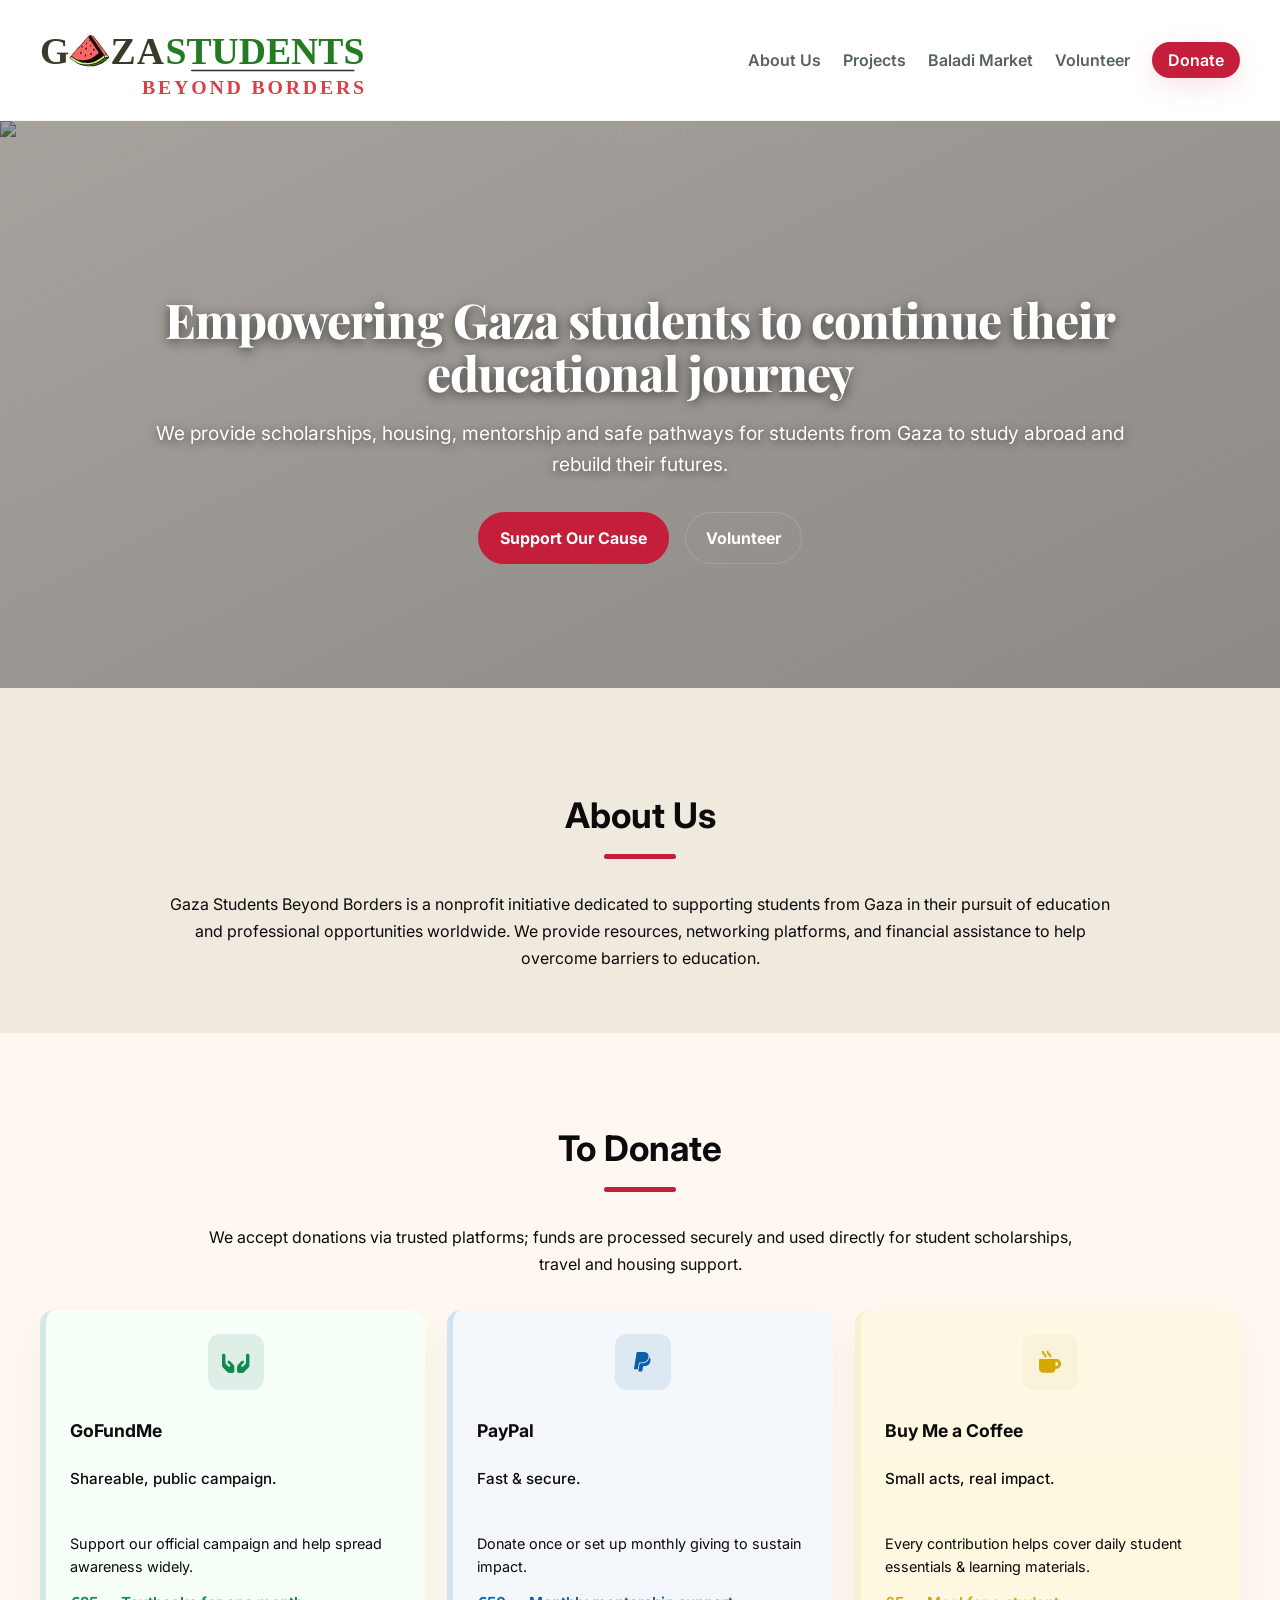
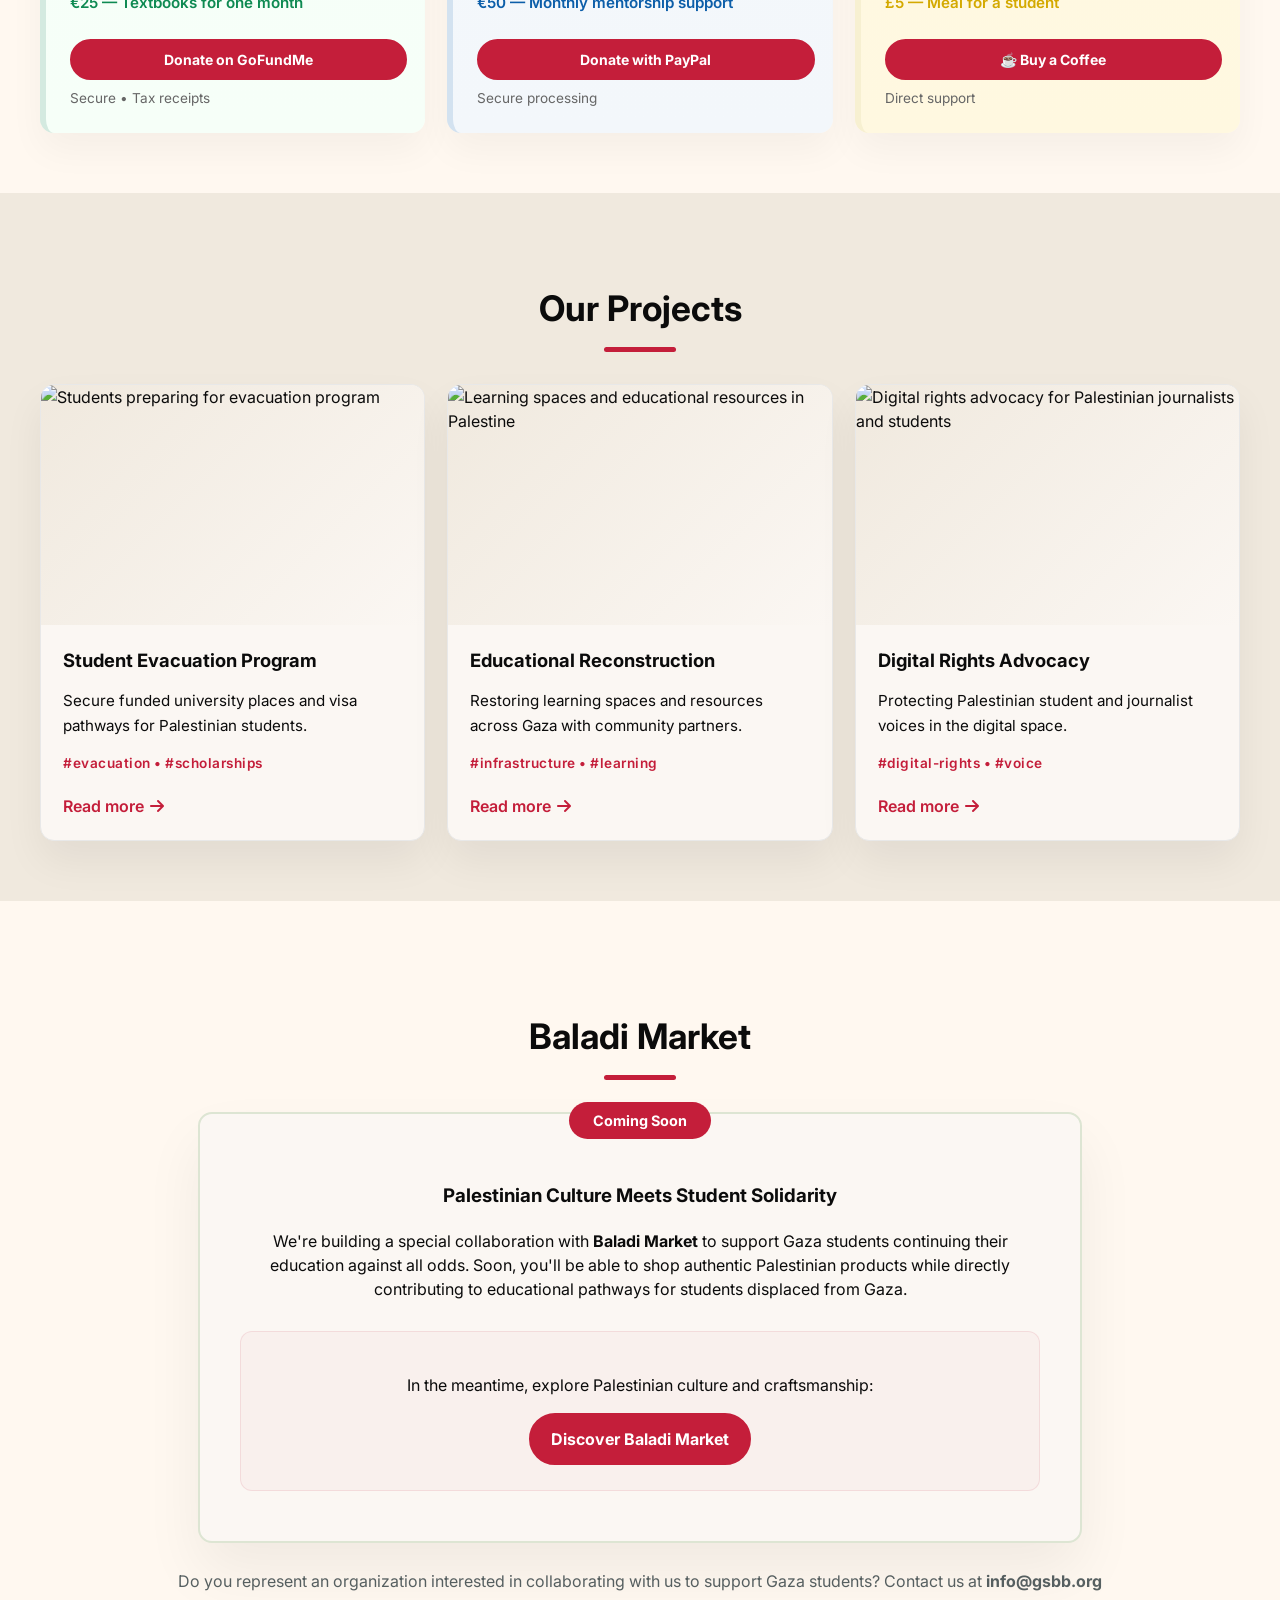
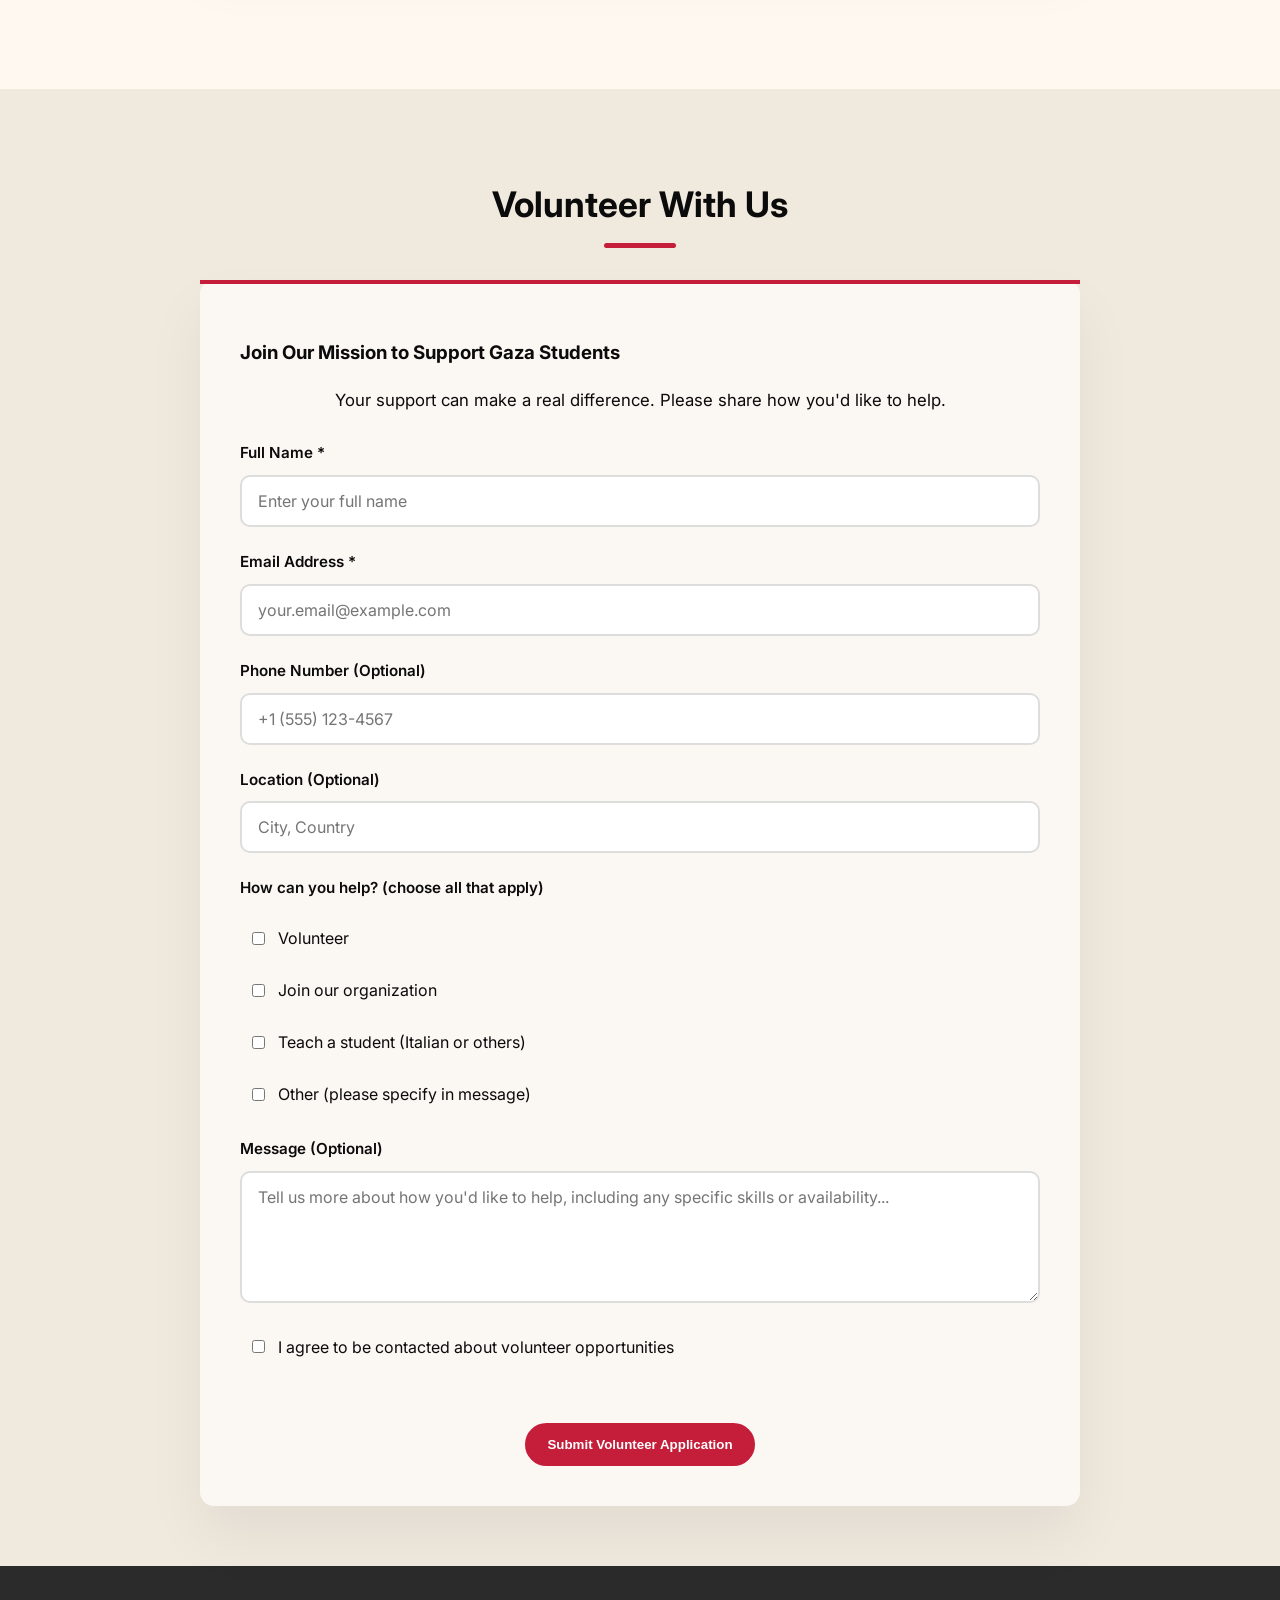
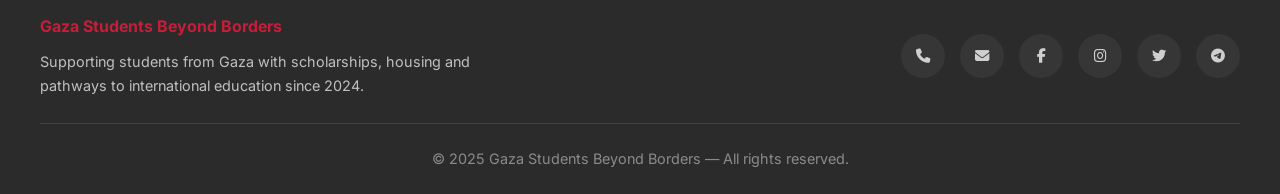
==== commit 790c5140: "some fixes for design" ====
--- a/index.html
+++ b/index.html
@@ -9,9 +9,9 @@
     <link rel="preconnect" href="https://fonts.googleapis.com">
     <link rel="preconnect" href="https://fonts.gstatic.com" crossorigin>
     <!-- Font imports -->
-    <link href="https://fonts.cdnfonts.com/css/waterlily" rel="stylesheet">
-    <link href="https://fonts.googleapis.com/css2?family=Lemon&display=swap" rel="stylesheet">
-    <link href="https://fonts.googleapis.com/css2?family=Inter:wght@300;400;600;700;800&display=swap" rel="stylesheet">
+    <link href="https://fonts.cdnfonts.com/css/waterlily?display=swap" rel="stylesheet">
+    <link href="https://fonts.googleapis.com/css2?family=Playfair+Display:wght@700;800&display=swap" rel="stylesheet">
+    <link href="https://fonts.googleapis.com/css2?family=Inter:wght@300;400;500;600;700;800&display=swap" rel="stylesheet">
     <link rel="stylesheet" href="https://cdnjs.cloudflare.com/ajax/libs/font-awesome/6.4.0/css/all.min.css">
 
     <!-- our stylesheet -->
@@ -19,6 +19,9 @@
 </head>
 
 <body>
+    <!-- Skip to main content link for keyboard users -->
+    <a href="#main-content" class="skip-link">Skip to main content</a>
+
     <!-- ===== ORIGINAL HEADER (copied back, unchanged) ===== -->
     <header>
         <div class="container header-inner">
@@ -160,9 +163,15 @@
         </div>
     </div>
 
-    <main>
+    <main id="main-content">
         <!-- HERO -->
         <section class="hero" role="banner">
+            <picture class="hero-picture">
+                <source media="(max-width: 600px)" srcset="https://imgix.bustle.com/mic/hx6idm47zn2naklwjtfidoloeq25jmxek9nqfmqx0i8ipozxrqtuppnmx6vofd6d.jpg?w=600&h=400&fit=crop&crop=faces&auto=format&q=70">
+                <source media="(max-width: 1024px)" srcset="https://imgix.bustle.com/mic/hx6idm47zn2naklwjtfidoloeq25jmxek9nqfmqx0i8ipozxrqtuppnmx6vofd6d.jpg?w=900&h=500&fit=crop&crop=faces&auto=format&q=75">
+                <img src="https://imgix.bustle.com/mic/hx6idm47zn2naklwjtfidoloeq25jmxek9nqfmqx0i8ipozxrqtuppnmx6vofd6d.jpg?w=1400&h=700&fit=crop&crop=faces&auto=format&q=80" alt="Gaza students studying and learning together" loading="eager" class="hero-image">
+            </picture>
+            <div class="hero-overlay"></div>
             <div class="hero-inner container">
                 <h1 class="hero-title">Empowering Gaza students to continue their educational journey</h1>
                 <p class="hero-lead">We provide scholarships, housing, mentorship and safe pathways for students from Gaza to study abroad and rebuild their futures.</p>
@@ -200,53 +209,53 @@
 
                 <div class="donation-grid">
                     <!-- GoFundMe -->
-                    <div class="don-card don-gfm">
+                    <div class="don-card don-gfm" style="--don-accent:#0e8a52; --don-bg:#f6fff8;">
                         <div class="don-icon">
                             <i class="fas fa-hands-holding" aria-hidden="true"></i>
                         </div>
                         <h3>GoFundMe</h3>
                         <p class="don-text">Shareable, public campaign.</p>
                         <div class="don-body">
-                            <p class="don-small">Use our official GoFundMe to support Gaza students and spread the word.</p>
+                            <p class="don-small">Support our official campaign and help spread awareness widely.</p>
+                            <p class="don-impact">€25 — Textbooks for one month</p>
                         </div>
                         <div class="donate-button">
-                            <a class="btn btn-primary" href="https://gofund.me/834facd61" target="_blank" rel="noopener">
-                Donate on GoFundMe
-              </a>
+                            <a class="btn btn-primary" href="https://gofund.me/834facd61" target="_blank" rel="noopener">Donate on GoFundMe</a>
+                            <small class="don-trust">Secure • Tax receipts</small>
                         </div>
                     </div>
 
                     <!-- PayPal -->
-                    <div class="don-card don-paypal">
+                    <div class="don-card don-paypal" style="--don-accent:#0c5ea9; --don-bg:#f3f7fb;">
                         <div class="don-icon">
                             <i class="fab fa-paypal" aria-hidden="true"></i>
                         </div>
                         <h3>PayPal</h3>
                         <p class="don-text">Fast & secure.</p>
                         <div class="don-body">
-                            <p class="don-small">Perfect if you want to donate directly or monthly.</p>
+                            <p class="don-small">Donate once or set up monthly giving to sustain impact.</p>
+                            <p class="don-impact">€50 — Monthly mentorship support</p>
                         </div>
                         <div class="donate-button">
-                            <a class="btn btn-paypal" href="https://www.paypal.com/donate" target="_blank" rel="noopener">
-                                <i class="fab fa-paypal" aria-hidden="true"></i> Donate with PayPal
-                            </a>
+                            <a class="btn btn-primary" href="https://www.paypal.com/donate" target="_blank" rel="noopener">Donate with PayPal</a>
+                            <small class="don-trust">Secure processing</small>
                         </div>
                     </div>
 
                     <!-- Buy Me a Coffee -->
-                    <div class="don-card don-bmc">
+                    <div class="don-card don-bmc" style="--don-accent:#d4a900; --don-bg:#fff8e0;">
                         <div class="don-icon">
                             <i class="fas fa-mug-hot" aria-hidden="true"></i>
                         </div>
                         <h3>Buy Me a Coffee</h3>
                         <p class="don-text">Small acts, real impact.</p>
                         <div class="don-body">
-                            <p class="don-small">Help cover daily student needs so they can keep studying.</p>
+                            <p class="don-small">Every contribution helps cover daily student essentials & learning materials.</p>
+                            <p class="don-impact">£5 — Meal for a student</p>
                         </div>
                         <div class="donate-button">
-                            <a class="btn btn-bmc" href="https://buymeacoffee.com/yahya2" target="_blank" rel="noopener">
-                ☕ Buy a Coffee
-              </a>
+                            <a class="btn btn-primary" href="https://buymeacoffee.com/yahya2" target="_blank" rel="noopener">☕ Buy a Coffee</a>
+                            <small class="don-trust">Direct support</small>
                         </div>
                     </div>
                 </div>
@@ -262,42 +271,49 @@
                 </div>
                 <div class="projects">
                     <article class="project" data-project="student-evacuation">
-                        <div class="project-image">
-                            <img src="https://images.unsplash.com/photo-1523240795612-9a054b0db644?auto=format&fit=crop&w=1200&q=60" alt="Student Evacuation Program" loading="lazy">
-                        </div>
-                        <div class="meta">
-                            <h3>Student Evacuation Program</h3>
-                            <p class="project-desc">Helping Palestinian students secure fully funded university places abroad and navigate visa requirements amidst the crisis.</p>
-                            <div class="project-read-more">
-                                Read more <i class="fas fa-arrow-right"></i>
-                            </div>
-                        </div>
+                        <a class="project-link" href="/vlog/student-evacuation" aria-label="Open vlog: Student Evacuation Program">
+                            <div class="project-image">
+                                <img src="https://images.unsplash.com/photo-1523240795612-9a054b0db644?auto=format&fit=crop&w=1200&q=60" alt="Students preparing for evacuation program" loading="lazy">
+                            </div>
+                            <div class="meta">
+                                <h3>Student Evacuation Program</h3>
+                                <p class="project-desc">Secure funded university places and visa pathways for Palestinian students.</p>
+                                <div class="project-tags">#evacuation • #scholarships</div>
+                                <div class="project-read-more">Read more <i class="fas fa-arrow-right"></i></div>
+                            </div>
+                        </a>
                     </article>
 
                     <article class="project" data-project="educational-reconstruction">
-                        <div class="project-image">
-                            <img src="https://images.unsplash.com/photo-1523580494863-6f3031224c94?auto=format&fit=crop&w=1200&q=60" alt="Educational Reconstruction" loading="lazy">
-                        </div>
-                        <div class="meta">
-                            <h3>Educational Reconstruction</h3>
-                            <p class="project-desc">Rebuilding educational infrastructure in Gaza. We work with partners to restore learning spaces and resources.</p>
-                            <div class="project-read-more">
-                                Read more <i class="fas fa-arrow-right"></i>
-                            </div>
-                        </div>
+                        <a class="project-link" href="/vlog/educational-reconstruction" aria-label="Open vlog: Educational Reconstruction">
+                            <div class="project-image">
+                                <img src="https://images.unsplash.com/photo-1523580494863-6f3031224c94?auto=format&fit=crop&w=1200&q=60" alt="Learning spaces and educational resources in Palestine" loading="lazy">
+                            </div>
+                            <div class="meta">
+                                <h3>Educational Reconstruction</h3>
+                                <p class="project-desc">Restoring learning spaces and resources across Gaza with community partners.</p>
+                                <div class="project-tags">#infrastructure • #learning</div>
+                                <div class="project-read-more">
+                                    Read more <i class="fas fa-arrow-right"></i>
+                                </div>
+                            </div>
+                        </a>
                     </article>
 
                     <article class="project" data-project="digital-rights-advocacy">
-                        <div class="project-image">
-                            <img src="https://images.unsplash.com/photo-1516321318423-f06f85e504b3?auto=format&fit=crop&w=1200&q=60" alt="Digital Rights Advocacy" loading="lazy">
-                        </div>
-                        <div class="meta">
-                            <h3>Digital Rights Advocacy</h3>
-                            <p class="project-desc">Fighting for Palestinian students' and journalists' digital rights so their voices are heard.</p>
-                            <div class="project-read-more">
-                                Read more <i class="fas fa-arrow-right"></i>
-                            </div>
-                        </div>
+                        <a class="project-link" href="/vlog/digital-rights-advocacy" aria-label="Open vlog: Digital Rights Advocacy">
+                            <div class="project-image">
+                                <img src="https://images.unsplash.com/photo-1516321318423-f06f85e504b3?auto=format&fit=crop&w=1200&q=60" alt="Digital rights advocacy for Palestinian journalists and students" loading="lazy">
+                            </div>
+                            <div class="meta">
+                                <h3>Digital Rights Advocacy</h3>
+                                <p class="project-desc">Protecting Palestinian student and journalist voices in the digital space.</p>
+                                <div class="project-tags">#digital-rights • #voice</div>
+                                <div class="project-read-more">
+                                    Read more <i class="fas fa-arrow-right"></i>
+                                </div>
+                            </div>
+                        </a>
                     </article>
                 </div>
             </div>
@@ -325,7 +341,7 @@
                     </div>
                 </div>
 
-                <p class="market-contact">Do you represent an organization interested in collaborating with us to support Gaza students? Contact us at <strong>info@gazastudents.org</strong></p>
+                <p class="market-contact">Do you represent an organization interested in collaborating with us to support Gaza students? Contact us at <strong>info@gsbb.org</strong></p>
             </div>
         </section>
 
@@ -431,7 +447,7 @@
     </footer>
 
     <!-- our script -->
-    <script defer src="assets/js/main.js"></script>
+    <script defer src="assets/js/script.js"></script>
 </body>
 
-</html>
+</html>
--- a/assets/css/style.css
+++ b/assets/css/style.css
@@ -1,23 +1,49 @@
 :root {
-    --accent: #E10600;
-    --accent-600: #c00400;
-    --bg: #fbfaf8;
-    --bg-2: #f7f3ee;
-    --muted: #f6f6f7;
-    --text: #0b0b0b;
-    --muted-text: #59616b;
+    /* Heritage palette (primary tokens) */
+    --accent: #C41E3A;         /* warm palestinian red (primary) */
+    --accent-600: #A2182E;
+    --accent-700: #7F1223;
+
+    --olive: #1B6B38;          /* secondary accent / buttons, links */
+    --olive-soft: #DDE5D3;
+
+    --bg-cream: #FFF8F0;       /* overall page background */
+    --bg-soft: #F0E9DE;        /* alternate section background */
+    --card-bg: #FBF7F3;
+
+    --text: #0B0B0B;
+    --muted-text: #586162;
+    --charcoal: #2B2B2B;
+
     --radius: 12px;
     --max-w: 1200px;
     --duration: 320ms;
     --ease-out: cubic-bezier(0.25, 0.46, 0.45, 0.94);
+    --gap-section: 60px;       /* new standard section vertical spacing */
+    
     /* donation colors */
     --gfm: #0e8a52;
     --paypal: #0c5ea9;
     --bmc: #ffdd00;
 }
 
-* {
-    box-sizing: border-box;
+
+/* Skip link for keyboard navigation */
+
+.skip-link {
+    position: absolute;
+    top: -40px;
+    left: 0;
+    background: var(--accent);
+    color: white;
+    padding: 8px 16px;
+    text-decoration: none;
+    z-index: 100;
+    border-radius: 0 0 4px 0;
+}
+
+.skip-link:focus {
+    top: 0;
 }
 
 html {
@@ -30,7 +56,7 @@
     font-family: 'Inter', 'Suisse Intl', sans-serif;
     line-height: 1.5;
     color: var(--text);
-    background: linear-gradient(135deg, var(--bg) 0%, var(--bg-2) 100%);
+    background-color: var(--bg-cream);
     overflow-x: hidden;
 }
 
@@ -129,22 +155,32 @@
     width: 100%;
 }
 
+nav a:focus-visible {
+    outline: 2px solid var(--accent);
+    outline-offset: 4px;
+}
+
 nav a.cta {
     background: var(--accent);
     color: white;
     padding: 8px 16px;
     border-radius: 999px;
     border: none;
-    box-shadow: 0 8px 26px rgba(225, 6, 0, 0.12);
+    box-shadow: 0 8px 26px rgba(196, 30, 58, 0.12);
     transition: all var(--duration) var(--ease-out);
 }
 
 nav a.cta:hover,
 nav a.cta:focus {
     transform: translateY(-3px);
-    box-shadow: 0 18px 40px rgba(225, 6, 0, 0.18);
+    box-shadow: 0 18px 40px rgba(196, 30, 58, 0.18);
     background: white;
     color: var(--accent);
+}
+
+nav a.cta:focus-visible {
+    outline: 2px solid var(--accent);
+    outline-offset: 2px;
 }
 
 
@@ -200,6 +236,16 @@
     font-size: 20px;
     line-height: 1;
     z-index: 10;
+    transition: background-color var(--duration) var(--ease-out);
+}
+
+.mobile-menu-close:hover {
+    background: rgba(0, 0, 0, 0.05);
+}
+
+.mobile-menu-close:focus-visible {
+    outline: 2px solid var(--accent);
+    outline-offset: 2px;
 }
 
 .mobile-menu-content {
@@ -209,7 +255,8 @@
 .mobile-menu-content h2 {
     margin: 0 0 12px 0;
     font-size: 18px;
-    font-family: 'Lemon', cursive;
+    font-family: 'Inter', sans-serif;
+    font-weight: 700;
 }
 
 .mobile-menu-nav a {
@@ -252,6 +299,11 @@
     background: rgba(0, 0, 0, 0.05);
 }
 
+.hamburger:focus-visible {
+    outline: 2px solid var(--accent);
+    outline-offset: 2px;
+}
+
 .hamburger .bar {
     display: block;
     width: 24px;
@@ -277,26 +329,31 @@
 /* ========== HERO ========== */
 
 .hero {
-    min-height: 50vh;
+    min-height: 55vh;
     display: flex;
     align-items: center;
     justify-content: center;
-    padding: 40px 0;
-    background-image: linear-gradient(to bottom right, rgba(0, 0, 0, 0.33), rgba(0, 0, 0, 0.52)), url('https://imgix.bustle.com/mic/hx6idm47zn2naklwjtfidoloeq25jmxek9nqfmqx0i8ipozxrqtuppnmx6vofd6d.jpg?w=414&h=276&fit=crop&crop=faces&dpr=2');
-    background-size: cover;
-    background-position: center;
-    background-attachment: fixed;
+    padding: 60px 0;
     color: white;
     text-align: center;
     position: relative;
     overflow: hidden;
 }
 
-.hero::before {
-    content: '';
+.hero-picture,
+.hero-image {
     position: absolute;
     inset: 0;
-    background: rgba(0, 0, 0, 0.3);
+    width: 100%;
+    height: 100%;
+    object-fit: cover;
+    z-index: 0;
+}
+
+.hero-overlay {
+    position: absolute;
+    inset: 0;
+    background: linear-gradient(to bottom right, rgba(0, 0, 0, 0.35), rgba(0, 0, 0, 0.45));
     z-index: 1;
 }
 
@@ -308,24 +365,30 @@
 }
 
 h1.hero-title {
-    font-family: 'Lemon', cursive;
-    font-size: clamp(1.6rem, 3vw, 2.6rem);
-    line-height: 1.05;
-    margin-bottom: 12px;
-    text-shadow: 0 2px 10px rgba(0, 0, 0, 0.5);
+    font-family: 'Playfair Display', serif;
+    font-size: clamp(1.8rem, 5vw, 3rem);
+    line-height: 1.1;
+    margin: 0 0 16px 0;
+    text-shadow: 0 3px 12px rgba(0, 0, 0, 0.6);
+    font-weight: 800;
+    letter-spacing: -0.02em;
 }
 
 p.hero-lead {
-    font-size: clamp(0.98rem, 1.2vw, 1.125rem);
-    opacity: 0.95;
-    margin-bottom: 20px;
+    font-size: clamp(1.05rem, 1.5vw, 1.25rem);
+    opacity: 1;
+    margin-bottom: 32px;
+    line-height: 1.6;
+    font-weight: 400;
+    text-shadow: 0 2px 8px rgba(0, 0, 0, 0.5);
 }
 
 .hero-buttons {
     display: flex;
-    gap: 12px;
+    gap: 16px;
     justify-content: center;
     flex-wrap: wrap;
+    margin-top: 8px;
 }
 
 .btn {
@@ -341,6 +404,11 @@
     overflow: hidden;
 }
 
+.btn:focus-visible {
+    outline: 2px solid var(--accent);
+    outline-offset: 2px;
+}
+
 .btn-primary {
     background: var(--accent);
     color: #fff;
@@ -350,10 +418,15 @@
 .btn-primary:hover,
 .btn-primary:focus {
     transform: translateY(-4px);
-    box-shadow: 0 18px 36px rgba(225, 6, 0, 0.18);
-    background: white;
-    color: var(--accent);
-    border-color: white;
+    box-shadow: 0 18px 36px rgba(196, 30, 58, 0.2);
+    background: var(--accent-600);
+    color: #fff;
+    border-color: var(--accent-600);
+}
+
+.btn-primary:focus-visible {
+    outline: 2px solid var(--accent);
+    outline-offset: 2px;
 }
 
 .btn-ghost {
@@ -367,11 +440,25 @@
     background: rgba(255, 255, 255, 0.1);
 }
 
+.btn-ghost:focus-visible {
+    outline: 2px solid white;
+    outline-offset: 2px;
+}
+
 
 /* ========== SECTIONS (JS-friendly) ========== */
 
 section {
-    padding: 48px 0;
+    padding: var(--gap-section) 0;
+}
+
+/* Automatic alternating section backgrounds */
+main > section:nth-of-type(odd) {
+    background: transparent;
+}
+
+main > section:nth-of-type(even) {
+    background: var(--bg-soft);
 }
 
 
@@ -397,22 +484,24 @@
 
 .section-title {
     max-width: 880px;
-    margin: 0 auto 20px;
+    margin: 0 auto 32px;
     text-align: center;
 }
 
 .section-title h2 {
-    font-family: 'Lemon', cursive;
-    font-size: 1.6rem;
-    margin-bottom: 6px;
+    font-family: 'Inter', sans-serif;
+    font-size: clamp(1.6rem, 4vw, 2.2rem);
+    margin-bottom: 12px;
+    color: var(--text);
+    font-weight: 700;
 }
 
 .underline {
-    width: 64px;
-    height: 4px;
+    width: 72px;
+    height: 5px;
     background: var(--accent);
-    margin: 6px auto 0;
-    border-radius: 6px;
+    margin: 8px auto 0;
+    border-radius: 8px;
     position: relative;
     overflow: hidden;
 }
@@ -425,13 +514,16 @@
     width: 100%;
     height: 100%;
     background: linear-gradient(90deg, transparent, rgba(255, 255, 255, 0.8), transparent);
-    animation: shimmer 3s infinite;
+    animation: shimmer 4s ease-in-out 2s infinite;
 }
 
 @keyframes shimmer {
     0% {
         left: -100%;
     }
+    50% {
+        left: 100%;
+    }
     100% {
         left: 100%;
     }
@@ -443,69 +535,122 @@
 .about .lead {
     max-width: 860px;
     margin: 0 auto;
-    color: var(--muted-text);
+    color: var(--text);
+    font-size: clamp(1rem, 1.1vw, 1.125rem);
     line-height: 1.7;
+    font-weight: 400;
 }
 
 
 /* ========== DONATE ========== */
 
 .to-donate {
-    background: var(--muted);
+    background: var(--bg-soft);
 }
 
 .donate-description {
     text-align: center;
-    color: var(--muted-text);
+    color: var(--text);
     max-width: 880px;
-    margin: 0 auto 18px;
-    line-height: 1.6;
+    margin: 0 auto 24px;
+    line-height: 1.7;
+    font-size: clamp(1rem, 1.05vw, 1.1rem);
+    font-weight: 400;
+}
+
+/* ========== STAGGERED REVEAL ANIMATIONS ========== */
+
+.donation-grid > *,
+.projects > * {
+    opacity: 0;
+    transform: translateY(14px);
+    transition: opacity 420ms var(--ease-out), transform 420ms var(--ease-out);
+}
+
+.donation-grid > *.visible,
+.projects > *.visible {
+    opacity: 1;
+    transform: translateY(0);
+}
+
+@media (prefers-reduced-motion: reduce) {
+    .donation-grid > *,
+    .projects > * {
+        transition: none;
+        transform: none;
+        opacity: 1;
+    }
 }
 
 .donation-grid {
     display: grid;
-    gap: 18px;
-    grid-template-columns: repeat(auto-fit, minmax(260px, 1fr));
+    gap: 22px;
+    grid-template-columns: repeat(auto-fit, minmax(280px, 1fr));
     align-items: stretch;
-    margin-top: 26px;
+    margin-top: 32px;
 }
 
 .don-card {
-    background: var(--bg);
-    padding: 20px;
+    --don-accent: var(--accent);
+    --don-bg: var(--card-bg);
+    background: linear-gradient(180deg, color-mix(in srgb, var(--don-bg) 90%, white 10%), var(--don-bg));
     border-radius: 14px;
-    box-shadow: 0 20px 40px rgba(12, 14, 16, 0.03);
-    text-align: center;
-    transition: transform var(--duration) var(--ease-out), box-shadow var(--duration) var(--ease-out);
+    padding: 24px;
+    border-left: 6px solid color-mix(in srgb, var(--don-accent) 18%, #fff 82%);
+    box-shadow: 0 18px 36px rgba(12, 14, 16, 0.04);
+    transition: transform 320ms var(--ease-out), box-shadow 320ms var(--ease-out), border-color 320ms var(--ease-out), background 320ms var(--ease-out);
     display: flex;
     flex-direction: column;
-    min-height: 320px;
+    min-height: 360px;
 }
 
 .don-card:hover {
-    transform: translateY(-6px);
-    box-shadow: 0 30px 60px rgba(12, 14, 16, 0.05);
+    transform: translateY(-8px);
+    box-shadow: 0 30px 60px rgba(12, 14, 16, 0.08);
+    border-left-color: var(--don-accent);
+}
+
+.don-card:hover .don-icon {
+    transform: scale(1.08);
+}
+
+.don-card:focus-visible {
+    outline: 3px solid color-mix(in srgb, var(--don-accent) 18%, #fff 82%);
+    outline-offset: 6px;
+}
+
+.don-card:focus-within {
+    transform: translateY(-8px);
+    box-shadow: 0 30px 60px rgba(12, 14, 16, 0.08);
+    border-left-color: var(--don-accent);
 }
 
 .don-icon {
-    width: 48px;
-    height: 48px;
-    border-radius: 14px;
+    width: 56px;
+    height: 56px;
+    border-radius: 12px;
     display: inline-flex;
     align-items: center;
     justify-content: center;
     font-size: 22px;
-    margin: 0 auto;
+    margin: 0 auto 12px auto;
+    transition: transform 320ms var(--ease-out), box-shadow 320ms var(--ease-out);
+    background: color-mix(in srgb, var(--don-accent) 14%, white 86%);
+    color: var(--don-accent);
 }
 
 .don-card h3 {
-    font-family: 'Lemon', cursive;
-    margin: 14px 0 4px;
+    font-family: 'Inter', sans-serif;
+    margin: 16px 0 8px;
+    font-size: clamp(1.1rem, 1.2vw, 1.3rem);
+    color: var(--text);
+    font-weight: 700;
 }
 
 .don-text {
-    color: var(--muted-text);
-    font-size: 0.98rem;
+    color: var(--text);
+    font-size: clamp(0.95rem, 1vw, 1rem);
+    font-weight: 500;
 }
 
 .don-body {
@@ -514,91 +659,65 @@
 }
 
 .don-small {
-    color: var(--muted-text);
-    font-size: 0.9rem;
-    line-height: 1.5;
+    color: var(--text);
+    font-size: clamp(0.9rem, 0.95vw, 0.95rem);
+    line-height: 1.6;
+    font-weight: 400;
 }
 
 .donate-button {
-    margin-top: 14px;
-}
-
-
-/* GoFundMe lookalike */
-
+    margin-top: auto;
+    padding-top: 12px;
+}
+
+.don-card .btn {
+    width: 100%;
+    text-align: center;
+}
+
+.don-impact {
+    color: var(--don-accent);
+    font-size: clamp(0.95rem, 1vw, 1rem);
+    font-weight: 600;
+    margin:12px 0;
+}
+
+.don-trust {
+    display: block;
+    color: #666;
+    font-size: 0.85rem;
+    margin-top: 8px;
+    font-weight: 400;
+}
+
+/* payment-specific color overrides */
 .don-gfm {
-    background: #f0fbf5;
-    border: 1px solid rgba(14, 138, 82, 0.1);
-}
-
-.don-gfm .don-icon {
-    background: rgba(14, 138, 82, 0.14);
-    color: #065835;
-}
-
-.don-gfm .btn-primary {
-    background: #0e8a52;
-    border-color: #0e8a52;
-}
-
-.don-gfm .btn-primary:hover {
-    background: #fff;
-    color: #0e8a52;
-}
-
-
-/* PayPal card */
+    --don-accent: #0e8a52;
+    --don-bg: #f6fff8;
+}
 
 .don-paypal {
-    background: radial-gradient(circle at 10% 10%, rgba(12, 94, 169, 0.12), #ffffff 45%);
-    border: 1px solid rgba(12, 94, 169, 0.05);
-}
-
-.don-paypal .don-icon {
-    background: rgba(12, 94, 169, 0.15);
-    color: #0c5ea9;
-}
-
-.btn-paypal {
-    background: linear-gradient(180deg, #0c5ea9 0%, #063667 85%);
-    color: #fff;
-    border: none;
-    width: 100%;
-    display: inline-flex;
-    align-items: center;
-    justify-content: center;
-    gap: 6px;
-}
-
-.btn-paypal:hover {
-    opacity: 0.95;
-    transform: translateY(-2px);
-}
-
-
-/* Buy Me a Coffee */
+    --don-accent: #0c5ea9;
+    --don-bg: #f3f7fb;
+}
 
 .don-bmc {
-    background: radial-gradient(circle at 5% 5%, rgba(255, 221, 0, 0.3), #fff 40%);
-    border: 1px solid rgba(255, 221, 0, 0.2);
-}
-
-.don-bmc .don-icon {
-    background: rgba(255, 221, 0, 0.35);
-    color: #5C3D00;
-}
-
-.btn-bmc {
-    background: var(--bmc);
-    color: #000;
-    border: 1px solid rgba(0, 0, 0, 0.04);
-    width: 100%;
-    justify-content: center;
-}
-
-.btn-bmc:hover {
-    filter: brightness(0.97);
-    transform: translateY(-2px);
+    --don-accent: #d4a900;
+    --don-bg: #fff8e0;
+}
+
+/* respect prefers-reduced-motion */
+@media (prefers-reduced-motion: reduce) {
+    .don-card,
+    .don-icon {
+        transition: none;
+        transform: none;
+    }
+}
+
+.btn-bmc:focus-visible {
+    outline: 2px solid #5C3D00;
+    outline-offset: 2px;
 }
 
 
@@ -612,22 +731,45 @@
 }
 
 .project {
-    background: var(--bg);
+    background: var(--card-bg);
     border-radius: 14px;
+    border: 1px solid #e8e8e8;
     overflow: hidden;
     box-shadow: 0 20px 40px rgba(12, 14, 16, 0.06);
-    transition: transform var(--duration) var(--ease-out), box-shadow var(--duration) var(--ease-out);
+    transition: transform var(--duration) var(--ease-out), box-shadow var(--duration) var(--ease-out), border-color var(--duration) var(--ease-out);
     cursor: pointer;
 }
 
 .project:hover {
+    border-color: var(--accent);
     transform: translateY(-8px);
     box-shadow: 0 30px 60px rgba(12, 14, 16, 0.1);
 }
 
+.project:focus-visible {
+    outline: 2px solid var(--accent);
+    outline-offset: 4px;
+}
+
+.project-link {
+    display: block;
+    color: inherit;
+    text-decoration: none;
+    height: 100%;
+    width: 100%;
+    padding: 0;
+}
+
+.project-link:focus-visible {
+    outline: 3px solid var(--accent);
+    outline-offset: 6px;
+    border-radius: 14px;
+}
+
 .project-image {
-    height: 200px;
+    height: 240px;
     overflow: hidden;
+    background: linear-gradient(135deg, var(--bg-soft) 0%, var(--card-bg) 100%);
 }
 
 .project-image img {
@@ -642,18 +784,31 @@
 }
 
 .project .meta {
-    padding: 18px;
+    padding: 22px;
 }
 
 .project h3 {
     margin-top: 0;
-    margin-bottom: 10px;
-    font-family: 'Lemon', cursive;
+    margin-bottom: 12px;
+    font-family: 'Inter', sans-serif;
+    font-size: clamp(1.15rem, 1.3vw, 1.4rem);
+    color: var(--text);
+    font-weight: 700;
 }
 
 .project-desc {
-    color: var(--muted-text);
+    color: var(--text);
     line-height: 1.6;
+    font-size: clamp(0.95rem, 1vw, 1rem);
+}
+
+.project-tags {
+    font-size: 0.85rem;
+    color: var(--accent);
+    font-weight: 600;
+    margin: 8px 0;
+    text-transform: lowercase;
+    letter-spacing: 0.5px;
 }
 
 .project-read-more {
@@ -675,11 +830,11 @@
 
 .baladi-market {
     padding: 80px 0;
-    background: linear-gradient(135deg, var(--bg-2) 0%, var(--muted) 100%);
+    background: linear-gradient(135deg, var(--bg-soft) 0%, var(--bg-cream) 100%);
 }
 
 .market-coming-soon {
-    background: var(--bg);
+    background: var(--card-bg);
     padding: 50px 40px;
     border-radius: 14px;
     box-shadow: 0 30px 60px rgba(12, 14, 16, 0.06);
@@ -687,6 +842,7 @@
     max-width: 800px;
     margin: 0 auto;
     position: relative;
+    border: 2px solid var(--olive-soft);
 }
 
 .coming-soon-badge {
@@ -700,26 +856,24 @@
     border-radius: 999px;
     font-weight: 700;
     font-size: 0.9rem;
-    animation: pulse 2s infinite;
+    animation: pulse 3s ease-in-out 1s infinite;
 }
 
 @keyframes pulse {
-    0% {
-        box-shadow: 0 0 0 0 rgba(225, 6, 0, 0.7);
-    }
-    70% {
-        box-shadow: 0 0 0 12px rgba(225, 6, 0, 0);
-    }
+    0%,
     100% {
-        box-shadow: 0 0 0 0 rgba(225, 6, 0, 0);
+        box-shadow: 0 0 0 0 rgba(196, 30, 58, 0.7);
+    }
+    50% {
+        box-shadow: 0 0 0 10px rgba(196, 30, 58, 0);
     }
 }
 
 .preview-actions {
-    background: rgba(225, 6, 0, 0.03);
+    background: rgba(196, 30, 58, 0.03);
     padding: 25px;
     border-radius: 12px;
-    border: 1px solid rgba(225, 6, 0, 0.1);
+    border: 1px solid rgba(196, 30, 58, 0.1);
     margin-top: 30px;
 }
 
@@ -733,13 +887,28 @@
 /* ========== VOLUNTEER (no purple) ========== */
 
 .join-us {
-    padding: 80px 0;
-    background: var(--muted);
+    padding: var(--gap-section) 0;
+    background: white;
+}
+
+.form-errors {
+    padding: 16px;
+    border-radius: 10px;
+    margin-bottom: 20px;
+    background: rgba(196, 30, 58, 0.08);
+    border-left: 4px solid var(--accent);
+    font-weight: 600;
+    outline: none;
+}
+
+.form-errors p {
+    margin: 0;
+    color: #8B1C32;
 }
 
 .vol-form {
-    background: var(--bg);
-    padding: 30px;
+    background: var(--card-bg);
+    padding: 40px;
     border-radius: 14px;
     box-shadow: 0 30px 60px rgba(12, 14, 16, 0.06);
     max-width: 800px;
@@ -758,16 +927,17 @@
 }
 
 .form-description {
-    color: var(--muted-text);
-    font-size: 1.1rem;
-    line-height: 1.6;
-    margin-bottom: 24px;
+    color: var(--text);
+    font-size: clamp(1.05rem, 1.1vw, 1.2rem);
+    line-height: 1.7;
+    margin-bottom: 28px;
     text-align: center;
+    font-weight: 400;
 }
 
 .vol-qs {
     display: grid;
-    gap: 20px;
+    gap: 24px;
     grid-template-columns: 1fr;
 }
 
@@ -778,26 +948,34 @@
 
 .label {
     font-weight: 600;
-    margin-bottom: 8px;
+    margin-bottom: 10px;
     color: var(--text);
+    font-size: clamp(0.95rem, 1vw, 1.05rem);
 }
 
 .input,
 .textarea {
     padding: 14px 16px;
     border-radius: 10px;
-    border: 2px solid #e8e8e8;
+    border: 2px solid #ddd;
     font-size: 1rem;
     font-family: inherit;
-    background: var(--bg);
-    transition: border 0.2s ease;
+    background: white;
+    transition: border 0.2s ease, box-shadow 0.2s ease, background-color 0.2s ease;
 }
 
 .input:focus,
 .textarea:focus {
     outline: none;
     border-color: var(--accent);
-    box-shadow: 0 0 0 3px rgba(225, 6, 0, 0.1);
+    box-shadow: 0 0 0 3px rgba(196, 30, 58, 0.12);
+    background: #fafaf9;
+}
+
+.input:focus-visible,
+.textarea:focus-visible {
+    outline: 2px solid var(--accent);
+    outline-offset: 2px;
 }
 
 .textarea {
@@ -823,22 +1001,32 @@
 }
 
 .checkbox-label:hover {
-    background: rgba(225, 6, 0, 0.05);
+    background: rgba(196, 30, 58, 0.05);
+}
+
+.checkbox-label input[type="checkbox"] {
+    cursor: pointer;
+    accent-color: var(--accent);
+}
+
+.checkbox-label input[type="checkbox"]:focus-visible {
+    outline: 2px solid var(--accent);
+    outline-offset: 2px;
 }
 
 .submit-row {
     text-align: center;
-    margin-top: 24px;
+    margin-top: 32px;
 }
 
 
 /* ========== FOOTER ========== */
 
 footer {
-    background: #0b0b0b;
-    color: #d7d7d7;
-    padding: 40px 0 20px;
-    font-size: 0.95rem;
+    background: var(--charcoal);
+    color: #f0f0f0;
+    padding: 48px 0 24px;
+    font-size: clamp(0.9rem, 0.95vw, 0.95rem);
 }
 
 .footer-inner {
@@ -862,15 +1050,17 @@
 
 .footer-description strong {
     display: block;
-    font-size: 1.1rem;
-    margin-bottom: 8px;
+    font-size: clamp(1rem, 1.1vw, 1.15rem);
+    margin-bottom: 12px;
     color: var(--accent);
+    font-weight: 700;
 }
 
 .footer-description p {
-    color: #a0a0a0;
+    color: #c0c0c0;
     margin: 0;
-    line-height: 1.6;
+    line-height: 1.7;
+    font-weight: 400;
 }
 
 .social-links-horizontal {
@@ -892,9 +1082,14 @@
 }
 
 .social-links-horizontal a:hover {
-    background: var(--accent);
+    background: var(--olive);
     color: #fff;
     transform: translateY(-2px);
+}
+
+.social-links-horizontal a:focus-visible {
+    outline: 2px solid var(--accent);
+    outline-offset: 2px;
 }
 
 .copyright {
@@ -905,6 +1100,12 @@
 
 
 /* ========== RESPONSIVE ========== */
+
+@media (max-width: 1024px) {
+    .hero {
+        padding: 50px 0;
+    }
+}
 
 @media (max-width: 900px) {
     nav ul {
@@ -941,6 +1142,36 @@
     .vol-form {
         padding: 24px;
     }
+    h1.hero-title {
+        font-size: clamp(1.4rem, 2vw, 2rem);
+    }
+    .section-title h2 {
+        font-size: 1.4rem;
+    }
+}
+
+@media (max-width: 600px) {
+    .hero-inner {
+        padding: 16px;
+    }
+    section {
+        padding: 32px 0;
+    }
+    .container {
+        padding: 0 16px;
+    }
+    .don-card {
+        min-height: auto;
+        padding: 16px;
+    }
+    .hero-buttons {
+        flex-direction: column;
+        align-items: stretch;
+        gap: 10px;
+    }
+    .btn {
+        width: 100%;
+    }
 }
 
 @media (max-width: 480px) {
@@ -951,6 +1182,13 @@
     .social-links-horizontal a {
         width: 40px;
         height: 40px;
+        font-size: 14px;
+    }
+    h1.hero-title {
+        font-size: 1.25rem;
+    }
+    .section-title h2 {
+        font-size: 1.2rem;
     }
     .hero-inner {
         padding: 20px;
@@ -958,10 +1196,32 @@
     section {
         padding: 40px 0;
     }
+    .market-coming-soon h3 {
+        font-size: 1.3rem;
+    }
+    .footer-description {
+        max-width: none;
+    }
     .don-card {
         min-height: 0;
     }
-    .market-coming-soon h3 {
-        font-size: 1.5rem;
-    }
-}
+}
+
+/* Reduce donation card buttons – smaller, same shape */
+.donation-grid .don-card .btn {
+    padding: 8px 1px;      
+    font-size: 0.875rem;  
+}
+
+/* Center About section description */
+.about .lead {
+    text-align: center;
+    max-width: 950px;        /* optional: keep readable line length */
+    margin-left: auto;
+    margin-right: auto;
+}
+
+/* Remove underline from Donate button in main navigation */
+header nav a.cta::after {
+    content: none !important;
+}
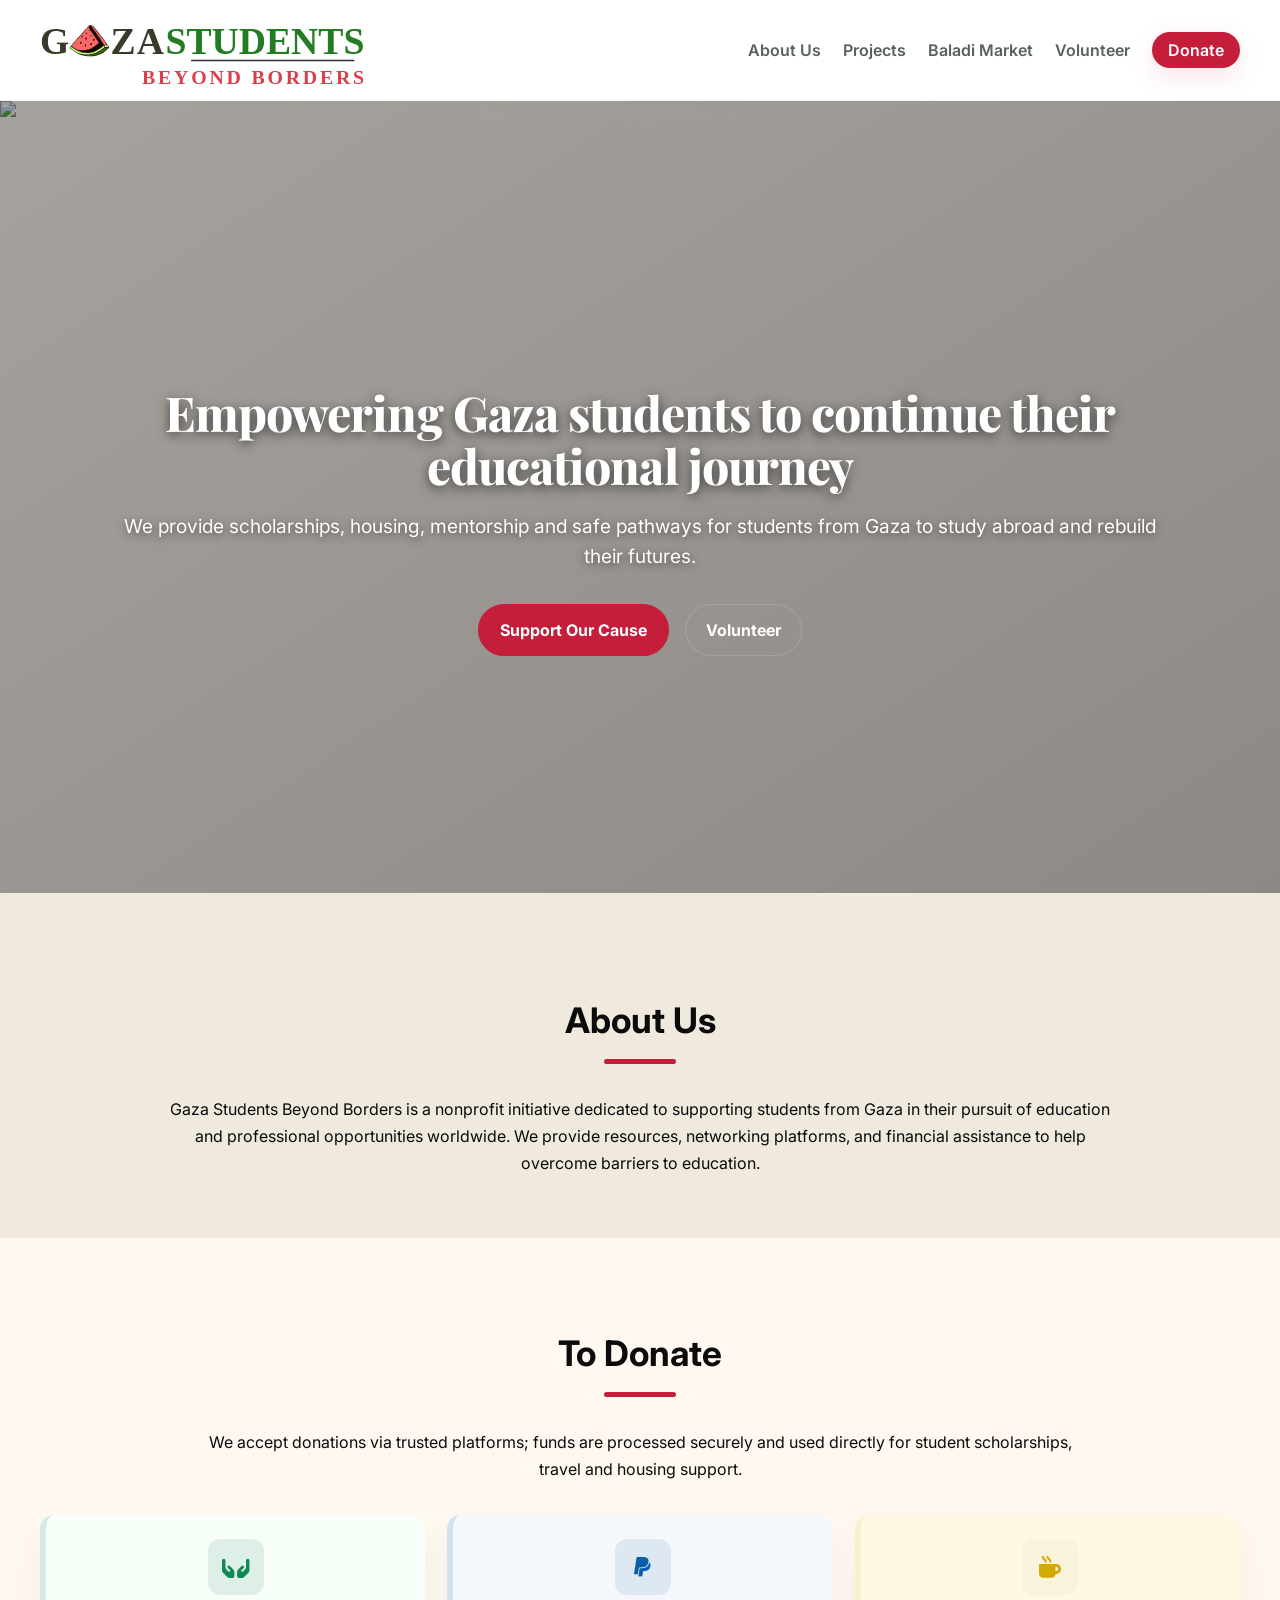
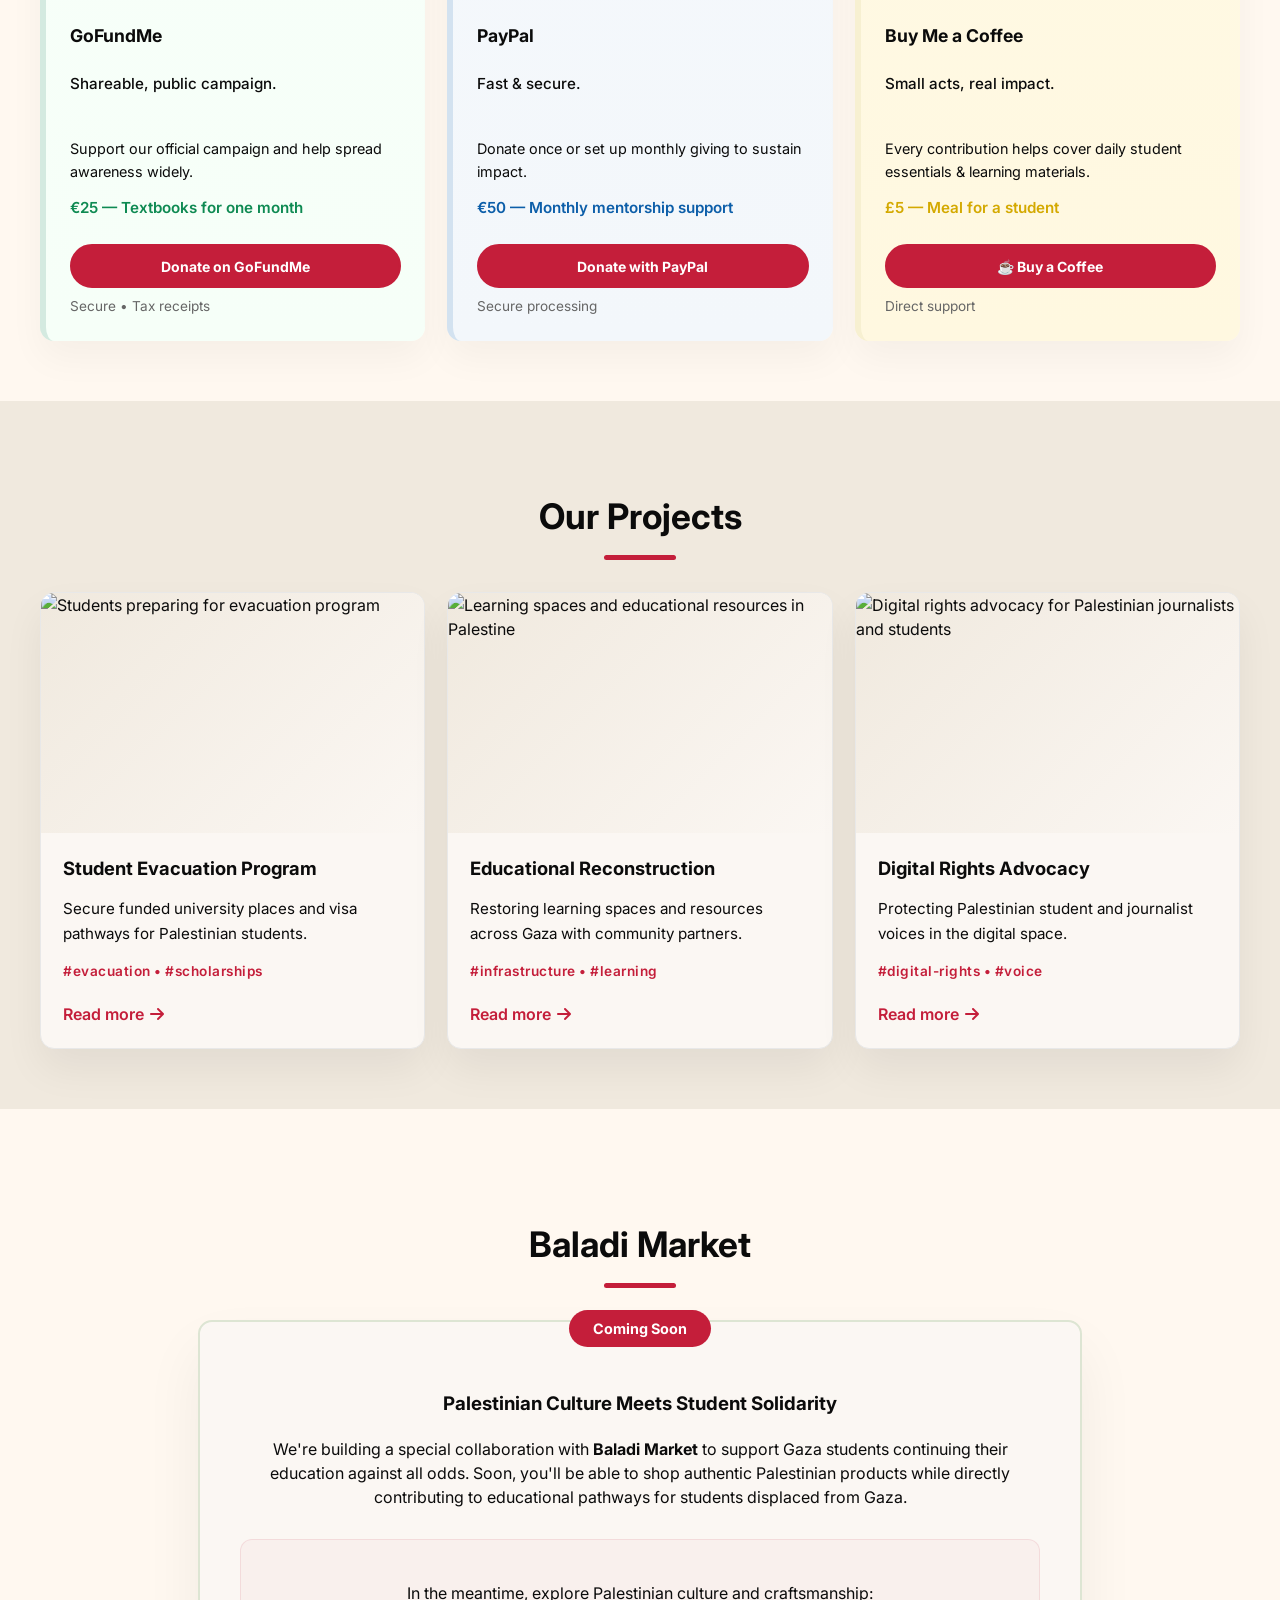
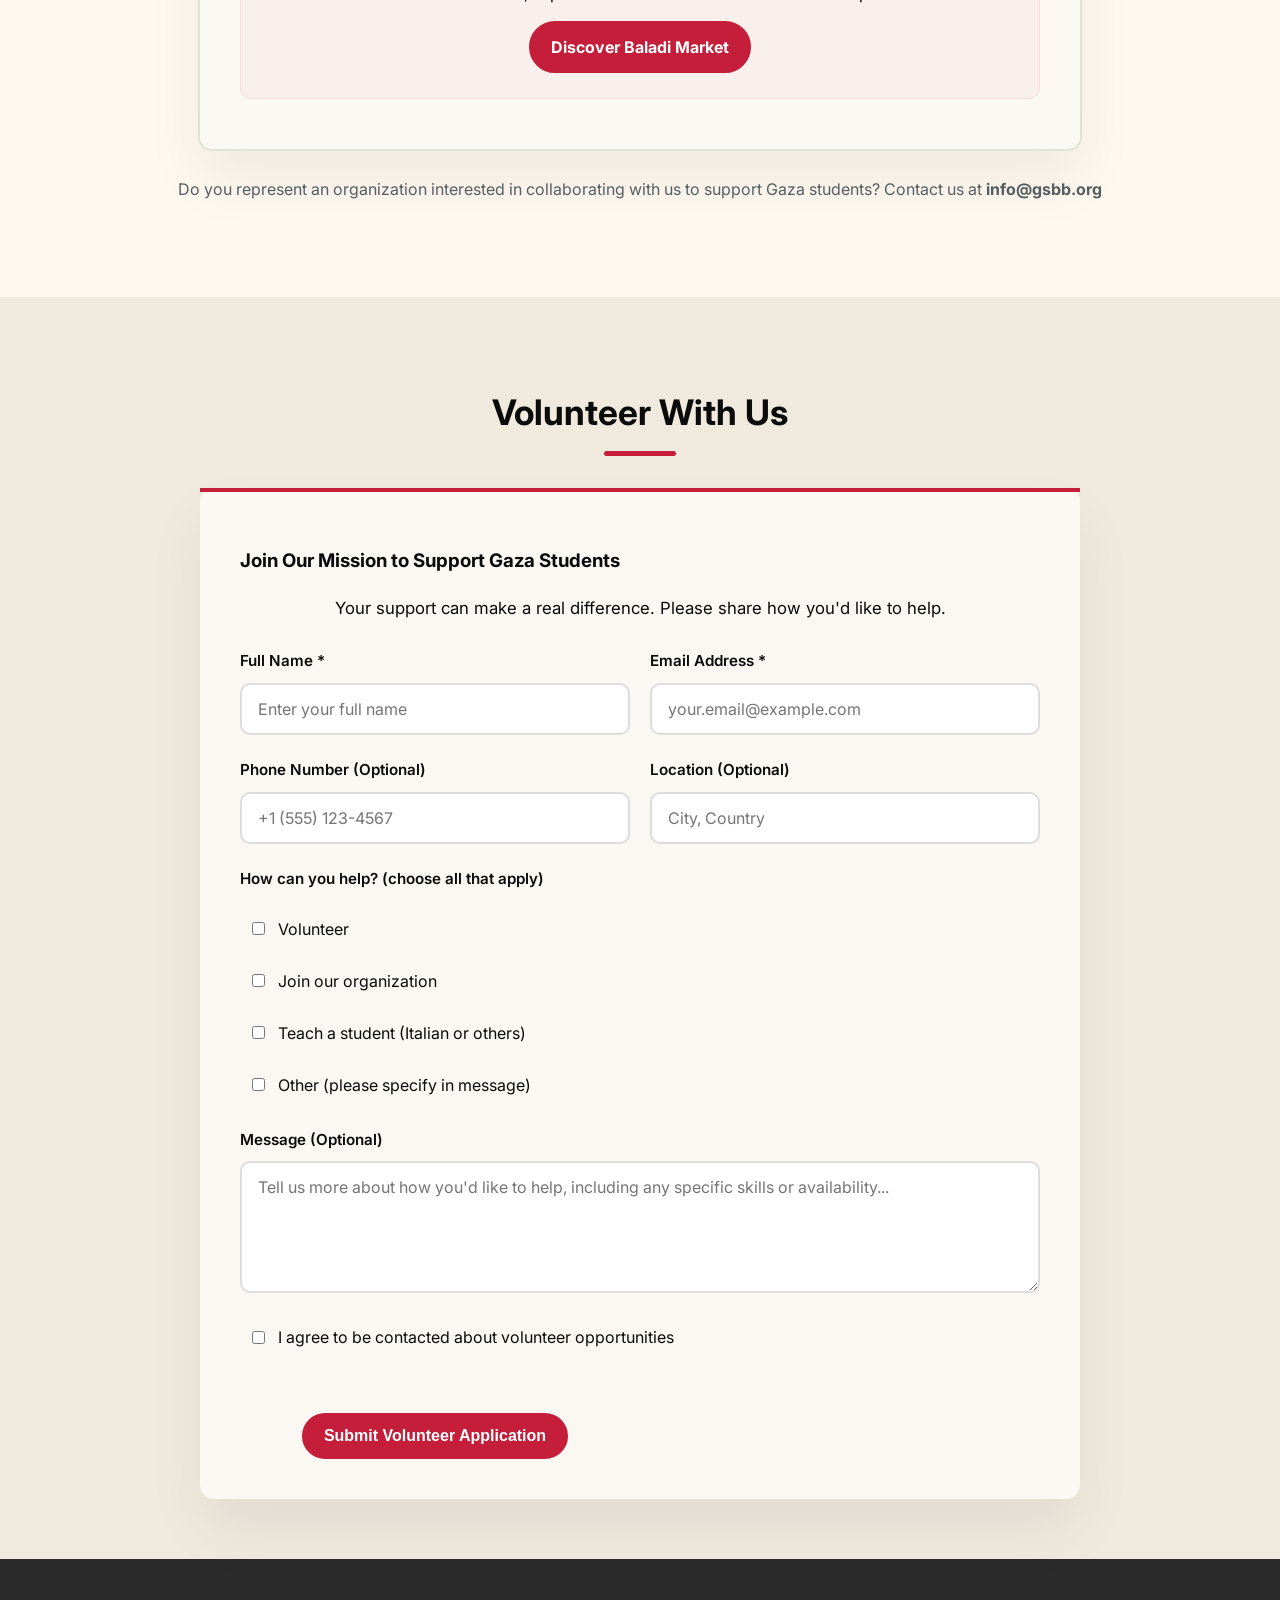
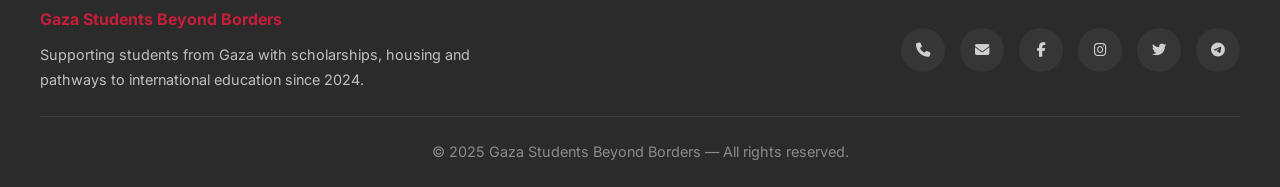
==== commit 1963d375: "responsive" ====
--- a/index.html
+++ b/index.html
@@ -169,6 +169,7 @@
             <picture class="hero-picture">
                 <source media="(max-width: 600px)" srcset="https://imgix.bustle.com/mic/hx6idm47zn2naklwjtfidoloeq25jmxek9nqfmqx0i8ipozxrqtuppnmx6vofd6d.jpg?w=600&h=400&fit=crop&crop=faces&auto=format&q=70">
                 <source media="(max-width: 1024px)" srcset="https://imgix.bustle.com/mic/hx6idm47zn2naklwjtfidoloeq25jmxek9nqfmqx0i8ipozxrqtuppnmx6vofd6d.jpg?w=900&h=500&fit=crop&crop=faces&auto=format&q=75">
+                <source media="(max-width: 1400px)" srcset="https://imgix.bustle.com/mic/hx6idm47zn2naklwjtfidoloeq25jmxek9nqfmqx0i8ipozxrqtuppnmx6vofd6d.jpg?w=1200&h=600&fit=crop&crop=faces&auto=format&q=80">
                 <img src="https://imgix.bustle.com/mic/hx6idm47zn2naklwjtfidoloeq25jmxek9nqfmqx0i8ipozxrqtuppnmx6vofd6d.jpg?w=1400&h=700&fit=crop&crop=faces&auto=format&q=80" alt="Gaza students studying and learning together" loading="eager" class="hero-image">
             </picture>
             <div class="hero-overlay"></div>
--- a/assets/css/style.css
+++ b/assets/css/style.css
@@ -90,14 +90,16 @@
     backdrop-filter: blur(6px);
     border-bottom: 1px solid rgba(16, 18, 20, 0.04);
     transition: all var(--duration) var(--ease-out);
+    min-height: 70px;
 }
 
 .header-inner {
     display: flex;
     align-items: center;
     justify-content: space-between;
-    padding: 10px 0;
+    padding: 12px 0;
     position: relative;
+    min-height: 60px;
 }
 
 .logo {
@@ -214,6 +216,16 @@
     max-height: calc(100vh - 96px);
     transform: translateY(-20px);
     transition: transform var(--duration) var(--ease-out);
+    position: relative;
+}
+
+@media (max-width: 480px) {
+    .mobile-menu-panel {
+        margin: 40px 8px 8px;
+        max-height: calc(100vh - 80px);
+        max-width: none;
+        width: calc(100% - 16px);
+    }
 }
 
 .mobile-menu-backdrop.active .mobile-menu-panel {
@@ -293,6 +305,9 @@
     background: transparent;
     border: none;
     transition: background-color var(--duration) var(--ease-out);
+    margin-left: auto;
+    position: relative;
+    z-index: 70;
 }
 
 .hamburger:hover {
@@ -329,7 +344,7 @@
 /* ========== HERO ========== */
 
 .hero {
-    min-height: 55vh;
+    min-height: clamp(50vh, 80vh, 100vh);
     display: flex;
     align-items: center;
     justify-content: center;
@@ -350,6 +365,14 @@
     z-index: 0;
 }
 
+/* Ensure hero image is responsive */
+@media (max-width: 600px) {
+    .hero-picture source[media="(max-width: 600px)"],
+    .hero-image {
+        object-position: center center;
+    }
+}
+
 .hero-overlay {
     position: absolute;
     inset: 0;
@@ -362,6 +385,8 @@
     padding: 24px;
     position: relative;
     z-index: 2;
+    width: 100%;
+    box-sizing: border-box;
 }
 
 h1.hero-title {
@@ -398,10 +423,13 @@
     padding: 12px 20px;
     border-radius: 999px;
     font-weight: 700;
+    font-size: clamp(0.9rem, 2vw, 1rem);
     text-decoration: none;
     transition: all var(--duration) var(--ease-out);
     position: relative;
     overflow: hidden;
+    min-height: 44px; /* Ensure good touch target */
+    box-sizing: border-box;
 }
 
 .btn:focus-visible {
@@ -588,6 +616,14 @@
     grid-template-columns: repeat(auto-fit, minmax(280px, 1fr));
     align-items: stretch;
     margin-top: 32px;
+}
+
+@media (max-width: 600px) {
+    .donation-grid {
+        grid-template-columns: 1fr;
+        gap: 16px;
+        margin-top: 24px;
+    }
 }
 
 .don-card {
@@ -730,6 +766,14 @@
     margin-top: 18px;
 }
 
+@media (max-width: 600px) {
+    .projects {
+        grid-template-columns: 1fr;
+        gap: 16px;
+        margin-top: 16px;
+    }
+}
+
 .project {
     background: var(--card-bg);
     border-radius: 14px;
@@ -941,6 +985,16 @@
     grid-template-columns: 1fr;
 }
 
+@media (min-width: 600px) {
+    .vol-qs {
+        grid-template-columns: 1fr 1fr;
+        gap: 24px 20px;
+    }
+    .field.full-width {
+        grid-column: 1 / -1;
+    }
+}
+
 .field {
     display: flex;
     flex-direction: column;
@@ -1101,10 +1155,26 @@
 
 /* ========== RESPONSIVE ========== */
 
+@media (min-width: 1200px) {
+    .container {
+        padding: 0 24px;
+    }
+    .hero-inner {
+        max-width: 1100px;
+    }
+    .donation-grid,
+    .projects {
+        grid-template-columns: repeat(3, 1fr);
+    }
+}
+
 @media (max-width: 1024px) {
     .hero {
         padding: 50px 0;
     }
+    .container {
+        padding: 0 20px;
+    }
 }
 
 @media (max-width: 900px) {
@@ -1116,37 +1186,71 @@
     }
     .logo {
         max-width: calc(100% - 60px);
-        transform: scale(0.8);
+        transform: scale(0.85);
         transform-origin: left center;
         margin-left: 16px;
     }
     .logo svg {
-        height: 50px;
+        height: 48px;
     }
     .projects {
         grid-template-columns: 1fr;
+        gap: 20px;
     }
     .market-coming-soon {
         padding: 40px 24px;
+    }
+    .hero-inner {
+        padding: 20px;
+    }
+    .section-title {
+        margin-bottom: 24px;
     }
 }
 
 @media (max-width: 768px) {
     .donation-grid {
         grid-template-columns: 1fr;
+        gap: 20px;
     }
     .footer-content {
         flex-direction: column;
         text-align: center;
+        gap: 20px;
     }
     .vol-form {
-        padding: 24px;
+        padding: 24px 20px;
     }
     h1.hero-title {
-        font-size: clamp(1.4rem, 2vw, 2rem);
+        font-size: clamp(1.4rem, 6vw, 2rem);
+        margin-bottom: 12px;
     }
     .section-title h2 {
-        font-size: 1.4rem;
+        font-size: clamp(1.4rem, 5vw, 1.8rem);
+    }
+    .hero-lead {
+        font-size: clamp(1rem, 4vw, 1.15rem);
+        margin-bottom: 24px;
+    }
+    .hero-buttons {
+        gap: 12px;
+    }
+    .btn {
+        padding: 10px 18px;
+        font-size: 0.95rem;
+    }
+    .don-card {
+        padding: 20px;
+        min-height: 320px;
+    }
+    .project {
+        margin-bottom: 0;
+    }
+    .project .meta {
+        padding: 18px;
+    }
+    .market-coming-soon h3 {
+        font-size: clamp(1.2rem, 4vw, 1.4rem);
     }
 }
 
@@ -1155,7 +1259,7 @@
         padding: 16px;
     }
     section {
-        padding: 32px 0;
+        padding: 40px 0;
     }
     .container {
         padding: 0 16px;
@@ -1171,6 +1275,34 @@
     }
     .btn {
         width: 100%;
+        padding: 12px 16px;
+    }
+    .don-card .btn {
+        padding: 10px 16px;
+        font-size: 0.9rem;
+    }
+    .vol-qs {
+        gap: 20px;
+    }
+    .field.full-width {
+        grid-column: 1;
+    }
+    .help-options-simple {
+        gap: 10px;
+    }
+    .checkbox-label {
+        padding: 6px;
+        font-size: 0.9rem;
+    }
+    .footer-inner {
+        gap: 20px;
+    }
+    .social-links-horizontal {
+        gap: 12px;
+    }
+    .social-links-horizontal a {
+        width: 42px;
+        height: 42px;
     }
 }
 
@@ -1185,25 +1317,50 @@
         font-size: 14px;
     }
     h1.hero-title {
-        font-size: 1.25rem;
+        font-size: clamp(1.25rem, 7vw, 1.6rem);
+        line-height: 1.2;
     }
     .section-title h2 {
-        font-size: 1.2rem;
+        font-size: clamp(1.2rem, 6vw, 1.4rem);
     }
     .hero-inner {
+        padding: 20px 16px;
+    }
+    section {
+        padding: 32px 0;
+    }
+    .market-coming-soon h3 {
+        font-size: clamp(1.1rem, 5vw, 1.3rem);
+    }
+    .market-coming-soon {
+        padding: 30px 20px;
+    }
+    .preview-actions {
         padding: 20px;
-    }
-    section {
-        padding: 40px 0;
-    }
-    .market-coming-soon h3 {
-        font-size: 1.3rem;
     }
     .footer-description {
         max-width: none;
     }
     .don-card {
         min-height: 0;
+        padding: 14px;
+    }
+    .don-icon {
+        width: 48px;
+        height: 48px;
+        font-size: 20px;
+    }
+    .vol-form {
+        padding: 20px 16px;
+    }
+    .form-description {
+        font-size: 1rem;
+        margin-bottom: 24px;
+    }
+    .input,
+    .textarea {
+        padding: 12px 14px;
+        font-size: 16px; /* Prevent zoom on iOS */
     }
 }
 
